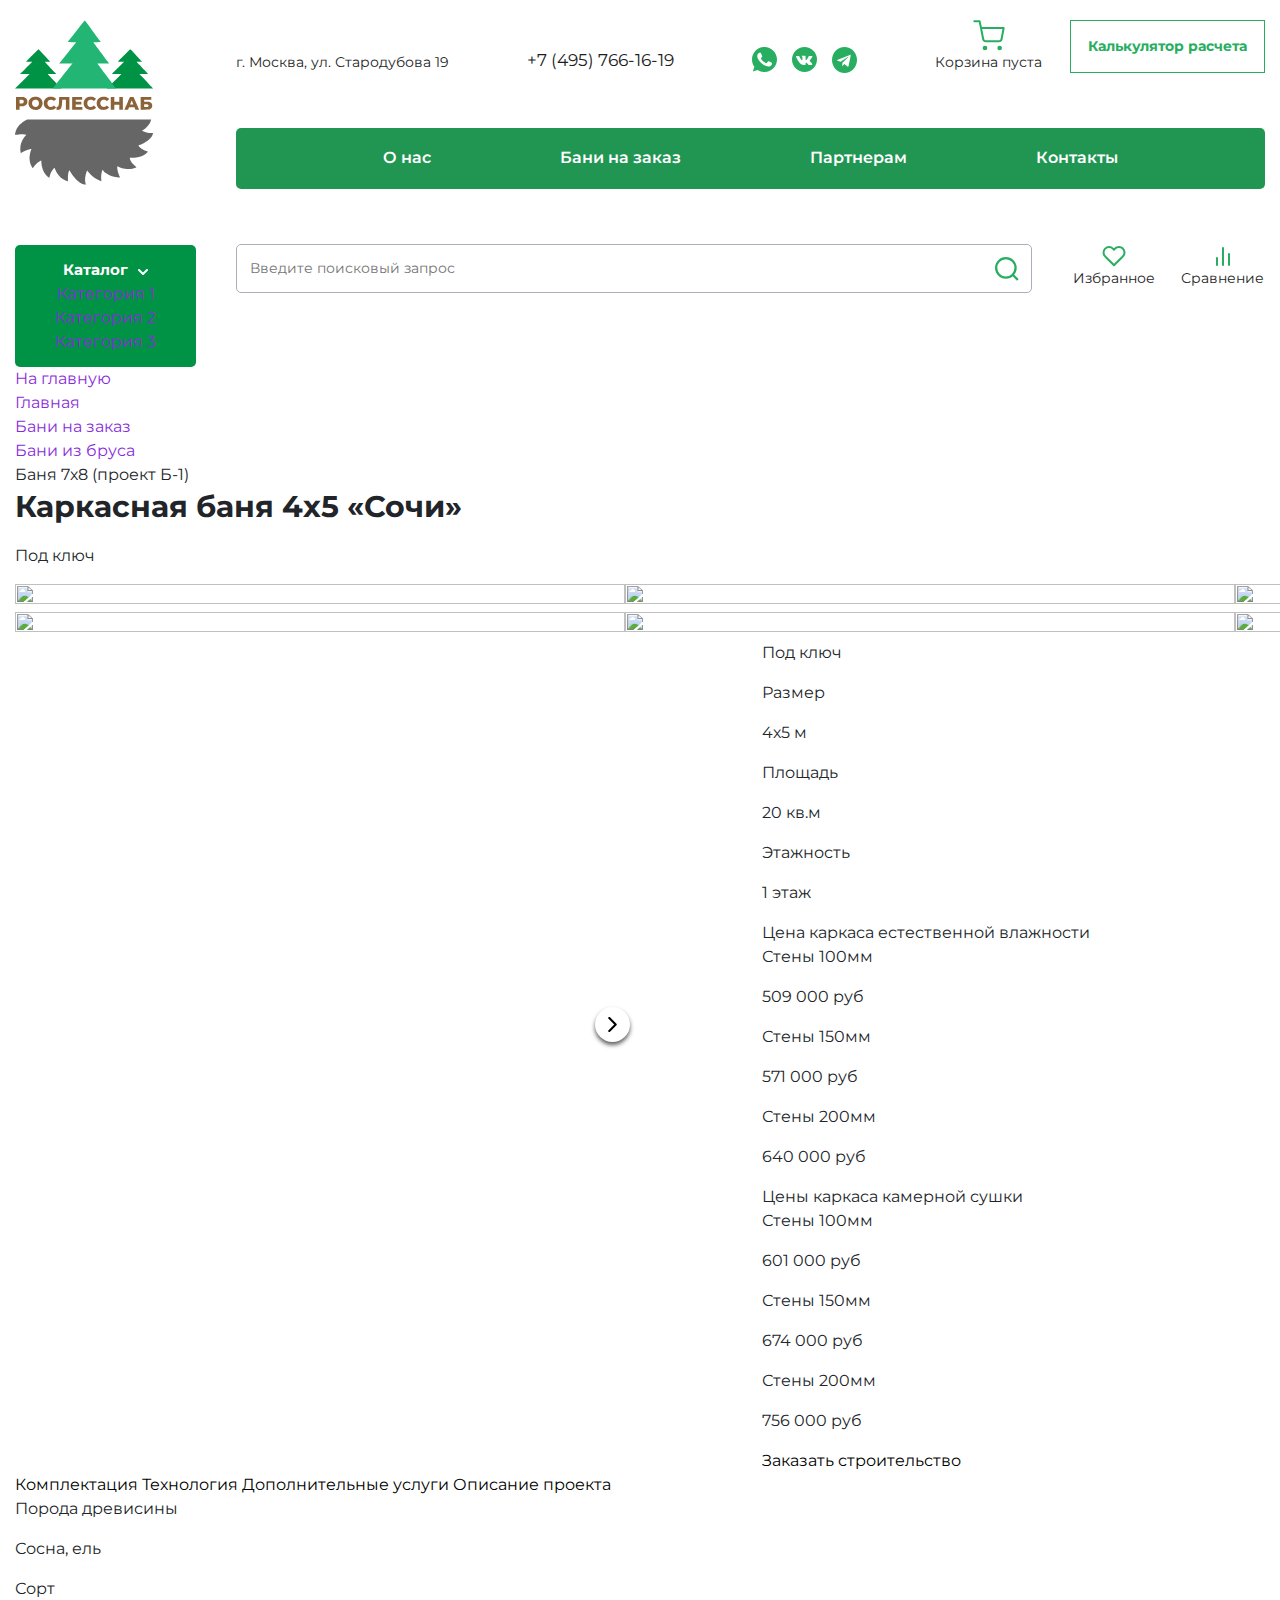
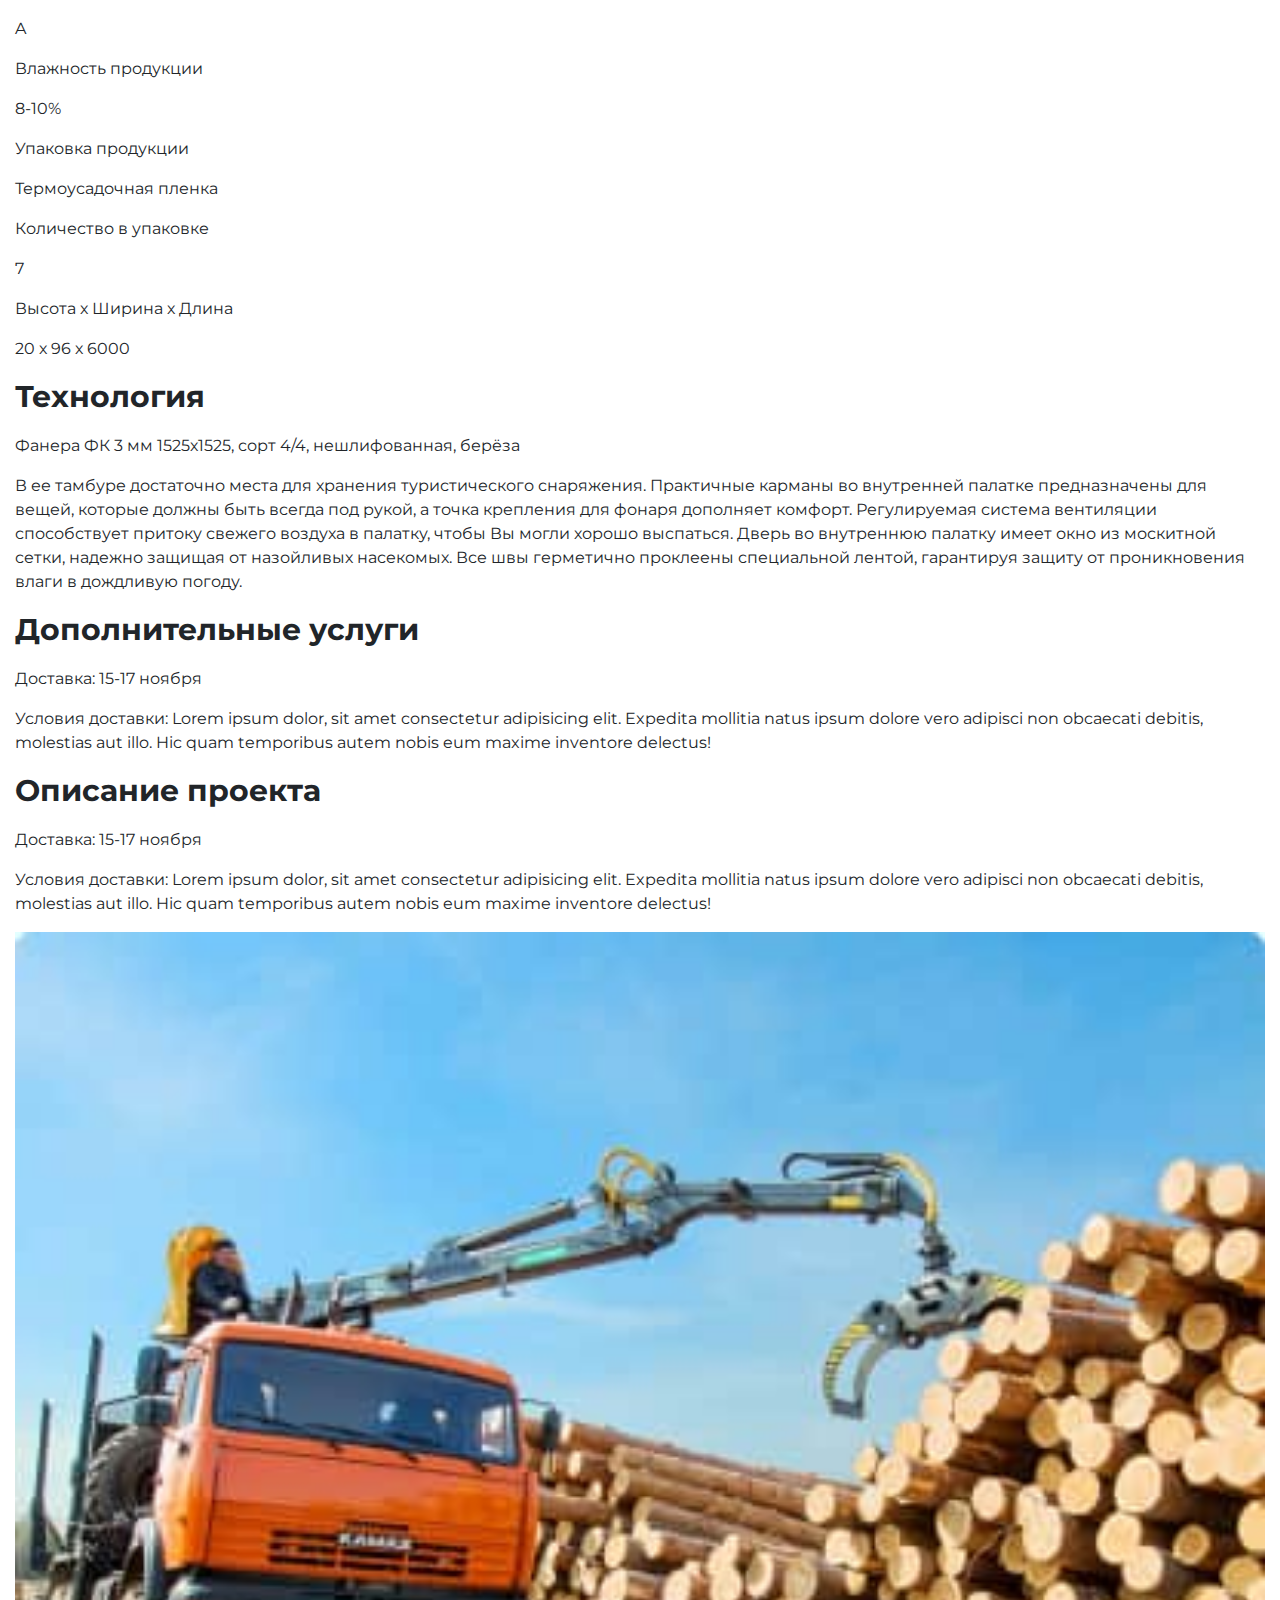
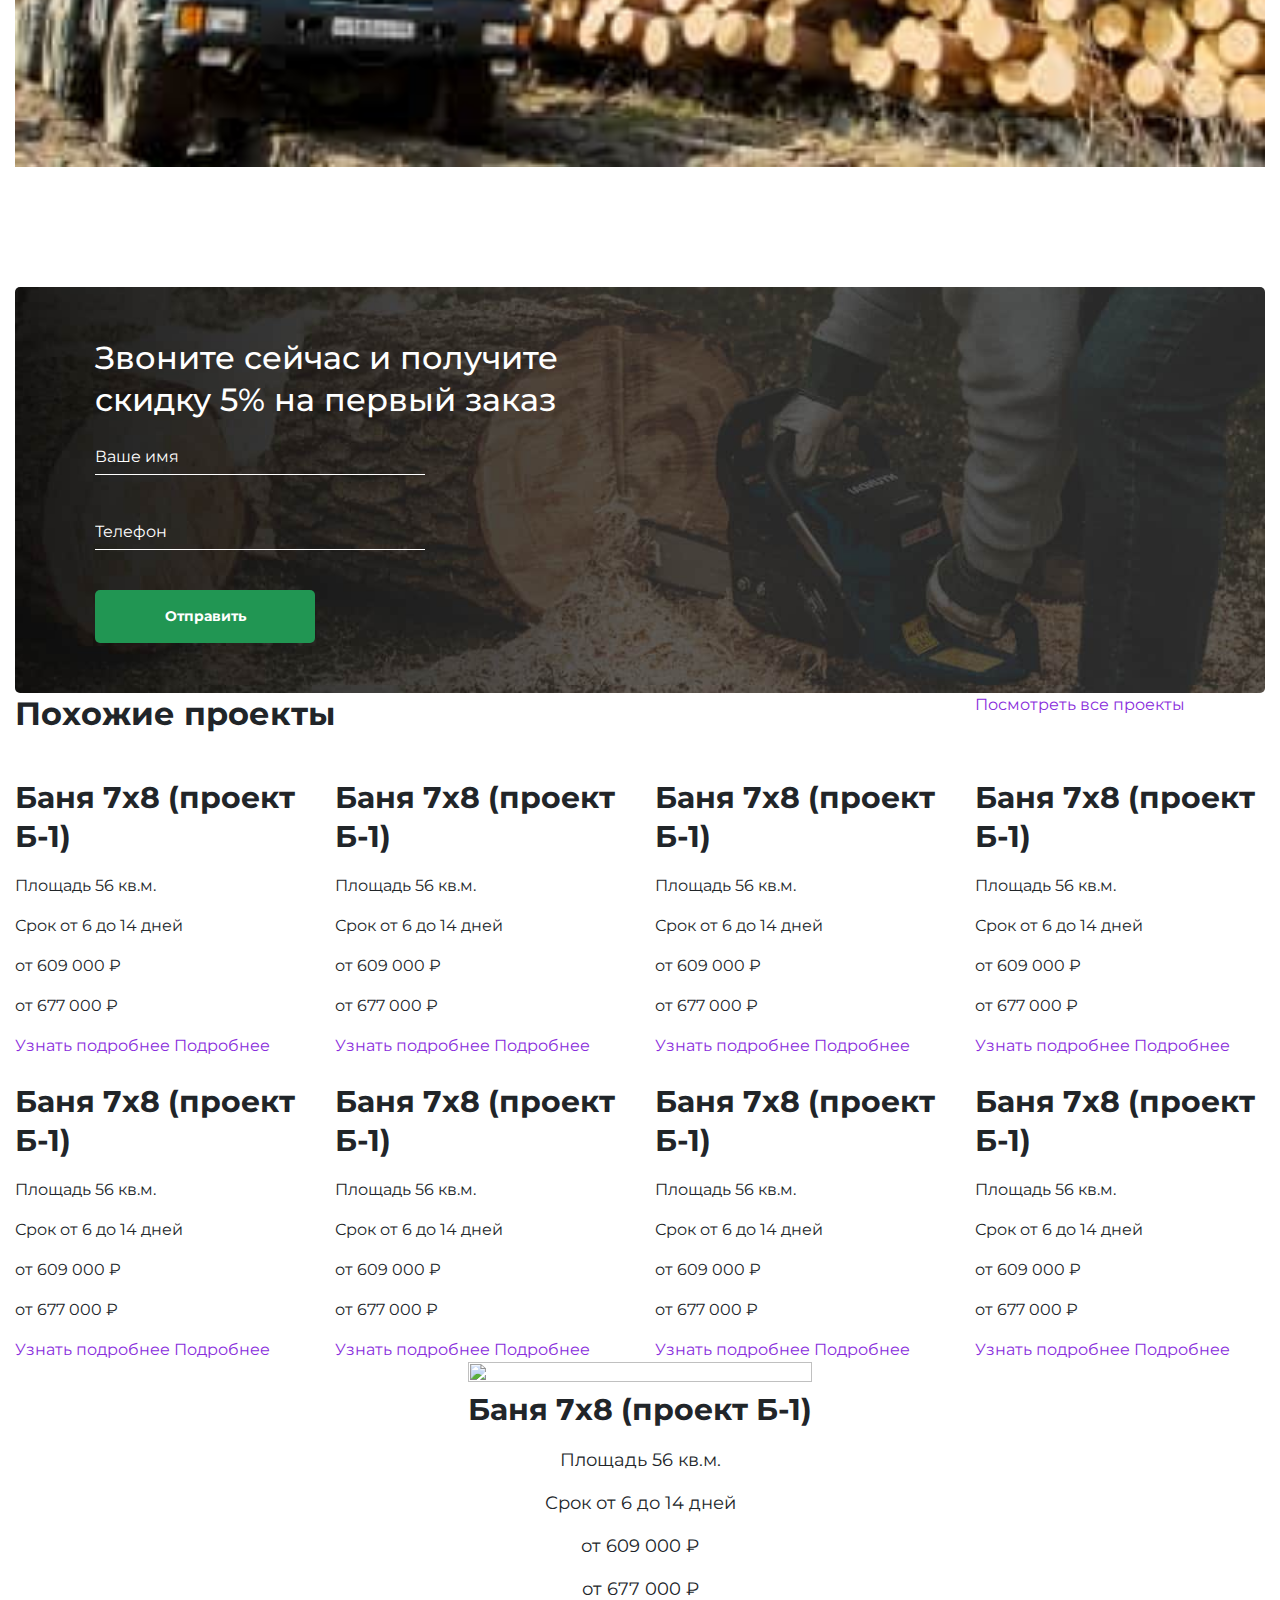
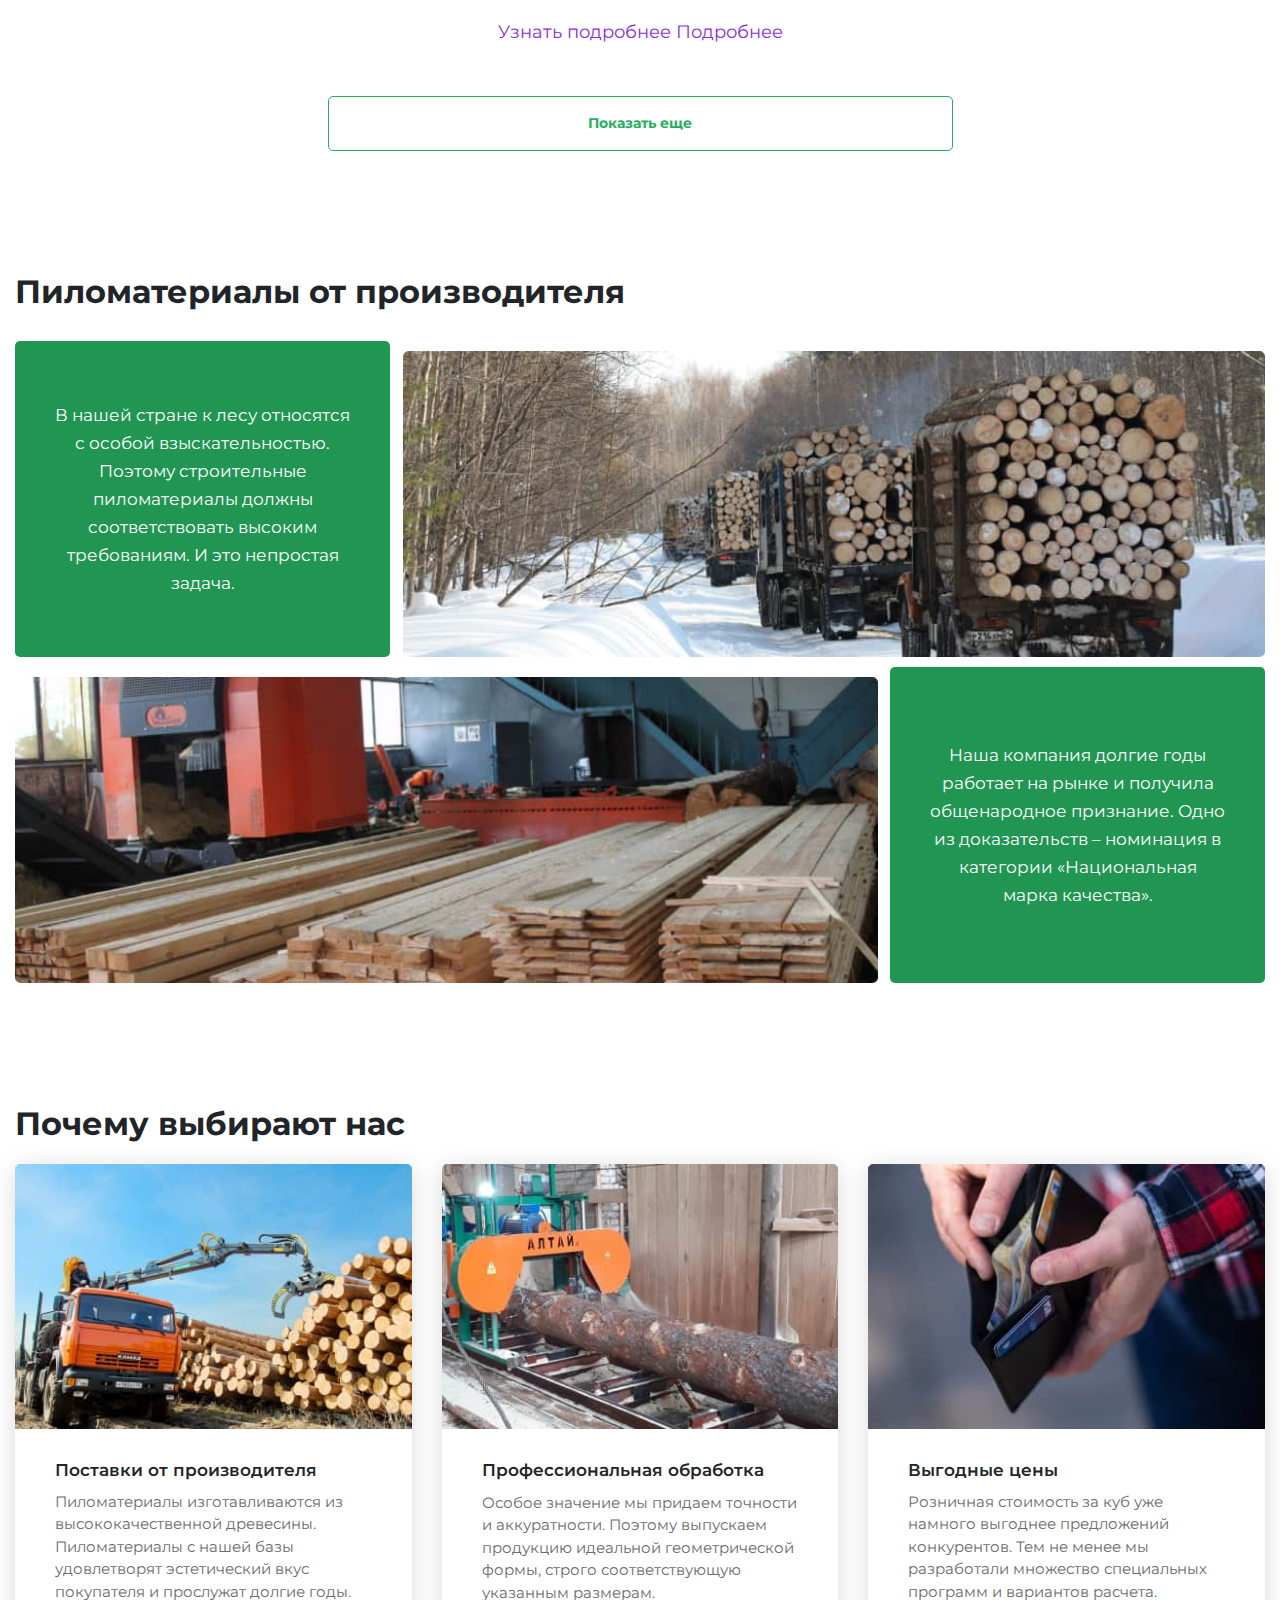
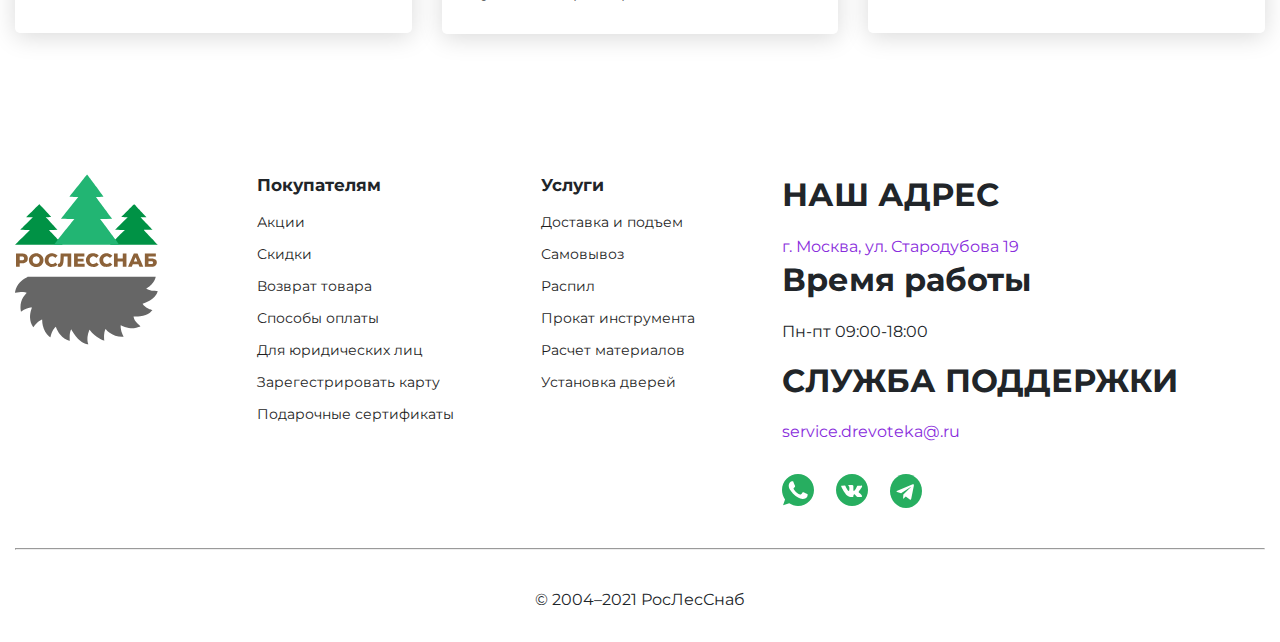
==== bath-card.html @ a94acf03 "Add files via upload" ====
<!DOCTYPE html>
<html lang="en">

<head>
    <!-- Required meta tags -->
    <meta charset="utf-8">
    <meta http-equiv="X-UA-Compatible" content="IE=edge">
    <meta name="viewport" content="width=device-width, initial-scale=1, maximum-scale=1, shrink-to-fit=no">
    <meta name="robots" content="index, follow">
    <!-- MetaTags -->
    <meta name="description" content="Description of the page less than 150 characters">
    <meta name="keywords" content="KeyWords">
    <!-- OG tags -->
    <meta property="og:type" content="website">
    <meta property="og:url" content="https://example.com">
    <meta property="og:title" content="Content Title">
    <meta property="og:image" content="https://www.developmentlogics.com/wp-content/uploads/2017/07/4.jpg">
    <meta property="og:description" content="Description Here">
    <meta property="og:site_name" content="Site Name">
    <meta property="og:locale" content="ru_RU">
    <meta name="twitter:card" content="summary">
    <meta name="twitter:title" content="Site Name">
    <meta name="twitter:description" content="Description Here">
    <meta name="twitter:image" content="https://www.developmentlogics.com/wp-content/uploads/2017/07/4.jpg">
    <!-- Favivon -->
    <link rel="shortcut icon" href="img/favicon/favicon.ico" type="image/x-icon">
    <!-- Apple Touch Icon -->
    <link rel="apple-touch-icon" href="img/favicon/apple-touch-icon.png">
    <!-- Mobiles Header Color -->
    <meta name="theme-color" content="#000">
    <meta name="msapplication-navbutton-color" content="#000">
    <meta name="apple-mobile-web-app-status-bar-style" content="#000">
    <!-- CSS -->
    <link rel="stylesheet" href="assets/css/libs.css">
    <link rel="stylesheet" href="assets/css/style.css">
    <title>Карточка бани</title>
</head>

<body>

    <header class="header" id="header">
        <div class="container">
            <div class="header-content">
                <div class="header__left">
                    <div class="header-logo">
                        <a href="index.html">
                            <img src="assets/images/logo.svg" alt="">
                        </a>
                    </div>
                    <div class="header-catalog">
                        <a class="catalog-link" href="catalog.html">Каталог</a>
                        <div class="catalog-dropdown">
                            <a href="#">Категория 1</a>
                            <a href="#">Категория 2</a>
                            <a href="#">Категория 3</a>
                        </div>
                    </div>
                </div>
                <div class="header__right">
                    <div class="header-top">
                        <div class="header-menu">
                            <div class="header-menu__top">
                                <a class="header__map" href="https://www.google.com.ru/maps">г. Москва, ул. Стародубова 19</a>
                                <a class="header__tel" href="tel:+74957661619">+7 (495) 766-16-19</a>
                                <div class="header__social">
                                    <a href="#">
                                        <img src="assets/images/header__social_wa.svg" alt="">
                                    </a>
                                    <a href="#">
                                        <img src="assets/images/header__social_vk.svg" alt="">
                                    </a>
                                    <a href="#">
                                        <img src="assets/images/header__social_tg.svg" alt="">
                                    </a>
                                </div>
                                <div class="header__order">
                                    <div class="order__trash">
                                        <a href="trash.html"><img class="order__trash_img" src="assets/images/header__trash.svg" alt=""></a>
                                        <p class="order__text">Корзина пуста</p>
                                    </div>
                                    <a href="calculate.html" class="order__calculate">
                                        Калькулятор расчета
                                    </a>
                                </div>
                            </div>
                            <nav class="heder__nav-bar">
                                <ul>
                                    <li class="menu-item"><a href="about.html">О нас</a></li>
                                    <li class="menu-item"><a href="bath.html">Бани на заказ</a></li>
                                    <li class="menu-item"><a href="partner.html">Партнерам</a></li>
                                    <li class="menu-item"><a href="contacts.html">Контакты</a></li>
                                </ul>
                            </nav>
                        </div>
                    </div>
                    <div class="header-bottom">
                        <div class="search">
                            <input type="text" class="serch" placeholder="Введите поисковый запрос">
                            <a href="#"><img src="assets/images/header__search.svg" alt=""></a>
                        </div>
                        <div class="header__elem">
                            <div class="favorit">
                                <a href="#"><img src="assets/images/header__favorit.svg" alt=""></a>
                                <p>Избранное</p>
                            </div>
                            <div class="comparison">
                                <a href="#"><img src="assets/images/header__comparison.svg" alt=""></a>
                                <p>Сравнение</p>
                            </div>
                        </div>
                    </div>
                </div>
            </div>

        </div>
        <div class="header-mobile">
            <div class="header-top">
                <div class="burger-menu">
                    <input type="checkbox" id="menu-toggle" />
                    <label id="trigger" for="menu-toggle"></label>
                    <label id="burger" for="menu-toggle"></label>
                    <ul id="menu">
                        <li class="menu-item"><a href="about.html">О нас</a></li>
                        <li class="menu-item"><a href="bath.html">Бани на заказ</a></li>
                        <li class="menu-item"><a href="partner.html">Партнерам</a></li>
                        <li class="menu-item"><a href="contacts.html">Контакты</a></li>
                    </ul>
                </div>
                <div class="header__social">
                    <a href="#"><img src="assets/images/icons/mob-soc1.svg" alt=""></a>
                    <a href="#"><img src="assets/images/icons/mob-soc2.svg" alt=""></a>
                    <a href="#"><img src="assets/images/icons/mob-soc3.svg" alt=""></a>
                </div>
                <div class="trash-btn">
                    <a href="trash.html">
                        <img src="assets/images/icons/mob-trash.svg" alt="">
                    </a>
                </div>
            </div>
            <div class="container">
                <div class="header-center">
                    <div class="center-logo">
                        <a href="index.html">
                            <img src="assets/images/logo.svg" alt="">
                        </a>
                    </div>
                    <div class="center-menu">
                        <div class="center-menu__catalog">
                            <a href="catalog.html">Каталог</a>
                        </div>
                        <div class="center-menu__calc">
                            <a href="calculate.html">Калькулятор</a>
                        </div>
                    </div>
                </div>
                <div class="header-bottom">
                    <div class="search">
                        <input type="text" class="serch" placeholder="Введите запрос">
                        <button><img src="assets/images/header__search-wh.svg" alt=""></button>
                    </div>
                </div>
            </div>

        </div>
    </header>

    <div class="mob-bteadcrumbs">
        <div class="container">
            <a href="index.html">На главную</a>
        </div>
    </div>
    <div class="breadcrumbs">
        <div class="container">
            <ul class="breadcrumbs__list">
                <li class="breadcrumbs__list-item">
                    <a href="index.html">Главная</a>
                </li>
                <li class="breadcrumbs__list-item">
                    <a href="index.html">Бани на заказ</a>
                </li>
                <li class="breadcrumbs__list-item">
                    <a href="index.html">Бани из бруса</a>
                </li>
                <li class="breadcrumbs__list-item">
                    <span>Баня 7х8 (проект Б-1)</span>
                </li>
            </ul>
        </div>
    </div>

    <section class="bath-card-section">
        <div class="container">
            <div class="row">
                <div class="col-12">
                    <div class="mob-bash-title">
                        <h3>
                            Каркасная баня 4х5 «Сочи»
                        </h3>
                    </div>
                </div>
                <div class="col-12">
                    <div class="mob-bash-type">
                        <p>
                            Под ключ
                        </p>
                    </div>
                </div>
            </div>
            <div class="bath-card">
                <div class="row">
                    <div class="col-12 col-md-6">
                        <div class="bath-card__slider">
                            <div class="swiper bath-card-swiper">
                                <div class="swiper-wrapper">
                                    <div class="swiper-slide">
                                        <img src="assets/images/bath-card1.jpg" />
                                    </div>
                                    <div class="swiper-slide">
                                        <img src="assets/images/bath-img1.jpg" />
                                    </div>
                                    <div class="swiper-slide">
                                        <img src="assets/images/bath-img10.jpg" />
                                    </div>
                                </div>

                            </div>
                            <div thumbsSlider="" class="swiper bath-card-thum">
                                <div class="swiper-wrapper">
                                    <div class="swiper-slide">
                                        <img src="assets/images/bath-card1.jpg" />
                                    </div>
                                    <div class="swiper-slide">
                                        <img src="assets/images/bath-img1.jpg" />
                                    </div>
                                    <div class="swiper-slide">
                                        <img src="assets/images/bath-img10.jpg" />
                                    </div>
                                </div>
                            </div>
                            <div class="swiper-button-next"></div>
                        </div>
                    </div>
                    <div class="col-12 col-md-5 offset-md-1">
                        <div class="bath-card__info">
                            <h3 class="bath-card__title">
                                Каркасная баня 4х5 «Сочи»
                            </h3>
                            <p class="bath-card__type">
                                Под ключ
                            </p>
                            <ul class="bath-card__specification">
                                <li class="specification-text">
                                    <p>Размер</p>

                                    <p class="p-left">4х5 м</p>
                                </li>
                                <li class="specification-text">
                                    <p>Площадь</p>

                                    <p class="p-left">20 кв.м</p>
                                </li>
                                <li class="specification-text">
                                    <p>Этажность</p>

                                    <p class="p-left">1 этаж</p>
                                </li>
                            </ul>
                            <ul class="bath-card__specification">
                                <li class="specification-title">
                                    Цена каркаса естественной влажности

                                </li>
                                <li class="specification-text">
                                    <p>Стены 100мм</p>

                                    <p class="bath-card__price">509 000 руб</p>
                                </li>
                                <li class="specification-text">
                                    <p>Стены 150мм</p>

                                    <p class="bath-card__price">571 000 руб</p>
                                </li>
                                <li class="specification-text">
                                    <p>Стены 200мм</p>
                                    <p class="bath-card__price">640 000 руб</p>
                                </li>
                            </ul>
                            <ul class="bath-card__specification">
                                <li class="specification-title">
                                    Цены каркаса камерной сушки
                                </li>
                                <li class="specification-text">
                                    <p>Стены 100мм</p>
                                    <p class="bath-card__price">601 000 руб</p>
                                </li>
                                <li class="specification-text">
                                    <p>Стены 150мм</p>
                                    <p class="bath-card__price">674 000 руб</p>
                                </li>
                                <li class="specification-text">
                                    <p>Стены 200мм</p>
                                    <p class="bath-card__price">756 000 руб</p>
                                </li>
                            </ul>
                            <button class="bath-card__btn">
                                Заказать строительство
                            </button>
                        </div>
                    </div>
                </div>
            </div>
            <div class="item-info">
                <div class="item-info__tabs">
                    <div class="tab-buttons">
                        <button class="tabs-button button-ative">Комплектация</button>
                        <button class="tabs-button">Технология</button>
                        <button class="tabs-button">Дополнительные услуги</button>
                        <button class="tabs-button">Описание проекта</button>
                    </div>
                    <div class="tab-content tab-active__content">
                        <div class="item-specifications">
                            <ul>
                                <li>
                                    <p class="property">Порода древисины</p>
                                    <p class="value">Сосна, ель</p>
                                </li>
                                <li>
                                    <p class="property">Сорт</p>
                                    <p class="value">A</p>
                                </li>
                                <li>
                                    <p class="property">Влажность продукции</p>
                                    <p class="value">8-10% </p>
                                </li>
                                <li>
                                    <p class="property">Упаковка продукции</p>
                                    <p class="value">Термоусадочная пленка</p>
                                </li>
                                <li>
                                    <p class="property">Количество в упаковке</p>
                                    <p class="value">7</p>
                                </li>
                                <li>
                                    <p class="property">Высота х Ширина х Длина</p>
                                    <p class="value">20 х 96 х 6000</p>
                                </li>
                            </ul>
                        </div>
                    </div>
                    <div class="tab-content">
                        <div class="item-discription">
                            <h3 class="item-discription__title tab-title">
                                Технология
                            </h3>
                            <p class="item-discription__name">
                                Фанера ФК 3 мм 1525х1525, сорт 4/4, нешлифованная, берёза
                            </p>
                            <p class="item-discription__text">
                                В ее тамбуре достаточно места для хранения туристического снаряжения. Практичные карманы во внутренней палатке предназначены для вещей, которые должны быть всегда под рукой, а точка крепления для фонаря дополняет комфорт. Регулируемая система вентиляции способствует притоку свежего воздуха в палатку, чтобы Вы могли хорошо выспаться. Дверь во внутреннюю палатку имеет окно из москитной сетки, надежно защищая от назойливых насекомых. Все швы герметично проклеены специальной лентой, гарантируя защиту от проникновения влаги в дождливую погоду.
                            </p>
                        </div>
                    </div>
                    <div class="tab-content">
                        <div class="item-delivery">
                            <h3 class="item-delivery__title tab-title">
                                Дополнительные услуги
                            </h3>
                            <p class="delivery-time">
                                Доставка: 15-17 ноября
                            </p>
                            <p>
                                Условия доставки: Lorem ipsum dolor, sit amet consectetur adipisicing elit. Expedita mollitia natus ipsum dolore vero adipisci non obcaecati debitis, molestias aut illo. Hic quam temporibus autem nobis eum maxime inventore delectus!
                            </p>
                        </div>
                    </div>
                    <div class="tab-content">
                        <div class="item-delivery">
                            <h3 class="item-delivery__title tab-title">
                                Описание проекта
                            </h3>
                            <p class="delivery-time">
                                Доставка: 15-17 ноября
                            </p>
                            <p>
                                Условия доставки: Lorem ipsum dolor, sit amet consectetur adipisicing elit. Expedita mollitia natus ipsum dolore vero adipisci non obcaecati debitis, molestias aut illo. Hic quam temporibus autem nobis eum maxime inventore delectus!
                            </p>
                        </div>
                    </div>
                </div>
                <div class="item-info__img">
                    <img src="/assets/images/choice-img-1.jpg" alt="">
                </div>
            </div>
        </div>
    </section>

    <section class="promotion">
        <div class="container">
            <div class="promotion-content">
                <h3 class="promotion-header">
                    Звоните сейчас и получите скидку 5% на первый заказ
                </h3>
                <form action="">
                    <input type="text" placeholder="Ваше имя">
                    <input type="tel" placeholder="Телефон">
                    <button>Отправить</button>
                </form>
            </div>
        </div>
    </section>
    <section class="other-bath">
        <div class="container">
            <div class="row">
                <div class="col-12 col-md-9">
                    <h2 class="section-header">
                        Похожие проекты
                    </h2>
                </div>
                <div class="col-md-3">
                    <a href="bath.html" class="other-bath__all">Посмотреть все проекты</a>
                </div>
            </div>
            <div class="desctop-bath">
                <div class="row">
                    <div class="col-12 col-md-4 col-lg-3">
                        <div class="bath-card">
                            <div class="bath-card__img">
                                <img src="assets/images/bath-img1.jpg" alt="">
                            </div>
                            <div class="bath-card__text">
                                <h3 class="bath-card__title">
                                    Баня 7х8 (проект Б-1)
                                </h3>
                                <p class="bath-card__space">
                                    Площадь <span>56 кв.м.</span>
                                </p>
                                <p class="bath-card__time">
                                    Срок от 6 до 14 дней
                                </p>
                                <div class="bath-card__price">
                                    <p class="new-price">
                                        от 609 000 ₽
                                    </p>
                                    <p class="old-price">
                                        от 677 000 ₽
                                    </p>
                                </div>
                                <a href="bath-card.html" class="bath-card__btn">
                                    Узнать подробнее
                                </a>
                                <a href="bath-card.html" class="bath-card__btn-mob">
                                    Подробнее
                                </a>
                            </div>
                        </div>
                    </div>
                    <div class="col-12 col-md-4 col-lg-3">
                        <div class="bath-card">
                            <div class="bath-card__img">
                                <img src="assets/images/bath-img1.jpg" alt="">
                            </div>
                            <div class="bath-card__text">
                                <h3 class="bath-card__title">
                                    Баня 7х8 (проект Б-1)
                                </h3>
                                <p class="bath-card__space">
                                    Площадь <span>56 кв.м.</span>
                                </p>
                                <p class="bath-card__time">
                                    Срок от 6 до 14 дней
                                </p>
                                <div class="bath-card__price">
                                    <p class="new-price">
                                        от 609 000 ₽
                                    </p>
                                    <p class="old-price">
                                        от 677 000 ₽
                                    </p>
                                </div>
                                <a href="bath-card.html" class="bath-card__btn">
                                    Узнать подробнее
                                </a>
                                <a href="bath-card.html" class="bath-card__btn-mob">
                                    Подробнее
                                </a>
                            </div>
                        </div>
                    </div>
                    <div class="col-12 col-md-4 col-lg-3">
                        <div class="bath-card">
                            <div class="bath-card__img">
                                <img src="assets/images/bath-img1.jpg" alt="">
                            </div>
                            <div class="bath-card__text">
                                <h3 class="bath-card__title">
                                    Баня 7х8 (проект Б-1)
                                </h3>
                                <p class="bath-card__space">
                                    Площадь <span>56 кв.м.</span>
                                </p>
                                <p class="bath-card__time">
                                    Срок от 6 до 14 дней
                                </p>
                                <div class="bath-card__price">
                                    <p class="new-price">
                                        от 609 000 ₽
                                    </p>
                                    <p class="old-price">
                                        от 677 000 ₽
                                    </p>
                                </div>
                                <a href="bath-card.html" class="bath-card__btn">
                                    Узнать подробнее
                                </a>
                                <a href="bath-card.html" class="bath-card__btn-mob">
                                    Подробнее
                                </a>
                            </div>
                        </div>
                    </div>
                    <div class="col-12 col-md-4 col-lg-3">
                        <div class="bath-card">
                            <div class="bath-card__img">
                                <img src="assets/images/bath-img1.jpg" alt="">
                            </div>
                            <div class="bath-card__text">
                                <h3 class="bath-card__title">
                                    Баня 7х8 (проект Б-1)
                                </h3>
                                <p class="bath-card__space">
                                    Площадь <span>56 кв.м.</span>
                                </p>
                                <p class="bath-card__time">
                                    Срок от 6 до 14 дней
                                </p>
                                <div class="bath-card__price">
                                    <p class="new-price">
                                        от 609 000 ₽
                                    </p>
                                    <p class="old-price">
                                        от 677 000 ₽
                                    </p>
                                </div>
                                <a href="bath-card.html" class="bath-card__btn">
                                    Узнать подробнее
                                </a>
                                <a href="bath-card.html" class="bath-card__btn-mob">
                                    Подробнее
                                </a>
                            </div>
                        </div>
                    </div>
                    <div class="col-12 col-md-4 col-lg-3">
                        <div class="bath-card">
                            <div class="bath-card__img">
                                <img src="assets/images/bath-img1.jpg" alt="">
                            </div>
                            <div class="bath-card__text">
                                <h3 class="bath-card__title">
                                    Баня 7х8 (проект Б-1)
                                </h3>
                                <p class="bath-card__space">
                                    Площадь <span>56 кв.м.</span>
                                </p>
                                <p class="bath-card__time">
                                    Срок от 6 до 14 дней
                                </p>
                                <div class="bath-card__price">
                                    <p class="new-price">
                                        от 609 000 ₽
                                    </p>
                                    <p class="old-price">
                                        от 677 000 ₽
                                    </p>
                                </div>
                                <a href="bath-card.html" class="bath-card__btn">
                                    Узнать подробнее
                                </a>
                                <a href="bath-card.html" class="bath-card__btn-mob">
                                    Подробнее
                                </a>
                            </div>
                        </div>
                    </div>
                    <div class="col-12 col-md-4 col-lg-3">
                        <div class="bath-card">
                            <div class="bath-card__img">
                                <img src="assets/images/bath-img1.jpg" alt="">
                            </div>
                            <div class="bath-card__text">
                                <h3 class="bath-card__title">
                                    Баня 7х8 (проект Б-1)
                                </h3>
                                <p class="bath-card__space">
                                    Площадь <span>56 кв.м.</span>
                                </p>
                                <p class="bath-card__time">
                                    Срок от 6 до 14 дней
                                </p>
                                <div class="bath-card__price">
                                    <p class="new-price">
                                        от 609 000 ₽
                                    </p>
                                    <p class="old-price">
                                        от 677 000 ₽
                                    </p>
                                </div>
                                <a href="bath-card.html" class="bath-card__btn">
                                    Узнать подробнее
                                </a>
                                <a href="bath-card.html" class="bath-card__btn-mob">
                                    Подробнее
                                </a>
                            </div>
                        </div>
                    </div>
                    <div class="col-12 col-md-4 col-lg-3">
                        <div class="bath-card">
                            <div class="bath-card__img">
                                <img src="assets/images/bath-img1.jpg" alt="">
                            </div>
                            <div class="bath-card__text">
                                <h3 class="bath-card__title">
                                    Баня 7х8 (проект Б-1)
                                </h3>
                                <p class="bath-card__space">
                                    Площадь <span>56 кв.м.</span>
                                </p>
                                <p class="bath-card__time">
                                    Срок от 6 до 14 дней
                                </p>
                                <div class="bath-card__price">
                                    <p class="new-price">
                                        от 609 000 ₽
                                    </p>
                                    <p class="old-price">
                                        от 677 000 ₽
                                    </p>
                                </div>
                                <a href="bath-card.html" class="bath-card__btn">
                                    Узнать подробнее
                                </a>
                                <a href="bath-card.html" class="bath-card__btn-mob">
                                    Подробнее
                                </a>
                            </div>
                        </div>
                    </div>
                    <div class="col-12 col-md-4 col-lg-3">
                        <div class="bath-card">
                            <div class="bath-card__img">
                                <img src="assets/images/bath-img1.jpg" alt="">
                            </div>
                            <div class="bath-card__text">
                                <h3 class="bath-card__title">
                                    Баня 7х8 (проект Б-1)
                                </h3>
                                <p class="bath-card__space">
                                    Площадь <span>56 кв.м.</span>
                                </p>
                                <p class="bath-card__time">
                                    Срок от 6 до 14 дней
                                </p>
                                <div class="bath-card__price">
                                    <p class="new-price">
                                        от 609 000 ₽
                                    </p>
                                    <p class="old-price">
                                        от 677 000 ₽
                                    </p>
                                </div>
                                <a href="bath-card.html" class="bath-card__btn">
                                    Узнать подробнее
                                </a>
                                <a href="bath-card.html" class="bath-card__btn-mob">
                                    Подробнее
                                </a>
                            </div>
                        </div>
                    </div>
                </div>
            </div>
            <div class="mob-bath">
                <div class="swiper bash__slider">
                    <div class="swiper-wrapper">
                        <div class="swiper-slide">
                            <div class="bath-card">
                                <div class="bath-card__img">
                                    <img src="assets/images/bath-img1.jpg" alt="">
                                </div>
                                <div class="bath-card__text">
                                    <h3 class="bath-card__title">
                                        Баня 7х8 (проект Б-1)
                                    </h3>
                                    <p class="bath-card__space">
                                        Площадь <span>56 кв.м.</span>
                                    </p>
                                    <p class="bath-card__time">
                                        Срок от 6 до 14 дней
                                    </p>
                                    <div class="bath-card__price">
                                        <p class="new-price">
                                            от 609 000 ₽
                                        </p>
                                        <p class="old-price">
                                            от 677 000 ₽
                                        </p>
                                    </div>
                                    <a href="bath-card.html" class="bath-card__btn">
                                        Узнать подробнее
                                    </a>
                                    <a href="bath-card.html" class="bath-card__btn-mob">
                                        Подробнее
                                    </a>
                                </div>
                            </div>
                        </div>
                        <div class="swiper-slide">
                            <div class="bath-card">
                                <div class="bath-card__img">
                                    <img src="assets/images/bath-img1.jpg" alt="">
                                </div>
                                <div class="bath-card__text">
                                    <h3 class="bath-card__title">
                                        Баня 7х8 (проект Б-1)
                                    </h3>
                                    <p class="bath-card__space">
                                        Площадь <span>56 кв.м.</span>
                                    </p>
                                    <p class="bath-card__time">
                                        Срок от 6 до 14 дней
                                    </p>
                                    <div class="bath-card__price">
                                        <p class="new-price">
                                            от 609 000 ₽
                                        </p>
                                        <p class="old-price">
                                            от 677 000 ₽
                                        </p>
                                    </div>
                                    <a href="bath-card.html" class="bath-card__btn">
                                        Узнать подробнее
                                    </a>
                                    <a href="bath-card.html" class="bath-card__btn-mob">
                                        Подробнее
                                    </a>
                                </div>
                            </div>
                        </div>
                        <div class="swiper-slide">
                            <div class="bath-card">
                                <div class="bath-card__img">
                                    <img src="assets/images/bath-img1.jpg" alt="">
                                </div>
                                <div class="bath-card__text">
                                    <h3 class="bath-card__title">
                                        Баня 7х8 (проект Б-1)
                                    </h3>
                                    <p class="bath-card__space">
                                        Площадь <span>56 кв.м.</span>
                                    </p>
                                    <p class="bath-card__time">
                                        Срок от 6 до 14 дней
                                    </p>
                                    <div class="bath-card__price">
                                        <p class="new-price">
                                            от 609 000 ₽
                                        </p>
                                        <p class="old-price">
                                            от 677 000 ₽
                                        </p>
                                    </div>
                                    <a href="bath-card.html" class="bath-card__btn">
                                        Узнать подробнее
                                    </a>
                                    <a href="bath-card.html" class="bath-card__btn-mob">
                                        Подробнее
                                    </a>
                                </div>
                            </div>
                        </div>
                        <div class="swiper-slide">
                            <div class="bath-card">
                                <div class="bath-card__img">
                                    <img src="assets/images/bath-img1.jpg" alt="">
                                </div>
                                <div class="bath-card__text">
                                    <h3 class="bath-card__title">
                                        Баня 7х8 (проект Б-1)
                                    </h3>
                                    <p class="bath-card__space">
                                        Площадь <span>56 кв.м.</span>
                                    </p>
                                    <p class="bath-card__time">
                                        Срок от 6 до 14 дней
                                    </p>
                                    <div class="bath-card__price">
                                        <p class="new-price">
                                            от 609 000 ₽
                                        </p>
                                        <p class="old-price">
                                            от 677 000 ₽
                                        </p>
                                    </div>
                                    <a href="bath-card.html" class="bath-card__btn">
                                        Узнать подробнее
                                    </a>
                                    <a href="bath-card.html" class="bath-card__btn-mob">
                                        Подробнее
                                    </a>
                                </div>
                            </div>
                        </div>
                        <div class="swiper-slide">
                            <div class="bath-card">
                                <div class="bath-card__img">
                                    <img src="assets/images/bath-img1.jpg" alt="">
                                </div>
                                <div class="bath-card__text">
                                    <h3 class="bath-card__title">
                                        Баня 7х8 (проект Б-1)
                                    </h3>
                                    <p class="bath-card__space">
                                        Площадь <span>56 кв.м.</span>
                                    </p>
                                    <p class="bath-card__time">
                                        Срок от 6 до 14 дней
                                    </p>
                                    <div class="bath-card__price">
                                        <p class="new-price">
                                            от 609 000 ₽
                                        </p>
                                        <p class="old-price">
                                            от 677 000 ₽
                                        </p>
                                    </div>
                                    <a href="bath-card.html" class="bath-card__btn">
                                        Узнать подробнее
                                    </a>
                                    <a href="bath-card.html" class="bath-card__btn-mob">
                                        Подробнее
                                    </a>
                                </div>
                            </div>
                        </div>

                    </div>
                </div>
                <div class="row">
                    <a class="show-btn" href="#">Показать еще</a>
                </div>
            </div>
    </section>

    <section class="fabric-info">
        <div class="container">
            <div class="row">
                <div class="col-12 col-md-9">
                    <h2 class="section-header">
                        Пиломатериалы от производителя
                    </h2>
                </div>
            </div>
            <div class="info-card">
                <div class="info-card__text">
                    <p>
                        В нашей стране к лесу относятся с особой взыскательностью. Поэтому строительные пиломатериалы должны соответствовать высоким требованиям. И это непростая задача.
                    </p>
                </div>
                <div class="info-card__img">
                    <img src="assets/images/info-card-img1.jpg" alt="">
                </div>
            </div>
            <div class="info-card revers-card">
                <div class="info-card__text">
                    <p>
                        Наша компания долгие годы работает на рынке и получила общенародное признание. Одно из доказательств – номинация в категории «Национальная марка качества».
                    </p>
                </div>
                <div class="info-card__img">
                    <img src="assets/images/info-card-img2.jpg" alt="">
                </div>
            </div>
        </div>
    </section>
    <section class="choice">
        <div class="container">
            <div class="row">
                <div class="col-12 col-md-9">
                    <h2 class="section-header">
                        Почему выбирают нас
                    </h2>
                </div>
            </div>
            <div class="row">
                <div class="col-12 col-md-4">
                    <div class="choice-card">
                        <div class="card-img">
                            <img src="assets/images/choice-img-1.jpg" alt="">
                        </div>
                        <div class="card-text">
                            <h3 class="card-text__header">
                                Поставки от производителя
                            </h3>
                            <p class="card-text__info">
                                Пиломатериалы изготавливаются из высококачественной древесины. Пиломатериалы с нашей базы удовлетворят эстетический вкус покупателя и прослужат долгие годы.
                            </p>
                        </div>
                    </div>
                </div>
                <div class="col-12 col-md-4">
                    <div class="choice-card">
                        <div class="card-img">
                            <img src="assets/images/choice-img-2.jpg" alt="">
                        </div>
                        <div class="card-text">
                            <h3 class="card-text__header">
                                Профессиональная обработка
                            </h3>
                            <p class="card-text__info">
                                Особое значение мы придаем точности и аккуратности. Поэтому выпускаем продукцию идеальной геометрической формы, строго соответствующую указанным размерам.
                            </p>
                        </div>
                    </div>
                </div>
                <div class="col-12 col-md-4">
                    <div class="choice-card">
                        <div class="card-img">
                            <img src="assets/images/choice-img-3.jpg" alt="">
                        </div>
                        <div class="card-text">
                            <h3 class="card-text__header">
                                Выгодные цены
                            </h3>
                            <p class="card-text__info">
                                Розничная стоимость за куб уже намного выгоднее предложений конкурентов. Тем не менее мы разработали множество специальных программ и вариантов расчета.
                            </p>
                        </div>
                    </div>
                </div>
            </div>
        </div>
    </section>
    <footer class="footer" id="footer">
        <div class="container">
            <div class="footer-content">
                <div class="footer-logo">
                    <img src="assets/images/logo.svg" alt="">
                </div>
                <div class="footer-section">
                    <h3 class="section-header">
                        Покупателям
                    </h3>
                    <a class="section-link" href="#">Акции</a>
                    <a class="section-link" href="#">Скидки</a>
                    <a class="section-link" href="#">Возврат товара</a>
                    <a class="section-link" href="#">Способы оплаты</a>
                    <a class="section-link" href="#">Для юридических лиц</a>
                    <a class="section-link" href="#">Зарегестрировать карту</a>
                    <a class="section-link" href="#">Подарочные сертификаты</a>
                </div>
                <div class="footer-section">
                    <h3 class="section-header">
                        Услуги
                    </h3>
                    <a class="section-link" href="#">Доставка и подъем</a>
                    <a class="section-link" href="#">Самовывоз</a>
                    <a class="section-link" href="#">Распил</a>
                    <a class="section-link" href="#">Прокат инструмента</a>
                    <a class="section-link" href="#">Расчет материалов</a>
                    <a class="section-link" href="#">Установка дверей</a>
                </div>
                <div class="footer-section__contact t-transform">
                    <h3 class="section-header">
                        НАШ АДРЕС
                    </h3>
                    <a class="section-link" href="#">г. Москва, ул. Стародубова 19</a>
                    <h3 class="section-header t-transform">
                        Время работы
                    </h3>
                    <p>Пн-пт 09:00-18:00</p>
                    <h3 class="section-header t-transform">
                        CЛУЖБА ПОДДЕРЖКИ
                    </h3>
                    <a class="section-link" href="mailto:service.drevoteka@.ru">service.drevoteka@.ru</a>
                    <div class="footer-social">
                        <a href="#">
                            <img src="assets/images/header__social_wa.svg" alt="">
                        </a>
                        <a href="#">
                            <img src="assets/images/header__social_vk.svg" alt="">
                        </a>
                        <a href="#">
                            <img src="assets/images/header__social_tg.svg" alt="">
                        </a>
                    </div>
                </div>
                <div class="footer-mob-content">
                    <div class="footer-mob-section">
                        <div class="footer-mob__accordion accordion-container">
                            <button class="accordion section-header accordion-btn">Покупателям</button>
                            <div class="panel">
                                <div class="footer__section ">
                                    <a class="section-link" href="#">Акции</a>
                                    <a class="section-link" href="#">Скидки</a>
                                    <a class="section-link" href="#">Возврат товара</a>
                                    <a class="section-link" href="#">Способы оплаты</a>
                                    <a class="section-link" href="#">Для юридических лиц</a>
                                    <a class="section-link" href="#">Зарегестрировать карту</a>
                                    <a class="section-link" href="#">Подарочные сертификаты</a>
                                </div>
                            </div>
                        </div>
                    </div>
                    <div class="footer-mob-section">
                        <div class="footer-mob__accordion accordion-container">
                            <button class="accordion section-header accordion-btn">Услуги</button>
                            <div class="panel">
                                <div class="footer__section ">
                                    <a class="section-link" href="#">Доставка и подъем</a>
                                    <a class="section-link" href="#">Самовывоз</a>
                                    <a class="section-link" href="#">Распил</a>
                                    <a class="section-link" href="#">Прокат инструмента</a>
                                    <a class="section-link" href="#">Расчет материалов</a>
                                    <a class="section-link" href="#">Установка дверей</a>
                                </div>
                            </div>
                        </div>
                    </div>
                    <div class="footer-section t-transform ">
                        <h3 class="section-header">
                            НАШ АДРЕС
                        </h3>
                        <a class="section-link" href="#">г. Москва, ул. Стародубова 19</a>
                        <h3 class="section-header t-transform">
                            Время работы
                        </h3>
                        <p>Пн-пт 09:00-18:00</p>
                        <h3 class="section-header t-transform">
                            CЛУЖБА ПОДДЕРЖКИ
                        </h3>
                        <a class="section-link" href="mailto:service.drevoteka@.ru">service.drevoteka@.ru</a>
                        <div class="footer-social">
                            <a href="#">
                                <img src="assets/images/header__social_wa.svg" alt="">
                            </a>
                            <a href="#">
                                <img src="assets/images/header__social_vk.svg" alt="">
                            </a>
                            <a href="#">
                                <img src="assets/images/header__social_tg.svg" alt="">
                            </a>
                        </div>
                    </div>
                </div>

            </div>
            <div class="footer-copyright">
                <hr>
                <div class="copyright-text">
                    © 2004–2021 РосЛесСнаб
                </div>
            </div>
        </div>
    </footer>
    <script src="assets/js/app.js"></script>

</body>

</html>
---- assets/css/libs.css ----
*,:after,:before{box-sizing:border-box}html{font-family:sans-serif;line-height:1.15;-webkit-text-size-adjust:100%;-webkit-tap-highlight-color:rgba(0,0,0,0)}article,aside,figcaption,figure,footer,header,hgroup,main,nav,section{display:block}body{margin:0;font-family:-apple-system,BlinkMacSystemFont,Segoe UI,Roboto,Helvetica Neue,Arial,Noto Sans,sans-serif;font-size:1rem;font-weight:400;line-height:1.5;color:#212529;text-align:left;background-color:#fff}[tabindex="-1"]:focus:not(:focus-visible){outline:0!important}hr{box-sizing:content-box;height:0;overflow:visible}h1,h2,h3,h4,h5,h6{margin-top:0;margin-bottom:.5rem}p{margin-top:0;margin-bottom:1rem}abbr[data-original-title],abbr[title]{text-decoration:underline;-webkit-text-decoration:underline dotted;text-decoration:underline dotted;cursor:help;border-bottom:0;-webkit-text-decoration-skip-ink:none;text-decoration-skip-ink:none}address{font-style:normal;line-height:inherit}address,dl,ol,ul{margin-bottom:1rem}dl,ol,ul{margin-top:0}ol ol,ol ul,ul ol,ul ul{margin-bottom:0}dt{font-weight:700}dd{margin-bottom:.5rem;margin-left:0}blockquote{margin:0 0 1rem}b,strong{font-weight:bolder}small{font-size:80%}sub,sup{position:relative;font-size:75%;line-height:0;vertical-align:baseline}sub{bottom:-.25em}sup{top:-.5em}a{color:#007bff;text-decoration:none;background-color:transparent}a:hover{color:#0056b3;text-decoration:underline}a:not([href]),a:not([href]):hover{color:inherit;text-decoration:none}code,kbd,pre,samp{font-family:SFMono-Regular,Menlo,Monaco,Consolas,Liberation Mono,Courier New,monospace;font-size:1em}pre{margin-top:0;margin-bottom:1rem;overflow:auto;-ms-overflow-style:scrollbar}figure{margin:0 0 1rem}img{border-style:none}img,svg{vertical-align:middle}svg{overflow:hidden}table{border-collapse:collapse}caption{padding-top:.75rem;padding-bottom:.75rem;color:#6c757d;text-align:left;caption-side:bottom}th{text-align:inherit}label{display:inline-block;margin-bottom:.5rem}button{border-radius:0}button:focus{outline:1px dotted;outline:5px auto -webkit-focus-ring-color}button,input,optgroup,select,textarea{margin:0;font-family:inherit;font-size:inherit;line-height:inherit}button,input{overflow:visible}button,select{text-transform:none}[role=button]{cursor:pointer}select{word-wrap:normal}[type=button],[type=reset],[type=submit],button{-webkit-appearance:button}[type=button]:not(:disabled),[type=reset]:not(:disabled),[type=submit]:not(:disabled),button:not(:disabled){cursor:pointer}[type=button]::-moz-focus-inner,[type=reset]::-moz-focus-inner,[type=submit]::-moz-focus-inner,button::-moz-focus-inner{padding:0;border-style:none}input[type=checkbox],input[type=radio]{box-sizing:border-box;padding:0}textarea{overflow:auto;resize:vertical}fieldset{min-width:0;padding:0;margin:0;border:0}legend{display:block;width:100%;max-width:100%;padding:0;margin-bottom:.5rem;font-size:1.5rem;line-height:inherit;color:inherit;white-space:normal}progress{vertical-align:baseline}[type=number]::-webkit-inner-spin-button,[type=number]::-webkit-outer-spin-button{height:auto}[type=search]{outline-offset:-2px;-webkit-appearance:none}[type=search]::-webkit-search-decoration{-webkit-appearance:none}::-webkit-file-upload-button{font:inherit;-webkit-appearance:button}output{display:inline-block}summary{display:list-item;cursor:pointer}template{display:none}[hidden]{display:none!important}html{box-sizing:border-box;-ms-overflow-style:scrollbar}*,:after,:before{box-sizing:inherit}.container{width:100%;padding-right:15px;padding-left:15px;margin-right:auto;margin-left:auto}@media (min-width:576px){.container{max-width:540px}}@media (min-width:768px){.container{max-width:720px}}@media (min-width:992px){.container{max-width:960px}}@media (min-width:1150px){.container{max-width:1250px}}.container-fluid,.container-lg,.container-md,.container-sm,.container-xl{width:100%;padding-right:15px;padding-left:15px;margin-right:auto;margin-left:auto}@media (min-width:576px){.container,.container-sm{max-width:540px}}@media (min-width:768px){.container,.container-md,.container-sm{max-width:720px}}@media (min-width:992px){.container,.container-lg,.container-md,.container-sm{max-width:960px}}@media (min-width:1150px){.container,.container-lg,.container-md,.container-sm,.container-xl{max-width:1250px}}.row{display:-ms-flexbox;display:flex;-ms-flex-wrap:wrap;flex-wrap:wrap;margin-right:-15px;margin-left:-15px}.no-gutters{margin-right:0;margin-left:0}.no-gutters>.col,.no-gutters>[class*=col-]{padding-right:0;padding-left:0}.col,.col-1,.col-2,.col-3,.col-4,.col-5,.col-6,.col-7,.col-8,.col-9,.col-10,.col-11,.col-12,.col-auto,.col-lg,.col-lg-1,.col-lg-2,.col-lg-3,.col-lg-4,.col-lg-5,.col-lg-6,.col-lg-7,.col-lg-8,.col-lg-9,.col-lg-10,.col-lg-11,.col-lg-12,.col-lg-auto,.col-md,.col-md-1,.col-md-2,.col-md-3,.col-md-4,.col-md-5,.col-md-6,.col-md-7,.col-md-8,.col-md-9,.col-md-10,.col-md-11,.col-md-12,.col-md-auto,.col-sm,.col-sm-1,.col-sm-2,.col-sm-3,.col-sm-4,.col-sm-5,.col-sm-6,.col-sm-7,.col-sm-8,.col-sm-9,.col-sm-10,.col-sm-11,.col-sm-12,.col-sm-auto,.col-xl,.col-xl-1,.col-xl-2,.col-xl-3,.col-xl-4,.col-xl-5,.col-xl-6,.col-xl-7,.col-xl-8,.col-xl-9,.col-xl-10,.col-xl-11,.col-xl-12,.col-xl-auto{position:relative;width:100%;padding-right:15px;padding-left:15px}.col{-ms-flex-preferred-size:0;flex-basis:0;-ms-flex-positive:1;flex-grow:1;min-width:0;max-width:100%}.row-cols-1>*{-ms-flex:0 0 100%;flex:0 0 100%;max-width:100%}.row-cols-2>*{-ms-flex:0 0 50%;flex:0 0 50%;max-width:50%}.row-cols-3>*{-ms-flex:0 0 33.33333%;flex:0 0 33.33333%;max-width:33.33333%}.row-cols-4>*{-ms-flex:0 0 25%;flex:0 0 25%;max-width:25%}.row-cols-5>*{-ms-flex:0 0 20%;flex:0 0 20%;max-width:20%}.row-cols-6>*{-ms-flex:0 0 16.66667%;flex:0 0 16.66667%;max-width:16.66667%}.col-auto{-ms-flex:0 0 auto;flex:0 0 auto;width:auto;max-width:100%}.col-1{-ms-flex:0 0 8.33333%;flex:0 0 8.33333%;max-width:8.33333%}.col-2{-ms-flex:0 0 16.66667%;flex:0 0 16.66667%;max-width:16.66667%}.col-3{-ms-flex:0 0 25%;flex:0 0 25%;max-width:25%}.col-4{-ms-flex:0 0 33.33333%;flex:0 0 33.33333%;max-width:33.33333%}.col-5{-ms-flex:0 0 41.66667%;flex:0 0 41.66667%;max-width:41.66667%}.col-6{-ms-flex:0 0 50%;flex:0 0 50%;max-width:50%}.col-7{-ms-flex:0 0 58.33333%;flex:0 0 58.33333%;max-width:58.33333%}.col-8{-ms-flex:0 0 66.66667%;flex:0 0 66.66667%;max-width:66.66667%}.col-9{-ms-flex:0 0 75%;flex:0 0 75%;max-width:75%}.col-10{-ms-flex:0 0 83.33333%;flex:0 0 83.33333%;max-width:83.33333%}.col-11{-ms-flex:0 0 91.66667%;flex:0 0 91.66667%;max-width:91.66667%}.col-12{-ms-flex:0 0 100%;flex:0 0 100%;max-width:100%}.order-first{-ms-flex-order:-1;order:-1}.order-last{-ms-flex-order:13;order:13}.order-0{-ms-flex-order:0;order:0}.order-1{-ms-flex-order:1;order:1}.order-2{-ms-flex-order:2;order:2}.order-3{-ms-flex-order:3;order:3}.order-4{-ms-flex-order:4;order:4}.order-5{-ms-flex-order:5;order:5}.order-6{-ms-flex-order:6;order:6}.order-7{-ms-flex-order:7;order:7}.order-8{-ms-flex-order:8;order:8}.order-9{-ms-flex-order:9;order:9}.order-10{-ms-flex-order:10;order:10}.order-11{-ms-flex-order:11;order:11}.order-12{-ms-flex-order:12;order:12}.offset-1{margin-left:8.33333%}.offset-2{margin-left:16.66667%}.offset-3{margin-left:25%}.offset-4{margin-left:33.33333%}.offset-5{margin-left:41.66667%}.offset-6{margin-left:50%}.offset-7{margin-left:58.33333%}.offset-8{margin-left:66.66667%}.offset-9{margin-left:75%}.offset-10{margin-left:83.33333%}.offset-11{margin-left:91.66667%}@media (min-width:576px){.col-sm{-ms-flex-preferred-size:0;flex-basis:0;-ms-flex-positive:1;flex-grow:1;min-width:0;max-width:100%}.row-cols-sm-1>*{-ms-flex:0 0 100%;flex:0 0 100%;max-width:100%}.row-cols-sm-2>*{-ms-flex:0 0 50%;flex:0 0 50%;max-width:50%}.row-cols-sm-3>*{-ms-flex:0 0 33.33333%;flex:0 0 33.33333%;max-width:33.33333%}.row-cols-sm-4>*{-ms-flex:0 0 25%;flex:0 0 25%;max-width:25%}.row-cols-sm-5>*{-ms-flex:0 0 20%;flex:0 0 20%;max-width:20%}.row-cols-sm-6>*{-ms-flex:0 0 16.66667%;flex:0 0 16.66667%;max-width:16.66667%}.col-sm-auto{-ms-flex:0 0 auto;flex:0 0 auto;width:auto;max-width:100%}.col-sm-1{-ms-flex:0 0 8.33333%;flex:0 0 8.33333%;max-width:8.33333%}.col-sm-2{-ms-flex:0 0 16.66667%;flex:0 0 16.66667%;max-width:16.66667%}.col-sm-3{-ms-flex:0 0 25%;flex:0 0 25%;max-width:25%}.col-sm-4{-ms-flex:0 0 33.33333%;flex:0 0 33.33333%;max-width:33.33333%}.col-sm-5{-ms-flex:0 0 41.66667%;flex:0 0 41.66667%;max-width:41.66667%}.col-sm-6{-ms-flex:0 0 50%;flex:0 0 50%;max-width:50%}.col-sm-7{-ms-flex:0 0 58.33333%;flex:0 0 58.33333%;max-width:58.33333%}.col-sm-8{-ms-flex:0 0 66.66667%;flex:0 0 66.66667%;max-width:66.66667%}.col-sm-9{-ms-flex:0 0 75%;flex:0 0 75%;max-width:75%}.col-sm-10{-ms-flex:0 0 83.33333%;flex:0 0 83.33333%;max-width:83.33333%}.col-sm-11{-ms-flex:0 0 91.66667%;flex:0 0 91.66667%;max-width:91.66667%}.col-sm-12{-ms-flex:0 0 100%;flex:0 0 100%;max-width:100%}.order-sm-first{-ms-flex-order:-1;order:-1}.order-sm-last{-ms-flex-order:13;order:13}.order-sm-0{-ms-flex-order:0;order:0}.order-sm-1{-ms-flex-order:1;order:1}.order-sm-2{-ms-flex-order:2;order:2}.order-sm-3{-ms-flex-order:3;order:3}.order-sm-4{-ms-flex-order:4;order:4}.order-sm-5{-ms-flex-order:5;order:5}.order-sm-6{-ms-flex-order:6;order:6}.order-sm-7{-ms-flex-order:7;order:7}.order-sm-8{-ms-flex-order:8;order:8}.order-sm-9{-ms-flex-order:9;order:9}.order-sm-10{-ms-flex-order:10;order:10}.order-sm-11{-ms-flex-order:11;order:11}.order-sm-12{-ms-flex-order:12;order:12}.offset-sm-0{margin-left:0}.offset-sm-1{margin-left:8.33333%}.offset-sm-2{margin-left:16.66667%}.offset-sm-3{margin-left:25%}.offset-sm-4{margin-left:33.33333%}.offset-sm-5{margin-left:41.66667%}.offset-sm-6{margin-left:50%}.offset-sm-7{margin-left:58.33333%}.offset-sm-8{margin-left:66.66667%}.offset-sm-9{margin-left:75%}.offset-sm-10{margin-left:83.33333%}.offset-sm-11{margin-left:91.66667%}}@media (min-width:768px){.col-md{-ms-flex-preferred-size:0;flex-basis:0;-ms-flex-positive:1;flex-grow:1;min-width:0;max-width:100%}.row-cols-md-1>*{-ms-flex:0 0 100%;flex:0 0 100%;max-width:100%}.row-cols-md-2>*{-ms-flex:0 0 50%;flex:0 0 50%;max-width:50%}.row-cols-md-3>*{-ms-flex:0 0 33.33333%;flex:0 0 33.33333%;max-width:33.33333%}.row-cols-md-4>*{-ms-flex:0 0 25%;flex:0 0 25%;max-width:25%}.row-cols-md-5>*{-ms-flex:0 0 20%;flex:0 0 20%;max-width:20%}.row-cols-md-6>*{-ms-flex:0 0 16.66667%;flex:0 0 16.66667%;max-width:16.66667%}.col-md-auto{-ms-flex:0 0 auto;flex:0 0 auto;width:auto;max-width:100%}.col-md-1{-ms-flex:0 0 8.33333%;flex:0 0 8.33333%;max-width:8.33333%}.col-md-2{-ms-flex:0 0 16.66667%;flex:0 0 16.66667%;max-width:16.66667%}.col-md-3{-ms-flex:0 0 25%;flex:0 0 25%;max-width:25%}.col-md-4{-ms-flex:0 0 33.33333%;flex:0 0 33.33333%;max-width:33.33333%}.col-md-5{-ms-flex:0 0 41.66667%;flex:0 0 41.66667%;max-width:41.66667%}.col-md-6{-ms-flex:0 0 50%;flex:0 0 50%;max-width:50%}.col-md-7{-ms-flex:0 0 58.33333%;flex:0 0 58.33333%;max-width:58.33333%}.col-md-8{-ms-flex:0 0 66.66667%;flex:0 0 66.66667%;max-width:66.66667%}.col-md-9{-ms-flex:0 0 75%;flex:0 0 75%;max-width:75%}.col-md-10{-ms-flex:0 0 83.33333%;flex:0 0 83.33333%;max-width:83.33333%}.col-md-11{-ms-flex:0 0 91.66667%;flex:0 0 91.66667%;max-width:91.66667%}.col-md-12{-ms-flex:0 0 100%;flex:0 0 100%;max-width:100%}.order-md-first{-ms-flex-order:-1;order:-1}.order-md-last{-ms-flex-order:13;order:13}.order-md-0{-ms-flex-order:0;order:0}.order-md-1{-ms-flex-order:1;order:1}.order-md-2{-ms-flex-order:2;order:2}.order-md-3{-ms-flex-order:3;order:3}.order-md-4{-ms-flex-order:4;order:4}.order-md-5{-ms-flex-order:5;order:5}.order-md-6{-ms-flex-order:6;order:6}.order-md-7{-ms-flex-order:7;order:7}.order-md-8{-ms-flex-order:8;order:8}.order-md-9{-ms-flex-order:9;order:9}.order-md-10{-ms-flex-order:10;order:10}.order-md-11{-ms-flex-order:11;order:11}.order-md-12{-ms-flex-order:12;order:12}.offset-md-0{margin-left:0}.offset-md-1{margin-left:8.33333%}.offset-md-2{margin-left:16.66667%}.offset-md-3{margin-left:25%}.offset-md-4{margin-left:33.33333%}.offset-md-5{margin-left:41.66667%}.offset-md-6{margin-left:50%}.offset-md-7{margin-left:58.33333%}.offset-md-8{margin-left:66.66667%}.offset-md-9{margin-left:75%}.offset-md-10{margin-left:83.33333%}.offset-md-11{margin-left:91.66667%}}@media (min-width:992px){.col-lg{-ms-flex-preferred-size:0;flex-basis:0;-ms-flex-positive:1;flex-grow:1;min-width:0;max-width:100%}.row-cols-lg-1>*{-ms-flex:0 0 100%;flex:0 0 100%;max-width:100%}.row-cols-lg-2>*{-ms-flex:0 0 50%;flex:0 0 50%;max-width:50%}.row-cols-lg-3>*{-ms-flex:0 0 33.33333%;flex:0 0 33.33333%;max-width:33.33333%}.row-cols-lg-4>*{-ms-flex:0 0 25%;flex:0 0 25%;max-width:25%}.row-cols-lg-5>*{-ms-flex:0 0 20%;flex:0 0 20%;max-width:20%}.row-cols-lg-6>*{-ms-flex:0 0 16.66667%;flex:0 0 16.66667%;max-width:16.66667%}.col-lg-auto{-ms-flex:0 0 auto;flex:0 0 auto;width:auto;max-width:100%}.col-lg-1{-ms-flex:0 0 8.33333%;flex:0 0 8.33333%;max-width:8.33333%}.col-lg-2{-ms-flex:0 0 16.66667%;flex:0 0 16.66667%;max-width:16.66667%}.col-lg-3{-ms-flex:0 0 25%;flex:0 0 25%;max-width:25%}.col-lg-4{-ms-flex:0 0 33.33333%;flex:0 0 33.33333%;max-width:33.33333%}.col-lg-5{-ms-flex:0 0 41.66667%;flex:0 0 41.66667%;max-width:41.66667%}.col-lg-6{-ms-flex:0 0 50%;flex:0 0 50%;max-width:50%}.col-lg-7{-ms-flex:0 0 58.33333%;flex:0 0 58.33333%;max-width:58.33333%}.col-lg-8{-ms-flex:0 0 66.66667%;flex:0 0 66.66667%;max-width:66.66667%}.col-lg-9{-ms-flex:0 0 75%;flex:0 0 75%;max-width:75%}.col-lg-10{-ms-flex:0 0 83.33333%;flex:0 0 83.33333%;max-width:83.33333%}.col-lg-11{-ms-flex:0 0 91.66667%;flex:0 0 91.66667%;max-width:91.66667%}.col-lg-12{-ms-flex:0 0 100%;flex:0 0 100%;max-width:100%}.order-lg-first{-ms-flex-order:-1;order:-1}.order-lg-last{-ms-flex-order:13;order:13}.order-lg-0{-ms-flex-order:0;order:0}.order-lg-1{-ms-flex-order:1;order:1}.order-lg-2{-ms-flex-order:2;order:2}.order-lg-3{-ms-flex-order:3;order:3}.order-lg-4{-ms-flex-order:4;order:4}.order-lg-5{-ms-flex-order:5;order:5}.order-lg-6{-ms-flex-order:6;order:6}.order-lg-7{-ms-flex-order:7;order:7}.order-lg-8{-ms-flex-order:8;order:8}.order-lg-9{-ms-flex-order:9;order:9}.order-lg-10{-ms-flex-order:10;order:10}.order-lg-11{-ms-flex-order:11;order:11}.order-lg-12{-ms-flex-order:12;order:12}.offset-lg-0{margin-left:0}.offset-lg-1{margin-left:8.33333%}.offset-lg-2{margin-left:16.66667%}.offset-lg-3{margin-left:25%}.offset-lg-4{margin-left:33.33333%}.offset-lg-5{margin-left:41.66667%}.offset-lg-6{margin-left:50%}.offset-lg-7{margin-left:58.33333%}.offset-lg-8{margin-left:66.66667%}.offset-lg-9{margin-left:75%}.offset-lg-10{margin-left:83.33333%}.offset-lg-11{margin-left:91.66667%}}@media (min-width:1150px){.col-xl{-ms-flex-preferred-size:0;flex-basis:0;-ms-flex-positive:1;flex-grow:1;min-width:0;max-width:100%}.row-cols-xl-1>*{-ms-flex:0 0 100%;flex:0 0 100%;max-width:100%}.row-cols-xl-2>*{-ms-flex:0 0 50%;flex:0 0 50%;max-width:50%}.row-cols-xl-3>*{-ms-flex:0 0 33.33333%;flex:0 0 33.33333%;max-width:33.33333%}.row-cols-xl-4>*{-ms-flex:0 0 25%;flex:0 0 25%;max-width:25%}.row-cols-xl-5>*{-ms-flex:0 0 20%;flex:0 0 20%;max-width:20%}.row-cols-xl-6>*{-ms-flex:0 0 16.66667%;flex:0 0 16.66667%;max-width:16.66667%}.col-xl-auto{-ms-flex:0 0 auto;flex:0 0 auto;width:auto;max-width:100%}.col-xl-1{-ms-flex:0 0 8.33333%;flex:0 0 8.33333%;max-width:8.33333%}.col-xl-2{-ms-flex:0 0 16.66667%;flex:0 0 16.66667%;max-width:16.66667%}.col-xl-3{-ms-flex:0 0 25%;flex:0 0 25%;max-width:25%}.col-xl-4{-ms-flex:0 0 33.33333%;flex:0 0 33.33333%;max-width:33.33333%}.col-xl-5{-ms-flex:0 0 41.66667%;flex:0 0 41.66667%;max-width:41.66667%}.col-xl-6{-ms-flex:0 0 50%;flex:0 0 50%;max-width:50%}.col-xl-7{-ms-flex:0 0 58.33333%;flex:0 0 58.33333%;max-width:58.33333%}.col-xl-8{-ms-flex:0 0 66.66667%;flex:0 0 66.66667%;max-width:66.66667%}.col-xl-9{-ms-flex:0 0 75%;flex:0 0 75%;max-width:75%}.col-xl-10{-ms-flex:0 0 83.33333%;flex:0 0 83.33333%;max-width:83.33333%}.col-xl-11{-ms-flex:0 0 91.66667%;flex:0 0 91.66667%;max-width:91.66667%}.col-xl-12{-ms-flex:0 0 100%;flex:0 0 100%;max-width:100%}.order-xl-first{-ms-flex-order:-1;order:-1}.order-xl-last{-ms-flex-order:13;order:13}.order-xl-0{-ms-flex-order:0;order:0}.order-xl-1{-ms-flex-order:1;order:1}.order-xl-2{-ms-flex-order:2;order:2}.order-xl-3{-ms-flex-order:3;order:3}.order-xl-4{-ms-flex-order:4;order:4}.order-xl-5{-ms-flex-order:5;order:5}.order-xl-6{-ms-flex-order:6;order:6}.order-xl-7{-ms-flex-order:7;order:7}.order-xl-8{-ms-flex-order:8;order:8}.order-xl-9{-ms-flex-order:9;order:9}.order-xl-10{-ms-flex-order:10;order:10}.order-xl-11{-ms-flex-order:11;order:11}.order-xl-12{-ms-flex-order:12;order:12}.offset-xl-0{margin-left:0}.offset-xl-1{margin-left:8.33333%}.offset-xl-2{margin-left:16.66667%}.offset-xl-3{margin-left:25%}.offset-xl-4{margin-left:33.33333%}.offset-xl-5{margin-left:41.66667%}.offset-xl-6{margin-left:50%}.offset-xl-7{margin-left:58.33333%}.offset-xl-8{margin-left:66.66667%}.offset-xl-9{margin-left:75%}.offset-xl-10{margin-left:83.33333%}.offset-xl-11{margin-left:91.66667%}}.d-none{display:none!important}.d-inline{display:inline!important}.d-inline-block{display:inline-block!important}.d-block{display:block!important}.d-table{display:table!important}.d-table-row{display:table-row!important}.d-table-cell{display:table-cell!important}.d-flex{display:-ms-flexbox!important;display:flex!important}.d-inline-flex{display:-ms-inline-flexbox!important;display:inline-flex!important}@media (min-width:576px){.d-sm-none{display:none!important}.d-sm-inline{display:inline!important}.d-sm-inline-block{display:inline-block!important}.d-sm-block{display:block!important}.d-sm-table{display:table!important}.d-sm-table-row{display:table-row!important}.d-sm-table-cell{display:table-cell!important}.d-sm-flex{display:-ms-flexbox!important;display:flex!important}.d-sm-inline-flex{display:-ms-inline-flexbox!important;display:inline-flex!important}}@media (min-width:768px){.d-md-none{display:none!important}.d-md-inline{display:inline!important}.d-md-inline-block{display:inline-block!important}.d-md-block{display:block!important}.d-md-table{display:table!important}.d-md-table-row{display:table-row!important}.d-md-table-cell{display:table-cell!important}.d-md-flex{display:-ms-flexbox!important;display:flex!important}.d-md-inline-flex{display:-ms-inline-flexbox!important;display:inline-flex!important}}@media (min-width:992px){.d-lg-none{display:none!important}.d-lg-inline{display:inline!important}.d-lg-inline-block{display:inline-block!important}.d-lg-block{display:block!important}.d-lg-table{display:table!important}.d-lg-table-row{display:table-row!important}.d-lg-table-cell{display:table-cell!important}.d-lg-flex{display:-ms-flexbox!important;display:flex!important}.d-lg-inline-flex{display:-ms-inline-flexbox!important;display:inline-flex!important}}@media (min-width:1150px){.d-xl-none{display:none!important}.d-xl-inline{display:inline!important}.d-xl-inline-block{display:inline-block!important}.d-xl-block{display:block!important}.d-xl-table{display:table!important}.d-xl-table-row{display:table-row!important}.d-xl-table-cell{display:table-cell!important}.d-xl-flex{display:-ms-flexbox!important;display:flex!important}.d-xl-inline-flex{display:-ms-inline-flexbox!important;display:inline-flex!important}}@media print{.d-print-none{display:none!important}.d-print-inline{display:inline!important}.d-print-inline-block{display:inline-block!important}.d-print-block{display:block!important}.d-print-table{display:table!important}.d-print-table-row{display:table-row!important}.d-print-table-cell{display:table-cell!important}.d-print-flex{display:-ms-flexbox!important;display:flex!important}.d-print-inline-flex{display:-ms-inline-flexbox!important;display:inline-flex!important}}.flex-row{-ms-flex-direction:row!important;flex-direction:row!important}.flex-column{-ms-flex-direction:column!important;flex-direction:column!important}.flex-row-reverse{-ms-flex-direction:row-reverse!important;flex-direction:row-reverse!important}.flex-column-reverse{-ms-flex-direction:column-reverse!important;flex-direction:column-reverse!important}.flex-wrap{-ms-flex-wrap:wrap!important;flex-wrap:wrap!important}.flex-nowrap{-ms-flex-wrap:nowrap!important;flex-wrap:nowrap!important}.flex-wrap-reverse{-ms-flex-wrap:wrap-reverse!important;flex-wrap:wrap-reverse!important}.flex-fill{-ms-flex:1 1 auto!important;flex:1 1 auto!important}.flex-grow-0{-ms-flex-positive:0!important;flex-grow:0!important}.flex-grow-1{-ms-flex-positive:1!important;flex-grow:1!important}.flex-shrink-0{-ms-flex-negative:0!important;flex-shrink:0!important}.flex-shrink-1{-ms-flex-negative:1!important;flex-shrink:1!important}.justify-content-start{-ms-flex-pack:start!important;justify-content:flex-start!important}.justify-content-end{-ms-flex-pack:end!important;justify-content:flex-end!important}.justify-content-center{-ms-flex-pack:center!important;justify-content:center!important}.justify-content-between{-ms-flex-pack:justify!important;justify-content:space-between!important}.justify-content-around{-ms-flex-pack:distribute!important;justify-content:space-around!important}.align-items-start{-ms-flex-align:start!important;align-items:flex-start!important}.align-items-end{-ms-flex-align:end!important;align-items:flex-end!important}.align-items-center{-ms-flex-align:center!important;align-items:center!important}.align-items-baseline{-ms-flex-align:baseline!important;align-items:baseline!important}.align-items-stretch{-ms-flex-align:stretch!important;align-items:stretch!important}.align-content-start{-ms-flex-line-pack:start!important;align-content:flex-start!important}.align-content-end{-ms-flex-line-pack:end!important;align-content:flex-end!important}.align-content-center{-ms-flex-line-pack:center!important;align-content:center!important}.align-content-between{-ms-flex-line-pack:justify!important;align-content:space-between!important}.align-content-around{-ms-flex-line-pack:distribute!important;align-content:space-around!important}.align-content-stretch{-ms-flex-line-pack:stretch!important;align-content:stretch!important}.align-self-auto{-ms-flex-item-align:auto!important;align-self:auto!important}.align-self-start{-ms-flex-item-align:start!important;align-self:flex-start!important}.align-self-end{-ms-flex-item-align:end!important;align-self:flex-end!important}.align-self-center{-ms-flex-item-align:center!important;align-self:center!important}.align-self-baseline{-ms-flex-item-align:baseline!important;align-self:baseline!important}.align-self-stretch{-ms-flex-item-align:stretch!important;align-self:stretch!important}@media (min-width:576px){.flex-sm-row{-ms-flex-direction:row!important;flex-direction:row!important}.flex-sm-column{-ms-flex-direction:column!important;flex-direction:column!important}.flex-sm-row-reverse{-ms-flex-direction:row-reverse!important;flex-direction:row-reverse!important}.flex-sm-column-reverse{-ms-flex-direction:column-reverse!important;flex-direction:column-reverse!important}.flex-sm-wrap{-ms-flex-wrap:wrap!important;flex-wrap:wrap!important}.flex-sm-nowrap{-ms-flex-wrap:nowrap!important;flex-wrap:nowrap!important}.flex-sm-wrap-reverse{-ms-flex-wrap:wrap-reverse!important;flex-wrap:wrap-reverse!important}.flex-sm-fill{-ms-flex:1 1 auto!important;flex:1 1 auto!important}.flex-sm-grow-0{-ms-flex-positive:0!important;flex-grow:0!important}.flex-sm-grow-1{-ms-flex-positive:1!important;flex-grow:1!important}.flex-sm-shrink-0{-ms-flex-negative:0!important;flex-shrink:0!important}.flex-sm-shrink-1{-ms-flex-negative:1!important;flex-shrink:1!important}.justify-content-sm-start{-ms-flex-pack:start!important;justify-content:flex-start!important}.justify-content-sm-end{-ms-flex-pack:end!important;justify-content:flex-end!important}.justify-content-sm-center{-ms-flex-pack:center!important;justify-content:center!important}.justify-content-sm-between{-ms-flex-pack:justify!important;justify-content:space-between!important}.justify-content-sm-around{-ms-flex-pack:distribute!important;justify-content:space-around!important}.align-items-sm-start{-ms-flex-align:start!important;align-items:flex-start!important}.align-items-sm-end{-ms-flex-align:end!important;align-items:flex-end!important}.align-items-sm-center{-ms-flex-align:center!important;align-items:center!important}.align-items-sm-baseline{-ms-flex-align:baseline!important;align-items:baseline!important}.align-items-sm-stretch{-ms-flex-align:stretch!important;align-items:stretch!important}.align-content-sm-start{-ms-flex-line-pack:start!important;align-content:flex-start!important}.align-content-sm-end{-ms-flex-line-pack:end!important;align-content:flex-end!important}.align-content-sm-center{-ms-flex-line-pack:center!important;align-content:center!important}.align-content-sm-between{-ms-flex-line-pack:justify!important;align-content:space-between!important}.align-content-sm-around{-ms-flex-line-pack:distribute!important;align-content:space-around!important}.align-content-sm-stretch{-ms-flex-line-pack:stretch!important;align-content:stretch!important}.align-self-sm-auto{-ms-flex-item-align:auto!important;align-self:auto!important}.align-self-sm-start{-ms-flex-item-align:start!important;align-self:flex-start!important}.align-self-sm-end{-ms-flex-item-align:end!important;align-self:flex-end!important}.align-self-sm-center{-ms-flex-item-align:center!important;align-self:center!important}.align-self-sm-baseline{-ms-flex-item-align:baseline!important;align-self:baseline!important}.align-self-sm-stretch{-ms-flex-item-align:stretch!important;align-self:stretch!important}}@media (min-width:768px){.flex-md-row{-ms-flex-direction:row!important;flex-direction:row!important}.flex-md-column{-ms-flex-direction:column!important;flex-direction:column!important}.flex-md-row-reverse{-ms-flex-direction:row-reverse!important;flex-direction:row-reverse!important}.flex-md-column-reverse{-ms-flex-direction:column-reverse!important;flex-direction:column-reverse!important}.flex-md-wrap{-ms-flex-wrap:wrap!important;flex-wrap:wrap!important}.flex-md-nowrap{-ms-flex-wrap:nowrap!important;flex-wrap:nowrap!important}.flex-md-wrap-reverse{-ms-flex-wrap:wrap-reverse!important;flex-wrap:wrap-reverse!important}.flex-md-fill{-ms-flex:1 1 auto!important;flex:1 1 auto!important}.flex-md-grow-0{-ms-flex-positive:0!important;flex-grow:0!important}.flex-md-grow-1{-ms-flex-positive:1!important;flex-grow:1!important}.flex-md-shrink-0{-ms-flex-negative:0!important;flex-shrink:0!important}.flex-md-shrink-1{-ms-flex-negative:1!important;flex-shrink:1!important}.justify-content-md-start{-ms-flex-pack:start!important;justify-content:flex-start!important}.justify-content-md-end{-ms-flex-pack:end!important;justify-content:flex-end!important}.justify-content-md-center{-ms-flex-pack:center!important;justify-content:center!important}.justify-content-md-between{-ms-flex-pack:justify!important;justify-content:space-between!important}.justify-content-md-around{-ms-flex-pack:distribute!important;justify-content:space-around!important}.align-items-md-start{-ms-flex-align:start!important;align-items:flex-start!important}.align-items-md-end{-ms-flex-align:end!important;align-items:flex-end!important}.align-items-md-center{-ms-flex-align:center!important;align-items:center!important}.align-items-md-baseline{-ms-flex-align:baseline!important;align-items:baseline!important}.align-items-md-stretch{-ms-flex-align:stretch!important;align-items:stretch!important}.align-content-md-start{-ms-flex-line-pack:start!important;align-content:flex-start!important}.align-content-md-end{-ms-flex-line-pack:end!important;align-content:flex-end!important}.align-content-md-center{-ms-flex-line-pack:center!important;align-content:center!important}.align-content-md-between{-ms-flex-line-pack:justify!important;align-content:space-between!important}.align-content-md-around{-ms-flex-line-pack:distribute!important;align-content:space-around!important}.align-content-md-stretch{-ms-flex-line-pack:stretch!important;align-content:stretch!important}.align-self-md-auto{-ms-flex-item-align:auto!important;align-self:auto!important}.align-self-md-start{-ms-flex-item-align:start!important;align-self:flex-start!important}.align-self-md-end{-ms-flex-item-align:end!important;align-self:flex-end!important}.align-self-md-center{-ms-flex-item-align:center!important;align-self:center!important}.align-self-md-baseline{-ms-flex-item-align:baseline!important;align-self:baseline!important}.align-self-md-stretch{-ms-flex-item-align:stretch!important;align-self:stretch!important}}@media (min-width:992px){.flex-lg-row{-ms-flex-direction:row!important;flex-direction:row!important}.flex-lg-column{-ms-flex-direction:column!important;flex-direction:column!important}.flex-lg-row-reverse{-ms-flex-direction:row-reverse!important;flex-direction:row-reverse!important}.flex-lg-column-reverse{-ms-flex-direction:column-reverse!important;flex-direction:column-reverse!important}.flex-lg-wrap{-ms-flex-wrap:wrap!important;flex-wrap:wrap!important}.flex-lg-nowrap{-ms-flex-wrap:nowrap!important;flex-wrap:nowrap!important}.flex-lg-wrap-reverse{-ms-flex-wrap:wrap-reverse!important;flex-wrap:wrap-reverse!important}.flex-lg-fill{-ms-flex:1 1 auto!important;flex:1 1 auto!important}.flex-lg-grow-0{-ms-flex-positive:0!important;flex-grow:0!important}.flex-lg-grow-1{-ms-flex-positive:1!important;flex-grow:1!important}.flex-lg-shrink-0{-ms-flex-negative:0!important;flex-shrink:0!important}.flex-lg-shrink-1{-ms-flex-negative:1!important;flex-shrink:1!important}.justify-content-lg-start{-ms-flex-pack:start!important;justify-content:flex-start!important}.justify-content-lg-end{-ms-flex-pack:end!important;justify-content:flex-end!important}.justify-content-lg-center{-ms-flex-pack:center!important;justify-content:center!important}.justify-content-lg-between{-ms-flex-pack:justify!important;justify-content:space-between!important}.justify-content-lg-around{-ms-flex-pack:distribute!important;justify-content:space-around!important}.align-items-lg-start{-ms-flex-align:start!important;align-items:flex-start!important}.align-items-lg-end{-ms-flex-align:end!important;align-items:flex-end!important}.align-items-lg-center{-ms-flex-align:center!important;align-items:center!important}.align-items-lg-baseline{-ms-flex-align:baseline!important;align-items:baseline!important}.align-items-lg-stretch{-ms-flex-align:stretch!important;align-items:stretch!important}.align-content-lg-start{-ms-flex-line-pack:start!important;align-content:flex-start!important}.align-content-lg-end{-ms-flex-line-pack:end!important;align-content:flex-end!important}.align-content-lg-center{-ms-flex-line-pack:center!important;align-content:center!important}.align-content-lg-between{-ms-flex-line-pack:justify!important;align-content:space-between!important}.align-content-lg-around{-ms-flex-line-pack:distribute!important;align-content:space-around!important}.align-content-lg-stretch{-ms-flex-line-pack:stretch!important;align-content:stretch!important}.align-self-lg-auto{-ms-flex-item-align:auto!important;align-self:auto!important}.align-self-lg-start{-ms-flex-item-align:start!important;align-self:flex-start!important}.align-self-lg-end{-ms-flex-item-align:end!important;align-self:flex-end!important}.align-self-lg-center{-ms-flex-item-align:center!important;align-self:center!important}.align-self-lg-baseline{-ms-flex-item-align:baseline!important;align-self:baseline!important}.align-self-lg-stretch{-ms-flex-item-align:stretch!important;align-self:stretch!important}}@media (min-width:1150px){.flex-xl-row{-ms-flex-direction:row!important;flex-direction:row!important}.flex-xl-column{-ms-flex-direction:column!important;flex-direction:column!important}.flex-xl-row-reverse{-ms-flex-direction:row-reverse!important;flex-direction:row-reverse!important}.flex-xl-column-reverse{-ms-flex-direction:column-reverse!important;flex-direction:column-reverse!important}.flex-xl-wrap{-ms-flex-wrap:wrap!important;flex-wrap:wrap!important}.flex-xl-nowrap{-ms-flex-wrap:nowrap!important;flex-wrap:nowrap!important}.flex-xl-wrap-reverse{-ms-flex-wrap:wrap-reverse!important;flex-wrap:wrap-reverse!important}.flex-xl-fill{-ms-flex:1 1 auto!important;flex:1 1 auto!important}.flex-xl-grow-0{-ms-flex-positive:0!important;flex-grow:0!important}.flex-xl-grow-1{-ms-flex-positive:1!important;flex-grow:1!important}.flex-xl-shrink-0{-ms-flex-negative:0!important;flex-shrink:0!important}.flex-xl-shrink-1{-ms-flex-negative:1!important;flex-shrink:1!important}.justify-content-xl-start{-ms-flex-pack:start!important;justify-content:flex-start!important}.justify-content-xl-end{-ms-flex-pack:end!important;justify-content:flex-end!important}.justify-content-xl-center{-ms-flex-pack:center!important;justify-content:center!important}.justify-content-xl-between{-ms-flex-pack:justify!important;justify-content:space-between!important}.justify-content-xl-around{-ms-flex-pack:distribute!important;justify-content:space-around!important}.align-items-xl-start{-ms-flex-align:start!important;align-items:flex-start!important}.align-items-xl-end{-ms-flex-align:end!important;align-items:flex-end!important}.align-items-xl-center{-ms-flex-align:center!important;align-items:center!important}.align-items-xl-baseline{-ms-flex-align:baseline!important;align-items:baseline!important}.align-items-xl-stretch{-ms-flex-align:stretch!important;align-items:stretch!important}.align-content-xl-start{-ms-flex-line-pack:start!important;align-content:flex-start!important}.align-content-xl-end{-ms-flex-line-pack:end!important;align-content:flex-end!important}.align-content-xl-center{-ms-flex-line-pack:center!important;align-content:center!important}.align-content-xl-between{-ms-flex-line-pack:justify!important;align-content:space-between!important}.align-content-xl-around{-ms-flex-line-pack:distribute!important;align-content:space-around!important}.align-content-xl-stretch{-ms-flex-line-pack:stretch!important;align-content:stretch!important}.align-self-xl-auto{-ms-flex-item-align:auto!important;align-self:auto!important}.align-self-xl-start{-ms-flex-item-align:start!important;align-self:flex-start!important}.align-self-xl-end{-ms-flex-item-align:end!important;align-self:flex-end!important}.align-self-xl-center{-ms-flex-item-align:center!important;align-self:center!important}.align-self-xl-baseline{-ms-flex-item-align:baseline!important;align-self:baseline!important}.align-self-xl-stretch{-ms-flex-item-align:stretch!important;align-self:stretch!important}}.m-0{margin:0!important}.mt-0,.my-0{margin-top:0!important}.mr-0,.mx-0{margin-right:0!important}.mb-0,.my-0{margin-bottom:0!important}.ml-0,.mx-0{margin-left:0!important}.m-1{margin:.25rem!important}.mt-1,.my-1{margin-top:.25rem!important}.mr-1,.mx-1{margin-right:.25rem!important}.mb-1,.my-1{margin-bottom:.25rem!important}.ml-1,.mx-1{margin-left:.25rem!important}.m-2{margin:.5rem!important}.mt-2,.my-2{margin-top:.5rem!important}.mr-2,.mx-2{margin-right:.5rem!important}.mb-2,.my-2{margin-bottom:.5rem!important}.ml-2,.mx-2{margin-left:.5rem!important}.m-3{margin:1rem!important}.mt-3,.my-3{margin-top:1rem!important}.mr-3,.mx-3{margin-right:1rem!important}.mb-3,.my-3{margin-bottom:1rem!important}.ml-3,.mx-3{margin-left:1rem!important}.m-4{margin:1.5rem!important}.mt-4,.my-4{margin-top:1.5rem!important}.mr-4,.mx-4{margin-right:1.5rem!important}.mb-4,.my-4{margin-bottom:1.5rem!important}.ml-4,.mx-4{margin-left:1.5rem!important}.m-5{margin:3rem!important}.mt-5,.my-5{margin-top:3rem!important}.mr-5,.mx-5{margin-right:3rem!important}.mb-5,.my-5{margin-bottom:3rem!important}.ml-5,.mx-5{margin-left:3rem!important}.p-0{padding:0!important}.pt-0,.py-0{padding-top:0!important}.pr-0,.px-0{padding-right:0!important}.pb-0,.py-0{padding-bottom:0!important}.pl-0,.px-0{padding-left:0!important}.p-1{padding:.25rem!important}.pt-1,.py-1{padding-top:.25rem!important}.pr-1,.px-1{padding-right:.25rem!important}.pb-1,.py-1{padding-bottom:.25rem!important}.pl-1,.px-1{padding-left:.25rem!important}.p-2{padding:.5rem!important}.pt-2,.py-2{padding-top:.5rem!important}.pr-2,.px-2{padding-right:.5rem!important}.pb-2,.py-2{padding-bottom:.5rem!important}.pl-2,.px-2{padding-left:.5rem!important}.p-3{padding:1rem!important}.pt-3,.py-3{padding-top:1rem!important}.pr-3,.px-3{padding-right:1rem!important}.pb-3,.py-3{padding-bottom:1rem!important}.pl-3,.px-3{padding-left:1rem!important}.p-4{padding:1.5rem!important}.pt-4,.py-4{padding-top:1.5rem!important}.pr-4,.px-4{padding-right:1.5rem!important}.pb-4,.py-4{padding-bottom:1.5rem!important}.pl-4,.px-4{padding-left:1.5rem!important}.p-5{padding:3rem!important}.pt-5,.py-5{padding-top:3rem!important}.pr-5,.px-5{padding-right:3rem!important}.pb-5,.py-5{padding-bottom:3rem!important}.pl-5,.px-5{padding-left:3rem!important}.m-n1{margin:-.25rem!important}.mt-n1,.my-n1{margin-top:-.25rem!important}.mr-n1,.mx-n1{margin-right:-.25rem!important}.mb-n1,.my-n1{margin-bottom:-.25rem!important}.ml-n1,.mx-n1{margin-left:-.25rem!important}.m-n2{margin:-.5rem!important}.mt-n2,.my-n2{margin-top:-.5rem!important}.mr-n2,.mx-n2{margin-right:-.5rem!important}.mb-n2,.my-n2{margin-bottom:-.5rem!important}.ml-n2,.mx-n2{margin-left:-.5rem!important}.m-n3{margin:-1rem!important}.mt-n3,.my-n3{margin-top:-1rem!important}.mr-n3,.mx-n3{margin-right:-1rem!important}.mb-n3,.my-n3{margin-bottom:-1rem!important}.ml-n3,.mx-n3{margin-left:-1rem!important}.m-n4{margin:-1.5rem!important}.mt-n4,.my-n4{margin-top:-1.5rem!important}.mr-n4,.mx-n4{margin-right:-1.5rem!important}.mb-n4,.my-n4{margin-bottom:-1.5rem!important}.ml-n4,.mx-n4{margin-left:-1.5rem!important}.m-n5{margin:-3rem!important}.mt-n5,.my-n5{margin-top:-3rem!important}.mr-n5,.mx-n5{margin-right:-3rem!important}.mb-n5,.my-n5{margin-bottom:-3rem!important}.ml-n5,.mx-n5{margin-left:-3rem!important}.m-auto{margin:auto!important}.mt-auto,.my-auto{margin-top:auto!important}.mr-auto,.mx-auto{margin-right:auto!important}.mb-auto,.my-auto{margin-bottom:auto!important}.ml-auto,.mx-auto{margin-left:auto!important}@media (min-width:576px){.m-sm-0{margin:0!important}.mt-sm-0,.my-sm-0{margin-top:0!important}.mr-sm-0,.mx-sm-0{margin-right:0!important}.mb-sm-0,.my-sm-0{margin-bottom:0!important}.ml-sm-0,.mx-sm-0{margin-left:0!important}.m-sm-1{margin:.25rem!important}.mt-sm-1,.my-sm-1{margin-top:.25rem!important}.mr-sm-1,.mx-sm-1{margin-right:.25rem!important}.mb-sm-1,.my-sm-1{margin-bottom:.25rem!important}.ml-sm-1,.mx-sm-1{margin-left:.25rem!important}.m-sm-2{margin:.5rem!important}.mt-sm-2,.my-sm-2{margin-top:.5rem!important}.mr-sm-2,.mx-sm-2{margin-right:.5rem!important}.mb-sm-2,.my-sm-2{margin-bottom:.5rem!important}.ml-sm-2,.mx-sm-2{margin-left:.5rem!important}.m-sm-3{margin:1rem!important}.mt-sm-3,.my-sm-3{margin-top:1rem!important}.mr-sm-3,.mx-sm-3{margin-right:1rem!important}.mb-sm-3,.my-sm-3{margin-bottom:1rem!important}.ml-sm-3,.mx-sm-3{margin-left:1rem!important}.m-sm-4{margin:1.5rem!important}.mt-sm-4,.my-sm-4{margin-top:1.5rem!important}.mr-sm-4,.mx-sm-4{margin-right:1.5rem!important}.mb-sm-4,.my-sm-4{margin-bottom:1.5rem!important}.ml-sm-4,.mx-sm-4{margin-left:1.5rem!important}.m-sm-5{margin:3rem!important}.mt-sm-5,.my-sm-5{margin-top:3rem!important}.mr-sm-5,.mx-sm-5{margin-right:3rem!important}.mb-sm-5,.my-sm-5{margin-bottom:3rem!important}.ml-sm-5,.mx-sm-5{margin-left:3rem!important}.p-sm-0{padding:0!important}.pt-sm-0,.py-sm-0{padding-top:0!important}.pr-sm-0,.px-sm-0{padding-right:0!important}.pb-sm-0,.py-sm-0{padding-bottom:0!important}.pl-sm-0,.px-sm-0{padding-left:0!important}.p-sm-1{padding:.25rem!important}.pt-sm-1,.py-sm-1{padding-top:.25rem!important}.pr-sm-1,.px-sm-1{padding-right:.25rem!important}.pb-sm-1,.py-sm-1{padding-bottom:.25rem!important}.pl-sm-1,.px-sm-1{padding-left:.25rem!important}.p-sm-2{padding:.5rem!important}.pt-sm-2,.py-sm-2{padding-top:.5rem!important}.pr-sm-2,.px-sm-2{padding-right:.5rem!important}.pb-sm-2,.py-sm-2{padding-bottom:.5rem!important}.pl-sm-2,.px-sm-2{padding-left:.5rem!important}.p-sm-3{padding:1rem!important}.pt-sm-3,.py-sm-3{padding-top:1rem!important}.pr-sm-3,.px-sm-3{padding-right:1rem!important}.pb-sm-3,.py-sm-3{padding-bottom:1rem!important}.pl-sm-3,.px-sm-3{padding-left:1rem!important}.p-sm-4{padding:1.5rem!important}.pt-sm-4,.py-sm-4{padding-top:1.5rem!important}.pr-sm-4,.px-sm-4{padding-right:1.5rem!important}.pb-sm-4,.py-sm-4{padding-bottom:1.5rem!important}.pl-sm-4,.px-sm-4{padding-left:1.5rem!important}.p-sm-5{padding:3rem!important}.pt-sm-5,.py-sm-5{padding-top:3rem!important}.pr-sm-5,.px-sm-5{padding-right:3rem!important}.pb-sm-5,.py-sm-5{padding-bottom:3rem!important}.pl-sm-5,.px-sm-5{padding-left:3rem!important}.m-sm-n1{margin:-.25rem!important}.mt-sm-n1,.my-sm-n1{margin-top:-.25rem!important}.mr-sm-n1,.mx-sm-n1{margin-right:-.25rem!important}.mb-sm-n1,.my-sm-n1{margin-bottom:-.25rem!important}.ml-sm-n1,.mx-sm-n1{margin-left:-.25rem!important}.m-sm-n2{margin:-.5rem!important}.mt-sm-n2,.my-sm-n2{margin-top:-.5rem!important}.mr-sm-n2,.mx-sm-n2{margin-right:-.5rem!important}.mb-sm-n2,.my-sm-n2{margin-bottom:-.5rem!important}.ml-sm-n2,.mx-sm-n2{margin-left:-.5rem!important}.m-sm-n3{margin:-1rem!important}.mt-sm-n3,.my-sm-n3{margin-top:-1rem!important}.mr-sm-n3,.mx-sm-n3{margin-right:-1rem!important}.mb-sm-n3,.my-sm-n3{margin-bottom:-1rem!important}.ml-sm-n3,.mx-sm-n3{margin-left:-1rem!important}.m-sm-n4{margin:-1.5rem!important}.mt-sm-n4,.my-sm-n4{margin-top:-1.5rem!important}.mr-sm-n4,.mx-sm-n4{margin-right:-1.5rem!important}.mb-sm-n4,.my-sm-n4{margin-bottom:-1.5rem!important}.ml-sm-n4,.mx-sm-n4{margin-left:-1.5rem!important}.m-sm-n5{margin:-3rem!important}.mt-sm-n5,.my-sm-n5{margin-top:-3rem!important}.mr-sm-n5,.mx-sm-n5{margin-right:-3rem!important}.mb-sm-n5,.my-sm-n5{margin-bottom:-3rem!important}.ml-sm-n5,.mx-sm-n5{margin-left:-3rem!important}.m-sm-auto{margin:auto!important}.mt-sm-auto,.my-sm-auto{margin-top:auto!important}.mr-sm-auto,.mx-sm-auto{margin-right:auto!important}.mb-sm-auto,.my-sm-auto{margin-bottom:auto!important}.ml-sm-auto,.mx-sm-auto{margin-left:auto!important}}@media (min-width:768px){.m-md-0{margin:0!important}.mt-md-0,.my-md-0{margin-top:0!important}.mr-md-0,.mx-md-0{margin-right:0!important}.mb-md-0,.my-md-0{margin-bottom:0!important}.ml-md-0,.mx-md-0{margin-left:0!important}.m-md-1{margin:.25rem!important}.mt-md-1,.my-md-1{margin-top:.25rem!important}.mr-md-1,.mx-md-1{margin-right:.25rem!important}.mb-md-1,.my-md-1{margin-bottom:.25rem!important}.ml-md-1,.mx-md-1{margin-left:.25rem!important}.m-md-2{margin:.5rem!important}.mt-md-2,.my-md-2{margin-top:.5rem!important}.mr-md-2,.mx-md-2{margin-right:.5rem!important}.mb-md-2,.my-md-2{margin-bottom:.5rem!important}.ml-md-2,.mx-md-2{margin-left:.5rem!important}.m-md-3{margin:1rem!important}.mt-md-3,.my-md-3{margin-top:1rem!important}.mr-md-3,.mx-md-3{margin-right:1rem!important}.mb-md-3,.my-md-3{margin-bottom:1rem!important}.ml-md-3,.mx-md-3{margin-left:1rem!important}.m-md-4{margin:1.5rem!important}.mt-md-4,.my-md-4{margin-top:1.5rem!important}.mr-md-4,.mx-md-4{margin-right:1.5rem!important}.mb-md-4,.my-md-4{margin-bottom:1.5rem!important}.ml-md-4,.mx-md-4{margin-left:1.5rem!important}.m-md-5{margin:3rem!important}.mt-md-5,.my-md-5{margin-top:3rem!important}.mr-md-5,.mx-md-5{margin-right:3rem!important}.mb-md-5,.my-md-5{margin-bottom:3rem!important}.ml-md-5,.mx-md-5{margin-left:3rem!important}.p-md-0{padding:0!important}.pt-md-0,.py-md-0{padding-top:0!important}.pr-md-0,.px-md-0{padding-right:0!important}.pb-md-0,.py-md-0{padding-bottom:0!important}.pl-md-0,.px-md-0{padding-left:0!important}.p-md-1{padding:.25rem!important}.pt-md-1,.py-md-1{padding-top:.25rem!important}.pr-md-1,.px-md-1{padding-right:.25rem!important}.pb-md-1,.py-md-1{padding-bottom:.25rem!important}.pl-md-1,.px-md-1{padding-left:.25rem!important}.p-md-2{padding:.5rem!important}.pt-md-2,.py-md-2{padding-top:.5rem!important}.pr-md-2,.px-md-2{padding-right:.5rem!important}.pb-md-2,.py-md-2{padding-bottom:.5rem!important}.pl-md-2,.px-md-2{padding-left:.5rem!important}.p-md-3{padding:1rem!important}.pt-md-3,.py-md-3{padding-top:1rem!important}.pr-md-3,.px-md-3{padding-right:1rem!important}.pb-md-3,.py-md-3{padding-bottom:1rem!important}.pl-md-3,.px-md-3{padding-left:1rem!important}.p-md-4{padding:1.5rem!important}.pt-md-4,.py-md-4{padding-top:1.5rem!important}.pr-md-4,.px-md-4{padding-right:1.5rem!important}.pb-md-4,.py-md-4{padding-bottom:1.5rem!important}.pl-md-4,.px-md-4{padding-left:1.5rem!important}.p-md-5{padding:3rem!important}.pt-md-5,.py-md-5{padding-top:3rem!important}.pr-md-5,.px-md-5{padding-right:3rem!important}.pb-md-5,.py-md-5{padding-bottom:3rem!important}.pl-md-5,.px-md-5{padding-left:3rem!important}.m-md-n1{margin:-.25rem!important}.mt-md-n1,.my-md-n1{margin-top:-.25rem!important}.mr-md-n1,.mx-md-n1{margin-right:-.25rem!important}.mb-md-n1,.my-md-n1{margin-bottom:-.25rem!important}.ml-md-n1,.mx-md-n1{margin-left:-.25rem!important}.m-md-n2{margin:-.5rem!important}.mt-md-n2,.my-md-n2{margin-top:-.5rem!important}.mr-md-n2,.mx-md-n2{margin-right:-.5rem!important}.mb-md-n2,.my-md-n2{margin-bottom:-.5rem!important}.ml-md-n2,.mx-md-n2{margin-left:-.5rem!important}.m-md-n3{margin:-1rem!important}.mt-md-n3,.my-md-n3{margin-top:-1rem!important}.mr-md-n3,.mx-md-n3{margin-right:-1rem!important}.mb-md-n3,.my-md-n3{margin-bottom:-1rem!important}.ml-md-n3,.mx-md-n3{margin-left:-1rem!important}.m-md-n4{margin:-1.5rem!important}.mt-md-n4,.my-md-n4{margin-top:-1.5rem!important}.mr-md-n4,.mx-md-n4{margin-right:-1.5rem!important}.mb-md-n4,.my-md-n4{margin-bottom:-1.5rem!important}.ml-md-n4,.mx-md-n4{margin-left:-1.5rem!important}.m-md-n5{margin:-3rem!important}.mt-md-n5,.my-md-n5{margin-top:-3rem!important}.mr-md-n5,.mx-md-n5{margin-right:-3rem!important}.mb-md-n5,.my-md-n5{margin-bottom:-3rem!important}.ml-md-n5,.mx-md-n5{margin-left:-3rem!important}.m-md-auto{margin:auto!important}.mt-md-auto,.my-md-auto{margin-top:auto!important}.mr-md-auto,.mx-md-auto{margin-right:auto!important}.mb-md-auto,.my-md-auto{margin-bottom:auto!important}.ml-md-auto,.mx-md-auto{margin-left:auto!important}}@media (min-width:992px){.m-lg-0{margin:0!important}.mt-lg-0,.my-lg-0{margin-top:0!important}.mr-lg-0,.mx-lg-0{margin-right:0!important}.mb-lg-0,.my-lg-0{margin-bottom:0!important}.ml-lg-0,.mx-lg-0{margin-left:0!important}.m-lg-1{margin:.25rem!important}.mt-lg-1,.my-lg-1{margin-top:.25rem!important}.mr-lg-1,.mx-lg-1{margin-right:.25rem!important}.mb-lg-1,.my-lg-1{margin-bottom:.25rem!important}.ml-lg-1,.mx-lg-1{margin-left:.25rem!important}.m-lg-2{margin:.5rem!important}.mt-lg-2,.my-lg-2{margin-top:.5rem!important}.mr-lg-2,.mx-lg-2{margin-right:.5rem!important}.mb-lg-2,.my-lg-2{margin-bottom:.5rem!important}.ml-lg-2,.mx-lg-2{margin-left:.5rem!important}.m-lg-3{margin:1rem!important}.mt-lg-3,.my-lg-3{margin-top:1rem!important}.mr-lg-3,.mx-lg-3{margin-right:1rem!important}.mb-lg-3,.my-lg-3{margin-bottom:1rem!important}.ml-lg-3,.mx-lg-3{margin-left:1rem!important}.m-lg-4{margin:1.5rem!important}.mt-lg-4,.my-lg-4{margin-top:1.5rem!important}.mr-lg-4,.mx-lg-4{margin-right:1.5rem!important}.mb-lg-4,.my-lg-4{margin-bottom:1.5rem!important}.ml-lg-4,.mx-lg-4{margin-left:1.5rem!important}.m-lg-5{margin:3rem!important}.mt-lg-5,.my-lg-5{margin-top:3rem!important}.mr-lg-5,.mx-lg-5{margin-right:3rem!important}.mb-lg-5,.my-lg-5{margin-bottom:3rem!important}.ml-lg-5,.mx-lg-5{margin-left:3rem!important}.p-lg-0{padding:0!important}.pt-lg-0,.py-lg-0{padding-top:0!important}.pr-lg-0,.px-lg-0{padding-right:0!important}.pb-lg-0,.py-lg-0{padding-bottom:0!important}.pl-lg-0,.px-lg-0{padding-left:0!important}.p-lg-1{padding:.25rem!important}.pt-lg-1,.py-lg-1{padding-top:.25rem!important}.pr-lg-1,.px-lg-1{padding-right:.25rem!important}.pb-lg-1,.py-lg-1{padding-bottom:.25rem!important}.pl-lg-1,.px-lg-1{padding-left:.25rem!important}.p-lg-2{padding:.5rem!important}.pt-lg-2,.py-lg-2{padding-top:.5rem!important}.pr-lg-2,.px-lg-2{padding-right:.5rem!important}.pb-lg-2,.py-lg-2{padding-bottom:.5rem!important}.pl-lg-2,.px-lg-2{padding-left:.5rem!important}.p-lg-3{padding:1rem!important}.pt-lg-3,.py-lg-3{padding-top:1rem!important}.pr-lg-3,.px-lg-3{padding-right:1rem!important}.pb-lg-3,.py-lg-3{padding-bottom:1rem!important}.pl-lg-3,.px-lg-3{padding-left:1rem!important}.p-lg-4{padding:1.5rem!important}.pt-lg-4,.py-lg-4{padding-top:1.5rem!important}.pr-lg-4,.px-lg-4{padding-right:1.5rem!important}.pb-lg-4,.py-lg-4{padding-bottom:1.5rem!important}.pl-lg-4,.px-lg-4{padding-left:1.5rem!important}.p-lg-5{padding:3rem!important}.pt-lg-5,.py-lg-5{padding-top:3rem!important}.pr-lg-5,.px-lg-5{padding-right:3rem!important}.pb-lg-5,.py-lg-5{padding-bottom:3rem!important}.pl-lg-5,.px-lg-5{padding-left:3rem!important}.m-lg-n1{margin:-.25rem!important}.mt-lg-n1,.my-lg-n1{margin-top:-.25rem!important}.mr-lg-n1,.mx-lg-n1{margin-right:-.25rem!important}.mb-lg-n1,.my-lg-n1{margin-bottom:-.25rem!important}.ml-lg-n1,.mx-lg-n1{margin-left:-.25rem!important}.m-lg-n2{margin:-.5rem!important}.mt-lg-n2,.my-lg-n2{margin-top:-.5rem!important}.mr-lg-n2,.mx-lg-n2{margin-right:-.5rem!important}.mb-lg-n2,.my-lg-n2{margin-bottom:-.5rem!important}.ml-lg-n2,.mx-lg-n2{margin-left:-.5rem!important}.m-lg-n3{margin:-1rem!important}.mt-lg-n3,.my-lg-n3{margin-top:-1rem!important}.mr-lg-n3,.mx-lg-n3{margin-right:-1rem!important}.mb-lg-n3,.my-lg-n3{margin-bottom:-1rem!important}.ml-lg-n3,.mx-lg-n3{margin-left:-1rem!important}.m-lg-n4{margin:-1.5rem!important}.mt-lg-n4,.my-lg-n4{margin-top:-1.5rem!important}.mr-lg-n4,.mx-lg-n4{margin-right:-1.5rem!important}.mb-lg-n4,.my-lg-n4{margin-bottom:-1.5rem!important}.ml-lg-n4,.mx-lg-n4{margin-left:-1.5rem!important}.m-lg-n5{margin:-3rem!important}.mt-lg-n5,.my-lg-n5{margin-top:-3rem!important}.mr-lg-n5,.mx-lg-n5{margin-right:-3rem!important}.mb-lg-n5,.my-lg-n5{margin-bottom:-3rem!important}.ml-lg-n5,.mx-lg-n5{margin-left:-3rem!important}.m-lg-auto{margin:auto!important}.mt-lg-auto,.my-lg-auto{margin-top:auto!important}.mr-lg-auto,.mx-lg-auto{margin-right:auto!important}.mb-lg-auto,.my-lg-auto{margin-bottom:auto!important}.ml-lg-auto,.mx-lg-auto{margin-left:auto!important}}@media (min-width:1150px){.m-xl-0{margin:0!important}.mt-xl-0,.my-xl-0{margin-top:0!important}.mr-xl-0,.mx-xl-0{margin-right:0!important}.mb-xl-0,.my-xl-0{margin-bottom:0!important}.ml-xl-0,.mx-xl-0{margin-left:0!important}.m-xl-1{margin:.25rem!important}.mt-xl-1,.my-xl-1{margin-top:.25rem!important}.mr-xl-1,.mx-xl-1{margin-right:.25rem!important}.mb-xl-1,.my-xl-1{margin-bottom:.25rem!important}.ml-xl-1,.mx-xl-1{margin-left:.25rem!important}.m-xl-2{margin:.5rem!important}.mt-xl-2,.my-xl-2{margin-top:.5rem!important}.mr-xl-2,.mx-xl-2{margin-right:.5rem!important}.mb-xl-2,.my-xl-2{margin-bottom:.5rem!important}.ml-xl-2,.mx-xl-2{margin-left:.5rem!important}.m-xl-3{margin:1rem!important}.mt-xl-3,.my-xl-3{margin-top:1rem!important}.mr-xl-3,.mx-xl-3{margin-right:1rem!important}.mb-xl-3,.my-xl-3{margin-bottom:1rem!important}.ml-xl-3,.mx-xl-3{margin-left:1rem!important}.m-xl-4{margin:1.5rem!important}.mt-xl-4,.my-xl-4{margin-top:1.5rem!important}.mr-xl-4,.mx-xl-4{margin-right:1.5rem!important}.mb-xl-4,.my-xl-4{margin-bottom:1.5rem!important}.ml-xl-4,.mx-xl-4{margin-left:1.5rem!important}.m-xl-5{margin:3rem!important}.mt-xl-5,.my-xl-5{margin-top:3rem!important}.mr-xl-5,.mx-xl-5{margin-right:3rem!important}.mb-xl-5,.my-xl-5{margin-bottom:3rem!important}.ml-xl-5,.mx-xl-5{margin-left:3rem!important}.p-xl-0{padding:0!important}.pt-xl-0,.py-xl-0{padding-top:0!important}.pr-xl-0,.px-xl-0{padding-right:0!important}.pb-xl-0,.py-xl-0{padding-bottom:0!important}.pl-xl-0,.px-xl-0{padding-left:0!important}.p-xl-1{padding:.25rem!important}.pt-xl-1,.py-xl-1{padding-top:.25rem!important}.pr-xl-1,.px-xl-1{padding-right:.25rem!important}.pb-xl-1,.py-xl-1{padding-bottom:.25rem!important}.pl-xl-1,.px-xl-1{padding-left:.25rem!important}.p-xl-2{padding:.5rem!important}.pt-xl-2,.py-xl-2{padding-top:.5rem!important}.pr-xl-2,.px-xl-2{padding-right:.5rem!important}.pb-xl-2,.py-xl-2{padding-bottom:.5rem!important}.pl-xl-2,.px-xl-2{padding-left:.5rem!important}.p-xl-3{padding:1rem!important}.pt-xl-3,.py-xl-3{padding-top:1rem!important}.pr-xl-3,.px-xl-3{padding-right:1rem!important}.pb-xl-3,.py-xl-3{padding-bottom:1rem!important}.pl-xl-3,.px-xl-3{padding-left:1rem!important}.p-xl-4{padding:1.5rem!important}.pt-xl-4,.py-xl-4{padding-top:1.5rem!important}.pr-xl-4,.px-xl-4{padding-right:1.5rem!important}.pb-xl-4,.py-xl-4{padding-bottom:1.5rem!important}.pl-xl-4,.px-xl-4{padding-left:1.5rem!important}.p-xl-5{padding:3rem!important}.pt-xl-5,.py-xl-5{padding-top:3rem!important}.pr-xl-5,.px-xl-5{padding-right:3rem!important}.pb-xl-5,.py-xl-5{padding-bottom:3rem!important}.pl-xl-5,.px-xl-5{padding-left:3rem!important}.m-xl-n1{margin:-.25rem!important}.mt-xl-n1,.my-xl-n1{margin-top:-.25rem!important}.mr-xl-n1,.mx-xl-n1{margin-right:-.25rem!important}.mb-xl-n1,.my-xl-n1{margin-bottom:-.25rem!important}.ml-xl-n1,.mx-xl-n1{margin-left:-.25rem!important}.m-xl-n2{margin:-.5rem!important}.mt-xl-n2,.my-xl-n2{margin-top:-.5rem!important}.mr-xl-n2,.mx-xl-n2{margin-right:-.5rem!important}.mb-xl-n2,.my-xl-n2{margin-bottom:-.5rem!important}.ml-xl-n2,.mx-xl-n2{margin-left:-.5rem!important}.m-xl-n3{margin:-1rem!important}.mt-xl-n3,.my-xl-n3{margin-top:-1rem!important}.mr-xl-n3,.mx-xl-n3{margin-right:-1rem!important}.mb-xl-n3,.my-xl-n3{margin-bottom:-1rem!important}.ml-xl-n3,.mx-xl-n3{margin-left:-1rem!important}.m-xl-n4{margin:-1.5rem!important}.mt-xl-n4,.my-xl-n4{margin-top:-1.5rem!important}.mr-xl-n4,.mx-xl-n4{margin-right:-1.5rem!important}.mb-xl-n4,.my-xl-n4{margin-bottom:-1.5rem!important}.ml-xl-n4,.mx-xl-n4{margin-left:-1.5rem!important}.m-xl-n5{margin:-3rem!important}.mt-xl-n5,.my-xl-n5{margin-top:-3rem!important}.mr-xl-n5,.mx-xl-n5{margin-right:-3rem!important}.mb-xl-n5,.my-xl-n5{margin-bottom:-3rem!important}.ml-xl-n5,.mx-xl-n5{margin-left:-3rem!important}.m-xl-auto{margin:auto!important}.mt-xl-auto,.my-xl-auto{margin-top:auto!important}.mr-xl-auto,.mx-xl-auto{margin-right:auto!important}.mb-xl-auto,.my-xl-auto{margin-bottom:auto!important}.ml-xl-auto,.mx-xl-auto{margin-left:auto!important}}
---- assets/css/style.css ----
@import url("https://fonts.googleapis.com/css2?family=Montserrat:wght@400;500;600;700&family=Open+Sans:wght@300;400;500;600;700&family=Red+Hat+Display:wght@400;500;700&family=Roboto&display=swap");#page-preloader{position:fixed;left:0;top:0;right:0;bottom:0;background:#000;z-index:100500;display:-ms-flexbox;display:flex;-ms-flex-align:center;align-items:center;-ms-flex-pack:center;justify-content:center}.cssload-loader{width:180px;height:180px;perspective:1000px}.cssload-inner{position:absolute;width:100%;height:100%;box-sizing:border-box;-o-box-sizing:border-box;-ms-box-sizing:border-box;-webkit-box-sizing:border-box;-moz-box-sizing:border-box;border-radius:50%;-o-border-radius:50%;-ms-border-radius:50%;-webkit-border-radius:50%;-moz-border-radius:50%}.cssload-inner.cssload-one{left:0;top:0;animation:a 1.15s linear infinite;-o-animation:a 1.15s linear infinite;-ms-animation:a 1.15s linear infinite;-webkit-animation:a 1.15s linear infinite;-moz-animation:a 1.15s linear infinite;border-bottom:8px solid #52057b}.cssload-inner.cssload-two{right:0;top:0;animation:b 1.15s linear infinite;-o-animation:b 1.15s linear infinite;-ms-animation:b 1.15s linear infinite;-webkit-animation:b 1.15s linear infinite;-moz-animation:b 1.15s linear infinite;border-right:8px solid #892cdc}.cssload-inner.cssload-three{right:0;bottom:0;animation:c 1.15s linear infinite;-o-animation:c 1.15s linear infinite;-ms-animation:c 1.15s linear infinite;-webkit-animation:c 1.15s linear infinite;-moz-animation:c 1.15s linear infinite;border-top:8px solid #bc6ff1}@keyframes a{0%{transform:rotateX(35deg) rotateY(-45deg) rotate(0deg)}to{transform:rotateX(35deg) rotateY(-45deg) rotate(1turn)}}@keyframes b{0%{transform:rotateX(50deg) rotateY(10deg) rotate(0deg)}to{transform:rotateX(50deg) rotateY(10deg) rotate(1turn)}}@keyframes c{0%{transform:rotateX(35deg) rotateY(55deg) rotate(0deg)}to{transform:rotateX(35deg) rotateY(55deg) rotate(1turn)}}body,html{font-family:Montserrat,sans-serif;overflow-x:hidden}ul{list-style:none;margin:0;padding:0}a{color:#892cdc;transition:.3s ease}a:hover{color:#54178b;text-decoration:none}button{font-family:Montserrat,sans-serif}img{width:100%;height:auto}h1,h2,h3,h4,h5,h6{line-height:1.3;margin-bottom:.6em}h1{font-size:50px}@media screen and (max-width:1200px){h1{font-size:42px}}@media screen and (max-width:576px){h1{font-size:32px}}h2{font-size:40px}h3{font-size:30px}@media screen and (max-width:1200px){h3{font-size:26px}}@media screen and (max-width:576px){h3{font-size:20px}}input,textarea{width:100%;border:none;padding:5px 15px}input:focus,textarea:focus{outline:none;border:none}button{margin:0;padding:0;border:none;background-color:transparent}button:focus{outline:none;border:none}.svg-icon{fill:#892cdc}.container{max-width:1309px}.section-header{font-weight:700;font-size:32px;color:.section-header #000}@media screen and (max-width:576px){.section-header{font-size:23px}}.swiper,.swiper-slide img{width:100%;height:100%}.swiper-slide img{display:block;-o-object-fit:cover;object-fit:cover}.item__card{background:#fff;box-shadow:0 4px 25px rgba(0,0,0,.15);border-radius:10px;padding:20px 30px;width:300px;margin:10px}.item__card .card-stars{display:-ms-flexbox;display:flex}.item__card .card-stars img{width:16px;margin-right:7px;cursor:pointer}.item__card .card__item-name{color:#1e1e1e;font-weight:400;font-size:16px;text-align:left;margin-top:16px}.item__card .card-price{display:-ms-flexbox;display:flex;-ms-flex-pack:justify;justify-content:space-between;text-align:left}.item__card .card-price p{margin:0}.item__card .card-price .new-price{font-weight:600;font-size:18px}.item__card .card-price .old-price{font-size:14px;-webkit-text-decoration-line:line-through;text-decoration-line:line-through;color:#acadc0}.item__card .card-price .trash{cursor:pointer}.item__card .card-price .trash img{border-radius:5px}.show-btn{border:1px solid #27ae60;box-sizing:border-box;border-radius:5px;font-weight:700;font-size:14px;color:#27ae60;width:625px;max-width:625px;padding:16px;margin:0 auto;text-align:center;margin-top:50px}.show-btn:hover{background-color:#27ae60;color:#fff}@media screen and (max-width:576px){.show-btn{width:90%;margin-top:20px}}.position-relative{position:relative}.position-absolute{position:absolute}.z-index{z-index:5}.header{padding-top:20px}@media screen and (max-width:576px){.header{padding:0}}.header .header-content{display:-ms-flexbox;display:flex;-ms-flex-pack:justify;justify-content:space-between}@media screen and (max-width:576px){.header .header-content{display:none}}.header .header__left{width:220px}.header .header__left .header-logo{width:150px;height:225px}.header .header__left .header-logo img{width:150px}.header .header__left .header-catalog{background-color:#009245;padding:13px;border-radius:5px;text-align:center}.header .header__left .header-catalog .catalog-link{font-weight:700;font-size:15px;color:#fff}.header .header__left .header-catalog .catalog-link:after{content:url(/assets/images/icons/arrow-catalog.svg);margin-left:10px}.header .header__right{width:100%;margin-left:40px}.header .header__right .header-top{display:-ms-flexbox;display:flex;-ms-flex-pack:justify;justify-content:space-between}.header .header__right .header-top .header-menu{width:100%}.header .header__right .header-top .header-menu .header-menu__top{display:-ms-flexbox;display:flex;-ms-flex-pack:justify;justify-content:space-between;margin-bottom:55px;-ms-flex-align:end;align-items:flex-end}.header .header__right .header-top .header-menu .header-menu__top .header__map{color:#1e1e1e;font-size:14px}.header .header__right .header-top .header-menu .header-menu__top .header__tel{color:#1e1e1e;font-size:17px}.header .header__right .header-top .header-menu .header-menu__top .header__social{display:-ms-flexbox;display:flex;width:105px;-ms-flex-pack:justify;justify-content:space-between}.header .header__right .header-top .header-menu .header-menu__top .header__social img{width:25px}.header .header__right .header-top .header-menu .header-menu__top .header__order{width:330px;display:-ms-flexbox;display:flex;-ms-flex-pack:justify;justify-content:space-between}.header .header__right .header-top .header-menu .header-menu__top .header__order .order__trash{text-align:center}.header .header__right .header-top .header-menu .header-menu__top .header__order .order__trash .order__trash_img{width:32px}.header .header__right .header-top .header-menu .header-menu__top .header__order .order__trash .order__text{font-size:14px;color:#1e1e1e;margin:0}.header .header__right .header-top .header-menu .header-menu__top .header__order .order__calculate{width:195px;text-align:center;padding:15px;font-weight:700;font-size:14px;border:1px solid #27ae60;color:#27ae60;transition:.3s;box-sizing:border-box}.header .header__right .header-top .header-menu .header-menu__top .header__order .order__calculate:hover{background-color:#27ae60;color:#fff}.header .header__right .header-top .header-menu .heder__nav-bar{background-color:#219653;border-radius:5px}.header .header__right .header-top .header-menu .heder__nav-bar ul{display:-ms-flexbox;display:flex;-ms-flex-pack:space-evenly;justify-content:space-evenly;padding:18px}.header .header__right .header-top .header-menu .heder__nav-bar ul .menu-item{border-bottom:1px solid transparent;transition:.3s}.header .header__right .header-top .header-menu .heder__nav-bar ul .menu-item:hover{border-bottom:1px solid #fff}.header .header__right .header-top .header-menu .heder__nav-bar ul .menu-item a{color:#fff;font-weight:600}.header .header__right .header-bottom{margin:55px 0;display:-ms-flexbox;display:flex;-ms-flex-pack:justify;justify-content:space-between}.header .header__right .header-bottom .search{width:100%;margin-right:40px;position:relative}.header .header__right .header-bottom .search input{border:1px solid #acadc0;border-radius:5px;font-size:14px;color:#acadc0;padding:13px;box-sizing:border-box}.header .header__right .header-bottom .search img{position:absolute;width:24px;top:50%;right:13px;transform:translateY(-50%)}.header .header__right .header-bottom .header__elem{display:-ms-flexbox;display:flex;width:250px;-ms-flex-pack:justify;justify-content:space-between}.header .header__right .header-bottom .header__elem div{width:85px;text-align:center;font-size:14px;color:#1e1e1e}.header .header__right .header-bottom .header__elem div img{width:24px}.header .header__right .header-bottom .header__elem div p{margin:0}.header .header-mobile{display:none}@media screen and (max-width:576px){.header .header-mobile{display:block}}.header .header-mobile .header-top{background-color:#27ae60;padding:22px 20px;display:-ms-flexbox;display:flex}@keyframes d{50%{width:100%;height:100%}to{width:100%;height:100%;border-radius:0}}@keyframes e{0%{width:100%;height:100%}}.header .header-mobile .header-top .burger-menu a,.header .header-mobile .header-top .burger-menu li{margin:75px 0 -55px;color:#fff;font:14pt Roboto,sans-serif;font-weight:700;line-height:1.8;text-decoration:none;text-transform:none;list-style:none;outline:0;display:none}.header .header-mobile .header-top .burger-menu li{width:100%;text-align:center}.header .header-mobile .header-top .burger-menu a:focus{display:block;color:#333;background-color:#eee;transition:all .5s}.header .header-mobile .header-top .burger-menu #burger,.header .header-mobile .header-top .burger-menu #burger:after,.header .header-mobile .header-top .burger-menu #burger:before,.header .header-mobile .header-top .burger-menu #trigger{position:absolute;top:25px;left:15px;background:#fff;width:30px;height:3px;transition:.2s ease;cursor:pointer;z-index:56}.header .header-mobile .header-top .burger-menu #trigger{height:25px;background:none}.header .header-mobile .header-top .burger-menu #burger:before{content:" ";top:10px;left:0}.header .header-mobile .header-top .burger-menu #burger:after{content:" ";top:20px;left:0}.header .header-mobile .header-top .burger-menu #menu{position:absolute;margin:0;padding:0;width:55px;height:5px;background-color:#27ae60;animation:e .2s both;transition:.2s;left:0;top:0;z-index:55}.header .header-mobile .header-top .burger-menu #menu-toggle:checked+#trigger+#burger+#menu{animation:d .3s ease both}.header .header-mobile .header-top .burger-menu #menu-toggle:checked+#trigger~#menu>li,.header .header-mobile .header-top .burger-menu a{display:block}.header .header-mobile .header-top .burger-menu [type=checkbox]:checked,.header .header-mobile .header-top .burger-menu [type=checkbox]:not(:checked){display:none}.header .header-mobile .header-top .header__social{width:140px;display:-ms-flexbox;display:flex;-ms-flex-pack:justify;justify-content:space-between;margin-left:50%;transform:translateX(-50%)}.header .header-mobile .header-center{margin-top:25px;display:-ms-flexbox;display:flex;-ms-flex-pack:justify;justify-content:space-between}.header .header-mobile .header-center .center-logo{width:40%}.header .header-mobile .header-center .center-logo img{width:110px}.header .header-mobile .header-center .center-menu{width:50%}.header .header-mobile .header-center .center-menu .center-menu__catalog{background-color:#009245;padding:10px 0;border-radius:5px;display:-ms-flexbox;display:flex;-ms-flex-pack:center;justify-content:center}.header .header-mobile .header-center .center-menu .center-menu__catalog a{color:#fff;font-size:14px;position:relative;transform:translateX(10px)}.header .header-mobile .header-center .center-menu .center-menu__catalog a:before{content:url(/assets/images/icons/mob-cat.svg);width:25px;height:25px;margin-right:10px;position:absolute;right:55px;top:-3px}.header .header-mobile .header-center .center-menu .center-menu__calc{margin-top:20px;background-color:#fff;border:1px solid #009245;padding:10px 0;border-radius:5px;display:-ms-flexbox;display:flex;-ms-flex-pack:center;justify-content:center}.header .header-mobile .header-center .center-menu .center-menu__calc a{color:#009245;font-size:14px;position:relative;transform:translateX(10px)}.header .header-mobile .header-center .center-menu .center-menu__calc a:before{content:url(/assets/images/icons/mob-calc.svg);width:25px;height:25px;margin-right:10px;position:absolute;right:55px;top:-3px}.header .header-mobile .header-bottom{margin-bottom:40px}.header .header-mobile .header-bottom .search{width:100%;margin-right:40px;position:relative}.header .header-mobile .header-bottom .search input{border:1px solid #acadc0;border-radius:5px;font-size:14px;color:#acadc0;padding:13px;box-sizing:border-box}.header .header-mobile .header-bottom .search img{position:absolute;width:24px;top:50%;right:13px;transform:translateY(-50%)}.footer{margin-top:140px}.footer .footer-content{display:-ms-flexbox;display:flex;-ms-flex-pack:justify;justify-content:space-between}.footer .footer-content .footer-logo{width:155px}@media screen and (max-width:576px){.footer .footer-content .footer-logo{width:90px}}.footer .footer-content .footer-section{display:-ms-flexbox;display:flex;-ms-flex-direction:column;flex-direction:column}@media screen and (max-width:576px){.footer .footer-content .footer-section{display:none}}.footer .footer-content .footer-section .section-header{font-weight:700;font-size:17px}.footer .footer-content .footer-section .section-link,.footer .footer-content .footer-section p{font-size:14px;font-weight:400;color:#1e1e1e;line-height:32px}.footer .footer-content .footer-section .section-link:hover,.footer .footer-content .footer-section p:hover{color:#27ae60}.footer .footer-content .footer-section .t-transform{text-transform:uppercase}.footer .footer-mob-content .footer-section{display:none;margin-top:30px}@media screen and (max-width:576px){.footer .footer-mob-content .footer-section{display:block;width:220px}}.footer .footer-mob-content .footer-section .section-header{font-size:10px;font-weight:700;margin-top:25px}.footer .footer-mob-content .section-link,.footer .footer-mob-content p{font-size:14px;font-weight:400;color:#1e1e1e;line-height:32px}.footer .footer-mob-content .section-link:hover,.footer .footer-mob-content p:hover{color:#27ae60}.footer .footer-mob-content .footer__section{display:-ms-flexbox;display:flex;-ms-flex-direction:column;flex-direction:column}.footer .footer-mob-content .footer-mob-section .footer-mob__accordion{display:none;width:100%}@media screen and (max-width:576px){.footer .footer-mob-content .footer-mob-section .footer-mob__accordion{display:block}}.footer .footer-mob-content .footer-mob-section .footer-mob__accordion .accordion{color:#1e1e1e;padding:10px;width:100%;text-align:left;outline:none;transition:.4s}.footer .footer-mob-content .footer-mob-section .footer-mob__accordion .accordion:after{content:url(/assets/images/icons/footer-arrow.svg);font-size:20px;color:#1e1e1e;float:right;margin-left:5px}.footer .footer-mob-content .footer-mob-section .footer-mob__accordion .active:after{content:url(/assets/images/icons/footer-arrow.svg);transform:rotate(180deg)}.footer .footer-mob-content .footer-mob-section .footer-mob__accordion .panel{padding:0 18px;display:none;overflow:hidden;background:none}.footer .footer-social{width:140px;display:-ms-flexbox;display:flex;-ms-flex-pack:justify;justify-content:space-between;margin-top:30px}.footer .footer-social img{width:32px}.footer .footer-copyright{margin-top:40px}.footer .footer-copyright .copyright-text{text-align:center;padding:30px}.promotion{margin-top:120px}@media screen and (max-width:576px){.promotion{margin-top:65px}}.promotion .promotion-content{padding:50px 80px;background-image:url(/assets/images/promotion-img.jpg);background-repeat:no-repeat;background-position:50%;background-size:cover;border-radius:5px;color:#fff}@media screen and (max-width:576px){.promotion .promotion-content{padding:35px 35px 80px}}.promotion .promotion-content .promotion-header{width:550px;font-weight:500;font-size:32px}@media screen and (max-width:576px){.promotion .promotion-content .promotion-header{width:100%;font-size:22px}}.promotion .promotion-content form{display:-ms-flexbox;display:flex;-ms-flex-direction:column;flex-direction:column}.promotion .promotion-content form input{background-color:transparent;border-bottom:1px solid #fff;width:330px;margin-bottom:40px;color:#fff;padding-left:0}.promotion .promotion-content form input::-webkit-input-placeholder{color:#fff}.promotion .promotion-content form input::-moz-placeholder{color:#fff}.promotion .promotion-content form input:-ms-input-placeholder,.promotion .promotion-content form input::-ms-input-placeholder{color:#fff}.promotion .promotion-content form input::placeholder{color:#fff}@media screen and (max-width:576px){.promotion .promotion-content form input{width:100%}}.promotion .promotion-content form button{background:#219653;border-radius:5px;padding:16px;font-weight:700;font-size:14px;color:#fff;width:220px;transition:.2s}.promotion .promotion-content form button:hover{background:#197c44}.fabric-info{margin-top:120px}@media screen and (max-width:576px){.fabric-info{margin-top:60px}}.fabric-info .info-card{display:-ms-flexbox;display:flex;-ms-flex-pack:justify;justify-content:space-between;margin-top:10px;-ms-flex-wrap:wrap;flex-wrap:wrap}.fabric-info .info-card .info-card__text{display:-ms-flexbox;display:flex;-ms-flex-align:center;align-items:center;width:30%;background:#219653;border-radius:5px;font-size:17px;line-height:28px;text-align:center;color:#fff;padding:40px;font-weight:400}.fabric-info .info-card .info-card__text p{margin:0}@media screen and (max-width:576px){.fabric-info .info-card .info-card__text{width:100%}}.fabric-info .info-card .info-card__img{width:69%;margin-top:10px}@media screen and (max-width:576px){.fabric-info .info-card .info-card__img{width:100%;height:230px}}.fabric-info .info-card .info-card__img img{-o-object-fit:cover;object-fit:cover;-o-object-position:center center;object-position:center center;height:100%;border-radius:5px}.fabric-info .revers-card{-ms-flex-direction:row-reverse;flex-direction:row-reverse}.fabric-info__text{margin-top:75px}.fabric-info__text .text-block p{font-size:16px;font-weight:400}@media screen and (max-width:576px){.fabric-info__text{display:none}}.choice{margin-top:120px}@media screen and (max-width:576px){.choice{margin-top:60px}}.choice .choice-card{box-shadow:0 4px 25px rgba(0,0,0,.15);border-radius:5px;background-color:#fff}@media screen and (max-width:576px){.choice .choice-card{margin-top:30px}}.choice .choice-card .card-img img{-o-object-fit:cover;object-fit:cover}.choice .choice-card .card-text{padding:30px 40px}.choice .choice-card .card-text .card-text__header{font-weight:600;font-size:17px}.choice .choice-card .card-text .card-text__info{font-size:15px;font-weight:400;color:#6b6b6b;margin:0}.wrapper{margin-bottom:50px}.wrapper-slider{height:480px;overflow:hidden;position:relative}@media screen and (max-width:576px){.wrapper-slider{height:230px}}.wrapper-slider .swiper-pagination-bullet{width:10px;height:10px;background-color:#e3e3e3;opacity:1}.wrapper-slider .swiper-pagination-bullet-active{background-color:#219653;box-shadow:none;transform:scale(1)}.why{margin-top:100px;background-color:#219653;padding:70px 0}@media screen and (max-width:576px){.why{margin-top:60px}}.why .why-content{display:-ms-flexbox;display:flex;-ms-flex-pack:distribute;justify-content:space-around;-ms-flex-wrap:wrap;flex-wrap:wrap}.why .why-card{width:260px;color:#fff;text-align:center}@media screen and (max-width:576px){.why .why-card{width:50%}}.why .why-card .card-img{width:100px;margin:0 auto}.why .why-card .card-header{font-weight:700;font-size:17px;margin-top:23px}.why .why-card .card-text{font-size:14px;margin-top:13px;font-weight:400}.popular-item{margin-top:120px}@media screen and (max-width:576px){.popular-item{margin-top:60px}}.popular-item .all-item{font-weight:600;color:#27ae60;float:right}@media screen and (max-width:576px){.popular-item .all-item{display:none}}.popular-item .popular-item__slider{padding:50px 0;overflow:hidden}@media screen and (max-width:576px){.popular-item .popular-item__slider{width:80%;overflow:visible}}.recommended-item{margin-top:120px}@media screen and (max-width:576px){.recommended-item{margin-top:60px}}.recommended-item .item__card{margin-top:40px}.recommended-item .recomended-item__slider{padding:50px 0;overflow:hidden}@media screen and (max-width:576px){.recommended-item .recomended-item__slider{width:80%;overflow:visible}}@media screen and (max-width:576px){.recommended-item .desctop-item{display:none}}.recommended-item .mob-slider{display:none}@media screen and (max-width:576px){.recommended-item .mob-slider{display:block}}:root{--swiper-theme-color:#fff}.swiper-container{margin-left:auto;margin-right:auto;position:relative;overflow:hidden;list-style:none;padding:0;z-index:1}.swiper-container-vertical>.swiper-wrapper{-ms-flex-direction:column;flex-direction:column}.swiper-wrapper{position:relative;width:100%;height:100%;z-index:1;display:-ms-flexbox;display:flex;transition-property:transform;box-sizing:content-box}.swiper-container-android .swiper-slide,.swiper-wrapper{transform:translateZ(0)}.swiper-container-multirow>.swiper-wrapper{-ms-flex-wrap:wrap;flex-wrap:wrap}.swiper-container-multirow-column>.swiper-wrapper{-ms-flex-wrap:wrap;flex-wrap:wrap;-ms-flex-direction:column;flex-direction:column}.swiper-container-free-mode>.swiper-wrapper{transition-timing-function:ease-out;margin:0 auto}.swiper-slide{-ms-flex-negative:0;flex-shrink:0;width:100%;height:100%;position:relative;transition-property:transform}.swiper-slide-invisible-blank{visibility:hidden}.swiper-container-autoheight,.swiper-container-autoheight .swiper-slide{height:auto}.swiper-container-autoheight .swiper-wrapper{-ms-flex-align:start;align-items:flex-start;transition-property:transform,height}.swiper-container-3d{perspective:1200px}.swiper-container-3d .swiper-cube-shadow,.swiper-container-3d .swiper-slide,.swiper-container-3d .swiper-slide-shadow-bottom,.swiper-container-3d .swiper-slide-shadow-left,.swiper-container-3d .swiper-slide-shadow-right,.swiper-container-3d .swiper-slide-shadow-top,.swiper-container-3d .swiper-wrapper{transform-style:preserve-3d}.swiper-container-3d .swiper-slide-shadow-bottom,.swiper-container-3d .swiper-slide-shadow-left,.swiper-container-3d .swiper-slide-shadow-right,.swiper-container-3d .swiper-slide-shadow-top{position:absolute;left:0;top:0;width:100%;height:100%;pointer-events:none;z-index:10}.swiper-container-3d .swiper-slide-shadow-left{background-image:linear-gradient(270deg,rgba(0,0,0,.5),transparent)}.swiper-container-3d .swiper-slide-shadow-right{background-image:linear-gradient(90deg,rgba(0,0,0,.5),transparent)}.swiper-container-3d .swiper-slide-shadow-top{background-image:linear-gradient(0deg,rgba(0,0,0,.5),transparent)}.swiper-container-3d .swiper-slide-shadow-bottom{background-image:linear-gradient(180deg,rgba(0,0,0,.5),transparent)}.swiper-container-css-mode>.swiper-wrapper{overflow:auto;scrollbar-width:none;-ms-overflow-style:none}.swiper-container-css-mode>.swiper-wrapper::-webkit-scrollbar{display:none}.swiper-container-css-mode>.swiper-wrapper>.swiper-slide{scroll-snap-align:start start}.swiper-container-horizontal.swiper-container-css-mode>.swiper-wrapper{-ms-scroll-snap-type:x mandatory;scroll-snap-type:x mandatory}.swiper-container-vertical.swiper-container-css-mode>.swiper-wrapper{-ms-scroll-snap-type:y mandatory;scroll-snap-type:y mandatory}:root{--swiper-navigation-size:44px}.swiper-button-next,.swiper-button-prev{position:absolute;top:50%;margin-top:calc(-1 * var(--swiper-navigation-size) / 2);z-index:10;cursor:pointer;display:-ms-flexbox;display:flex;-ms-flex-align:center;align-items:center;-ms-flex-pack:center;justify-content:center;color:var(--swiper-navigation-color,var(--swiper-theme-color));padding:10px;background-color:#fff;border-radius:50%;box-shadow:0 3px 4px 0 #616161}.swiper-button-next.swiper-button-disabled,.swiper-button-prev.swiper-button-disabled{opacity:.35;cursor:auto;pointer-events:none}.swiper-button-next:after,.swiper-button-prev:after{background-image:url(../images/icons/arrow-down-black.svg);background-repeat:no-repeat;display:inline-block;content:"";width:15px;height:15px;background-size:contain}.swiper-button-prev,.swiper-container-rtl .swiper-button-next{left:10px;right:auto}.swiper-button-prev:after,.swiper-container-rtl .swiper-button-next:after{transform:rotate(90deg)}.swiper-button-next,.swiper-container-rtl .swiper-button-prev{right:10px;left:auto}.swiper-button-next:after,.swiper-container-rtl .swiper-button-prev:after{transform:rotate(-90deg)}.swiper-button-next.swiper-button-white,.swiper-button-prev.swiper-button-white{--swiper-navigation-color:#fff}.swiper-button-next.swiper-button-black,.swiper-button-prev.swiper-button-black{--swiper-navigation-color:#000}.swiper-button-lock{display:none}.swiper-pagination{position:absolute;text-align:center;transition:opacity .3s;transform:translateZ(0);z-index:10}.swiper-pagination.swiper-pagination-hidden{opacity:0}.swiper-container-horizontal>.swiper-pagination-bullets,.swiper-pagination-custom,.swiper-pagination-fraction{bottom:10px;left:0;width:100%}.swiper-pagination-bullets-dynamic{overflow:hidden;font-size:0}.swiper-pagination-bullets-dynamic .swiper-pagination-bullet{transform:scale(.33);position:relative}.swiper-pagination-bullets-dynamic .swiper-pagination-bullet-active,.swiper-pagination-bullets-dynamic .swiper-pagination-bullet-active-main{transform:scale(1)}.swiper-pagination-bullets-dynamic .swiper-pagination-bullet-active-prev{transform:scale(.66)}.swiper-pagination-bullets-dynamic .swiper-pagination-bullet-active-prev-prev{transform:scale(.33)}.swiper-pagination-bullets-dynamic .swiper-pagination-bullet-active-next{transform:scale(.66)}.swiper-pagination-bullets-dynamic .swiper-pagination-bullet-active-next-next{transform:scale(.33)}.swiper-pagination-bullet{width:8px;height:8px;display:inline-block;border-radius:100%;background:#000;opacity:.4}button.swiper-pagination-bullet{border:none;margin:0;padding:0;box-shadow:none;-webkit-appearance:none;appearance:none}.swiper-pagination-clickable .swiper-pagination-bullet{cursor:pointer}.swiper-pagination-bullet-active{opacity:1;background:var(--swiper-pagination-color,var(--swiper-theme-color));transform:scale(1.6);box-shadow:0 3px 4px 0 #616161}.swiper-container-vertical>.swiper-pagination-bullets{right:10px;top:50%;transform:translate3d(0,-50%,0)}.swiper-container-vertical>.swiper-pagination-bullets .swiper-pagination-bullet{margin:6px 0;display:block}.swiper-container-vertical>.swiper-pagination-bullets.swiper-pagination-bullets-dynamic{top:50%;transform:translateY(-50%);width:8px}.swiper-container-vertical>.swiper-pagination-bullets.swiper-pagination-bullets-dynamic .swiper-pagination-bullet{display:inline-block;transition:transform .2s,top .2s}.swiper-container-horizontal>.swiper-pagination-bullets .swiper-pagination-bullet{margin:0 4px}.swiper-container-horizontal>.swiper-pagination-bullets.swiper-pagination-bullets-dynamic{left:50%;transform:translateX(-50%);white-space:nowrap}.swiper-container-horizontal>.swiper-pagination-bullets.swiper-pagination-bullets-dynamic .swiper-pagination-bullet{transition:transform .2s,left .2s}.swiper-container-horizontal.swiper-container-rtl>.swiper-pagination-bullets-dynamic .swiper-pagination-bullet{transition:transform .2s,right .2s}.swiper-pagination-progressbar{background:rgba(0,0,0,.25);position:absolute}.swiper-pagination-progressbar .swiper-pagination-progressbar-fill{background:var(--swiper-pagination-color,var(--swiper-theme-color));position:absolute;left:0;top:0;width:100%;height:100%;transform:scale(0);transform-origin:left top}.swiper-container-rtl .swiper-pagination-progressbar .swiper-pagination-progressbar-fill{transform-origin:right top}.swiper-container-horizontal>.swiper-pagination-progressbar,.swiper-container-vertical>.swiper-pagination-progressbar.swiper-pagination-progressbar-opposite{width:100%;height:4px;left:0;top:0}.swiper-container-horizontal>.swiper-pagination-progressbar.swiper-pagination-progressbar-opposite,.swiper-container-vertical>.swiper-pagination-progressbar{width:4px;height:100%;left:0;top:0}.swiper-pagination-white{--swiper-pagination-color:#fff}.swiper-pagination-black{--swiper-pagination-color:#000}.swiper-pagination-lock{display:none}.swiper-scrollbar{border-radius:10px;position:relative;-ms-touch-action:none;background:rgba(0,0,0,.1)}.swiper-container-horizontal>.swiper-scrollbar{position:absolute;left:1%;bottom:3px;z-index:50;height:5px;width:98%}.swiper-container-vertical>.swiper-scrollbar{position:absolute;right:3px;top:1%;z-index:50;width:5px;height:98%}.swiper-scrollbar-drag{height:100%;width:100%;position:relative;background:rgba(0,0,0,.5);border-radius:10px;left:0;top:0}.swiper-scrollbar-cursor-drag{cursor:move}.swiper-scrollbar-lock{display:none}.swiper-zoom-container{width:100%;height:100%;display:-ms-flexbox;display:flex;-ms-flex-pack:center;justify-content:center;-ms-flex-align:center;align-items:center;text-align:center}.swiper-zoom-container>canvas,.swiper-zoom-container>img,.swiper-zoom-container>svg{max-width:100%;max-height:100%;-o-object-fit:contain;object-fit:contain}.swiper-slide-zoomed{cursor:move}.swiper-lazy-preloader{width:42px;height:42px;position:absolute;left:50%;top:50%;margin-left:-21px;margin-top:-21px;z-index:10;transform-origin:50%;animation:f 1s infinite linear;box-sizing:border-box;border:4px solid var(--swiper-preloader-color,var(--swiper-theme-color));border-radius:50%;border-top-color:transparent}.swiper-lazy-preloader-white{--swiper-preloader-color:#fff}.swiper-lazy-preloader-black{--swiper-preloader-color:#000}@keyframes f{to{transform:rotate(1turn)}}.swiper-container .swiper-notification{position:absolute;left:0;top:0;pointer-events:none;opacity:0;z-index:-1000}.swiper-container-fade.swiper-container-free-mode .swiper-slide{transition-timing-function:ease-out}.swiper-container-fade .swiper-slide{pointer-events:none;transition-property:opacity}.swiper-container-fade .swiper-slide .swiper-slide{pointer-events:none}.swiper-container-fade .swiper-slide-active,.swiper-container-fade .swiper-slide-active .swiper-slide-active{pointer-events:auto}.swiper-container-cube{overflow:visible}.swiper-container-cube .swiper-slide{pointer-events:none;-webkit-backface-visibility:hidden;backface-visibility:hidden;z-index:1;visibility:hidden;transform-origin:0 0;width:100%;height:100%}.swiper-container-cube .swiper-slide .swiper-slide{pointer-events:none}.swiper-container-cube.swiper-container-rtl .swiper-slide{transform-origin:100% 0}.swiper-container-cube .swiper-slide-active,.swiper-container-cube .swiper-slide-active .swiper-slide-active{pointer-events:auto}.swiper-container-cube .swiper-slide-active,.swiper-container-cube .swiper-slide-next,.swiper-container-cube .swiper-slide-next+.swiper-slide,.swiper-container-cube .swiper-slide-prev{pointer-events:auto;visibility:visible}.swiper-container-cube .swiper-slide-shadow-bottom,.swiper-container-cube .swiper-slide-shadow-left,.swiper-container-cube .swiper-slide-shadow-right,.swiper-container-cube .swiper-slide-shadow-top{z-index:0;-webkit-backface-visibility:hidden;backface-visibility:hidden}.swiper-container-cube .swiper-cube-shadow{position:absolute;left:0;bottom:0;width:100%;height:100%;background:#000;opacity:.6;filter:blur(50px);z-index:0}.swiper-container-flip{overflow:visible}.swiper-container-flip .swiper-slide{pointer-events:none;-webkit-backface-visibility:hidden;backface-visibility:hidden;z-index:1}.swiper-container-flip .swiper-slide .swiper-slide{pointer-events:none}.swiper-container-flip .swiper-slide-active,.swiper-container-flip .swiper-slide-active .swiper-slide-active{pointer-events:auto}.swiper-container-flip .swiper-slide-shadow-bottom,.swiper-container-flip .swiper-slide-shadow-left,.swiper-container-flip .swiper-slide-shadow-right,.swiper-container-flip .swiper-slide-shadow-top{z-index:0;-webkit-backface-visibility:hidden;backface-visibility:hidden}.swiper-slide{text-align:center;font-size:18px;background:#fff;display:-ms-flexbox;display:flex;-ms-flex-pack:center;justify-content:center;-ms-flex-align:center;align-items:center}.gallery-thumbs{margin-top:10px}
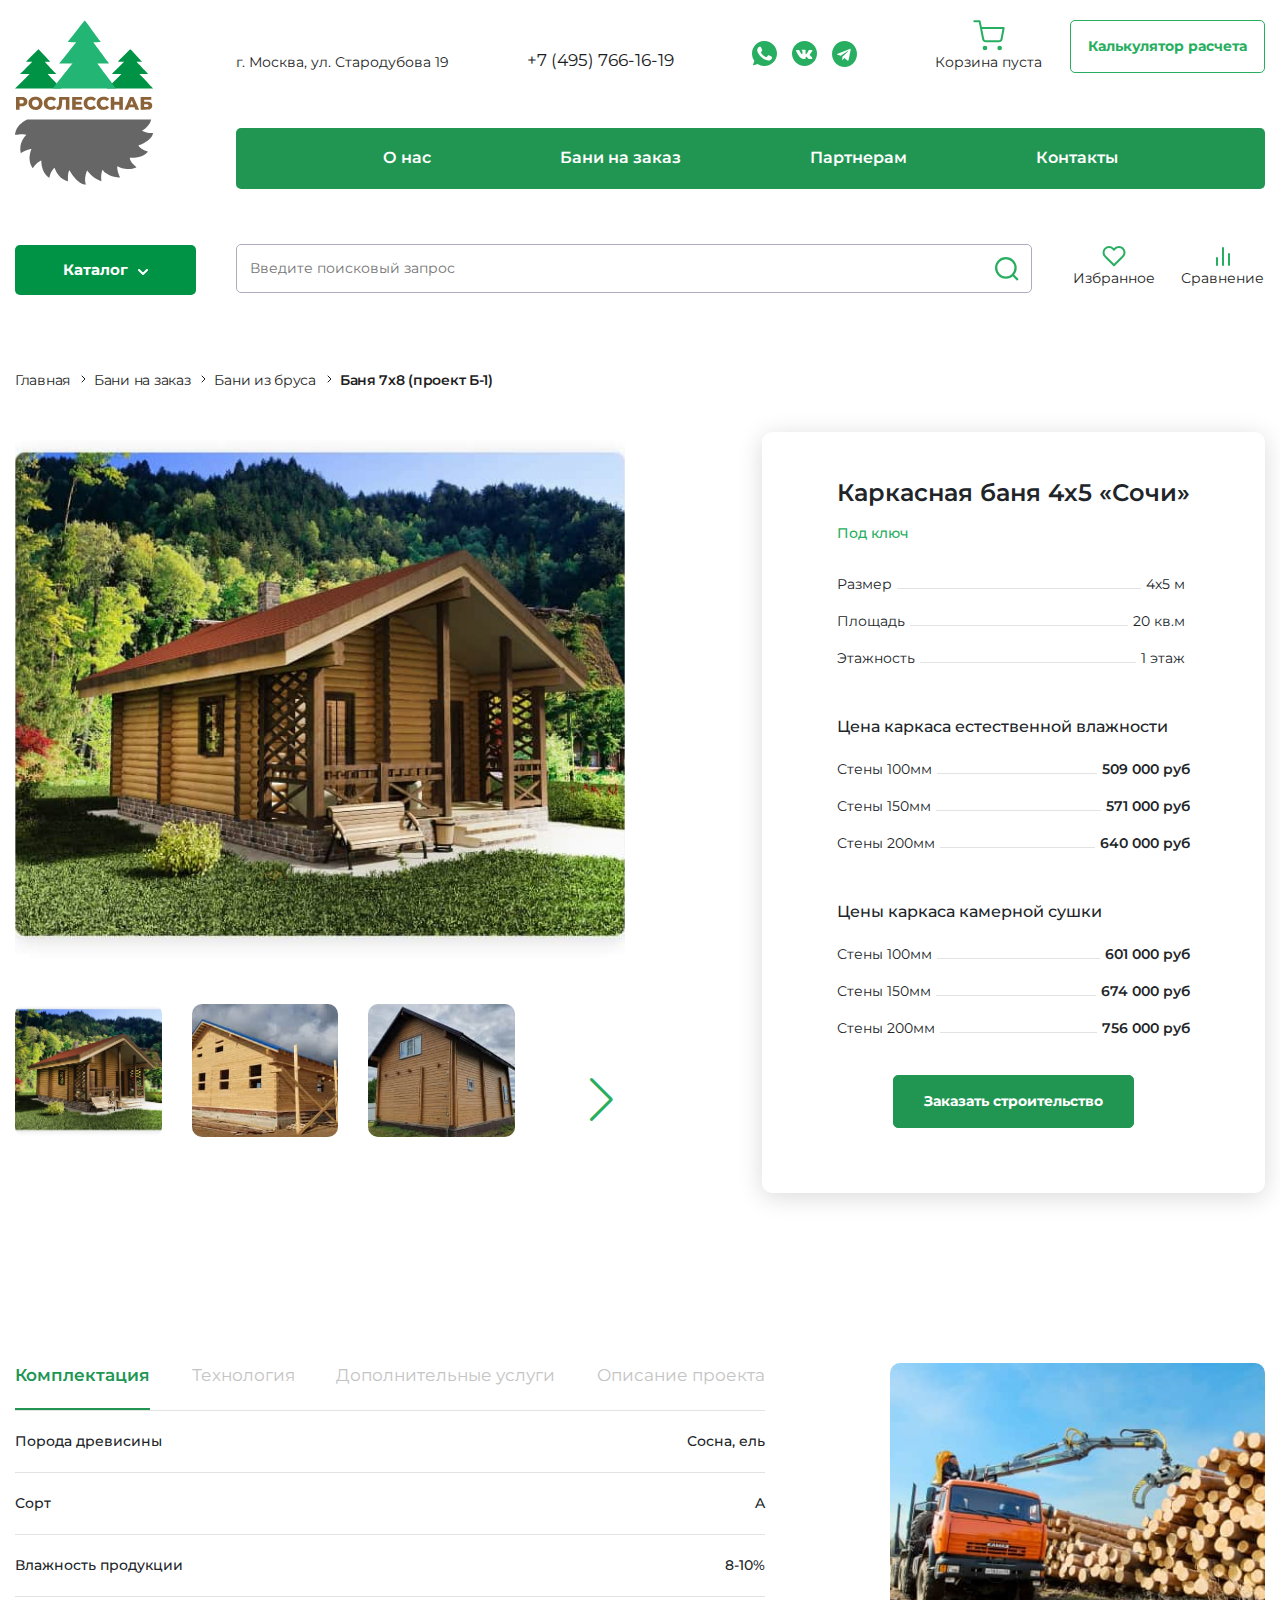
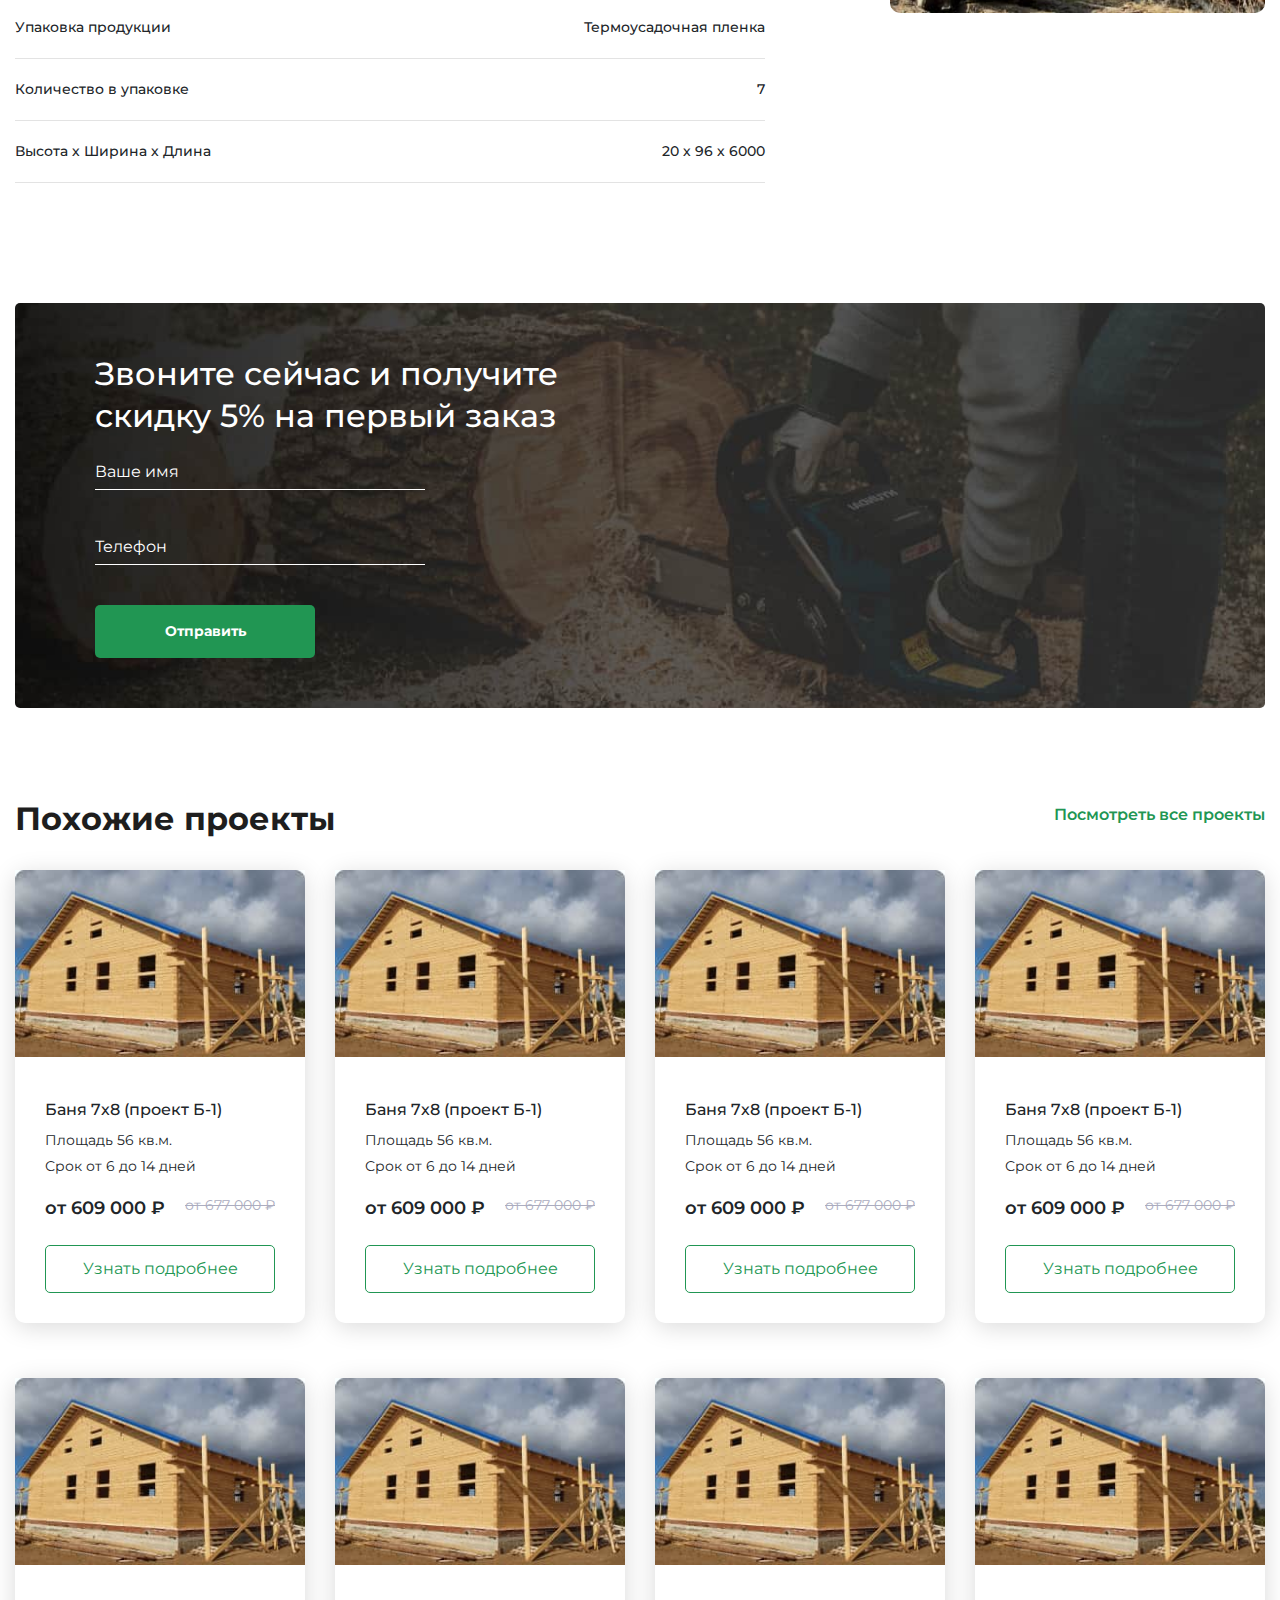
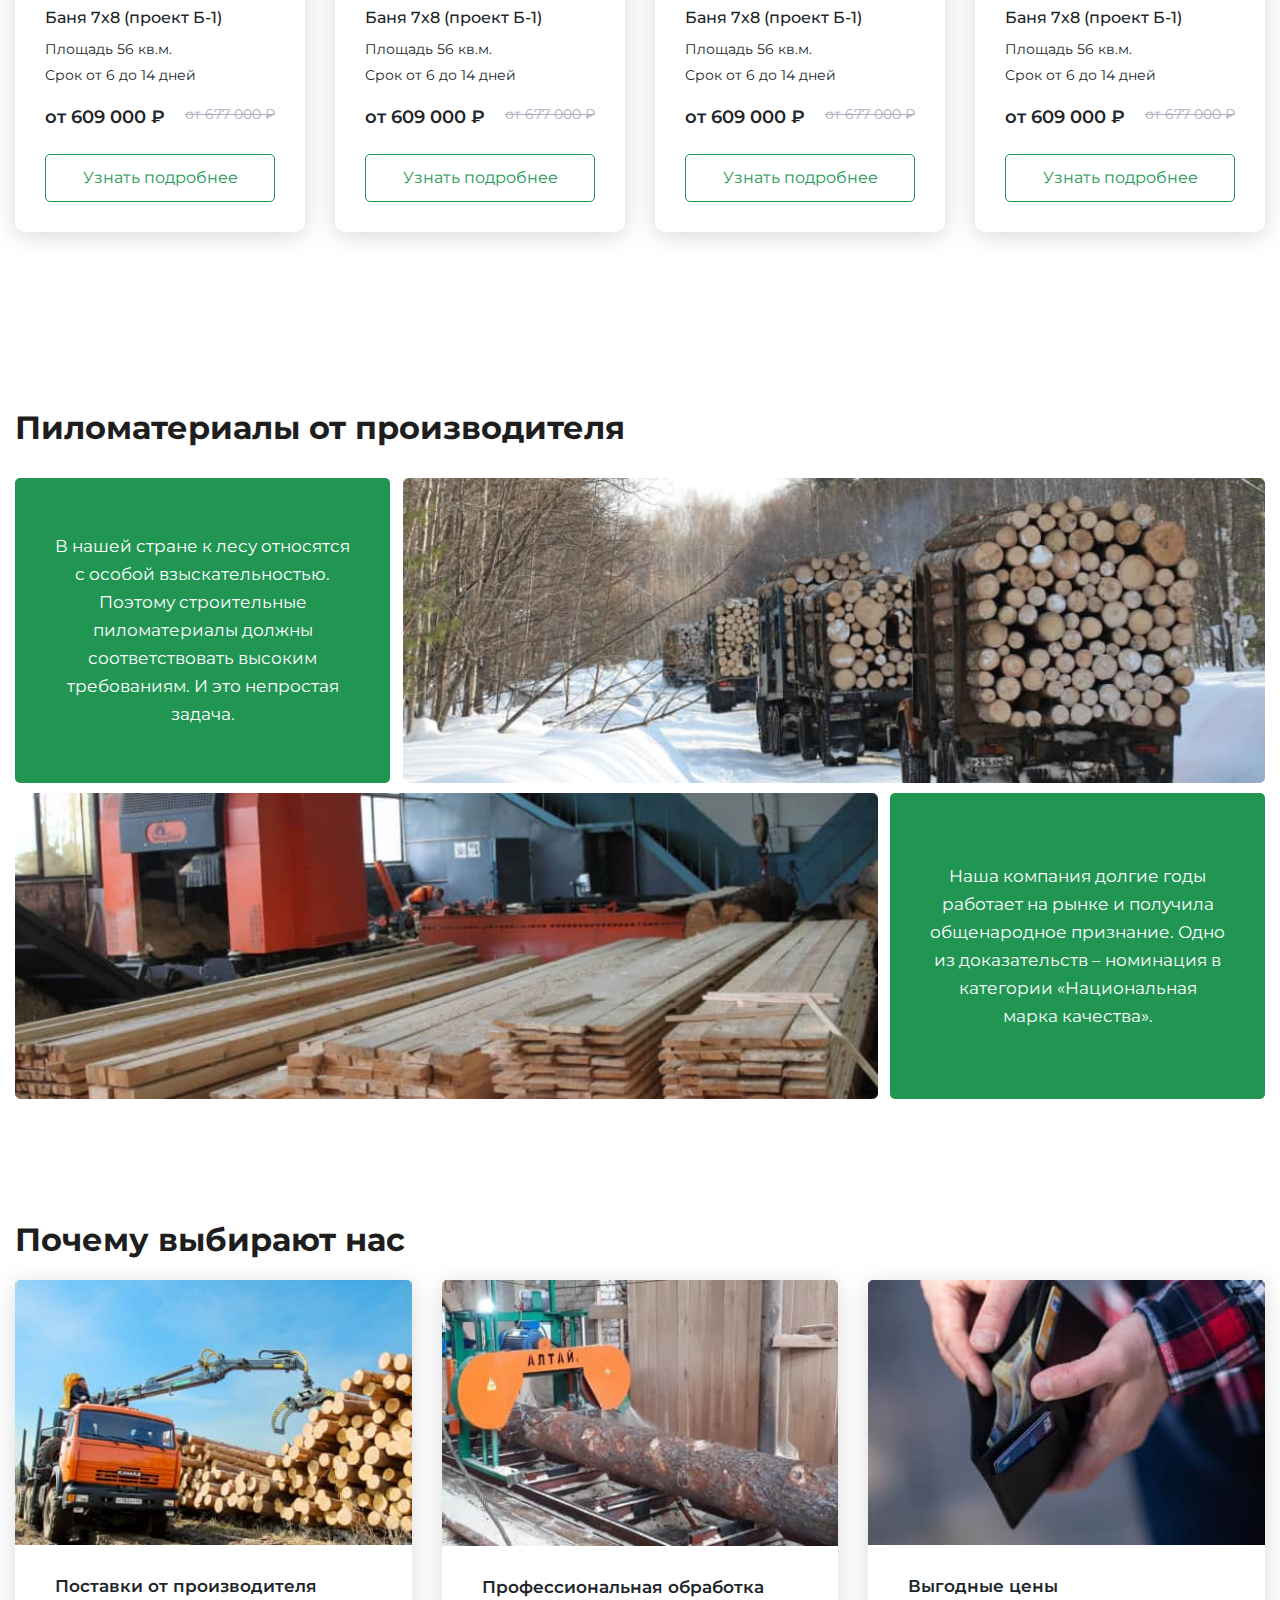
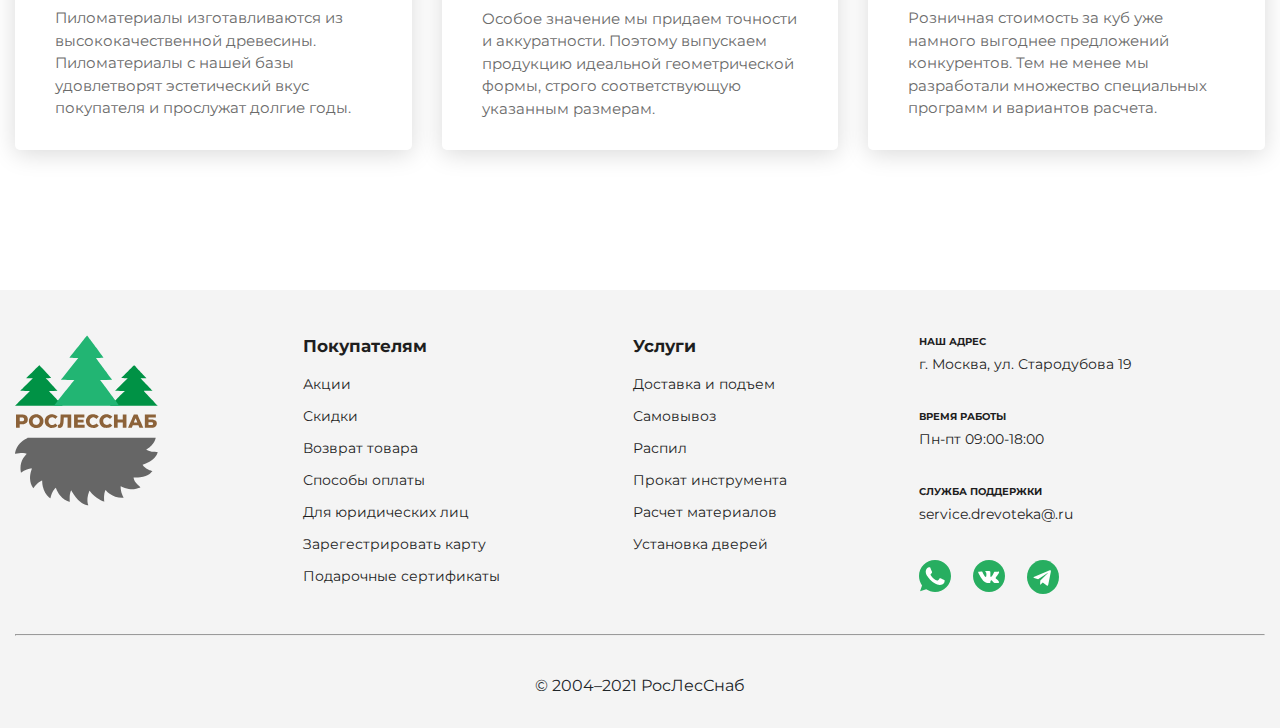
==== commit 7d81beb2: "com" ====
--- a/bath-card.html
+++ b/bath-card.html
@@ -388,7 +388,7 @@
                     </div>
                 </div>
                 <div class="item-info__img">
-                    <img src="/assets/images/choice-img-1.jpg" alt="">
+                    <img src="assets/images/choice-img-1.jpg" alt="">
                 </div>
             </div>
         </div>
--- a/assets/css/libs.css
+++ b/assets/css/libs.css
@@ -1 +1 @@
-*,:after,:before{box-sizing:border-box}html{font-family:sans-serif;line-height:1.15;-webkit-text-size-adjust:100%;-webkit-tap-highlight-color:rgba(0,0,0,0)}article,aside,figcaption,figure,footer,header,hgroup,main,nav,section{display:block}body{margin:0;font-family:-apple-system,BlinkMacSystemFont,Segoe UI,Roboto,Helvetica Neue,Arial,Noto Sans,sans-serif;font-size:1rem;font-weight:400;line-height:1.5;color:#212529;text-align:left;background-color:#fff}[tabindex="-1"]:focus:not(:focus-visible){outline:0!important}hr{box-sizing:content-box;height:0;overflow:visible}h1,h2,h3,h4,h5,h6{margin-top:0;margin-bottom:.5rem}p{margin-top:0;margin-bottom:1rem}abbr[data-original-title],abbr[title]{text-decoration:underline;-webkit-text-decoration:underline dotted;text-decoration:underline dotted;cursor:help;border-bottom:0;-webkit-text-decoration-skip-ink:none;text-decoration-skip-ink:none}address{font-style:normal;line-height:inherit}address,dl,ol,ul{margin-bottom:1rem}dl,ol,ul{margin-top:0}ol ol,ol ul,ul ol,ul ul{margin-bottom:0}dt{font-weight:700}dd{margin-bottom:.5rem;margin-left:0}blockquote{margin:0 0 1rem}b,strong{font-weight:bolder}small{font-size:80%}sub,sup{position:relative;font-size:75%;line-height:0;vertical-align:baseline}sub{bottom:-.25em}sup{top:-.5em}a{color:#007bff;text-decoration:none;background-color:transparent}a:hover{color:#0056b3;text-decoration:underline}a:not([href]),a:not([href]):hover{color:inherit;text-decoration:none}code,kbd,pre,samp{font-family:SFMono-Regular,Menlo,Monaco,Consolas,Liberation Mono,Courier New,monospace;font-size:1em}pre{margin-top:0;margin-bottom:1rem;overflow:auto;-ms-overflow-style:scrollbar}figure{margin:0 0 1rem}img{border-style:none}img,svg{vertical-align:middle}svg{overflow:hidden}table{border-collapse:collapse}caption{padding-top:.75rem;padding-bottom:.75rem;color:#6c757d;text-align:left;caption-side:bottom}th{text-align:inherit}label{display:inline-block;margin-bottom:.5rem}button{border-radius:0}button:focus{outline:1px dotted;outline:5px auto -webkit-focus-ring-color}button,input,optgroup,select,textarea{margin:0;font-family:inherit;font-size:inherit;line-height:inherit}button,input{overflow:visible}button,select{text-transform:none}[role=button]{cursor:pointer}select{word-wrap:normal}[type=button],[type=reset],[type=submit],button{-webkit-appearance:button}[type=button]:not(:disabled),[type=reset]:not(:disabled),[type=submit]:not(:disabled),button:not(:disabled){cursor:pointer}[type=button]::-moz-focus-inner,[type=reset]::-moz-focus-inner,[type=submit]::-moz-focus-inner,button::-moz-focus-inner{padding:0;border-style:none}input[type=checkbox],input[type=radio]{box-sizing:border-box;padding:0}textarea{overflow:auto;resize:vertical}fieldset{min-width:0;padding:0;margin:0;border:0}legend{display:block;width:100%;max-width:100%;padding:0;margin-bottom:.5rem;font-size:1.5rem;line-height:inherit;color:inherit;white-space:normal}progress{vertical-align:baseline}[type=number]::-webkit-inner-spin-button,[type=number]::-webkit-outer-spin-button{height:auto}[type=search]{outline-offset:-2px;-webkit-appearance:none}[type=search]::-webkit-search-decoration{-webkit-appearance:none}::-webkit-file-upload-button{font:inherit;-webkit-appearance:button}output{display:inline-block}summary{display:list-item;cursor:pointer}template{display:none}[hidden]{display:none!important}html{box-sizing:border-box;-ms-overflow-style:scrollbar}*,:after,:before{box-sizing:inherit}.container{width:100%;padding-right:15px;padding-left:15px;margin-right:auto;margin-left:auto}@media (min-width:576px){.container{max-width:540px}}@media (min-width:768px){.container{max-width:720px}}@media (min-width:992px){.container{max-width:960px}}@media (min-width:1150px){.container{max-width:1250px}}.container-fluid,.container-lg,.container-md,.container-sm,.container-xl{width:100%;padding-right:15px;padding-left:15px;margin-right:auto;margin-left:auto}@media (min-width:576px){.container,.container-sm{max-width:540px}}@media (min-width:768px){.container,.container-md,.container-sm{max-width:720px}}@media (min-width:992px){.container,.container-lg,.container-md,.container-sm{max-width:960px}}@media (min-width:1150px){.container,.container-lg,.container-md,.container-sm,.container-xl{max-width:1250px}}.row{display:-ms-flexbox;display:flex;-ms-flex-wrap:wrap;flex-wrap:wrap;margin-right:-15px;margin-left:-15px}.no-gutters{margin-right:0;margin-left:0}.no-gutters>.col,.no-gutters>[class*=col-]{padding-right:0;padding-left:0}.col,.col-1,.col-2,.col-3,.col-4,.col-5,.col-6,.col-7,.col-8,.col-9,.col-10,.col-11,.col-12,.col-auto,.col-lg,.col-lg-1,.col-lg-2,.col-lg-3,.col-lg-4,.col-lg-5,.col-lg-6,.col-lg-7,.col-lg-8,.col-lg-9,.col-lg-10,.col-lg-11,.col-lg-12,.col-lg-auto,.col-md,.col-md-1,.col-md-2,.col-md-3,.col-md-4,.col-md-5,.col-md-6,.col-md-7,.col-md-8,.col-md-9,.col-md-10,.col-md-11,.col-md-12,.col-md-auto,.col-sm,.col-sm-1,.col-sm-2,.col-sm-3,.col-sm-4,.col-sm-5,.col-sm-6,.col-sm-7,.col-sm-8,.col-sm-9,.col-sm-10,.col-sm-11,.col-sm-12,.col-sm-auto,.col-xl,.col-xl-1,.col-xl-2,.col-xl-3,.col-xl-4,.col-xl-5,.col-xl-6,.col-xl-7,.col-xl-8,.col-xl-9,.col-xl-10,.col-xl-11,.col-xl-12,.col-xl-auto{position:relative;width:100%;padding-right:15px;padding-left:15px}.col{-ms-flex-preferred-size:0;flex-basis:0;-ms-flex-positive:1;flex-grow:1;min-width:0;max-width:100%}.row-cols-1>*{-ms-flex:0 0 100%;flex:0 0 100%;max-width:100%}.row-cols-2>*{-ms-flex:0 0 50%;flex:0 0 50%;max-width:50%}.row-cols-3>*{-ms-flex:0 0 33.33333%;flex:0 0 33.33333%;max-width:33.33333%}.row-cols-4>*{-ms-flex:0 0 25%;flex:0 0 25%;max-width:25%}.row-cols-5>*{-ms-flex:0 0 20%;flex:0 0 20%;max-width:20%}.row-cols-6>*{-ms-flex:0 0 16.66667%;flex:0 0 16.66667%;max-width:16.66667%}.col-auto{-ms-flex:0 0 auto;flex:0 0 auto;width:auto;max-width:100%}.col-1{-ms-flex:0 0 8.33333%;flex:0 0 8.33333%;max-width:8.33333%}.col-2{-ms-flex:0 0 16.66667%;flex:0 0 16.66667%;max-width:16.66667%}.col-3{-ms-flex:0 0 25%;flex:0 0 25%;max-width:25%}.col-4{-ms-flex:0 0 33.33333%;flex:0 0 33.33333%;max-width:33.33333%}.col-5{-ms-flex:0 0 41.66667%;flex:0 0 41.66667%;max-width:41.66667%}.col-6{-ms-flex:0 0 50%;flex:0 0 50%;max-width:50%}.col-7{-ms-flex:0 0 58.33333%;flex:0 0 58.33333%;max-width:58.33333%}.col-8{-ms-flex:0 0 66.66667%;flex:0 0 66.66667%;max-width:66.66667%}.col-9{-ms-flex:0 0 75%;flex:0 0 75%;max-width:75%}.col-10{-ms-flex:0 0 83.33333%;flex:0 0 83.33333%;max-width:83.33333%}.col-11{-ms-flex:0 0 91.66667%;flex:0 0 91.66667%;max-width:91.66667%}.col-12{-ms-flex:0 0 100%;flex:0 0 100%;max-width:100%}.order-first{-ms-flex-order:-1;order:-1}.order-last{-ms-flex-order:13;order:13}.order-0{-ms-flex-order:0;order:0}.order-1{-ms-flex-order:1;order:1}.order-2{-ms-flex-order:2;order:2}.order-3{-ms-flex-order:3;order:3}.order-4{-ms-flex-order:4;order:4}.order-5{-ms-flex-order:5;order:5}.order-6{-ms-flex-order:6;order:6}.order-7{-ms-flex-order:7;order:7}.order-8{-ms-flex-order:8;order:8}.order-9{-ms-flex-order:9;order:9}.order-10{-ms-flex-order:10;order:10}.order-11{-ms-flex-order:11;order:11}.order-12{-ms-flex-order:12;order:12}.offset-1{margin-left:8.33333%}.offset-2{margin-left:16.66667%}.offset-3{margin-left:25%}.offset-4{margin-left:33.33333%}.offset-5{margin-left:41.66667%}.offset-6{margin-left:50%}.offset-7{margin-left:58.33333%}.offset-8{margin-left:66.66667%}.offset-9{margin-left:75%}.offset-10{margin-left:83.33333%}.offset-11{margin-left:91.66667%}@media (min-width:576px){.col-sm{-ms-flex-preferred-size:0;flex-basis:0;-ms-flex-positive:1;flex-grow:1;min-width:0;max-width:100%}.row-cols-sm-1>*{-ms-flex:0 0 100%;flex:0 0 100%;max-width:100%}.row-cols-sm-2>*{-ms-flex:0 0 50%;flex:0 0 50%;max-width:50%}.row-cols-sm-3>*{-ms-flex:0 0 33.33333%;flex:0 0 33.33333%;max-width:33.33333%}.row-cols-sm-4>*{-ms-flex:0 0 25%;flex:0 0 25%;max-width:25%}.row-cols-sm-5>*{-ms-flex:0 0 20%;flex:0 0 20%;max-width:20%}.row-cols-sm-6>*{-ms-flex:0 0 16.66667%;flex:0 0 16.66667%;max-width:16.66667%}.col-sm-auto{-ms-flex:0 0 auto;flex:0 0 auto;width:auto;max-width:100%}.col-sm-1{-ms-flex:0 0 8.33333%;flex:0 0 8.33333%;max-width:8.33333%}.col-sm-2{-ms-flex:0 0 16.66667%;flex:0 0 16.66667%;max-width:16.66667%}.col-sm-3{-ms-flex:0 0 25%;flex:0 0 25%;max-width:25%}.col-sm-4{-ms-flex:0 0 33.33333%;flex:0 0 33.33333%;max-width:33.33333%}.col-sm-5{-ms-flex:0 0 41.66667%;flex:0 0 41.66667%;max-width:41.66667%}.col-sm-6{-ms-flex:0 0 50%;flex:0 0 50%;max-width:50%}.col-sm-7{-ms-flex:0 0 58.33333%;flex:0 0 58.33333%;max-width:58.33333%}.col-sm-8{-ms-flex:0 0 66.66667%;flex:0 0 66.66667%;max-width:66.66667%}.col-sm-9{-ms-flex:0 0 75%;flex:0 0 75%;max-width:75%}.col-sm-10{-ms-flex:0 0 83.33333%;flex:0 0 83.33333%;max-width:83.33333%}.col-sm-11{-ms-flex:0 0 91.66667%;flex:0 0 91.66667%;max-width:91.66667%}.col-sm-12{-ms-flex:0 0 100%;flex:0 0 100%;max-width:100%}.order-sm-first{-ms-flex-order:-1;order:-1}.order-sm-last{-ms-flex-order:13;order:13}.order-sm-0{-ms-flex-order:0;order:0}.order-sm-1{-ms-flex-order:1;order:1}.order-sm-2{-ms-flex-order:2;order:2}.order-sm-3{-ms-flex-order:3;order:3}.order-sm-4{-ms-flex-order:4;order:4}.order-sm-5{-ms-flex-order:5;order:5}.order-sm-6{-ms-flex-order:6;order:6}.order-sm-7{-ms-flex-order:7;order:7}.order-sm-8{-ms-flex-order:8;order:8}.order-sm-9{-ms-flex-order:9;order:9}.order-sm-10{-ms-flex-order:10;order:10}.order-sm-11{-ms-flex-order:11;order:11}.order-sm-12{-ms-flex-order:12;order:12}.offset-sm-0{margin-left:0}.offset-sm-1{margin-left:8.33333%}.offset-sm-2{margin-left:16.66667%}.offset-sm-3{margin-left:25%}.offset-sm-4{margin-left:33.33333%}.offset-sm-5{margin-left:41.66667%}.offset-sm-6{margin-left:50%}.offset-sm-7{margin-left:58.33333%}.offset-sm-8{margin-left:66.66667%}.offset-sm-9{margin-left:75%}.offset-sm-10{margin-left:83.33333%}.offset-sm-11{margin-left:91.66667%}}@media (min-width:768px){.col-md{-ms-flex-preferred-size:0;flex-basis:0;-ms-flex-positive:1;flex-grow:1;min-width:0;max-width:100%}.row-cols-md-1>*{-ms-flex:0 0 100%;flex:0 0 100%;max-width:100%}.row-cols-md-2>*{-ms-flex:0 0 50%;flex:0 0 50%;max-width:50%}.row-cols-md-3>*{-ms-flex:0 0 33.33333%;flex:0 0 33.33333%;max-width:33.33333%}.row-cols-md-4>*{-ms-flex:0 0 25%;flex:0 0 25%;max-width:25%}.row-cols-md-5>*{-ms-flex:0 0 20%;flex:0 0 20%;max-width:20%}.row-cols-md-6>*{-ms-flex:0 0 16.66667%;flex:0 0 16.66667%;max-width:16.66667%}.col-md-auto{-ms-flex:0 0 auto;flex:0 0 auto;width:auto;max-width:100%}.col-md-1{-ms-flex:0 0 8.33333%;flex:0 0 8.33333%;max-width:8.33333%}.col-md-2{-ms-flex:0 0 16.66667%;flex:0 0 16.66667%;max-width:16.66667%}.col-md-3{-ms-flex:0 0 25%;flex:0 0 25%;max-width:25%}.col-md-4{-ms-flex:0 0 33.33333%;flex:0 0 33.33333%;max-width:33.33333%}.col-md-5{-ms-flex:0 0 41.66667%;flex:0 0 41.66667%;max-width:41.66667%}.col-md-6{-ms-flex:0 0 50%;flex:0 0 50%;max-width:50%}.col-md-7{-ms-flex:0 0 58.33333%;flex:0 0 58.33333%;max-width:58.33333%}.col-md-8{-ms-flex:0 0 66.66667%;flex:0 0 66.66667%;max-width:66.66667%}.col-md-9{-ms-flex:0 0 75%;flex:0 0 75%;max-width:75%}.col-md-10{-ms-flex:0 0 83.33333%;flex:0 0 83.33333%;max-width:83.33333%}.col-md-11{-ms-flex:0 0 91.66667%;flex:0 0 91.66667%;max-width:91.66667%}.col-md-12{-ms-flex:0 0 100%;flex:0 0 100%;max-width:100%}.order-md-first{-ms-flex-order:-1;order:-1}.order-md-last{-ms-flex-order:13;order:13}.order-md-0{-ms-flex-order:0;order:0}.order-md-1{-ms-flex-order:1;order:1}.order-md-2{-ms-flex-order:2;order:2}.order-md-3{-ms-flex-order:3;order:3}.order-md-4{-ms-flex-order:4;order:4}.order-md-5{-ms-flex-order:5;order:5}.order-md-6{-ms-flex-order:6;order:6}.order-md-7{-ms-flex-order:7;order:7}.order-md-8{-ms-flex-order:8;order:8}.order-md-9{-ms-flex-order:9;order:9}.order-md-10{-ms-flex-order:10;order:10}.order-md-11{-ms-flex-order:11;order:11}.order-md-12{-ms-flex-order:12;order:12}.offset-md-0{margin-left:0}.offset-md-1{margin-left:8.33333%}.offset-md-2{margin-left:16.66667%}.offset-md-3{margin-left:25%}.offset-md-4{margin-left:33.33333%}.offset-md-5{margin-left:41.66667%}.offset-md-6{margin-left:50%}.offset-md-7{margin-left:58.33333%}.offset-md-8{margin-left:66.66667%}.offset-md-9{margin-left:75%}.offset-md-10{margin-left:83.33333%}.offset-md-11{margin-left:91.66667%}}@media (min-width:992px){.col-lg{-ms-flex-preferred-size:0;flex-basis:0;-ms-flex-positive:1;flex-grow:1;min-width:0;max-width:100%}.row-cols-lg-1>*{-ms-flex:0 0 100%;flex:0 0 100%;max-width:100%}.row-cols-lg-2>*{-ms-flex:0 0 50%;flex:0 0 50%;max-width:50%}.row-cols-lg-3>*{-ms-flex:0 0 33.33333%;flex:0 0 33.33333%;max-width:33.33333%}.row-cols-lg-4>*{-ms-flex:0 0 25%;flex:0 0 25%;max-width:25%}.row-cols-lg-5>*{-ms-flex:0 0 20%;flex:0 0 20%;max-width:20%}.row-cols-lg-6>*{-ms-flex:0 0 16.66667%;flex:0 0 16.66667%;max-width:16.66667%}.col-lg-auto{-ms-flex:0 0 auto;flex:0 0 auto;width:auto;max-width:100%}.col-lg-1{-ms-flex:0 0 8.33333%;flex:0 0 8.33333%;max-width:8.33333%}.col-lg-2{-ms-flex:0 0 16.66667%;flex:0 0 16.66667%;max-width:16.66667%}.col-lg-3{-ms-flex:0 0 25%;flex:0 0 25%;max-width:25%}.col-lg-4{-ms-flex:0 0 33.33333%;flex:0 0 33.33333%;max-width:33.33333%}.col-lg-5{-ms-flex:0 0 41.66667%;flex:0 0 41.66667%;max-width:41.66667%}.col-lg-6{-ms-flex:0 0 50%;flex:0 0 50%;max-width:50%}.col-lg-7{-ms-flex:0 0 58.33333%;flex:0 0 58.33333%;max-width:58.33333%}.col-lg-8{-ms-flex:0 0 66.66667%;flex:0 0 66.66667%;max-width:66.66667%}.col-lg-9{-ms-flex:0 0 75%;flex:0 0 75%;max-width:75%}.col-lg-10{-ms-flex:0 0 83.33333%;flex:0 0 83.33333%;max-width:83.33333%}.col-lg-11{-ms-flex:0 0 91.66667%;flex:0 0 91.66667%;max-width:91.66667%}.col-lg-12{-ms-flex:0 0 100%;flex:0 0 100%;max-width:100%}.order-lg-first{-ms-flex-order:-1;order:-1}.order-lg-last{-ms-flex-order:13;order:13}.order-lg-0{-ms-flex-order:0;order:0}.order-lg-1{-ms-flex-order:1;order:1}.order-lg-2{-ms-flex-order:2;order:2}.order-lg-3{-ms-flex-order:3;order:3}.order-lg-4{-ms-flex-order:4;order:4}.order-lg-5{-ms-flex-order:5;order:5}.order-lg-6{-ms-flex-order:6;order:6}.order-lg-7{-ms-flex-order:7;order:7}.order-lg-8{-ms-flex-order:8;order:8}.order-lg-9{-ms-flex-order:9;order:9}.order-lg-10{-ms-flex-order:10;order:10}.order-lg-11{-ms-flex-order:11;order:11}.order-lg-12{-ms-flex-order:12;order:12}.offset-lg-0{margin-left:0}.offset-lg-1{margin-left:8.33333%}.offset-lg-2{margin-left:16.66667%}.offset-lg-3{margin-left:25%}.offset-lg-4{margin-left:33.33333%}.offset-lg-5{margin-left:41.66667%}.offset-lg-6{margin-left:50%}.offset-lg-7{margin-left:58.33333%}.offset-lg-8{margin-left:66.66667%}.offset-lg-9{margin-left:75%}.offset-lg-10{margin-left:83.33333%}.offset-lg-11{margin-left:91.66667%}}@media (min-width:1150px){.col-xl{-ms-flex-preferred-size:0;flex-basis:0;-ms-flex-positive:1;flex-grow:1;min-width:0;max-width:100%}.row-cols-xl-1>*{-ms-flex:0 0 100%;flex:0 0 100%;max-width:100%}.row-cols-xl-2>*{-ms-flex:0 0 50%;flex:0 0 50%;max-width:50%}.row-cols-xl-3>*{-ms-flex:0 0 33.33333%;flex:0 0 33.33333%;max-width:33.33333%}.row-cols-xl-4>*{-ms-flex:0 0 25%;flex:0 0 25%;max-width:25%}.row-cols-xl-5>*{-ms-flex:0 0 20%;flex:0 0 20%;max-width:20%}.row-cols-xl-6>*{-ms-flex:0 0 16.66667%;flex:0 0 16.66667%;max-width:16.66667%}.col-xl-auto{-ms-flex:0 0 auto;flex:0 0 auto;width:auto;max-width:100%}.col-xl-1{-ms-flex:0 0 8.33333%;flex:0 0 8.33333%;max-width:8.33333%}.col-xl-2{-ms-flex:0 0 16.66667%;flex:0 0 16.66667%;max-width:16.66667%}.col-xl-3{-ms-flex:0 0 25%;flex:0 0 25%;max-width:25%}.col-xl-4{-ms-flex:0 0 33.33333%;flex:0 0 33.33333%;max-width:33.33333%}.col-xl-5{-ms-flex:0 0 41.66667%;flex:0 0 41.66667%;max-width:41.66667%}.col-xl-6{-ms-flex:0 0 50%;flex:0 0 50%;max-width:50%}.col-xl-7{-ms-flex:0 0 58.33333%;flex:0 0 58.33333%;max-width:58.33333%}.col-xl-8{-ms-flex:0 0 66.66667%;flex:0 0 66.66667%;max-width:66.66667%}.col-xl-9{-ms-flex:0 0 75%;flex:0 0 75%;max-width:75%}.col-xl-10{-ms-flex:0 0 83.33333%;flex:0 0 83.33333%;max-width:83.33333%}.col-xl-11{-ms-flex:0 0 91.66667%;flex:0 0 91.66667%;max-width:91.66667%}.col-xl-12{-ms-flex:0 0 100%;flex:0 0 100%;max-width:100%}.order-xl-first{-ms-flex-order:-1;order:-1}.order-xl-last{-ms-flex-order:13;order:13}.order-xl-0{-ms-flex-order:0;order:0}.order-xl-1{-ms-flex-order:1;order:1}.order-xl-2{-ms-flex-order:2;order:2}.order-xl-3{-ms-flex-order:3;order:3}.order-xl-4{-ms-flex-order:4;order:4}.order-xl-5{-ms-flex-order:5;order:5}.order-xl-6{-ms-flex-order:6;order:6}.order-xl-7{-ms-flex-order:7;order:7}.order-xl-8{-ms-flex-order:8;order:8}.order-xl-9{-ms-flex-order:9;order:9}.order-xl-10{-ms-flex-order:10;order:10}.order-xl-11{-ms-flex-order:11;order:11}.order-xl-12{-ms-flex-order:12;order:12}.offset-xl-0{margin-left:0}.offset-xl-1{margin-left:8.33333%}.offset-xl-2{margin-left:16.66667%}.offset-xl-3{margin-left:25%}.offset-xl-4{margin-left:33.33333%}.offset-xl-5{margin-left:41.66667%}.offset-xl-6{margin-left:50%}.offset-xl-7{margin-left:58.33333%}.offset-xl-8{margin-left:66.66667%}.offset-xl-9{margin-left:75%}.offset-xl-10{margin-left:83.33333%}.offset-xl-11{margin-left:91.66667%}}.d-none{display:none!important}.d-inline{display:inline!important}.d-inline-block{display:inline-block!important}.d-block{display:block!important}.d-table{display:table!important}.d-table-row{display:table-row!important}.d-table-cell{display:table-cell!important}.d-flex{display:-ms-flexbox!important;display:flex!important}.d-inline-flex{display:-ms-inline-flexbox!important;display:inline-flex!important}@media (min-width:576px){.d-sm-none{display:none!important}.d-sm-inline{display:inline!important}.d-sm-inline-block{display:inline-block!important}.d-sm-block{display:block!important}.d-sm-table{display:table!important}.d-sm-table-row{display:table-row!important}.d-sm-table-cell{display:table-cell!important}.d-sm-flex{display:-ms-flexbox!important;display:flex!important}.d-sm-inline-flex{display:-ms-inline-flexbox!important;display:inline-flex!important}}@media (min-width:768px){.d-md-none{display:none!important}.d-md-inline{display:inline!important}.d-md-inline-block{display:inline-block!important}.d-md-block{display:block!important}.d-md-table{display:table!important}.d-md-table-row{display:table-row!important}.d-md-table-cell{display:table-cell!important}.d-md-flex{display:-ms-flexbox!important;display:flex!important}.d-md-inline-flex{display:-ms-inline-flexbox!important;display:inline-flex!important}}@media (min-width:992px){.d-lg-none{display:none!important}.d-lg-inline{display:inline!important}.d-lg-inline-block{display:inline-block!important}.d-lg-block{display:block!important}.d-lg-table{display:table!important}.d-lg-table-row{display:table-row!important}.d-lg-table-cell{display:table-cell!important}.d-lg-flex{display:-ms-flexbox!important;display:flex!important}.d-lg-inline-flex{display:-ms-inline-flexbox!important;display:inline-flex!important}}@media (min-width:1150px){.d-xl-none{display:none!important}.d-xl-inline{display:inline!important}.d-xl-inline-block{display:inline-block!important}.d-xl-block{display:block!important}.d-xl-table{display:table!important}.d-xl-table-row{display:table-row!important}.d-xl-table-cell{display:table-cell!important}.d-xl-flex{display:-ms-flexbox!important;display:flex!important}.d-xl-inline-flex{display:-ms-inline-flexbox!important;display:inline-flex!important}}@media print{.d-print-none{display:none!important}.d-print-inline{display:inline!important}.d-print-inline-block{display:inline-block!important}.d-print-block{display:block!important}.d-print-table{display:table!important}.d-print-table-row{display:table-row!important}.d-print-table-cell{display:table-cell!important}.d-print-flex{display:-ms-flexbox!important;display:flex!important}.d-print-inline-flex{display:-ms-inline-flexbox!important;display:inline-flex!important}}.flex-row{-ms-flex-direction:row!important;flex-direction:row!important}.flex-column{-ms-flex-direction:column!important;flex-direction:column!important}.flex-row-reverse{-ms-flex-direction:row-reverse!important;flex-direction:row-reverse!important}.flex-column-reverse{-ms-flex-direction:column-reverse!important;flex-direction:column-reverse!important}.flex-wrap{-ms-flex-wrap:wrap!important;flex-wrap:wrap!important}.flex-nowrap{-ms-flex-wrap:nowrap!important;flex-wrap:nowrap!important}.flex-wrap-reverse{-ms-flex-wrap:wrap-reverse!important;flex-wrap:wrap-reverse!important}.flex-fill{-ms-flex:1 1 auto!important;flex:1 1 auto!important}.flex-grow-0{-ms-flex-positive:0!important;flex-grow:0!important}.flex-grow-1{-ms-flex-positive:1!important;flex-grow:1!important}.flex-shrink-0{-ms-flex-negative:0!important;flex-shrink:0!important}.flex-shrink-1{-ms-flex-negative:1!important;flex-shrink:1!important}.justify-content-start{-ms-flex-pack:start!important;justify-content:flex-start!important}.justify-content-end{-ms-flex-pack:end!important;justify-content:flex-end!important}.justify-content-center{-ms-flex-pack:center!important;justify-content:center!important}.justify-content-between{-ms-flex-pack:justify!important;justify-content:space-between!important}.justify-content-around{-ms-flex-pack:distribute!important;justify-content:space-around!important}.align-items-start{-ms-flex-align:start!important;align-items:flex-start!important}.align-items-end{-ms-flex-align:end!important;align-items:flex-end!important}.align-items-center{-ms-flex-align:center!important;align-items:center!important}.align-items-baseline{-ms-flex-align:baseline!important;align-items:baseline!important}.align-items-stretch{-ms-flex-align:stretch!important;align-items:stretch!important}.align-content-start{-ms-flex-line-pack:start!important;align-content:flex-start!important}.align-content-end{-ms-flex-line-pack:end!important;align-content:flex-end!important}.align-content-center{-ms-flex-line-pack:center!important;align-content:center!important}.align-content-between{-ms-flex-line-pack:justify!important;align-content:space-between!important}.align-content-around{-ms-flex-line-pack:distribute!important;align-content:space-around!important}.align-content-stretch{-ms-flex-line-pack:stretch!important;align-content:stretch!important}.align-self-auto{-ms-flex-item-align:auto!important;align-self:auto!important}.align-self-start{-ms-flex-item-align:start!important;align-self:flex-start!important}.align-self-end{-ms-flex-item-align:end!important;align-self:flex-end!important}.align-self-center{-ms-flex-item-align:center!important;align-self:center!important}.align-self-baseline{-ms-flex-item-align:baseline!important;align-self:baseline!important}.align-self-stretch{-ms-flex-item-align:stretch!important;align-self:stretch!important}@media (min-width:576px){.flex-sm-row{-ms-flex-direction:row!important;flex-direction:row!important}.flex-sm-column{-ms-flex-direction:column!important;flex-direction:column!important}.flex-sm-row-reverse{-ms-flex-direction:row-reverse!important;flex-direction:row-reverse!important}.flex-sm-column-reverse{-ms-flex-direction:column-reverse!important;flex-direction:column-reverse!important}.flex-sm-wrap{-ms-flex-wrap:wrap!important;flex-wrap:wrap!important}.flex-sm-nowrap{-ms-flex-wrap:nowrap!important;flex-wrap:nowrap!important}.flex-sm-wrap-reverse{-ms-flex-wrap:wrap-reverse!important;flex-wrap:wrap-reverse!important}.flex-sm-fill{-ms-flex:1 1 auto!important;flex:1 1 auto!important}.flex-sm-grow-0{-ms-flex-positive:0!important;flex-grow:0!important}.flex-sm-grow-1{-ms-flex-positive:1!important;flex-grow:1!important}.flex-sm-shrink-0{-ms-flex-negative:0!important;flex-shrink:0!important}.flex-sm-shrink-1{-ms-flex-negative:1!important;flex-shrink:1!important}.justify-content-sm-start{-ms-flex-pack:start!important;justify-content:flex-start!important}.justify-content-sm-end{-ms-flex-pack:end!important;justify-content:flex-end!important}.justify-content-sm-center{-ms-flex-pack:center!important;justify-content:center!important}.justify-content-sm-between{-ms-flex-pack:justify!important;justify-content:space-between!important}.justify-content-sm-around{-ms-flex-pack:distribute!important;justify-content:space-around!important}.align-items-sm-start{-ms-flex-align:start!important;align-items:flex-start!important}.align-items-sm-end{-ms-flex-align:end!important;align-items:flex-end!important}.align-items-sm-center{-ms-flex-align:center!important;align-items:center!important}.align-items-sm-baseline{-ms-flex-align:baseline!important;align-items:baseline!important}.align-items-sm-stretch{-ms-flex-align:stretch!important;align-items:stretch!important}.align-content-sm-start{-ms-flex-line-pack:start!important;align-content:flex-start!important}.align-content-sm-end{-ms-flex-line-pack:end!important;align-content:flex-end!important}.align-content-sm-center{-ms-flex-line-pack:center!important;align-content:center!important}.align-content-sm-between{-ms-flex-line-pack:justify!important;align-content:space-between!important}.align-content-sm-around{-ms-flex-line-pack:distribute!important;align-content:space-around!important}.align-content-sm-stretch{-ms-flex-line-pack:stretch!important;align-content:stretch!important}.align-self-sm-auto{-ms-flex-item-align:auto!important;align-self:auto!important}.align-self-sm-start{-ms-flex-item-align:start!important;align-self:flex-start!important}.align-self-sm-end{-ms-flex-item-align:end!important;align-self:flex-end!important}.align-self-sm-center{-ms-flex-item-align:center!important;align-self:center!important}.align-self-sm-baseline{-ms-flex-item-align:baseline!important;align-self:baseline!important}.align-self-sm-stretch{-ms-flex-item-align:stretch!important;align-self:stretch!important}}@media (min-width:768px){.flex-md-row{-ms-flex-direction:row!important;flex-direction:row!important}.flex-md-column{-ms-flex-direction:column!important;flex-direction:column!important}.flex-md-row-reverse{-ms-flex-direction:row-reverse!important;flex-direction:row-reverse!important}.flex-md-column-reverse{-ms-flex-direction:column-reverse!important;flex-direction:column-reverse!important}.flex-md-wrap{-ms-flex-wrap:wrap!important;flex-wrap:wrap!important}.flex-md-nowrap{-ms-flex-wrap:nowrap!important;flex-wrap:nowrap!important}.flex-md-wrap-reverse{-ms-flex-wrap:wrap-reverse!important;flex-wrap:wrap-reverse!important}.flex-md-fill{-ms-flex:1 1 auto!important;flex:1 1 auto!important}.flex-md-grow-0{-ms-flex-positive:0!important;flex-grow:0!important}.flex-md-grow-1{-ms-flex-positive:1!important;flex-grow:1!important}.flex-md-shrink-0{-ms-flex-negative:0!important;flex-shrink:0!important}.flex-md-shrink-1{-ms-flex-negative:1!important;flex-shrink:1!important}.justify-content-md-start{-ms-flex-pack:start!important;justify-content:flex-start!important}.justify-content-md-end{-ms-flex-pack:end!important;justify-content:flex-end!important}.justify-content-md-center{-ms-flex-pack:center!important;justify-content:center!important}.justify-content-md-between{-ms-flex-pack:justify!important;justify-content:space-between!important}.justify-content-md-around{-ms-flex-pack:distribute!important;justify-content:space-around!important}.align-items-md-start{-ms-flex-align:start!important;align-items:flex-start!important}.align-items-md-end{-ms-flex-align:end!important;align-items:flex-end!important}.align-items-md-center{-ms-flex-align:center!important;align-items:center!important}.align-items-md-baseline{-ms-flex-align:baseline!important;align-items:baseline!important}.align-items-md-stretch{-ms-flex-align:stretch!important;align-items:stretch!important}.align-content-md-start{-ms-flex-line-pack:start!important;align-content:flex-start!important}.align-content-md-end{-ms-flex-line-pack:end!important;align-content:flex-end!important}.align-content-md-center{-ms-flex-line-pack:center!important;align-content:center!important}.align-content-md-between{-ms-flex-line-pack:justify!important;align-content:space-between!important}.align-content-md-around{-ms-flex-line-pack:distribute!important;align-content:space-around!important}.align-content-md-stretch{-ms-flex-line-pack:stretch!important;align-content:stretch!important}.align-self-md-auto{-ms-flex-item-align:auto!important;align-self:auto!important}.align-self-md-start{-ms-flex-item-align:start!important;align-self:flex-start!important}.align-self-md-end{-ms-flex-item-align:end!important;align-self:flex-end!important}.align-self-md-center{-ms-flex-item-align:center!important;align-self:center!important}.align-self-md-baseline{-ms-flex-item-align:baseline!important;align-self:baseline!important}.align-self-md-stretch{-ms-flex-item-align:stretch!important;align-self:stretch!important}}@media (min-width:992px){.flex-lg-row{-ms-flex-direction:row!important;flex-direction:row!important}.flex-lg-column{-ms-flex-direction:column!important;flex-direction:column!important}.flex-lg-row-reverse{-ms-flex-direction:row-reverse!important;flex-direction:row-reverse!important}.flex-lg-column-reverse{-ms-flex-direction:column-reverse!important;flex-direction:column-reverse!important}.flex-lg-wrap{-ms-flex-wrap:wrap!important;flex-wrap:wrap!important}.flex-lg-nowrap{-ms-flex-wrap:nowrap!important;flex-wrap:nowrap!important}.flex-lg-wrap-reverse{-ms-flex-wrap:wrap-reverse!important;flex-wrap:wrap-reverse!important}.flex-lg-fill{-ms-flex:1 1 auto!important;flex:1 1 auto!important}.flex-lg-grow-0{-ms-flex-positive:0!important;flex-grow:0!important}.flex-lg-grow-1{-ms-flex-positive:1!important;flex-grow:1!important}.flex-lg-shrink-0{-ms-flex-negative:0!important;flex-shrink:0!important}.flex-lg-shrink-1{-ms-flex-negative:1!important;flex-shrink:1!important}.justify-content-lg-start{-ms-flex-pack:start!important;justify-content:flex-start!important}.justify-content-lg-end{-ms-flex-pack:end!important;justify-content:flex-end!important}.justify-content-lg-center{-ms-flex-pack:center!important;justify-content:center!important}.justify-content-lg-between{-ms-flex-pack:justify!important;justify-content:space-between!important}.justify-content-lg-around{-ms-flex-pack:distribute!important;justify-content:space-around!important}.align-items-lg-start{-ms-flex-align:start!important;align-items:flex-start!important}.align-items-lg-end{-ms-flex-align:end!important;align-items:flex-end!important}.align-items-lg-center{-ms-flex-align:center!important;align-items:center!important}.align-items-lg-baseline{-ms-flex-align:baseline!important;align-items:baseline!important}.align-items-lg-stretch{-ms-flex-align:stretch!important;align-items:stretch!important}.align-content-lg-start{-ms-flex-line-pack:start!important;align-content:flex-start!important}.align-content-lg-end{-ms-flex-line-pack:end!important;align-content:flex-end!important}.align-content-lg-center{-ms-flex-line-pack:center!important;align-content:center!important}.align-content-lg-between{-ms-flex-line-pack:justify!important;align-content:space-between!important}.align-content-lg-around{-ms-flex-line-pack:distribute!important;align-content:space-around!important}.align-content-lg-stretch{-ms-flex-line-pack:stretch!important;align-content:stretch!important}.align-self-lg-auto{-ms-flex-item-align:auto!important;align-self:auto!important}.align-self-lg-start{-ms-flex-item-align:start!important;align-self:flex-start!important}.align-self-lg-end{-ms-flex-item-align:end!important;align-self:flex-end!important}.align-self-lg-center{-ms-flex-item-align:center!important;align-self:center!important}.align-self-lg-baseline{-ms-flex-item-align:baseline!important;align-self:baseline!important}.align-self-lg-stretch{-ms-flex-item-align:stretch!important;align-self:stretch!important}}@media (min-width:1150px){.flex-xl-row{-ms-flex-direction:row!important;flex-direction:row!important}.flex-xl-column{-ms-flex-direction:column!important;flex-direction:column!important}.flex-xl-row-reverse{-ms-flex-direction:row-reverse!important;flex-direction:row-reverse!important}.flex-xl-column-reverse{-ms-flex-direction:column-reverse!important;flex-direction:column-reverse!important}.flex-xl-wrap{-ms-flex-wrap:wrap!important;flex-wrap:wrap!important}.flex-xl-nowrap{-ms-flex-wrap:nowrap!important;flex-wrap:nowrap!important}.flex-xl-wrap-reverse{-ms-flex-wrap:wrap-reverse!important;flex-wrap:wrap-reverse!important}.flex-xl-fill{-ms-flex:1 1 auto!important;flex:1 1 auto!important}.flex-xl-grow-0{-ms-flex-positive:0!important;flex-grow:0!important}.flex-xl-grow-1{-ms-flex-positive:1!important;flex-grow:1!important}.flex-xl-shrink-0{-ms-flex-negative:0!important;flex-shrink:0!important}.flex-xl-shrink-1{-ms-flex-negative:1!important;flex-shrink:1!important}.justify-content-xl-start{-ms-flex-pack:start!important;justify-content:flex-start!important}.justify-content-xl-end{-ms-flex-pack:end!important;justify-content:flex-end!important}.justify-content-xl-center{-ms-flex-pack:center!important;justify-content:center!important}.justify-content-xl-between{-ms-flex-pack:justify!important;justify-content:space-between!important}.justify-content-xl-around{-ms-flex-pack:distribute!important;justify-content:space-around!important}.align-items-xl-start{-ms-flex-align:start!important;align-items:flex-start!important}.align-items-xl-end{-ms-flex-align:end!important;align-items:flex-end!important}.align-items-xl-center{-ms-flex-align:center!important;align-items:center!important}.align-items-xl-baseline{-ms-flex-align:baseline!important;align-items:baseline!important}.align-items-xl-stretch{-ms-flex-align:stretch!important;align-items:stretch!important}.align-content-xl-start{-ms-flex-line-pack:start!important;align-content:flex-start!important}.align-content-xl-end{-ms-flex-line-pack:end!important;align-content:flex-end!important}.align-content-xl-center{-ms-flex-line-pack:center!important;align-content:center!important}.align-content-xl-between{-ms-flex-line-pack:justify!important;align-content:space-between!important}.align-content-xl-around{-ms-flex-line-pack:distribute!important;align-content:space-around!important}.align-content-xl-stretch{-ms-flex-line-pack:stretch!important;align-content:stretch!important}.align-self-xl-auto{-ms-flex-item-align:auto!important;align-self:auto!important}.align-self-xl-start{-ms-flex-item-align:start!important;align-self:flex-start!important}.align-self-xl-end{-ms-flex-item-align:end!important;align-self:flex-end!important}.align-self-xl-center{-ms-flex-item-align:center!important;align-self:center!important}.align-self-xl-baseline{-ms-flex-item-align:baseline!important;align-self:baseline!important}.align-self-xl-stretch{-ms-flex-item-align:stretch!important;align-self:stretch!important}}.m-0{margin:0!important}.mt-0,.my-0{margin-top:0!important}.mr-0,.mx-0{margin-right:0!important}.mb-0,.my-0{margin-bottom:0!important}.ml-0,.mx-0{margin-left:0!important}.m-1{margin:.25rem!important}.mt-1,.my-1{margin-top:.25rem!important}.mr-1,.mx-1{margin-right:.25rem!important}.mb-1,.my-1{margin-bottom:.25rem!important}.ml-1,.mx-1{margin-left:.25rem!important}.m-2{margin:.5rem!important}.mt-2,.my-2{margin-top:.5rem!important}.mr-2,.mx-2{margin-right:.5rem!important}.mb-2,.my-2{margin-bottom:.5rem!important}.ml-2,.mx-2{margin-left:.5rem!important}.m-3{margin:1rem!important}.mt-3,.my-3{margin-top:1rem!important}.mr-3,.mx-3{margin-right:1rem!important}.mb-3,.my-3{margin-bottom:1rem!important}.ml-3,.mx-3{margin-left:1rem!important}.m-4{margin:1.5rem!important}.mt-4,.my-4{margin-top:1.5rem!important}.mr-4,.mx-4{margin-right:1.5rem!important}.mb-4,.my-4{margin-bottom:1.5rem!important}.ml-4,.mx-4{margin-left:1.5rem!important}.m-5{margin:3rem!important}.mt-5,.my-5{margin-top:3rem!important}.mr-5,.mx-5{margin-right:3rem!important}.mb-5,.my-5{margin-bottom:3rem!important}.ml-5,.mx-5{margin-left:3rem!important}.p-0{padding:0!important}.pt-0,.py-0{padding-top:0!important}.pr-0,.px-0{padding-right:0!important}.pb-0,.py-0{padding-bottom:0!important}.pl-0,.px-0{padding-left:0!important}.p-1{padding:.25rem!important}.pt-1,.py-1{padding-top:.25rem!important}.pr-1,.px-1{padding-right:.25rem!important}.pb-1,.py-1{padding-bottom:.25rem!important}.pl-1,.px-1{padding-left:.25rem!important}.p-2{padding:.5rem!important}.pt-2,.py-2{padding-top:.5rem!important}.pr-2,.px-2{padding-right:.5rem!important}.pb-2,.py-2{padding-bottom:.5rem!important}.pl-2,.px-2{padding-left:.5rem!important}.p-3{padding:1rem!important}.pt-3,.py-3{padding-top:1rem!important}.pr-3,.px-3{padding-right:1rem!important}.pb-3,.py-3{padding-bottom:1rem!important}.pl-3,.px-3{padding-left:1rem!important}.p-4{padding:1.5rem!important}.pt-4,.py-4{padding-top:1.5rem!important}.pr-4,.px-4{padding-right:1.5rem!important}.pb-4,.py-4{padding-bottom:1.5rem!important}.pl-4,.px-4{padding-left:1.5rem!important}.p-5{padding:3rem!important}.pt-5,.py-5{padding-top:3rem!important}.pr-5,.px-5{padding-right:3rem!important}.pb-5,.py-5{padding-bottom:3rem!important}.pl-5,.px-5{padding-left:3rem!important}.m-n1{margin:-.25rem!important}.mt-n1,.my-n1{margin-top:-.25rem!important}.mr-n1,.mx-n1{margin-right:-.25rem!important}.mb-n1,.my-n1{margin-bottom:-.25rem!important}.ml-n1,.mx-n1{margin-left:-.25rem!important}.m-n2{margin:-.5rem!important}.mt-n2,.my-n2{margin-top:-.5rem!important}.mr-n2,.mx-n2{margin-right:-.5rem!important}.mb-n2,.my-n2{margin-bottom:-.5rem!important}.ml-n2,.mx-n2{margin-left:-.5rem!important}.m-n3{margin:-1rem!important}.mt-n3,.my-n3{margin-top:-1rem!important}.mr-n3,.mx-n3{margin-right:-1rem!important}.mb-n3,.my-n3{margin-bottom:-1rem!important}.ml-n3,.mx-n3{margin-left:-1rem!important}.m-n4{margin:-1.5rem!important}.mt-n4,.my-n4{margin-top:-1.5rem!important}.mr-n4,.mx-n4{margin-right:-1.5rem!important}.mb-n4,.my-n4{margin-bottom:-1.5rem!important}.ml-n4,.mx-n4{margin-left:-1.5rem!important}.m-n5{margin:-3rem!important}.mt-n5,.my-n5{margin-top:-3rem!important}.mr-n5,.mx-n5{margin-right:-3rem!important}.mb-n5,.my-n5{margin-bottom:-3rem!important}.ml-n5,.mx-n5{margin-left:-3rem!important}.m-auto{margin:auto!important}.mt-auto,.my-auto{margin-top:auto!important}.mr-auto,.mx-auto{margin-right:auto!important}.mb-auto,.my-auto{margin-bottom:auto!important}.ml-auto,.mx-auto{margin-left:auto!important}@media (min-width:576px){.m-sm-0{margin:0!important}.mt-sm-0,.my-sm-0{margin-top:0!important}.mr-sm-0,.mx-sm-0{margin-right:0!important}.mb-sm-0,.my-sm-0{margin-bottom:0!important}.ml-sm-0,.mx-sm-0{margin-left:0!important}.m-sm-1{margin:.25rem!important}.mt-sm-1,.my-sm-1{margin-top:.25rem!important}.mr-sm-1,.mx-sm-1{margin-right:.25rem!important}.mb-sm-1,.my-sm-1{margin-bottom:.25rem!important}.ml-sm-1,.mx-sm-1{margin-left:.25rem!important}.m-sm-2{margin:.5rem!important}.mt-sm-2,.my-sm-2{margin-top:.5rem!important}.mr-sm-2,.mx-sm-2{margin-right:.5rem!important}.mb-sm-2,.my-sm-2{margin-bottom:.5rem!important}.ml-sm-2,.mx-sm-2{margin-left:.5rem!important}.m-sm-3{margin:1rem!important}.mt-sm-3,.my-sm-3{margin-top:1rem!important}.mr-sm-3,.mx-sm-3{margin-right:1rem!important}.mb-sm-3,.my-sm-3{margin-bottom:1rem!important}.ml-sm-3,.mx-sm-3{margin-left:1rem!important}.m-sm-4{margin:1.5rem!important}.mt-sm-4,.my-sm-4{margin-top:1.5rem!important}.mr-sm-4,.mx-sm-4{margin-right:1.5rem!important}.mb-sm-4,.my-sm-4{margin-bottom:1.5rem!important}.ml-sm-4,.mx-sm-4{margin-left:1.5rem!important}.m-sm-5{margin:3rem!important}.mt-sm-5,.my-sm-5{margin-top:3rem!important}.mr-sm-5,.mx-sm-5{margin-right:3rem!important}.mb-sm-5,.my-sm-5{margin-bottom:3rem!important}.ml-sm-5,.mx-sm-5{margin-left:3rem!important}.p-sm-0{padding:0!important}.pt-sm-0,.py-sm-0{padding-top:0!important}.pr-sm-0,.px-sm-0{padding-right:0!important}.pb-sm-0,.py-sm-0{padding-bottom:0!important}.pl-sm-0,.px-sm-0{padding-left:0!important}.p-sm-1{padding:.25rem!important}.pt-sm-1,.py-sm-1{padding-top:.25rem!important}.pr-sm-1,.px-sm-1{padding-right:.25rem!important}.pb-sm-1,.py-sm-1{padding-bottom:.25rem!important}.pl-sm-1,.px-sm-1{padding-left:.25rem!important}.p-sm-2{padding:.5rem!important}.pt-sm-2,.py-sm-2{padding-top:.5rem!important}.pr-sm-2,.px-sm-2{padding-right:.5rem!important}.pb-sm-2,.py-sm-2{padding-bottom:.5rem!important}.pl-sm-2,.px-sm-2{padding-left:.5rem!important}.p-sm-3{padding:1rem!important}.pt-sm-3,.py-sm-3{padding-top:1rem!important}.pr-sm-3,.px-sm-3{padding-right:1rem!important}.pb-sm-3,.py-sm-3{padding-bottom:1rem!important}.pl-sm-3,.px-sm-3{padding-left:1rem!important}.p-sm-4{padding:1.5rem!important}.pt-sm-4,.py-sm-4{padding-top:1.5rem!important}.pr-sm-4,.px-sm-4{padding-right:1.5rem!important}.pb-sm-4,.py-sm-4{padding-bottom:1.5rem!important}.pl-sm-4,.px-sm-4{padding-left:1.5rem!important}.p-sm-5{padding:3rem!important}.pt-sm-5,.py-sm-5{padding-top:3rem!important}.pr-sm-5,.px-sm-5{padding-right:3rem!important}.pb-sm-5,.py-sm-5{padding-bottom:3rem!important}.pl-sm-5,.px-sm-5{padding-left:3rem!important}.m-sm-n1{margin:-.25rem!important}.mt-sm-n1,.my-sm-n1{margin-top:-.25rem!important}.mr-sm-n1,.mx-sm-n1{margin-right:-.25rem!important}.mb-sm-n1,.my-sm-n1{margin-bottom:-.25rem!important}.ml-sm-n1,.mx-sm-n1{margin-left:-.25rem!important}.m-sm-n2{margin:-.5rem!important}.mt-sm-n2,.my-sm-n2{margin-top:-.5rem!important}.mr-sm-n2,.mx-sm-n2{margin-right:-.5rem!important}.mb-sm-n2,.my-sm-n2{margin-bottom:-.5rem!important}.ml-sm-n2,.mx-sm-n2{margin-left:-.5rem!important}.m-sm-n3{margin:-1rem!important}.mt-sm-n3,.my-sm-n3{margin-top:-1rem!important}.mr-sm-n3,.mx-sm-n3{margin-right:-1rem!important}.mb-sm-n3,.my-sm-n3{margin-bottom:-1rem!important}.ml-sm-n3,.mx-sm-n3{margin-left:-1rem!important}.m-sm-n4{margin:-1.5rem!important}.mt-sm-n4,.my-sm-n4{margin-top:-1.5rem!important}.mr-sm-n4,.mx-sm-n4{margin-right:-1.5rem!important}.mb-sm-n4,.my-sm-n4{margin-bottom:-1.5rem!important}.ml-sm-n4,.mx-sm-n4{margin-left:-1.5rem!important}.m-sm-n5{margin:-3rem!important}.mt-sm-n5,.my-sm-n5{margin-top:-3rem!important}.mr-sm-n5,.mx-sm-n5{margin-right:-3rem!important}.mb-sm-n5,.my-sm-n5{margin-bottom:-3rem!important}.ml-sm-n5,.mx-sm-n5{margin-left:-3rem!important}.m-sm-auto{margin:auto!important}.mt-sm-auto,.my-sm-auto{margin-top:auto!important}.mr-sm-auto,.mx-sm-auto{margin-right:auto!important}.mb-sm-auto,.my-sm-auto{margin-bottom:auto!important}.ml-sm-auto,.mx-sm-auto{margin-left:auto!important}}@media (min-width:768px){.m-md-0{margin:0!important}.mt-md-0,.my-md-0{margin-top:0!important}.mr-md-0,.mx-md-0{margin-right:0!important}.mb-md-0,.my-md-0{margin-bottom:0!important}.ml-md-0,.mx-md-0{margin-left:0!important}.m-md-1{margin:.25rem!important}.mt-md-1,.my-md-1{margin-top:.25rem!important}.mr-md-1,.mx-md-1{margin-right:.25rem!important}.mb-md-1,.my-md-1{margin-bottom:.25rem!important}.ml-md-1,.mx-md-1{margin-left:.25rem!important}.m-md-2{margin:.5rem!important}.mt-md-2,.my-md-2{margin-top:.5rem!important}.mr-md-2,.mx-md-2{margin-right:.5rem!important}.mb-md-2,.my-md-2{margin-bottom:.5rem!important}.ml-md-2,.mx-md-2{margin-left:.5rem!important}.m-md-3{margin:1rem!important}.mt-md-3,.my-md-3{margin-top:1rem!important}.mr-md-3,.mx-md-3{margin-right:1rem!important}.mb-md-3,.my-md-3{margin-bottom:1rem!important}.ml-md-3,.mx-md-3{margin-left:1rem!important}.m-md-4{margin:1.5rem!important}.mt-md-4,.my-md-4{margin-top:1.5rem!important}.mr-md-4,.mx-md-4{margin-right:1.5rem!important}.mb-md-4,.my-md-4{margin-bottom:1.5rem!important}.ml-md-4,.mx-md-4{margin-left:1.5rem!important}.m-md-5{margin:3rem!important}.mt-md-5,.my-md-5{margin-top:3rem!important}.mr-md-5,.mx-md-5{margin-right:3rem!important}.mb-md-5,.my-md-5{margin-bottom:3rem!important}.ml-md-5,.mx-md-5{margin-left:3rem!important}.p-md-0{padding:0!important}.pt-md-0,.py-md-0{padding-top:0!important}.pr-md-0,.px-md-0{padding-right:0!important}.pb-md-0,.py-md-0{padding-bottom:0!important}.pl-md-0,.px-md-0{padding-left:0!important}.p-md-1{padding:.25rem!important}.pt-md-1,.py-md-1{padding-top:.25rem!important}.pr-md-1,.px-md-1{padding-right:.25rem!important}.pb-md-1,.py-md-1{padding-bottom:.25rem!important}.pl-md-1,.px-md-1{padding-left:.25rem!important}.p-md-2{padding:.5rem!important}.pt-md-2,.py-md-2{padding-top:.5rem!important}.pr-md-2,.px-md-2{padding-right:.5rem!important}.pb-md-2,.py-md-2{padding-bottom:.5rem!important}.pl-md-2,.px-md-2{padding-left:.5rem!important}.p-md-3{padding:1rem!important}.pt-md-3,.py-md-3{padding-top:1rem!important}.pr-md-3,.px-md-3{padding-right:1rem!important}.pb-md-3,.py-md-3{padding-bottom:1rem!important}.pl-md-3,.px-md-3{padding-left:1rem!important}.p-md-4{padding:1.5rem!important}.pt-md-4,.py-md-4{padding-top:1.5rem!important}.pr-md-4,.px-md-4{padding-right:1.5rem!important}.pb-md-4,.py-md-4{padding-bottom:1.5rem!important}.pl-md-4,.px-md-4{padding-left:1.5rem!important}.p-md-5{padding:3rem!important}.pt-md-5,.py-md-5{padding-top:3rem!important}.pr-md-5,.px-md-5{padding-right:3rem!important}.pb-md-5,.py-md-5{padding-bottom:3rem!important}.pl-md-5,.px-md-5{padding-left:3rem!important}.m-md-n1{margin:-.25rem!important}.mt-md-n1,.my-md-n1{margin-top:-.25rem!important}.mr-md-n1,.mx-md-n1{margin-right:-.25rem!important}.mb-md-n1,.my-md-n1{margin-bottom:-.25rem!important}.ml-md-n1,.mx-md-n1{margin-left:-.25rem!important}.m-md-n2{margin:-.5rem!important}.mt-md-n2,.my-md-n2{margin-top:-.5rem!important}.mr-md-n2,.mx-md-n2{margin-right:-.5rem!important}.mb-md-n2,.my-md-n2{margin-bottom:-.5rem!important}.ml-md-n2,.mx-md-n2{margin-left:-.5rem!important}.m-md-n3{margin:-1rem!important}.mt-md-n3,.my-md-n3{margin-top:-1rem!important}.mr-md-n3,.mx-md-n3{margin-right:-1rem!important}.mb-md-n3,.my-md-n3{margin-bottom:-1rem!important}.ml-md-n3,.mx-md-n3{margin-left:-1rem!important}.m-md-n4{margin:-1.5rem!important}.mt-md-n4,.my-md-n4{margin-top:-1.5rem!important}.mr-md-n4,.mx-md-n4{margin-right:-1.5rem!important}.mb-md-n4,.my-md-n4{margin-bottom:-1.5rem!important}.ml-md-n4,.mx-md-n4{margin-left:-1.5rem!important}.m-md-n5{margin:-3rem!important}.mt-md-n5,.my-md-n5{margin-top:-3rem!important}.mr-md-n5,.mx-md-n5{margin-right:-3rem!important}.mb-md-n5,.my-md-n5{margin-bottom:-3rem!important}.ml-md-n5,.mx-md-n5{margin-left:-3rem!important}.m-md-auto{margin:auto!important}.mt-md-auto,.my-md-auto{margin-top:auto!important}.mr-md-auto,.mx-md-auto{margin-right:auto!important}.mb-md-auto,.my-md-auto{margin-bottom:auto!important}.ml-md-auto,.mx-md-auto{margin-left:auto!important}}@media (min-width:992px){.m-lg-0{margin:0!important}.mt-lg-0,.my-lg-0{margin-top:0!important}.mr-lg-0,.mx-lg-0{margin-right:0!important}.mb-lg-0,.my-lg-0{margin-bottom:0!important}.ml-lg-0,.mx-lg-0{margin-left:0!important}.m-lg-1{margin:.25rem!important}.mt-lg-1,.my-lg-1{margin-top:.25rem!important}.mr-lg-1,.mx-lg-1{margin-right:.25rem!important}.mb-lg-1,.my-lg-1{margin-bottom:.25rem!important}.ml-lg-1,.mx-lg-1{margin-left:.25rem!important}.m-lg-2{margin:.5rem!important}.mt-lg-2,.my-lg-2{margin-top:.5rem!important}.mr-lg-2,.mx-lg-2{margin-right:.5rem!important}.mb-lg-2,.my-lg-2{margin-bottom:.5rem!important}.ml-lg-2,.mx-lg-2{margin-left:.5rem!important}.m-lg-3{margin:1rem!important}.mt-lg-3,.my-lg-3{margin-top:1rem!important}.mr-lg-3,.mx-lg-3{margin-right:1rem!important}.mb-lg-3,.my-lg-3{margin-bottom:1rem!important}.ml-lg-3,.mx-lg-3{margin-left:1rem!important}.m-lg-4{margin:1.5rem!important}.mt-lg-4,.my-lg-4{margin-top:1.5rem!important}.mr-lg-4,.mx-lg-4{margin-right:1.5rem!important}.mb-lg-4,.my-lg-4{margin-bottom:1.5rem!important}.ml-lg-4,.mx-lg-4{margin-left:1.5rem!important}.m-lg-5{margin:3rem!important}.mt-lg-5,.my-lg-5{margin-top:3rem!important}.mr-lg-5,.mx-lg-5{margin-right:3rem!important}.mb-lg-5,.my-lg-5{margin-bottom:3rem!important}.ml-lg-5,.mx-lg-5{margin-left:3rem!important}.p-lg-0{padding:0!important}.pt-lg-0,.py-lg-0{padding-top:0!important}.pr-lg-0,.px-lg-0{padding-right:0!important}.pb-lg-0,.py-lg-0{padding-bottom:0!important}.pl-lg-0,.px-lg-0{padding-left:0!important}.p-lg-1{padding:.25rem!important}.pt-lg-1,.py-lg-1{padding-top:.25rem!important}.pr-lg-1,.px-lg-1{padding-right:.25rem!important}.pb-lg-1,.py-lg-1{padding-bottom:.25rem!important}.pl-lg-1,.px-lg-1{padding-left:.25rem!important}.p-lg-2{padding:.5rem!important}.pt-lg-2,.py-lg-2{padding-top:.5rem!important}.pr-lg-2,.px-lg-2{padding-right:.5rem!important}.pb-lg-2,.py-lg-2{padding-bottom:.5rem!important}.pl-lg-2,.px-lg-2{padding-left:.5rem!important}.p-lg-3{padding:1rem!important}.pt-lg-3,.py-lg-3{padding-top:1rem!important}.pr-lg-3,.px-lg-3{padding-right:1rem!important}.pb-lg-3,.py-lg-3{padding-bottom:1rem!important}.pl-lg-3,.px-lg-3{padding-left:1rem!important}.p-lg-4{padding:1.5rem!important}.pt-lg-4,.py-lg-4{padding-top:1.5rem!important}.pr-lg-4,.px-lg-4{padding-right:1.5rem!important}.pb-lg-4,.py-lg-4{padding-bottom:1.5rem!important}.pl-lg-4,.px-lg-4{padding-left:1.5rem!important}.p-lg-5{padding:3rem!important}.pt-lg-5,.py-lg-5{padding-top:3rem!important}.pr-lg-5,.px-lg-5{padding-right:3rem!important}.pb-lg-5,.py-lg-5{padding-bottom:3rem!important}.pl-lg-5,.px-lg-5{padding-left:3rem!important}.m-lg-n1{margin:-.25rem!important}.mt-lg-n1,.my-lg-n1{margin-top:-.25rem!important}.mr-lg-n1,.mx-lg-n1{margin-right:-.25rem!important}.mb-lg-n1,.my-lg-n1{margin-bottom:-.25rem!important}.ml-lg-n1,.mx-lg-n1{margin-left:-.25rem!important}.m-lg-n2{margin:-.5rem!important}.mt-lg-n2,.my-lg-n2{margin-top:-.5rem!important}.mr-lg-n2,.mx-lg-n2{margin-right:-.5rem!important}.mb-lg-n2,.my-lg-n2{margin-bottom:-.5rem!important}.ml-lg-n2,.mx-lg-n2{margin-left:-.5rem!important}.m-lg-n3{margin:-1rem!important}.mt-lg-n3,.my-lg-n3{margin-top:-1rem!important}.mr-lg-n3,.mx-lg-n3{margin-right:-1rem!important}.mb-lg-n3,.my-lg-n3{margin-bottom:-1rem!important}.ml-lg-n3,.mx-lg-n3{margin-left:-1rem!important}.m-lg-n4{margin:-1.5rem!important}.mt-lg-n4,.my-lg-n4{margin-top:-1.5rem!important}.mr-lg-n4,.mx-lg-n4{margin-right:-1.5rem!important}.mb-lg-n4,.my-lg-n4{margin-bottom:-1.5rem!important}.ml-lg-n4,.mx-lg-n4{margin-left:-1.5rem!important}.m-lg-n5{margin:-3rem!important}.mt-lg-n5,.my-lg-n5{margin-top:-3rem!important}.mr-lg-n5,.mx-lg-n5{margin-right:-3rem!important}.mb-lg-n5,.my-lg-n5{margin-bottom:-3rem!important}.ml-lg-n5,.mx-lg-n5{margin-left:-3rem!important}.m-lg-auto{margin:auto!important}.mt-lg-auto,.my-lg-auto{margin-top:auto!important}.mr-lg-auto,.mx-lg-auto{margin-right:auto!important}.mb-lg-auto,.my-lg-auto{margin-bottom:auto!important}.ml-lg-auto,.mx-lg-auto{margin-left:auto!important}}@media (min-width:1150px){.m-xl-0{margin:0!important}.mt-xl-0,.my-xl-0{margin-top:0!important}.mr-xl-0,.mx-xl-0{margin-right:0!important}.mb-xl-0,.my-xl-0{margin-bottom:0!important}.ml-xl-0,.mx-xl-0{margin-left:0!important}.m-xl-1{margin:.25rem!important}.mt-xl-1,.my-xl-1{margin-top:.25rem!important}.mr-xl-1,.mx-xl-1{margin-right:.25rem!important}.mb-xl-1,.my-xl-1{margin-bottom:.25rem!important}.ml-xl-1,.mx-xl-1{margin-left:.25rem!important}.m-xl-2{margin:.5rem!important}.mt-xl-2,.my-xl-2{margin-top:.5rem!important}.mr-xl-2,.mx-xl-2{margin-right:.5rem!important}.mb-xl-2,.my-xl-2{margin-bottom:.5rem!important}.ml-xl-2,.mx-xl-2{margin-left:.5rem!important}.m-xl-3{margin:1rem!important}.mt-xl-3,.my-xl-3{margin-top:1rem!important}.mr-xl-3,.mx-xl-3{margin-right:1rem!important}.mb-xl-3,.my-xl-3{margin-bottom:1rem!important}.ml-xl-3,.mx-xl-3{margin-left:1rem!important}.m-xl-4{margin:1.5rem!important}.mt-xl-4,.my-xl-4{margin-top:1.5rem!important}.mr-xl-4,.mx-xl-4{margin-right:1.5rem!important}.mb-xl-4,.my-xl-4{margin-bottom:1.5rem!important}.ml-xl-4,.mx-xl-4{margin-left:1.5rem!important}.m-xl-5{margin:3rem!important}.mt-xl-5,.my-xl-5{margin-top:3rem!important}.mr-xl-5,.mx-xl-5{margin-right:3rem!important}.mb-xl-5,.my-xl-5{margin-bottom:3rem!important}.ml-xl-5,.mx-xl-5{margin-left:3rem!important}.p-xl-0{padding:0!important}.pt-xl-0,.py-xl-0{padding-top:0!important}.pr-xl-0,.px-xl-0{padding-right:0!important}.pb-xl-0,.py-xl-0{padding-bottom:0!important}.pl-xl-0,.px-xl-0{padding-left:0!important}.p-xl-1{padding:.25rem!important}.pt-xl-1,.py-xl-1{padding-top:.25rem!important}.pr-xl-1,.px-xl-1{padding-right:.25rem!important}.pb-xl-1,.py-xl-1{padding-bottom:.25rem!important}.pl-xl-1,.px-xl-1{padding-left:.25rem!important}.p-xl-2{padding:.5rem!important}.pt-xl-2,.py-xl-2{padding-top:.5rem!important}.pr-xl-2,.px-xl-2{padding-right:.5rem!important}.pb-xl-2,.py-xl-2{padding-bottom:.5rem!important}.pl-xl-2,.px-xl-2{padding-left:.5rem!important}.p-xl-3{padding:1rem!important}.pt-xl-3,.py-xl-3{padding-top:1rem!important}.pr-xl-3,.px-xl-3{padding-right:1rem!important}.pb-xl-3,.py-xl-3{padding-bottom:1rem!important}.pl-xl-3,.px-xl-3{padding-left:1rem!important}.p-xl-4{padding:1.5rem!important}.pt-xl-4,.py-xl-4{padding-top:1.5rem!important}.pr-xl-4,.px-xl-4{padding-right:1.5rem!important}.pb-xl-4,.py-xl-4{padding-bottom:1.5rem!important}.pl-xl-4,.px-xl-4{padding-left:1.5rem!important}.p-xl-5{padding:3rem!important}.pt-xl-5,.py-xl-5{padding-top:3rem!important}.pr-xl-5,.px-xl-5{padding-right:3rem!important}.pb-xl-5,.py-xl-5{padding-bottom:3rem!important}.pl-xl-5,.px-xl-5{padding-left:3rem!important}.m-xl-n1{margin:-.25rem!important}.mt-xl-n1,.my-xl-n1{margin-top:-.25rem!important}.mr-xl-n1,.mx-xl-n1{margin-right:-.25rem!important}.mb-xl-n1,.my-xl-n1{margin-bottom:-.25rem!important}.ml-xl-n1,.mx-xl-n1{margin-left:-.25rem!important}.m-xl-n2{margin:-.5rem!important}.mt-xl-n2,.my-xl-n2{margin-top:-.5rem!important}.mr-xl-n2,.mx-xl-n2{margin-right:-.5rem!important}.mb-xl-n2,.my-xl-n2{margin-bottom:-.5rem!important}.ml-xl-n2,.mx-xl-n2{margin-left:-.5rem!important}.m-xl-n3{margin:-1rem!important}.mt-xl-n3,.my-xl-n3{margin-top:-1rem!important}.mr-xl-n3,.mx-xl-n3{margin-right:-1rem!important}.mb-xl-n3,.my-xl-n3{margin-bottom:-1rem!important}.ml-xl-n3,.mx-xl-n3{margin-left:-1rem!important}.m-xl-n4{margin:-1.5rem!important}.mt-xl-n4,.my-xl-n4{margin-top:-1.5rem!important}.mr-xl-n4,.mx-xl-n4{margin-right:-1.5rem!important}.mb-xl-n4,.my-xl-n4{margin-bottom:-1.5rem!important}.ml-xl-n4,.mx-xl-n4{margin-left:-1.5rem!important}.m-xl-n5{margin:-3rem!important}.mt-xl-n5,.my-xl-n5{margin-top:-3rem!important}.mr-xl-n5,.mx-xl-n5{margin-right:-3rem!important}.mb-xl-n5,.my-xl-n5{margin-bottom:-3rem!important}.ml-xl-n5,.mx-xl-n5{margin-left:-3rem!important}.m-xl-auto{margin:auto!important}.mt-xl-auto,.my-xl-auto{margin-top:auto!important}.mr-xl-auto,.mx-xl-auto{margin-right:auto!important}.mb-xl-auto,.my-xl-auto{margin-bottom:auto!important}.ml-xl-auto,.mx-xl-auto{margin-left:auto!important}}+*,:after,:before{box-sizing:border-box}html{font-family:sans-serif;line-height:1.15;-webkit-text-size-adjust:100%;-webkit-tap-highlight-color:rgba(0,0,0,0)}article,aside,figcaption,figure,footer,header,hgroup,main,nav,section{display:block}body{margin:0;font-family:-apple-system,BlinkMacSystemFont,Segoe UI,Roboto,Helvetica Neue,Arial,Noto Sans,sans-serif;font-size:1rem;font-weight:400;line-height:1.5;color:#212529;text-align:left;background-color:#fff}[tabindex="-1"]:focus:not(:focus-visible){outline:0!important}hr{box-sizing:content-box;height:0;overflow:visible}h1,h2,h3,h4,h5,h6{margin-top:0;margin-bottom:.5rem}p{margin-top:0;margin-bottom:1rem}abbr[data-original-title],abbr[title]{text-decoration:underline;-webkit-text-decoration:underline dotted;text-decoration:underline dotted;cursor:help;border-bottom:0;text-decoration-skip-ink:none}address{font-style:normal;line-height:inherit}address,dl,ol,ul{margin-bottom:1rem}dl,ol,ul{margin-top:0}ol ol,ol ul,ul ol,ul ul{margin-bottom:0}dt{font-weight:700}dd{margin-bottom:.5rem;margin-left:0}blockquote{margin:0 0 1rem}b,strong{font-weight:bolder}small{font-size:80%}sub,sup{position:relative;font-size:75%;line-height:0;vertical-align:baseline}sub{bottom:-.25em}sup{top:-.5em}a{color:#007bff;text-decoration:none;background-color:transparent}a:hover{color:#0056b3;text-decoration:underline}a:not([href]),a:not([href]):hover{color:inherit;text-decoration:none}code,kbd,pre,samp{font-family:SFMono-Regular,Menlo,Monaco,Consolas,Liberation Mono,Courier New,monospace;font-size:1em}pre{margin-top:0;margin-bottom:1rem;overflow:auto;-ms-overflow-style:scrollbar}figure{margin:0 0 1rem}img{border-style:none}img,svg{vertical-align:middle}svg{overflow:hidden}table{border-collapse:collapse}caption{padding-top:.75rem;padding-bottom:.75rem;color:#6c757d;text-align:left;caption-side:bottom}th{text-align:inherit}label{display:inline-block;margin-bottom:.5rem}button{border-radius:0}button:focus{outline:1px dotted;outline:5px auto -webkit-focus-ring-color}button,input,optgroup,select,textarea{margin:0;font-family:inherit;font-size:inherit;line-height:inherit}button,input{overflow:visible}button,select{text-transform:none}[role=button]{cursor:pointer}select{word-wrap:normal}[type=button],[type=reset],[type=submit],button{-webkit-appearance:button}[type=button]:not(:disabled),[type=reset]:not(:disabled),[type=submit]:not(:disabled),button:not(:disabled){cursor:pointer}[type=button]::-moz-focus-inner,[type=reset]::-moz-focus-inner,[type=submit]::-moz-focus-inner,button::-moz-focus-inner{padding:0;border-style:none}input[type=checkbox],input[type=radio]{box-sizing:border-box;padding:0}textarea{overflow:auto;resize:vertical}fieldset{min-width:0;padding:0;margin:0;border:0}legend{display:block;width:100%;max-width:100%;padding:0;margin-bottom:.5rem;font-size:1.5rem;line-height:inherit;color:inherit;white-space:normal}progress{vertical-align:baseline}[type=number]::-webkit-inner-spin-button,[type=number]::-webkit-outer-spin-button{height:auto}[type=search]{outline-offset:-2px;-webkit-appearance:none}[type=search]::-webkit-search-decoration{-webkit-appearance:none}::-webkit-file-upload-button{font:inherit;-webkit-appearance:button}output{display:inline-block}summary{display:list-item;cursor:pointer}template{display:none}[hidden]{display:none!important}html{box-sizing:border-box;-ms-overflow-style:scrollbar}*,:after,:before{box-sizing:inherit}.container{width:100%;padding-right:15px;padding-left:15px;margin-right:auto;margin-left:auto}@media (min-width:576px){.container{max-width:540px}}@media (min-width:768px){.container{max-width:45pc}}@media (min-width:992px){.container{max-width:60pc}}@media (min-width:1150px){.container{max-width:1250px}}.container-fluid,.container-lg,.container-md,.container-sm,.container-xl{width:100%;padding-right:15px;padding-left:15px;margin-right:auto;margin-left:auto}@media (min-width:576px){.container,.container-sm{max-width:540px}}@media (min-width:768px){.container,.container-md,.container-sm{max-width:45pc}}@media (min-width:992px){.container,.container-lg,.container-md,.container-sm{max-width:60pc}}@media (min-width:1150px){.container,.container-lg,.container-md,.container-sm,.container-xl{max-width:1250px}}.row{display:-ms-flexbox;display:flex;-ms-flex-wrap:wrap;flex-wrap:wrap;margin-right:-15px;margin-left:-15px}.no-gutters{margin-right:0;margin-left:0}.no-gutters>.col,.no-gutters>[class*=col-]{padding-right:0;padding-left:0}.col,.col-1,.col-2,.col-3,.col-4,.col-5,.col-6,.col-7,.col-8,.col-9,.col-10,.col-11,.col-12,.col-auto,.col-lg,.col-lg-1,.col-lg-2,.col-lg-3,.col-lg-4,.col-lg-5,.col-lg-6,.col-lg-7,.col-lg-8,.col-lg-9,.col-lg-10,.col-lg-11,.col-lg-12,.col-lg-auto,.col-md,.col-md-1,.col-md-2,.col-md-3,.col-md-4,.col-md-5,.col-md-6,.col-md-7,.col-md-8,.col-md-9,.col-md-10,.col-md-11,.col-md-12,.col-md-auto,.col-sm,.col-sm-1,.col-sm-2,.col-sm-3,.col-sm-4,.col-sm-5,.col-sm-6,.col-sm-7,.col-sm-8,.col-sm-9,.col-sm-10,.col-sm-11,.col-sm-12,.col-sm-auto,.col-xl,.col-xl-1,.col-xl-2,.col-xl-3,.col-xl-4,.col-xl-5,.col-xl-6,.col-xl-7,.col-xl-8,.col-xl-9,.col-xl-10,.col-xl-11,.col-xl-12,.col-xl-auto{position:relative;width:100%;padding-right:15px;padding-left:15px}.col{-ms-flex-preferred-size:0;flex-basis:0;-ms-flex-positive:1;flex-grow:1;min-width:0;max-width:100%}.row-cols-1>*{-ms-flex:0 0 100%;flex:0 0 100%;max-width:100%}.row-cols-2>*{-ms-flex:0 0 50%;flex:0 0 50%;max-width:50%}.row-cols-3>*{-ms-flex:0 0 33.33333%;flex:0 0 33.33333%;max-width:33.33333%}.row-cols-4>*{-ms-flex:0 0 25%;flex:0 0 25%;max-width:25%}.row-cols-5>*{-ms-flex:0 0 20%;flex:0 0 20%;max-width:20%}.row-cols-6>*{-ms-flex:0 0 16.66667%;flex:0 0 16.66667%;max-width:16.66667%}.col-auto{-ms-flex:0 0 auto;flex:0 0 auto;width:auto;max-width:100%}.col-1{-ms-flex:0 0 8.33333%;flex:0 0 8.33333%;max-width:8.33333%}.col-2{-ms-flex:0 0 16.66667%;flex:0 0 16.66667%;max-width:16.66667%}.col-3{-ms-flex:0 0 25%;flex:0 0 25%;max-width:25%}.col-4{-ms-flex:0 0 33.33333%;flex:0 0 33.33333%;max-width:33.33333%}.col-5{-ms-flex:0 0 41.66667%;flex:0 0 41.66667%;max-width:41.66667%}.col-6{-ms-flex:0 0 50%;flex:0 0 50%;max-width:50%}.col-7{-ms-flex:0 0 58.33333%;flex:0 0 58.33333%;max-width:58.33333%}.col-8{-ms-flex:0 0 66.66667%;flex:0 0 66.66667%;max-width:66.66667%}.col-9{-ms-flex:0 0 75%;flex:0 0 75%;max-width:75%}.col-10{-ms-flex:0 0 83.33333%;flex:0 0 83.33333%;max-width:83.33333%}.col-11{-ms-flex:0 0 91.66667%;flex:0 0 91.66667%;max-width:91.66667%}.col-12{-ms-flex:0 0 100%;flex:0 0 100%;max-width:100%}.order-first{-ms-flex-order:-1;order:-1}.order-last{-ms-flex-order:13;order:13}.order-0{-ms-flex-order:0;order:0}.order-1{-ms-flex-order:1;order:1}.order-2{-ms-flex-order:2;order:2}.order-3{-ms-flex-order:3;order:3}.order-4{-ms-flex-order:4;order:4}.order-5{-ms-flex-order:5;order:5}.order-6{-ms-flex-order:6;order:6}.order-7{-ms-flex-order:7;order:7}.order-8{-ms-flex-order:8;order:8}.order-9{-ms-flex-order:9;order:9}.order-10{-ms-flex-order:10;order:10}.order-11{-ms-flex-order:11;order:11}.order-12{-ms-flex-order:12;order:12}.offset-1{margin-left:8.33333%}.offset-2{margin-left:16.66667%}.offset-3{margin-left:25%}.offset-4{margin-left:33.33333%}.offset-5{margin-left:41.66667%}.offset-6{margin-left:50%}.offset-7{margin-left:58.33333%}.offset-8{margin-left:66.66667%}.offset-9{margin-left:75%}.offset-10{margin-left:83.33333%}.offset-11{margin-left:91.66667%}@media (min-width:576px){.col-sm{-ms-flex-preferred-size:0;flex-basis:0;-ms-flex-positive:1;flex-grow:1;min-width:0;max-width:100%}.row-cols-sm-1>*{-ms-flex:0 0 100%;flex:0 0 100%;max-width:100%}.row-cols-sm-2>*{-ms-flex:0 0 50%;flex:0 0 50%;max-width:50%}.row-cols-sm-3>*{-ms-flex:0 0 33.33333%;flex:0 0 33.33333%;max-width:33.33333%}.row-cols-sm-4>*{-ms-flex:0 0 25%;flex:0 0 25%;max-width:25%}.row-cols-sm-5>*{-ms-flex:0 0 20%;flex:0 0 20%;max-width:20%}.row-cols-sm-6>*{-ms-flex:0 0 16.66667%;flex:0 0 16.66667%;max-width:16.66667%}.col-sm-auto{-ms-flex:0 0 auto;flex:0 0 auto;width:auto;max-width:100%}.col-sm-1{-ms-flex:0 0 8.33333%;flex:0 0 8.33333%;max-width:8.33333%}.col-sm-2{-ms-flex:0 0 16.66667%;flex:0 0 16.66667%;max-width:16.66667%}.col-sm-3{-ms-flex:0 0 25%;flex:0 0 25%;max-width:25%}.col-sm-4{-ms-flex:0 0 33.33333%;flex:0 0 33.33333%;max-width:33.33333%}.col-sm-5{-ms-flex:0 0 41.66667%;flex:0 0 41.66667%;max-width:41.66667%}.col-sm-6{-ms-flex:0 0 50%;flex:0 0 50%;max-width:50%}.col-sm-7{-ms-flex:0 0 58.33333%;flex:0 0 58.33333%;max-width:58.33333%}.col-sm-8{-ms-flex:0 0 66.66667%;flex:0 0 66.66667%;max-width:66.66667%}.col-sm-9{-ms-flex:0 0 75%;flex:0 0 75%;max-width:75%}.col-sm-10{-ms-flex:0 0 83.33333%;flex:0 0 83.33333%;max-width:83.33333%}.col-sm-11{-ms-flex:0 0 91.66667%;flex:0 0 91.66667%;max-width:91.66667%}.col-sm-12{-ms-flex:0 0 100%;flex:0 0 100%;max-width:100%}.order-sm-first{-ms-flex-order:-1;order:-1}.order-sm-last{-ms-flex-order:13;order:13}.order-sm-0{-ms-flex-order:0;order:0}.order-sm-1{-ms-flex-order:1;order:1}.order-sm-2{-ms-flex-order:2;order:2}.order-sm-3{-ms-flex-order:3;order:3}.order-sm-4{-ms-flex-order:4;order:4}.order-sm-5{-ms-flex-order:5;order:5}.order-sm-6{-ms-flex-order:6;order:6}.order-sm-7{-ms-flex-order:7;order:7}.order-sm-8{-ms-flex-order:8;order:8}.order-sm-9{-ms-flex-order:9;order:9}.order-sm-10{-ms-flex-order:10;order:10}.order-sm-11{-ms-flex-order:11;order:11}.order-sm-12{-ms-flex-order:12;order:12}.offset-sm-0{margin-left:0}.offset-sm-1{margin-left:8.33333%}.offset-sm-2{margin-left:16.66667%}.offset-sm-3{margin-left:25%}.offset-sm-4{margin-left:33.33333%}.offset-sm-5{margin-left:41.66667%}.offset-sm-6{margin-left:50%}.offset-sm-7{margin-left:58.33333%}.offset-sm-8{margin-left:66.66667%}.offset-sm-9{margin-left:75%}.offset-sm-10{margin-left:83.33333%}.offset-sm-11{margin-left:91.66667%}}@media (min-width:768px){.col-md{-ms-flex-preferred-size:0;flex-basis:0;-ms-flex-positive:1;flex-grow:1;min-width:0;max-width:100%}.row-cols-md-1>*{-ms-flex:0 0 100%;flex:0 0 100%;max-width:100%}.row-cols-md-2>*{-ms-flex:0 0 50%;flex:0 0 50%;max-width:50%}.row-cols-md-3>*{-ms-flex:0 0 33.33333%;flex:0 0 33.33333%;max-width:33.33333%}.row-cols-md-4>*{-ms-flex:0 0 25%;flex:0 0 25%;max-width:25%}.row-cols-md-5>*{-ms-flex:0 0 20%;flex:0 0 20%;max-width:20%}.row-cols-md-6>*{-ms-flex:0 0 16.66667%;flex:0 0 16.66667%;max-width:16.66667%}.col-md-auto{-ms-flex:0 0 auto;flex:0 0 auto;width:auto;max-width:100%}.col-md-1{-ms-flex:0 0 8.33333%;flex:0 0 8.33333%;max-width:8.33333%}.col-md-2{-ms-flex:0 0 16.66667%;flex:0 0 16.66667%;max-width:16.66667%}.col-md-3{-ms-flex:0 0 25%;flex:0 0 25%;max-width:25%}.col-md-4{-ms-flex:0 0 33.33333%;flex:0 0 33.33333%;max-width:33.33333%}.col-md-5{-ms-flex:0 0 41.66667%;flex:0 0 41.66667%;max-width:41.66667%}.col-md-6{-ms-flex:0 0 50%;flex:0 0 50%;max-width:50%}.col-md-7{-ms-flex:0 0 58.33333%;flex:0 0 58.33333%;max-width:58.33333%}.col-md-8{-ms-flex:0 0 66.66667%;flex:0 0 66.66667%;max-width:66.66667%}.col-md-9{-ms-flex:0 0 75%;flex:0 0 75%;max-width:75%}.col-md-10{-ms-flex:0 0 83.33333%;flex:0 0 83.33333%;max-width:83.33333%}.col-md-11{-ms-flex:0 0 91.66667%;flex:0 0 91.66667%;max-width:91.66667%}.col-md-12{-ms-flex:0 0 100%;flex:0 0 100%;max-width:100%}.order-md-first{-ms-flex-order:-1;order:-1}.order-md-last{-ms-flex-order:13;order:13}.order-md-0{-ms-flex-order:0;order:0}.order-md-1{-ms-flex-order:1;order:1}.order-md-2{-ms-flex-order:2;order:2}.order-md-3{-ms-flex-order:3;order:3}.order-md-4{-ms-flex-order:4;order:4}.order-md-5{-ms-flex-order:5;order:5}.order-md-6{-ms-flex-order:6;order:6}.order-md-7{-ms-flex-order:7;order:7}.order-md-8{-ms-flex-order:8;order:8}.order-md-9{-ms-flex-order:9;order:9}.order-md-10{-ms-flex-order:10;order:10}.order-md-11{-ms-flex-order:11;order:11}.order-md-12{-ms-flex-order:12;order:12}.offset-md-0{margin-left:0}.offset-md-1{margin-left:8.33333%}.offset-md-2{margin-left:16.66667%}.offset-md-3{margin-left:25%}.offset-md-4{margin-left:33.33333%}.offset-md-5{margin-left:41.66667%}.offset-md-6{margin-left:50%}.offset-md-7{margin-left:58.33333%}.offset-md-8{margin-left:66.66667%}.offset-md-9{margin-left:75%}.offset-md-10{margin-left:83.33333%}.offset-md-11{margin-left:91.66667%}}@media (min-width:992px){.col-lg{-ms-flex-preferred-size:0;flex-basis:0;-ms-flex-positive:1;flex-grow:1;min-width:0;max-width:100%}.row-cols-lg-1>*{-ms-flex:0 0 100%;flex:0 0 100%;max-width:100%}.row-cols-lg-2>*{-ms-flex:0 0 50%;flex:0 0 50%;max-width:50%}.row-cols-lg-3>*{-ms-flex:0 0 33.33333%;flex:0 0 33.33333%;max-width:33.33333%}.row-cols-lg-4>*{-ms-flex:0 0 25%;flex:0 0 25%;max-width:25%}.row-cols-lg-5>*{-ms-flex:0 0 20%;flex:0 0 20%;max-width:20%}.row-cols-lg-6>*{-ms-flex:0 0 16.66667%;flex:0 0 16.66667%;max-width:16.66667%}.col-lg-auto{-ms-flex:0 0 auto;flex:0 0 auto;width:auto;max-width:100%}.col-lg-1{-ms-flex:0 0 8.33333%;flex:0 0 8.33333%;max-width:8.33333%}.col-lg-2{-ms-flex:0 0 16.66667%;flex:0 0 16.66667%;max-width:16.66667%}.col-lg-3{-ms-flex:0 0 25%;flex:0 0 25%;max-width:25%}.col-lg-4{-ms-flex:0 0 33.33333%;flex:0 0 33.33333%;max-width:33.33333%}.col-lg-5{-ms-flex:0 0 41.66667%;flex:0 0 41.66667%;max-width:41.66667%}.col-lg-6{-ms-flex:0 0 50%;flex:0 0 50%;max-width:50%}.col-lg-7{-ms-flex:0 0 58.33333%;flex:0 0 58.33333%;max-width:58.33333%}.col-lg-8{-ms-flex:0 0 66.66667%;flex:0 0 66.66667%;max-width:66.66667%}.col-lg-9{-ms-flex:0 0 75%;flex:0 0 75%;max-width:75%}.col-lg-10{-ms-flex:0 0 83.33333%;flex:0 0 83.33333%;max-width:83.33333%}.col-lg-11{-ms-flex:0 0 91.66667%;flex:0 0 91.66667%;max-width:91.66667%}.col-lg-12{-ms-flex:0 0 100%;flex:0 0 100%;max-width:100%}.order-lg-first{-ms-flex-order:-1;order:-1}.order-lg-last{-ms-flex-order:13;order:13}.order-lg-0{-ms-flex-order:0;order:0}.order-lg-1{-ms-flex-order:1;order:1}.order-lg-2{-ms-flex-order:2;order:2}.order-lg-3{-ms-flex-order:3;order:3}.order-lg-4{-ms-flex-order:4;order:4}.order-lg-5{-ms-flex-order:5;order:5}.order-lg-6{-ms-flex-order:6;order:6}.order-lg-7{-ms-flex-order:7;order:7}.order-lg-8{-ms-flex-order:8;order:8}.order-lg-9{-ms-flex-order:9;order:9}.order-lg-10{-ms-flex-order:10;order:10}.order-lg-11{-ms-flex-order:11;order:11}.order-lg-12{-ms-flex-order:12;order:12}.offset-lg-0{margin-left:0}.offset-lg-1{margin-left:8.33333%}.offset-lg-2{margin-left:16.66667%}.offset-lg-3{margin-left:25%}.offset-lg-4{margin-left:33.33333%}.offset-lg-5{margin-left:41.66667%}.offset-lg-6{margin-left:50%}.offset-lg-7{margin-left:58.33333%}.offset-lg-8{margin-left:66.66667%}.offset-lg-9{margin-left:75%}.offset-lg-10{margin-left:83.33333%}.offset-lg-11{margin-left:91.66667%}}@media (min-width:1150px){.col-xl{-ms-flex-preferred-size:0;flex-basis:0;-ms-flex-positive:1;flex-grow:1;min-width:0;max-width:100%}.row-cols-xl-1>*{-ms-flex:0 0 100%;flex:0 0 100%;max-width:100%}.row-cols-xl-2>*{-ms-flex:0 0 50%;flex:0 0 50%;max-width:50%}.row-cols-xl-3>*{-ms-flex:0 0 33.33333%;flex:0 0 33.33333%;max-width:33.33333%}.row-cols-xl-4>*{-ms-flex:0 0 25%;flex:0 0 25%;max-width:25%}.row-cols-xl-5>*{-ms-flex:0 0 20%;flex:0 0 20%;max-width:20%}.row-cols-xl-6>*{-ms-flex:0 0 16.66667%;flex:0 0 16.66667%;max-width:16.66667%}.col-xl-auto{-ms-flex:0 0 auto;flex:0 0 auto;width:auto;max-width:100%}.col-xl-1{-ms-flex:0 0 8.33333%;flex:0 0 8.33333%;max-width:8.33333%}.col-xl-2{-ms-flex:0 0 16.66667%;flex:0 0 16.66667%;max-width:16.66667%}.col-xl-3{-ms-flex:0 0 25%;flex:0 0 25%;max-width:25%}.col-xl-4{-ms-flex:0 0 33.33333%;flex:0 0 33.33333%;max-width:33.33333%}.col-xl-5{-ms-flex:0 0 41.66667%;flex:0 0 41.66667%;max-width:41.66667%}.col-xl-6{-ms-flex:0 0 50%;flex:0 0 50%;max-width:50%}.col-xl-7{-ms-flex:0 0 58.33333%;flex:0 0 58.33333%;max-width:58.33333%}.col-xl-8{-ms-flex:0 0 66.66667%;flex:0 0 66.66667%;max-width:66.66667%}.col-xl-9{-ms-flex:0 0 75%;flex:0 0 75%;max-width:75%}.col-xl-10{-ms-flex:0 0 83.33333%;flex:0 0 83.33333%;max-width:83.33333%}.col-xl-11{-ms-flex:0 0 91.66667%;flex:0 0 91.66667%;max-width:91.66667%}.col-xl-12{-ms-flex:0 0 100%;flex:0 0 100%;max-width:100%}.order-xl-first{-ms-flex-order:-1;order:-1}.order-xl-last{-ms-flex-order:13;order:13}.order-xl-0{-ms-flex-order:0;order:0}.order-xl-1{-ms-flex-order:1;order:1}.order-xl-2{-ms-flex-order:2;order:2}.order-xl-3{-ms-flex-order:3;order:3}.order-xl-4{-ms-flex-order:4;order:4}.order-xl-5{-ms-flex-order:5;order:5}.order-xl-6{-ms-flex-order:6;order:6}.order-xl-7{-ms-flex-order:7;order:7}.order-xl-8{-ms-flex-order:8;order:8}.order-xl-9{-ms-flex-order:9;order:9}.order-xl-10{-ms-flex-order:10;order:10}.order-xl-11{-ms-flex-order:11;order:11}.order-xl-12{-ms-flex-order:12;order:12}.offset-xl-0{margin-left:0}.offset-xl-1{margin-left:8.33333%}.offset-xl-2{margin-left:16.66667%}.offset-xl-3{margin-left:25%}.offset-xl-4{margin-left:33.33333%}.offset-xl-5{margin-left:41.66667%}.offset-xl-6{margin-left:50%}.offset-xl-7{margin-left:58.33333%}.offset-xl-8{margin-left:66.66667%}.offset-xl-9{margin-left:75%}.offset-xl-10{margin-left:83.33333%}.offset-xl-11{margin-left:91.66667%}}.d-none{display:none!important}.d-inline{display:inline!important}.d-inline-block{display:inline-block!important}.d-block{display:block!important}.d-table{display:table!important}.d-table-row{display:table-row!important}.d-table-cell{display:table-cell!important}.d-flex{display:-ms-flexbox!important;display:flex!important}.d-inline-flex{display:-ms-inline-flexbox!important;display:inline-flex!important}@media (min-width:576px){.d-sm-none{display:none!important}.d-sm-inline{display:inline!important}.d-sm-inline-block{display:inline-block!important}.d-sm-block{display:block!important}.d-sm-table{display:table!important}.d-sm-table-row{display:table-row!important}.d-sm-table-cell{display:table-cell!important}.d-sm-flex{display:-ms-flexbox!important;display:flex!important}.d-sm-inline-flex{display:-ms-inline-flexbox!important;display:inline-flex!important}}@media (min-width:768px){.d-md-none{display:none!important}.d-md-inline{display:inline!important}.d-md-inline-block{display:inline-block!important}.d-md-block{display:block!important}.d-md-table{display:table!important}.d-md-table-row{display:table-row!important}.d-md-table-cell{display:table-cell!important}.d-md-flex{display:-ms-flexbox!important;display:flex!important}.d-md-inline-flex{display:-ms-inline-flexbox!important;display:inline-flex!important}}@media (min-width:992px){.d-lg-none{display:none!important}.d-lg-inline{display:inline!important}.d-lg-inline-block{display:inline-block!important}.d-lg-block{display:block!important}.d-lg-table{display:table!important}.d-lg-table-row{display:table-row!important}.d-lg-table-cell{display:table-cell!important}.d-lg-flex{display:-ms-flexbox!important;display:flex!important}.d-lg-inline-flex{display:-ms-inline-flexbox!important;display:inline-flex!important}}@media (min-width:1150px){.d-xl-none{display:none!important}.d-xl-inline{display:inline!important}.d-xl-inline-block{display:inline-block!important}.d-xl-block{display:block!important}.d-xl-table{display:table!important}.d-xl-table-row{display:table-row!important}.d-xl-table-cell{display:table-cell!important}.d-xl-flex{display:-ms-flexbox!important;display:flex!important}.d-xl-inline-flex{display:-ms-inline-flexbox!important;display:inline-flex!important}}@media print{.d-print-none{display:none!important}.d-print-inline{display:inline!important}.d-print-inline-block{display:inline-block!important}.d-print-block{display:block!important}.d-print-table{display:table!important}.d-print-table-row{display:table-row!important}.d-print-table-cell{display:table-cell!important}.d-print-flex{display:-ms-flexbox!important;display:flex!important}.d-print-inline-flex{display:-ms-inline-flexbox!important;display:inline-flex!important}}.flex-row{-ms-flex-direction:row!important;flex-direction:row!important}.flex-column{-ms-flex-direction:column!important;flex-direction:column!important}.flex-row-reverse{-ms-flex-direction:row-reverse!important;flex-direction:row-reverse!important}.flex-column-reverse{-ms-flex-direction:column-reverse!important;flex-direction:column-reverse!important}.flex-wrap{-ms-flex-wrap:wrap!important;flex-wrap:wrap!important}.flex-nowrap{-ms-flex-wrap:nowrap!important;flex-wrap:nowrap!important}.flex-wrap-reverse{-ms-flex-wrap:wrap-reverse!important;flex-wrap:wrap-reverse!important}.flex-fill{-ms-flex:1 1 auto!important;flex:1 1 auto!important}.flex-grow-0{-ms-flex-positive:0!important;flex-grow:0!important}.flex-grow-1{-ms-flex-positive:1!important;flex-grow:1!important}.flex-shrink-0{-ms-flex-negative:0!important;flex-shrink:0!important}.flex-shrink-1{-ms-flex-negative:1!important;flex-shrink:1!important}.justify-content-start{-ms-flex-pack:start!important;justify-content:flex-start!important}.justify-content-end{-ms-flex-pack:end!important;justify-content:flex-end!important}.justify-content-center{-ms-flex-pack:center!important;justify-content:center!important}.justify-content-between{-ms-flex-pack:justify!important;justify-content:space-between!important}.justify-content-around{-ms-flex-pack:distribute!important;justify-content:space-around!important}.align-items-start{-ms-flex-align:start!important;align-items:flex-start!important}.align-items-end{-ms-flex-align:end!important;align-items:flex-end!important}.align-items-center{-ms-flex-align:center!important;align-items:center!important}.align-items-baseline{-ms-flex-align:baseline!important;align-items:baseline!important}.align-items-stretch{-ms-flex-align:stretch!important;align-items:stretch!important}.align-content-start{-ms-flex-line-pack:start!important;align-content:flex-start!important}.align-content-end{-ms-flex-line-pack:end!important;align-content:flex-end!important}.align-content-center{-ms-flex-line-pack:center!important;align-content:center!important}.align-content-between{-ms-flex-line-pack:justify!important;align-content:space-between!important}.align-content-around{-ms-flex-line-pack:distribute!important;align-content:space-around!important}.align-content-stretch{-ms-flex-line-pack:stretch!important;align-content:stretch!important}.align-self-auto{-ms-flex-item-align:auto!important;align-self:auto!important}.align-self-start{-ms-flex-item-align:start!important;align-self:flex-start!important}.align-self-end{-ms-flex-item-align:end!important;align-self:flex-end!important}.align-self-center{-ms-flex-item-align:center!important;align-self:center!important}.align-self-baseline{-ms-flex-item-align:baseline!important;align-self:baseline!important}.align-self-stretch{-ms-flex-item-align:stretch!important;align-self:stretch!important}@media (min-width:576px){.flex-sm-row{-ms-flex-direction:row!important;flex-direction:row!important}.flex-sm-column{-ms-flex-direction:column!important;flex-direction:column!important}.flex-sm-row-reverse{-ms-flex-direction:row-reverse!important;flex-direction:row-reverse!important}.flex-sm-column-reverse{-ms-flex-direction:column-reverse!important;flex-direction:column-reverse!important}.flex-sm-wrap{-ms-flex-wrap:wrap!important;flex-wrap:wrap!important}.flex-sm-nowrap{-ms-flex-wrap:nowrap!important;flex-wrap:nowrap!important}.flex-sm-wrap-reverse{-ms-flex-wrap:wrap-reverse!important;flex-wrap:wrap-reverse!important}.flex-sm-fill{-ms-flex:1 1 auto!important;flex:1 1 auto!important}.flex-sm-grow-0{-ms-flex-positive:0!important;flex-grow:0!important}.flex-sm-grow-1{-ms-flex-positive:1!important;flex-grow:1!important}.flex-sm-shrink-0{-ms-flex-negative:0!important;flex-shrink:0!important}.flex-sm-shrink-1{-ms-flex-negative:1!important;flex-shrink:1!important}.justify-content-sm-start{-ms-flex-pack:start!important;justify-content:flex-start!important}.justify-content-sm-end{-ms-flex-pack:end!important;justify-content:flex-end!important}.justify-content-sm-center{-ms-flex-pack:center!important;justify-content:center!important}.justify-content-sm-between{-ms-flex-pack:justify!important;justify-content:space-between!important}.justify-content-sm-around{-ms-flex-pack:distribute!important;justify-content:space-around!important}.align-items-sm-start{-ms-flex-align:start!important;align-items:flex-start!important}.align-items-sm-end{-ms-flex-align:end!important;align-items:flex-end!important}.align-items-sm-center{-ms-flex-align:center!important;align-items:center!important}.align-items-sm-baseline{-ms-flex-align:baseline!important;align-items:baseline!important}.align-items-sm-stretch{-ms-flex-align:stretch!important;align-items:stretch!important}.align-content-sm-start{-ms-flex-line-pack:start!important;align-content:flex-start!important}.align-content-sm-end{-ms-flex-line-pack:end!important;align-content:flex-end!important}.align-content-sm-center{-ms-flex-line-pack:center!important;align-content:center!important}.align-content-sm-between{-ms-flex-line-pack:justify!important;align-content:space-between!important}.align-content-sm-around{-ms-flex-line-pack:distribute!important;align-content:space-around!important}.align-content-sm-stretch{-ms-flex-line-pack:stretch!important;align-content:stretch!important}.align-self-sm-auto{-ms-flex-item-align:auto!important;align-self:auto!important}.align-self-sm-start{-ms-flex-item-align:start!important;align-self:flex-start!important}.align-self-sm-end{-ms-flex-item-align:end!important;align-self:flex-end!important}.align-self-sm-center{-ms-flex-item-align:center!important;align-self:center!important}.align-self-sm-baseline{-ms-flex-item-align:baseline!important;align-self:baseline!important}.align-self-sm-stretch{-ms-flex-item-align:stretch!important;align-self:stretch!important}}@media (min-width:768px){.flex-md-row{-ms-flex-direction:row!important;flex-direction:row!important}.flex-md-column{-ms-flex-direction:column!important;flex-direction:column!important}.flex-md-row-reverse{-ms-flex-direction:row-reverse!important;flex-direction:row-reverse!important}.flex-md-column-reverse{-ms-flex-direction:column-reverse!important;flex-direction:column-reverse!important}.flex-md-wrap{-ms-flex-wrap:wrap!important;flex-wrap:wrap!important}.flex-md-nowrap{-ms-flex-wrap:nowrap!important;flex-wrap:nowrap!important}.flex-md-wrap-reverse{-ms-flex-wrap:wrap-reverse!important;flex-wrap:wrap-reverse!important}.flex-md-fill{-ms-flex:1 1 auto!important;flex:1 1 auto!important}.flex-md-grow-0{-ms-flex-positive:0!important;flex-grow:0!important}.flex-md-grow-1{-ms-flex-positive:1!important;flex-grow:1!important}.flex-md-shrink-0{-ms-flex-negative:0!important;flex-shrink:0!important}.flex-md-shrink-1{-ms-flex-negative:1!important;flex-shrink:1!important}.justify-content-md-start{-ms-flex-pack:start!important;justify-content:flex-start!important}.justify-content-md-end{-ms-flex-pack:end!important;justify-content:flex-end!important}.justify-content-md-center{-ms-flex-pack:center!important;justify-content:center!important}.justify-content-md-between{-ms-flex-pack:justify!important;justify-content:space-between!important}.justify-content-md-around{-ms-flex-pack:distribute!important;justify-content:space-around!important}.align-items-md-start{-ms-flex-align:start!important;align-items:flex-start!important}.align-items-md-end{-ms-flex-align:end!important;align-items:flex-end!important}.align-items-md-center{-ms-flex-align:center!important;align-items:center!important}.align-items-md-baseline{-ms-flex-align:baseline!important;align-items:baseline!important}.align-items-md-stretch{-ms-flex-align:stretch!important;align-items:stretch!important}.align-content-md-start{-ms-flex-line-pack:start!important;align-content:flex-start!important}.align-content-md-end{-ms-flex-line-pack:end!important;align-content:flex-end!important}.align-content-md-center{-ms-flex-line-pack:center!important;align-content:center!important}.align-content-md-between{-ms-flex-line-pack:justify!important;align-content:space-between!important}.align-content-md-around{-ms-flex-line-pack:distribute!important;align-content:space-around!important}.align-content-md-stretch{-ms-flex-line-pack:stretch!important;align-content:stretch!important}.align-self-md-auto{-ms-flex-item-align:auto!important;align-self:auto!important}.align-self-md-start{-ms-flex-item-align:start!important;align-self:flex-start!important}.align-self-md-end{-ms-flex-item-align:end!important;align-self:flex-end!important}.align-self-md-center{-ms-flex-item-align:center!important;align-self:center!important}.align-self-md-baseline{-ms-flex-item-align:baseline!important;align-self:baseline!important}.align-self-md-stretch{-ms-flex-item-align:stretch!important;align-self:stretch!important}}@media (min-width:992px){.flex-lg-row{-ms-flex-direction:row!important;flex-direction:row!important}.flex-lg-column{-ms-flex-direction:column!important;flex-direction:column!important}.flex-lg-row-reverse{-ms-flex-direction:row-reverse!important;flex-direction:row-reverse!important}.flex-lg-column-reverse{-ms-flex-direction:column-reverse!important;flex-direction:column-reverse!important}.flex-lg-wrap{-ms-flex-wrap:wrap!important;flex-wrap:wrap!important}.flex-lg-nowrap{-ms-flex-wrap:nowrap!important;flex-wrap:nowrap!important}.flex-lg-wrap-reverse{-ms-flex-wrap:wrap-reverse!important;flex-wrap:wrap-reverse!important}.flex-lg-fill{-ms-flex:1 1 auto!important;flex:1 1 auto!important}.flex-lg-grow-0{-ms-flex-positive:0!important;flex-grow:0!important}.flex-lg-grow-1{-ms-flex-positive:1!important;flex-grow:1!important}.flex-lg-shrink-0{-ms-flex-negative:0!important;flex-shrink:0!important}.flex-lg-shrink-1{-ms-flex-negative:1!important;flex-shrink:1!important}.justify-content-lg-start{-ms-flex-pack:start!important;justify-content:flex-start!important}.justify-content-lg-end{-ms-flex-pack:end!important;justify-content:flex-end!important}.justify-content-lg-center{-ms-flex-pack:center!important;justify-content:center!important}.justify-content-lg-between{-ms-flex-pack:justify!important;justify-content:space-between!important}.justify-content-lg-around{-ms-flex-pack:distribute!important;justify-content:space-around!important}.align-items-lg-start{-ms-flex-align:start!important;align-items:flex-start!important}.align-items-lg-end{-ms-flex-align:end!important;align-items:flex-end!important}.align-items-lg-center{-ms-flex-align:center!important;align-items:center!important}.align-items-lg-baseline{-ms-flex-align:baseline!important;align-items:baseline!important}.align-items-lg-stretch{-ms-flex-align:stretch!important;align-items:stretch!important}.align-content-lg-start{-ms-flex-line-pack:start!important;align-content:flex-start!important}.align-content-lg-end{-ms-flex-line-pack:end!important;align-content:flex-end!important}.align-content-lg-center{-ms-flex-line-pack:center!important;align-content:center!important}.align-content-lg-between{-ms-flex-line-pack:justify!important;align-content:space-between!important}.align-content-lg-around{-ms-flex-line-pack:distribute!important;align-content:space-around!important}.align-content-lg-stretch{-ms-flex-line-pack:stretch!important;align-content:stretch!important}.align-self-lg-auto{-ms-flex-item-align:auto!important;align-self:auto!important}.align-self-lg-start{-ms-flex-item-align:start!important;align-self:flex-start!important}.align-self-lg-end{-ms-flex-item-align:end!important;align-self:flex-end!important}.align-self-lg-center{-ms-flex-item-align:center!important;align-self:center!important}.align-self-lg-baseline{-ms-flex-item-align:baseline!important;align-self:baseline!important}.align-self-lg-stretch{-ms-flex-item-align:stretch!important;align-self:stretch!important}}@media (min-width:1150px){.flex-xl-row{-ms-flex-direction:row!important;flex-direction:row!important}.flex-xl-column{-ms-flex-direction:column!important;flex-direction:column!important}.flex-xl-row-reverse{-ms-flex-direction:row-reverse!important;flex-direction:row-reverse!important}.flex-xl-column-reverse{-ms-flex-direction:column-reverse!important;flex-direction:column-reverse!important}.flex-xl-wrap{-ms-flex-wrap:wrap!important;flex-wrap:wrap!important}.flex-xl-nowrap{-ms-flex-wrap:nowrap!important;flex-wrap:nowrap!important}.flex-xl-wrap-reverse{-ms-flex-wrap:wrap-reverse!important;flex-wrap:wrap-reverse!important}.flex-xl-fill{-ms-flex:1 1 auto!important;flex:1 1 auto!important}.flex-xl-grow-0{-ms-flex-positive:0!important;flex-grow:0!important}.flex-xl-grow-1{-ms-flex-positive:1!important;flex-grow:1!important}.flex-xl-shrink-0{-ms-flex-negative:0!important;flex-shrink:0!important}.flex-xl-shrink-1{-ms-flex-negative:1!important;flex-shrink:1!important}.justify-content-xl-start{-ms-flex-pack:start!important;justify-content:flex-start!important}.justify-content-xl-end{-ms-flex-pack:end!important;justify-content:flex-end!important}.justify-content-xl-center{-ms-flex-pack:center!important;justify-content:center!important}.justify-content-xl-between{-ms-flex-pack:justify!important;justify-content:space-between!important}.justify-content-xl-around{-ms-flex-pack:distribute!important;justify-content:space-around!important}.align-items-xl-start{-ms-flex-align:start!important;align-items:flex-start!important}.align-items-xl-end{-ms-flex-align:end!important;align-items:flex-end!important}.align-items-xl-center{-ms-flex-align:center!important;align-items:center!important}.align-items-xl-baseline{-ms-flex-align:baseline!important;align-items:baseline!important}.align-items-xl-stretch{-ms-flex-align:stretch!important;align-items:stretch!important}.align-content-xl-start{-ms-flex-line-pack:start!important;align-content:flex-start!important}.align-content-xl-end{-ms-flex-line-pack:end!important;align-content:flex-end!important}.align-content-xl-center{-ms-flex-line-pack:center!important;align-content:center!important}.align-content-xl-between{-ms-flex-line-pack:justify!important;align-content:space-between!important}.align-content-xl-around{-ms-flex-line-pack:distribute!important;align-content:space-around!important}.align-content-xl-stretch{-ms-flex-line-pack:stretch!important;align-content:stretch!important}.align-self-xl-auto{-ms-flex-item-align:auto!important;align-self:auto!important}.align-self-xl-start{-ms-flex-item-align:start!important;align-self:flex-start!important}.align-self-xl-end{-ms-flex-item-align:end!important;align-self:flex-end!important}.align-self-xl-center{-ms-flex-item-align:center!important;align-self:center!important}.align-self-xl-baseline{-ms-flex-item-align:baseline!important;align-self:baseline!important}.align-self-xl-stretch{-ms-flex-item-align:stretch!important;align-self:stretch!important}}.m-0{margin:0!important}.mt-0,.my-0{margin-top:0!important}.mr-0,.mx-0{margin-right:0!important}.mb-0,.my-0{margin-bottom:0!important}.ml-0,.mx-0{margin-left:0!important}.m-1{margin:.25rem!important}.mt-1,.my-1{margin-top:.25rem!important}.mr-1,.mx-1{margin-right:.25rem!important}.mb-1,.my-1{margin-bottom:.25rem!important}.ml-1,.mx-1{margin-left:.25rem!important}.m-2{margin:.5rem!important}.mt-2,.my-2{margin-top:.5rem!important}.mr-2,.mx-2{margin-right:.5rem!important}.mb-2,.my-2{margin-bottom:.5rem!important}.ml-2,.mx-2{margin-left:.5rem!important}.m-3{margin:1rem!important}.mt-3,.my-3{margin-top:1rem!important}.mr-3,.mx-3{margin-right:1rem!important}.mb-3,.my-3{margin-bottom:1rem!important}.ml-3,.mx-3{margin-left:1rem!important}.m-4{margin:1.5rem!important}.mt-4,.my-4{margin-top:1.5rem!important}.mr-4,.mx-4{margin-right:1.5rem!important}.mb-4,.my-4{margin-bottom:1.5rem!important}.ml-4,.mx-4{margin-left:1.5rem!important}.m-5{margin:3rem!important}.mt-5,.my-5{margin-top:3rem!important}.mr-5,.mx-5{margin-right:3rem!important}.mb-5,.my-5{margin-bottom:3rem!important}.ml-5,.mx-5{margin-left:3rem!important}.p-0{padding:0!important}.pt-0,.py-0{padding-top:0!important}.pr-0,.px-0{padding-right:0!important}.pb-0,.py-0{padding-bottom:0!important}.pl-0,.px-0{padding-left:0!important}.p-1{padding:.25rem!important}.pt-1,.py-1{padding-top:.25rem!important}.pr-1,.px-1{padding-right:.25rem!important}.pb-1,.py-1{padding-bottom:.25rem!important}.pl-1,.px-1{padding-left:.25rem!important}.p-2{padding:.5rem!important}.pt-2,.py-2{padding-top:.5rem!important}.pr-2,.px-2{padding-right:.5rem!important}.pb-2,.py-2{padding-bottom:.5rem!important}.pl-2,.px-2{padding-left:.5rem!important}.p-3{padding:1rem!important}.pt-3,.py-3{padding-top:1rem!important}.pr-3,.px-3{padding-right:1rem!important}.pb-3,.py-3{padding-bottom:1rem!important}.pl-3,.px-3{padding-left:1rem!important}.p-4{padding:1.5rem!important}.pt-4,.py-4{padding-top:1.5rem!important}.pr-4,.px-4{padding-right:1.5rem!important}.pb-4,.py-4{padding-bottom:1.5rem!important}.pl-4,.px-4{padding-left:1.5rem!important}.p-5{padding:3rem!important}.pt-5,.py-5{padding-top:3rem!important}.pr-5,.px-5{padding-right:3rem!important}.pb-5,.py-5{padding-bottom:3rem!important}.pl-5,.px-5{padding-left:3rem!important}.m-n1{margin:-.25rem!important}.mt-n1,.my-n1{margin-top:-.25rem!important}.mr-n1,.mx-n1{margin-right:-.25rem!important}.mb-n1,.my-n1{margin-bottom:-.25rem!important}.ml-n1,.mx-n1{margin-left:-.25rem!important}.m-n2{margin:-.5rem!important}.mt-n2,.my-n2{margin-top:-.5rem!important}.mr-n2,.mx-n2{margin-right:-.5rem!important}.mb-n2,.my-n2{margin-bottom:-.5rem!important}.ml-n2,.mx-n2{margin-left:-.5rem!important}.m-n3{margin:-1rem!important}.mt-n3,.my-n3{margin-top:-1rem!important}.mr-n3,.mx-n3{margin-right:-1rem!important}.mb-n3,.my-n3{margin-bottom:-1rem!important}.ml-n3,.mx-n3{margin-left:-1rem!important}.m-n4{margin:-1.5rem!important}.mt-n4,.my-n4{margin-top:-1.5rem!important}.mr-n4,.mx-n4{margin-right:-1.5rem!important}.mb-n4,.my-n4{margin-bottom:-1.5rem!important}.ml-n4,.mx-n4{margin-left:-1.5rem!important}.m-n5{margin:-3rem!important}.mt-n5,.my-n5{margin-top:-3rem!important}.mr-n5,.mx-n5{margin-right:-3rem!important}.mb-n5,.my-n5{margin-bottom:-3rem!important}.ml-n5,.mx-n5{margin-left:-3rem!important}.m-auto{margin:auto!important}.mt-auto,.my-auto{margin-top:auto!important}.mr-auto,.mx-auto{margin-right:auto!important}.mb-auto,.my-auto{margin-bottom:auto!important}.ml-auto,.mx-auto{margin-left:auto!important}@media (min-width:576px){.m-sm-0{margin:0!important}.mt-sm-0,.my-sm-0{margin-top:0!important}.mr-sm-0,.mx-sm-0{margin-right:0!important}.mb-sm-0,.my-sm-0{margin-bottom:0!important}.ml-sm-0,.mx-sm-0{margin-left:0!important}.m-sm-1{margin:.25rem!important}.mt-sm-1,.my-sm-1{margin-top:.25rem!important}.mr-sm-1,.mx-sm-1{margin-right:.25rem!important}.mb-sm-1,.my-sm-1{margin-bottom:.25rem!important}.ml-sm-1,.mx-sm-1{margin-left:.25rem!important}.m-sm-2{margin:.5rem!important}.mt-sm-2,.my-sm-2{margin-top:.5rem!important}.mr-sm-2,.mx-sm-2{margin-right:.5rem!important}.mb-sm-2,.my-sm-2{margin-bottom:.5rem!important}.ml-sm-2,.mx-sm-2{margin-left:.5rem!important}.m-sm-3{margin:1rem!important}.mt-sm-3,.my-sm-3{margin-top:1rem!important}.mr-sm-3,.mx-sm-3{margin-right:1rem!important}.mb-sm-3,.my-sm-3{margin-bottom:1rem!important}.ml-sm-3,.mx-sm-3{margin-left:1rem!important}.m-sm-4{margin:1.5rem!important}.mt-sm-4,.my-sm-4{margin-top:1.5rem!important}.mr-sm-4,.mx-sm-4{margin-right:1.5rem!important}.mb-sm-4,.my-sm-4{margin-bottom:1.5rem!important}.ml-sm-4,.mx-sm-4{margin-left:1.5rem!important}.m-sm-5{margin:3rem!important}.mt-sm-5,.my-sm-5{margin-top:3rem!important}.mr-sm-5,.mx-sm-5{margin-right:3rem!important}.mb-sm-5,.my-sm-5{margin-bottom:3rem!important}.ml-sm-5,.mx-sm-5{margin-left:3rem!important}.p-sm-0{padding:0!important}.pt-sm-0,.py-sm-0{padding-top:0!important}.pr-sm-0,.px-sm-0{padding-right:0!important}.pb-sm-0,.py-sm-0{padding-bottom:0!important}.pl-sm-0,.px-sm-0{padding-left:0!important}.p-sm-1{padding:.25rem!important}.pt-sm-1,.py-sm-1{padding-top:.25rem!important}.pr-sm-1,.px-sm-1{padding-right:.25rem!important}.pb-sm-1,.py-sm-1{padding-bottom:.25rem!important}.pl-sm-1,.px-sm-1{padding-left:.25rem!important}.p-sm-2{padding:.5rem!important}.pt-sm-2,.py-sm-2{padding-top:.5rem!important}.pr-sm-2,.px-sm-2{padding-right:.5rem!important}.pb-sm-2,.py-sm-2{padding-bottom:.5rem!important}.pl-sm-2,.px-sm-2{padding-left:.5rem!important}.p-sm-3{padding:1rem!important}.pt-sm-3,.py-sm-3{padding-top:1rem!important}.pr-sm-3,.px-sm-3{padding-right:1rem!important}.pb-sm-3,.py-sm-3{padding-bottom:1rem!important}.pl-sm-3,.px-sm-3{padding-left:1rem!important}.p-sm-4{padding:1.5rem!important}.pt-sm-4,.py-sm-4{padding-top:1.5rem!important}.pr-sm-4,.px-sm-4{padding-right:1.5rem!important}.pb-sm-4,.py-sm-4{padding-bottom:1.5rem!important}.pl-sm-4,.px-sm-4{padding-left:1.5rem!important}.p-sm-5{padding:3rem!important}.pt-sm-5,.py-sm-5{padding-top:3rem!important}.pr-sm-5,.px-sm-5{padding-right:3rem!important}.pb-sm-5,.py-sm-5{padding-bottom:3rem!important}.pl-sm-5,.px-sm-5{padding-left:3rem!important}.m-sm-n1{margin:-.25rem!important}.mt-sm-n1,.my-sm-n1{margin-top:-.25rem!important}.mr-sm-n1,.mx-sm-n1{margin-right:-.25rem!important}.mb-sm-n1,.my-sm-n1{margin-bottom:-.25rem!important}.ml-sm-n1,.mx-sm-n1{margin-left:-.25rem!important}.m-sm-n2{margin:-.5rem!important}.mt-sm-n2,.my-sm-n2{margin-top:-.5rem!important}.mr-sm-n2,.mx-sm-n2{margin-right:-.5rem!important}.mb-sm-n2,.my-sm-n2{margin-bottom:-.5rem!important}.ml-sm-n2,.mx-sm-n2{margin-left:-.5rem!important}.m-sm-n3{margin:-1rem!important}.mt-sm-n3,.my-sm-n3{margin-top:-1rem!important}.mr-sm-n3,.mx-sm-n3{margin-right:-1rem!important}.mb-sm-n3,.my-sm-n3{margin-bottom:-1rem!important}.ml-sm-n3,.mx-sm-n3{margin-left:-1rem!important}.m-sm-n4{margin:-1.5rem!important}.mt-sm-n4,.my-sm-n4{margin-top:-1.5rem!important}.mr-sm-n4,.mx-sm-n4{margin-right:-1.5rem!important}.mb-sm-n4,.my-sm-n4{margin-bottom:-1.5rem!important}.ml-sm-n4,.mx-sm-n4{margin-left:-1.5rem!important}.m-sm-n5{margin:-3rem!important}.mt-sm-n5,.my-sm-n5{margin-top:-3rem!important}.mr-sm-n5,.mx-sm-n5{margin-right:-3rem!important}.mb-sm-n5,.my-sm-n5{margin-bottom:-3rem!important}.ml-sm-n5,.mx-sm-n5{margin-left:-3rem!important}.m-sm-auto{margin:auto!important}.mt-sm-auto,.my-sm-auto{margin-top:auto!important}.mr-sm-auto,.mx-sm-auto{margin-right:auto!important}.mb-sm-auto,.my-sm-auto{margin-bottom:auto!important}.ml-sm-auto,.mx-sm-auto{margin-left:auto!important}}@media (min-width:768px){.m-md-0{margin:0!important}.mt-md-0,.my-md-0{margin-top:0!important}.mr-md-0,.mx-md-0{margin-right:0!important}.mb-md-0,.my-md-0{margin-bottom:0!important}.ml-md-0,.mx-md-0{margin-left:0!important}.m-md-1{margin:.25rem!important}.mt-md-1,.my-md-1{margin-top:.25rem!important}.mr-md-1,.mx-md-1{margin-right:.25rem!important}.mb-md-1,.my-md-1{margin-bottom:.25rem!important}.ml-md-1,.mx-md-1{margin-left:.25rem!important}.m-md-2{margin:.5rem!important}.mt-md-2,.my-md-2{margin-top:.5rem!important}.mr-md-2,.mx-md-2{margin-right:.5rem!important}.mb-md-2,.my-md-2{margin-bottom:.5rem!important}.ml-md-2,.mx-md-2{margin-left:.5rem!important}.m-md-3{margin:1rem!important}.mt-md-3,.my-md-3{margin-top:1rem!important}.mr-md-3,.mx-md-3{margin-right:1rem!important}.mb-md-3,.my-md-3{margin-bottom:1rem!important}.ml-md-3,.mx-md-3{margin-left:1rem!important}.m-md-4{margin:1.5rem!important}.mt-md-4,.my-md-4{margin-top:1.5rem!important}.mr-md-4,.mx-md-4{margin-right:1.5rem!important}.mb-md-4,.my-md-4{margin-bottom:1.5rem!important}.ml-md-4,.mx-md-4{margin-left:1.5rem!important}.m-md-5{margin:3rem!important}.mt-md-5,.my-md-5{margin-top:3rem!important}.mr-md-5,.mx-md-5{margin-right:3rem!important}.mb-md-5,.my-md-5{margin-bottom:3rem!important}.ml-md-5,.mx-md-5{margin-left:3rem!important}.p-md-0{padding:0!important}.pt-md-0,.py-md-0{padding-top:0!important}.pr-md-0,.px-md-0{padding-right:0!important}.pb-md-0,.py-md-0{padding-bottom:0!important}.pl-md-0,.px-md-0{padding-left:0!important}.p-md-1{padding:.25rem!important}.pt-md-1,.py-md-1{padding-top:.25rem!important}.pr-md-1,.px-md-1{padding-right:.25rem!important}.pb-md-1,.py-md-1{padding-bottom:.25rem!important}.pl-md-1,.px-md-1{padding-left:.25rem!important}.p-md-2{padding:.5rem!important}.pt-md-2,.py-md-2{padding-top:.5rem!important}.pr-md-2,.px-md-2{padding-right:.5rem!important}.pb-md-2,.py-md-2{padding-bottom:.5rem!important}.pl-md-2,.px-md-2{padding-left:.5rem!important}.p-md-3{padding:1rem!important}.pt-md-3,.py-md-3{padding-top:1rem!important}.pr-md-3,.px-md-3{padding-right:1rem!important}.pb-md-3,.py-md-3{padding-bottom:1rem!important}.pl-md-3,.px-md-3{padding-left:1rem!important}.p-md-4{padding:1.5rem!important}.pt-md-4,.py-md-4{padding-top:1.5rem!important}.pr-md-4,.px-md-4{padding-right:1.5rem!important}.pb-md-4,.py-md-4{padding-bottom:1.5rem!important}.pl-md-4,.px-md-4{padding-left:1.5rem!important}.p-md-5{padding:3rem!important}.pt-md-5,.py-md-5{padding-top:3rem!important}.pr-md-5,.px-md-5{padding-right:3rem!important}.pb-md-5,.py-md-5{padding-bottom:3rem!important}.pl-md-5,.px-md-5{padding-left:3rem!important}.m-md-n1{margin:-.25rem!important}.mt-md-n1,.my-md-n1{margin-top:-.25rem!important}.mr-md-n1,.mx-md-n1{margin-right:-.25rem!important}.mb-md-n1,.my-md-n1{margin-bottom:-.25rem!important}.ml-md-n1,.mx-md-n1{margin-left:-.25rem!important}.m-md-n2{margin:-.5rem!important}.mt-md-n2,.my-md-n2{margin-top:-.5rem!important}.mr-md-n2,.mx-md-n2{margin-right:-.5rem!important}.mb-md-n2,.my-md-n2{margin-bottom:-.5rem!important}.ml-md-n2,.mx-md-n2{margin-left:-.5rem!important}.m-md-n3{margin:-1rem!important}.mt-md-n3,.my-md-n3{margin-top:-1rem!important}.mr-md-n3,.mx-md-n3{margin-right:-1rem!important}.mb-md-n3,.my-md-n3{margin-bottom:-1rem!important}.ml-md-n3,.mx-md-n3{margin-left:-1rem!important}.m-md-n4{margin:-1.5rem!important}.mt-md-n4,.my-md-n4{margin-top:-1.5rem!important}.mr-md-n4,.mx-md-n4{margin-right:-1.5rem!important}.mb-md-n4,.my-md-n4{margin-bottom:-1.5rem!important}.ml-md-n4,.mx-md-n4{margin-left:-1.5rem!important}.m-md-n5{margin:-3rem!important}.mt-md-n5,.my-md-n5{margin-top:-3rem!important}.mr-md-n5,.mx-md-n5{margin-right:-3rem!important}.mb-md-n5,.my-md-n5{margin-bottom:-3rem!important}.ml-md-n5,.mx-md-n5{margin-left:-3rem!important}.m-md-auto{margin:auto!important}.mt-md-auto,.my-md-auto{margin-top:auto!important}.mr-md-auto,.mx-md-auto{margin-right:auto!important}.mb-md-auto,.my-md-auto{margin-bottom:auto!important}.ml-md-auto,.mx-md-auto{margin-left:auto!important}}@media (min-width:992px){.m-lg-0{margin:0!important}.mt-lg-0,.my-lg-0{margin-top:0!important}.mr-lg-0,.mx-lg-0{margin-right:0!important}.mb-lg-0,.my-lg-0{margin-bottom:0!important}.ml-lg-0,.mx-lg-0{margin-left:0!important}.m-lg-1{margin:.25rem!important}.mt-lg-1,.my-lg-1{margin-top:.25rem!important}.mr-lg-1,.mx-lg-1{margin-right:.25rem!important}.mb-lg-1,.my-lg-1{margin-bottom:.25rem!important}.ml-lg-1,.mx-lg-1{margin-left:.25rem!important}.m-lg-2{margin:.5rem!important}.mt-lg-2,.my-lg-2{margin-top:.5rem!important}.mr-lg-2,.mx-lg-2{margin-right:.5rem!important}.mb-lg-2,.my-lg-2{margin-bottom:.5rem!important}.ml-lg-2,.mx-lg-2{margin-left:.5rem!important}.m-lg-3{margin:1rem!important}.mt-lg-3,.my-lg-3{margin-top:1rem!important}.mr-lg-3,.mx-lg-3{margin-right:1rem!important}.mb-lg-3,.my-lg-3{margin-bottom:1rem!important}.ml-lg-3,.mx-lg-3{margin-left:1rem!important}.m-lg-4{margin:1.5rem!important}.mt-lg-4,.my-lg-4{margin-top:1.5rem!important}.mr-lg-4,.mx-lg-4{margin-right:1.5rem!important}.mb-lg-4,.my-lg-4{margin-bottom:1.5rem!important}.ml-lg-4,.mx-lg-4{margin-left:1.5rem!important}.m-lg-5{margin:3rem!important}.mt-lg-5,.my-lg-5{margin-top:3rem!important}.mr-lg-5,.mx-lg-5{margin-right:3rem!important}.mb-lg-5,.my-lg-5{margin-bottom:3rem!important}.ml-lg-5,.mx-lg-5{margin-left:3rem!important}.p-lg-0{padding:0!important}.pt-lg-0,.py-lg-0{padding-top:0!important}.pr-lg-0,.px-lg-0{padding-right:0!important}.pb-lg-0,.py-lg-0{padding-bottom:0!important}.pl-lg-0,.px-lg-0{padding-left:0!important}.p-lg-1{padding:.25rem!important}.pt-lg-1,.py-lg-1{padding-top:.25rem!important}.pr-lg-1,.px-lg-1{padding-right:.25rem!important}.pb-lg-1,.py-lg-1{padding-bottom:.25rem!important}.pl-lg-1,.px-lg-1{padding-left:.25rem!important}.p-lg-2{padding:.5rem!important}.pt-lg-2,.py-lg-2{padding-top:.5rem!important}.pr-lg-2,.px-lg-2{padding-right:.5rem!important}.pb-lg-2,.py-lg-2{padding-bottom:.5rem!important}.pl-lg-2,.px-lg-2{padding-left:.5rem!important}.p-lg-3{padding:1rem!important}.pt-lg-3,.py-lg-3{padding-top:1rem!important}.pr-lg-3,.px-lg-3{padding-right:1rem!important}.pb-lg-3,.py-lg-3{padding-bottom:1rem!important}.pl-lg-3,.px-lg-3{padding-left:1rem!important}.p-lg-4{padding:1.5rem!important}.pt-lg-4,.py-lg-4{padding-top:1.5rem!important}.pr-lg-4,.px-lg-4{padding-right:1.5rem!important}.pb-lg-4,.py-lg-4{padding-bottom:1.5rem!important}.pl-lg-4,.px-lg-4{padding-left:1.5rem!important}.p-lg-5{padding:3rem!important}.pt-lg-5,.py-lg-5{padding-top:3rem!important}.pr-lg-5,.px-lg-5{padding-right:3rem!important}.pb-lg-5,.py-lg-5{padding-bottom:3rem!important}.pl-lg-5,.px-lg-5{padding-left:3rem!important}.m-lg-n1{margin:-.25rem!important}.mt-lg-n1,.my-lg-n1{margin-top:-.25rem!important}.mr-lg-n1,.mx-lg-n1{margin-right:-.25rem!important}.mb-lg-n1,.my-lg-n1{margin-bottom:-.25rem!important}.ml-lg-n1,.mx-lg-n1{margin-left:-.25rem!important}.m-lg-n2{margin:-.5rem!important}.mt-lg-n2,.my-lg-n2{margin-top:-.5rem!important}.mr-lg-n2,.mx-lg-n2{margin-right:-.5rem!important}.mb-lg-n2,.my-lg-n2{margin-bottom:-.5rem!important}.ml-lg-n2,.mx-lg-n2{margin-left:-.5rem!important}.m-lg-n3{margin:-1rem!important}.mt-lg-n3,.my-lg-n3{margin-top:-1rem!important}.mr-lg-n3,.mx-lg-n3{margin-right:-1rem!important}.mb-lg-n3,.my-lg-n3{margin-bottom:-1rem!important}.ml-lg-n3,.mx-lg-n3{margin-left:-1rem!important}.m-lg-n4{margin:-1.5rem!important}.mt-lg-n4,.my-lg-n4{margin-top:-1.5rem!important}.mr-lg-n4,.mx-lg-n4{margin-right:-1.5rem!important}.mb-lg-n4,.my-lg-n4{margin-bottom:-1.5rem!important}.ml-lg-n4,.mx-lg-n4{margin-left:-1.5rem!important}.m-lg-n5{margin:-3rem!important}.mt-lg-n5,.my-lg-n5{margin-top:-3rem!important}.mr-lg-n5,.mx-lg-n5{margin-right:-3rem!important}.mb-lg-n5,.my-lg-n5{margin-bottom:-3rem!important}.ml-lg-n5,.mx-lg-n5{margin-left:-3rem!important}.m-lg-auto{margin:auto!important}.mt-lg-auto,.my-lg-auto{margin-top:auto!important}.mr-lg-auto,.mx-lg-auto{margin-right:auto!important}.mb-lg-auto,.my-lg-auto{margin-bottom:auto!important}.ml-lg-auto,.mx-lg-auto{margin-left:auto!important}}@media (min-width:1150px){.m-xl-0{margin:0!important}.mt-xl-0,.my-xl-0{margin-top:0!important}.mr-xl-0,.mx-xl-0{margin-right:0!important}.mb-xl-0,.my-xl-0{margin-bottom:0!important}.ml-xl-0,.mx-xl-0{margin-left:0!important}.m-xl-1{margin:.25rem!important}.mt-xl-1,.my-xl-1{margin-top:.25rem!important}.mr-xl-1,.mx-xl-1{margin-right:.25rem!important}.mb-xl-1,.my-xl-1{margin-bottom:.25rem!important}.ml-xl-1,.mx-xl-1{margin-left:.25rem!important}.m-xl-2{margin:.5rem!important}.mt-xl-2,.my-xl-2{margin-top:.5rem!important}.mr-xl-2,.mx-xl-2{margin-right:.5rem!important}.mb-xl-2,.my-xl-2{margin-bottom:.5rem!important}.ml-xl-2,.mx-xl-2{margin-left:.5rem!important}.m-xl-3{margin:1rem!important}.mt-xl-3,.my-xl-3{margin-top:1rem!important}.mr-xl-3,.mx-xl-3{margin-right:1rem!important}.mb-xl-3,.my-xl-3{margin-bottom:1rem!important}.ml-xl-3,.mx-xl-3{margin-left:1rem!important}.m-xl-4{margin:1.5rem!important}.mt-xl-4,.my-xl-4{margin-top:1.5rem!important}.mr-xl-4,.mx-xl-4{margin-right:1.5rem!important}.mb-xl-4,.my-xl-4{margin-bottom:1.5rem!important}.ml-xl-4,.mx-xl-4{margin-left:1.5rem!important}.m-xl-5{margin:3rem!important}.mt-xl-5,.my-xl-5{margin-top:3rem!important}.mr-xl-5,.mx-xl-5{margin-right:3rem!important}.mb-xl-5,.my-xl-5{margin-bottom:3rem!important}.ml-xl-5,.mx-xl-5{margin-left:3rem!important}.p-xl-0{padding:0!important}.pt-xl-0,.py-xl-0{padding-top:0!important}.pr-xl-0,.px-xl-0{padding-right:0!important}.pb-xl-0,.py-xl-0{padding-bottom:0!important}.pl-xl-0,.px-xl-0{padding-left:0!important}.p-xl-1{padding:.25rem!important}.pt-xl-1,.py-xl-1{padding-top:.25rem!important}.pr-xl-1,.px-xl-1{padding-right:.25rem!important}.pb-xl-1,.py-xl-1{padding-bottom:.25rem!important}.pl-xl-1,.px-xl-1{padding-left:.25rem!important}.p-xl-2{padding:.5rem!important}.pt-xl-2,.py-xl-2{padding-top:.5rem!important}.pr-xl-2,.px-xl-2{padding-right:.5rem!important}.pb-xl-2,.py-xl-2{padding-bottom:.5rem!important}.pl-xl-2,.px-xl-2{padding-left:.5rem!important}.p-xl-3{padding:1rem!important}.pt-xl-3,.py-xl-3{padding-top:1rem!important}.pr-xl-3,.px-xl-3{padding-right:1rem!important}.pb-xl-3,.py-xl-3{padding-bottom:1rem!important}.pl-xl-3,.px-xl-3{padding-left:1rem!important}.p-xl-4{padding:1.5rem!important}.pt-xl-4,.py-xl-4{padding-top:1.5rem!important}.pr-xl-4,.px-xl-4{padding-right:1.5rem!important}.pb-xl-4,.py-xl-4{padding-bottom:1.5rem!important}.pl-xl-4,.px-xl-4{padding-left:1.5rem!important}.p-xl-5{padding:3rem!important}.pt-xl-5,.py-xl-5{padding-top:3rem!important}.pr-xl-5,.px-xl-5{padding-right:3rem!important}.pb-xl-5,.py-xl-5{padding-bottom:3rem!important}.pl-xl-5,.px-xl-5{padding-left:3rem!important}.m-xl-n1{margin:-.25rem!important}.mt-xl-n1,.my-xl-n1{margin-top:-.25rem!important}.mr-xl-n1,.mx-xl-n1{margin-right:-.25rem!important}.mb-xl-n1,.my-xl-n1{margin-bottom:-.25rem!important}.ml-xl-n1,.mx-xl-n1{margin-left:-.25rem!important}.m-xl-n2{margin:-.5rem!important}.mt-xl-n2,.my-xl-n2{margin-top:-.5rem!important}.mr-xl-n2,.mx-xl-n2{margin-right:-.5rem!important}.mb-xl-n2,.my-xl-n2{margin-bottom:-.5rem!important}.ml-xl-n2,.mx-xl-n2{margin-left:-.5rem!important}.m-xl-n3{margin:-1rem!important}.mt-xl-n3,.my-xl-n3{margin-top:-1rem!important}.mr-xl-n3,.mx-xl-n3{margin-right:-1rem!important}.mb-xl-n3,.my-xl-n3{margin-bottom:-1rem!important}.ml-xl-n3,.mx-xl-n3{margin-left:-1rem!important}.m-xl-n4{margin:-1.5rem!important}.mt-xl-n4,.my-xl-n4{margin-top:-1.5rem!important}.mr-xl-n4,.mx-xl-n4{margin-right:-1.5rem!important}.mb-xl-n4,.my-xl-n4{margin-bottom:-1.5rem!important}.ml-xl-n4,.mx-xl-n4{margin-left:-1.5rem!important}.m-xl-n5{margin:-3rem!important}.mt-xl-n5,.my-xl-n5{margin-top:-3rem!important}.mr-xl-n5,.mx-xl-n5{margin-right:-3rem!important}.mb-xl-n5,.my-xl-n5{margin-bottom:-3rem!important}.ml-xl-n5,.mx-xl-n5{margin-left:-3rem!important}.m-xl-auto{margin:auto!important}.mt-xl-auto,.my-xl-auto{margin-top:auto!important}.mr-xl-auto,.mx-xl-auto{margin-right:auto!important}.mb-xl-auto,.my-xl-auto{margin-bottom:auto!important}.ml-xl-auto,.mx-xl-auto{margin-left:auto!important}}@keyframes a{0%{animation-timing-function:cubic-bezier(0.4,0,0.2,1);transform:translate(var(--mdc-ripple-fg-translate-start, 0)) scale(1)}to{transform:translate(var(--mdc-ripple-fg-translate-end, 0)) scale(var(--mdc-ripple-fg-scale, 1))}}@keyframes b{0%{animation-timing-function:linear;opacity:0}to{opacity:var(--mdc-ripple-fg-opacity,0)}}@keyframes c{0%{animation-timing-function:linear;opacity:var(--mdc-ripple-fg-opacity,0)}to{opacity:0}}.mdc-slider__thumb{--mdc-ripple-fg-size:0;--mdc-ripple-left:0;--mdc-ripple-top:0;--mdc-ripple-fg-scale:1;--mdc-ripple-fg-translate-end:0;--mdc-ripple-fg-translate-start:0;-webkit-tap-highlight-color:rgba(0,0,0,0);will-change:transform,opacity}.mdc-slider__thumb:after,.mdc-slider__thumb:before{position:absolute;border-radius:50%;opacity:0;pointer-events:none;content:""}.mdc-slider__thumb:before{transition:opacity 15ms linear,background-color 15ms linear;z-index:1;z-index:var(--mdc-ripple-z-index,1)}.mdc-slider__thumb:after{z-index:0;z-index:var(--mdc-ripple-z-index,0)}.mdc-slider__thumb.mdc-ripple-upgraded:before{transform:scale(var(--mdc-ripple-fg-scale, 1))}.mdc-slider__thumb.mdc-ripple-upgraded:after{top:0;left:0;transform:scale(0);transform-origin:center center}.mdc-slider__thumb.mdc-ripple-upgraded--unbounded:after{top:var(--mdc-ripple-top,0);left:var(--mdc-ripple-left,0)}.mdc-slider__thumb.mdc-ripple-upgraded--foreground-activation:after{animation:a 225ms forwards,b 75ms forwards}.mdc-slider__thumb.mdc-ripple-upgraded--foreground-deactivation:after{animation:c .15s;transform:translate(var(--mdc-ripple-fg-translate-end, 0)) scale(var(--mdc-ripple-fg-scale, 1))}.mdc-slider__thumb:after,.mdc-slider__thumb:before{top:0%;left:0%;width:100%;height:100%}.mdc-slider__thumb.mdc-ripple-upgraded:after,.mdc-slider__thumb.mdc-ripple-upgraded:before{top:var(--mdc-ripple-top,0%);left:var(--mdc-ripple-left,0%);width:var(--mdc-ripple-fg-size,100%);height:var(--mdc-ripple-fg-size,100%)}.mdc-slider__thumb.mdc-ripple-upgraded:after{width:var(--mdc-ripple-fg-size,100%);height:var(--mdc-ripple-fg-size,100%)}.mdc-slider__thumb:after,.mdc-slider__thumb:before{background-color:#6200ee;background-color:var(--mdc-ripple-color,var(--mdc-theme-primary, #6200ee))}.mdc-slider__thumb.mdc-ripple-surface--hover:before,.mdc-slider__thumb:hover:before{opacity:.04;opacity:var(--mdc-ripple-hover-opacity,0.04)}.mdc-slider__thumb.mdc-ripple-upgraded--background-focused:before,.mdc-slider__thumb:not(.mdc-ripple-upgraded):focus:before{transition-duration:75ms;opacity:.12;opacity:var(--mdc-ripple-focus-opacity,0.12)}.mdc-slider__thumb:not(.mdc-ripple-upgraded):after{transition:opacity .15s linear}.mdc-slider__thumb:not(.mdc-ripple-upgraded):active:after{transition-duration:75ms;opacity:.12;opacity:var(--mdc-ripple-press-opacity,0.12)}.mdc-slider__thumb.mdc-ripple-upgraded{--mdc-ripple-fg-opacity:var(--mdc-ripple-press-opacity,0.12)}.mdc-slider{cursor:pointer;height:3pc;margin:0 24px;position:relative;-ms-touch-action:pan-y;touch-action:pan-y}.mdc-slider .mdc-slider__track{height:4px;position:absolute;top:50%;transform:translateY(-50%);width:100%}.mdc-slider .mdc-slider__track--active,.mdc-slider .mdc-slider__track--inactive{display:-ms-flexbox;display:flex;height:100%;position:absolute;width:100%}.mdc-slider .mdc-slider__track--active{border-radius:3px;height:6px;overflow:hidden;top:-1px}.mdc-slider .mdc-slider__track--active_fill{border-top:6px solid;box-sizing:border-box;height:100%;width:100%;position:relative;transform-origin:left}.mdc-slider .mdc-slider__track--active_fill[dir=rtl],[dir=rtl] .mdc-slider .mdc-slider__track--active_fill{transform-origin:right}.mdc-slider .mdc-slider__track--inactive{border-radius:2px;height:4px;left:0;top:0}.mdc-slider .mdc-slider__track--inactive:before{position:absolute;box-sizing:border-box;width:100%;height:100%;top:0;left:0;border:1px solid transparent;border-radius:inherit;content:"";pointer-events:none}.mdc-slider .mdc-slider__track--active_fill{border-color:#6200ee;border-color:var(--mdc-theme-primary,#6200ee)}.mdc-slider.mdc-slider--disabled .mdc-slider__track--active_fill{border-color:#000;border-color:var(--mdc-theme-on-surface,#000)}.mdc-slider .mdc-slider__track--inactive{background-color:#6200ee;background-color:var(--mdc-theme-primary,#6200ee);opacity:.24}.mdc-slider.mdc-slider--disabled .mdc-slider__track--inactive{background-color:#000;background-color:var(--mdc-theme-on-surface,#000);opacity:.24}.mdc-slider .mdc-slider__value-indicator-container{bottom:44px;left:50%;pointer-events:none;position:absolute;transform:translateX(-50%)}.mdc-slider .mdc-slider__value-indicator{transition:transform .1s 0ms cubic-bezier(0.4,0,1,1);transition:transform .1s 0ms cubic-bezier(0.4,0,1,1),-webkit-transform .1s 0ms cubic-bezier(0.4,0,1,1);-ms-flex-align:center;align-items:center;border-radius:4px;display:-ms-flexbox;display:flex;height:2pc;padding:0 9pt;transform:scale(0);transform-origin:bottom}.mdc-slider .mdc-slider__value-indicator:before{border-left:6px solid transparent;border-right:6px solid transparent;border-top:6px solid;bottom:-5px;content:"";height:0;left:50%;position:absolute;transform:translateX(-50%);width:0}.mdc-slider .mdc-slider__value-indicator:after{position:absolute;box-sizing:border-box;width:100%;height:100%;top:0;left:0;border:1px solid transparent;border-radius:inherit;content:"";pointer-events:none}.mdc-slider .mdc-slider__thumb--with-indicator .mdc-slider__value-indicator-container{pointer-events:auto}.mdc-slider .mdc-slider__thumb--with-indicator .mdc-slider__value-indicator{transition:transform .1s 0ms cubic-bezier(0,0,0.2,1);transition:transform .1s 0ms cubic-bezier(0,0,0.2,1),-webkit-transform .1s 0ms cubic-bezier(0,0,0.2,1);transform:scale(1)}@media (prefers-reduced-motion){.mdc-slider .mdc-slider__thumb--with-indicator .mdc-slider__value-indicator,.mdc-slider .mdc-slider__value-indicator{transition:none}}.mdc-slider .mdc-slider__value-indicator-text{-moz-osx-font-smoothing:grayscale;-webkit-font-smoothing:antialiased;font-family:Roboto,sans-serif;font-family:var(--mdc-typography-subtitle2-font-family,var(--mdc-typography-font-family, Roboto, sans-serif));font-size:.875rem;font-size:var(--mdc-typography-subtitle2-font-size,0.875rem);line-height:1.375rem;line-height:var(--mdc-typography-subtitle2-line-height,1.375rem);font-weight:500;font-weight:var(--mdc-typography-subtitle2-font-weight,500);letter-spacing:.0071428571em;letter-spacing:var(--mdc-typography-subtitle2-letter-spacing,0.00714em);text-decoration:inherit;-webkit-text-decoration:var(--mdc-typography-subtitle2-text-decoration,inherit);text-decoration:var(--mdc-typography-subtitle2-text-decoration,inherit);text-transform:inherit;text-transform:var(--mdc-typography-subtitle2-text-transform,inherit)}.mdc-slider .mdc-slider__value-indicator{background-color:#000;opacity:.6}.mdc-slider .mdc-slider__value-indicator:before{border-top-color:#000}.mdc-slider .mdc-slider__value-indicator{color:#fff;color:var(--mdc-theme-on-primary,#fff)}.mdc-slider .mdc-slider__thumb{display:-ms-flexbox;display:flex;height:3pc;left:-24px;outline:0;position:absolute;-webkit-user-select:none;-moz-user-select:none;-ms-user-select:none;user-select:none;width:3pc}.mdc-slider .mdc-slider__thumb--top{z-index:1}.mdc-slider .mdc-slider__thumb--top .mdc-slider__thumb-knob,.mdc-slider .mdc-slider__thumb--top.mdc-slider__thumb--focused .mdc-slider__thumb-knob,.mdc-slider .mdc-slider__thumb--top.mdc-slider__thumb:hover .mdc-slider__thumb-knob{border:1px solid;box-sizing:content-box;border-color:#fff}.mdc-slider .mdc-slider__thumb-knob{box-shadow:0 2px 1px -1px rgba(0,0,0,.2),0 1px 1px 0 rgba(0,0,0,.14),0 1px 3px 0 rgba(0,0,0,.12);border:10px solid;border-radius:50%;box-sizing:border-box;height:20px;left:50%;position:absolute;top:50%;transform:translate(-50%, -50%);width:20px;background-color:#6200ee;background-color:var(--mdc-theme-primary,#6200ee);border-color:#6200ee;border-color:var(--mdc-theme-primary,#6200ee)}.mdc-slider.mdc-slider--disabled .mdc-slider__thumb-knob{background-color:#000;background-color:var(--mdc-theme-on-surface,#000);border-color:#000;border-color:var(--mdc-theme-on-surface,#000)}.mdc-slider .mdc-slider__thumb:after,.mdc-slider .mdc-slider__thumb:before{background-color:#6200ee;background-color:var(--mdc-ripple-color,var(--mdc-theme-primary, #6200ee))}.mdc-slider .mdc-slider__thumb.mdc-ripple-surface--hover:before,.mdc-slider .mdc-slider__thumb:hover:before{opacity:.04;opacity:var(--mdc-ripple-hover-opacity,0.04)}.mdc-slider .mdc-slider__thumb.mdc-ripple-upgraded--background-focused:before,.mdc-slider .mdc-slider__thumb:not(.mdc-ripple-upgraded):focus:before{transition-duration:75ms;opacity:.12;opacity:var(--mdc-ripple-focus-opacity,0.12)}.mdc-slider .mdc-slider__thumb:not(.mdc-ripple-upgraded):after{transition:opacity .15s linear}.mdc-slider .mdc-slider__thumb:not(.mdc-ripple-upgraded):active:after{transition-duration:75ms;opacity:.12;opacity:var(--mdc-ripple-press-opacity,0.12)}.mdc-slider .mdc-slider__thumb.mdc-ripple-upgraded{--mdc-ripple-fg-opacity:var(--mdc-ripple-press-opacity,0.12)}.mdc-slider .mdc-slider__tick-marks{-ms-flex-align:center;align-items:center;box-sizing:border-box;display:-ms-flexbox;display:flex;height:100%;-ms-flex-pack:justify;justify-content:space-between;padding:0 1px;position:absolute;width:100%}.mdc-slider .mdc-slider__tick-mark--active,.mdc-slider .mdc-slider__tick-mark--inactive{border-radius:50%;height:2px;width:2px}.mdc-slider .mdc-slider__tick-mark--active,.mdc-slider.mdc-slider--disabled .mdc-slider__tick-mark--active{background-color:#fff;background-color:var(--mdc-theme-on-primary,#fff);opacity:.6}.mdc-slider .mdc-slider__tick-mark--inactive{background-color:#6200ee;background-color:var(--mdc-theme-primary,#6200ee);opacity:.6}.mdc-slider.mdc-slider--disabled .mdc-slider__tick-mark--inactive{background-color:#000;background-color:var(--mdc-theme-on-surface,#000);opacity:.6}.mdc-slider.mdc-slider--disabled{opacity:.38;cursor:auto}.mdc-slider.mdc-slider--disabled .mdc-slider__thumb{pointer-events:none}.mdc-slider--discrete .mdc-slider__thumb,.mdc-slider--discrete .mdc-slider__track--active_fill{transition:transform 80ms ease;transition:transform 80ms ease,-webkit-transform 80ms ease}@media (prefers-reduced-motion){.mdc-slider--discrete .mdc-slider__thumb,.mdc-slider--discrete .mdc-slider__track--active_fill{transition:none}}.mdc-slider__input{cursor:pointer;left:0;margin:0;height:100%;opacity:0;pointer-events:none;position:absolute;top:0;width:100%}--- a/assets/css/style.css
+++ b/assets/css/style.css
@@ -1 +1 @@
-@import url("https://fonts.googleapis.com/css2?family=Montserrat:wght@400;500;600;700&family=Open+Sans:wght@300;400;500;600;700&family=Red+Hat+Display:wght@400;500;700&family=Roboto&display=swap");#page-preloader{position:fixed;left:0;top:0;right:0;bottom:0;background:#000;z-index:100500;display:-ms-flexbox;display:flex;-ms-flex-align:center;align-items:center;-ms-flex-pack:center;justify-content:center}.cssload-loader{width:180px;height:180px;perspective:1000px}.cssload-inner{position:absolute;width:100%;height:100%;box-sizing:border-box;-o-box-sizing:border-box;-ms-box-sizing:border-box;-webkit-box-sizing:border-box;-moz-box-sizing:border-box;border-radius:50%;-o-border-radius:50%;-ms-border-radius:50%;-webkit-border-radius:50%;-moz-border-radius:50%}.cssload-inner.cssload-one{left:0;top:0;animation:a 1.15s linear infinite;-o-animation:a 1.15s linear infinite;-ms-animation:a 1.15s linear infinite;-webkit-animation:a 1.15s linear infinite;-moz-animation:a 1.15s linear infinite;border-bottom:8px solid #52057b}.cssload-inner.cssload-two{right:0;top:0;animation:b 1.15s linear infinite;-o-animation:b 1.15s linear infinite;-ms-animation:b 1.15s linear infinite;-webkit-animation:b 1.15s linear infinite;-moz-animation:b 1.15s linear infinite;border-right:8px solid #892cdc}.cssload-inner.cssload-three{right:0;bottom:0;animation:c 1.15s linear infinite;-o-animation:c 1.15s linear infinite;-ms-animation:c 1.15s linear infinite;-webkit-animation:c 1.15s linear infinite;-moz-animation:c 1.15s linear infinite;border-top:8px solid #bc6ff1}@keyframes a{0%{transform:rotateX(35deg) rotateY(-45deg) rotate(0deg)}to{transform:rotateX(35deg) rotateY(-45deg) rotate(1turn)}}@keyframes b{0%{transform:rotateX(50deg) rotateY(10deg) rotate(0deg)}to{transform:rotateX(50deg) rotateY(10deg) rotate(1turn)}}@keyframes c{0%{transform:rotateX(35deg) rotateY(55deg) rotate(0deg)}to{transform:rotateX(35deg) rotateY(55deg) rotate(1turn)}}body,html{font-family:Montserrat,sans-serif;overflow-x:hidden}ul{list-style:none;margin:0;padding:0}a{color:#892cdc;transition:.3s ease}a:hover{color:#54178b;text-decoration:none}button{font-family:Montserrat,sans-serif}img{width:100%;height:auto}h1,h2,h3,h4,h5,h6{line-height:1.3;margin-bottom:.6em}h1{font-size:50px}@media screen and (max-width:1200px){h1{font-size:42px}}@media screen and (max-width:576px){h1{font-size:32px}}h2{font-size:40px}h3{font-size:30px}@media screen and (max-width:1200px){h3{font-size:26px}}@media screen and (max-width:576px){h3{font-size:20px}}input,textarea{width:100%;border:none;padding:5px 15px}input:focus,textarea:focus{outline:none;border:none}button{margin:0;padding:0;border:none;background-color:transparent}button:focus{outline:none;border:none}.svg-icon{fill:#892cdc}.container{max-width:1309px}.section-header{font-weight:700;font-size:32px;color:.section-header #000}@media screen and (max-width:576px){.section-header{font-size:23px}}.swiper,.swiper-slide img{width:100%;height:100%}.swiper-slide img{display:block;-o-object-fit:cover;object-fit:cover}.item__card{background:#fff;box-shadow:0 4px 25px rgba(0,0,0,.15);border-radius:10px;padding:20px 30px;width:300px;margin:10px}.item__card .card-stars{display:-ms-flexbox;display:flex}.item__card .card-stars img{width:16px;margin-right:7px;cursor:pointer}.item__card .card__item-name{color:#1e1e1e;font-weight:400;font-size:16px;text-align:left;margin-top:16px}.item__card .card-price{display:-ms-flexbox;display:flex;-ms-flex-pack:justify;justify-content:space-between;text-align:left}.item__card .card-price p{margin:0}.item__card .card-price .new-price{font-weight:600;font-size:18px}.item__card .card-price .old-price{font-size:14px;-webkit-text-decoration-line:line-through;text-decoration-line:line-through;color:#acadc0}.item__card .card-price .trash{cursor:pointer}.item__card .card-price .trash img{border-radius:5px}.show-btn{border:1px solid #27ae60;box-sizing:border-box;border-radius:5px;font-weight:700;font-size:14px;color:#27ae60;width:625px;max-width:625px;padding:16px;margin:0 auto;text-align:center;margin-top:50px}.show-btn:hover{background-color:#27ae60;color:#fff}@media screen and (max-width:576px){.show-btn{width:90%;margin-top:20px}}.position-relative{position:relative}.position-absolute{position:absolute}.z-index{z-index:5}.header{padding-top:20px}@media screen and (max-width:576px){.header{padding:0}}.header .header-content{display:-ms-flexbox;display:flex;-ms-flex-pack:justify;justify-content:space-between}@media screen and (max-width:576px){.header .header-content{display:none}}.header .header__left{width:220px}.header .header__left .header-logo{width:150px;height:225px}.header .header__left .header-logo img{width:150px}.header .header__left .header-catalog{background-color:#009245;padding:13px;border-radius:5px;text-align:center}.header .header__left .header-catalog .catalog-link{font-weight:700;font-size:15px;color:#fff}.header .header__left .header-catalog .catalog-link:after{content:url(/assets/images/icons/arrow-catalog.svg);margin-left:10px}.header .header__right{width:100%;margin-left:40px}.header .header__right .header-top{display:-ms-flexbox;display:flex;-ms-flex-pack:justify;justify-content:space-between}.header .header__right .header-top .header-menu{width:100%}.header .header__right .header-top .header-menu .header-menu__top{display:-ms-flexbox;display:flex;-ms-flex-pack:justify;justify-content:space-between;margin-bottom:55px;-ms-flex-align:end;align-items:flex-end}.header .header__right .header-top .header-menu .header-menu__top .header__map{color:#1e1e1e;font-size:14px}.header .header__right .header-top .header-menu .header-menu__top .header__tel{color:#1e1e1e;font-size:17px}.header .header__right .header-top .header-menu .header-menu__top .header__social{display:-ms-flexbox;display:flex;width:105px;-ms-flex-pack:justify;justify-content:space-between}.header .header__right .header-top .header-menu .header-menu__top .header__social img{width:25px}.header .header__right .header-top .header-menu .header-menu__top .header__order{width:330px;display:-ms-flexbox;display:flex;-ms-flex-pack:justify;justify-content:space-between}.header .header__right .header-top .header-menu .header-menu__top .header__order .order__trash{text-align:center}.header .header__right .header-top .header-menu .header-menu__top .header__order .order__trash .order__trash_img{width:32px}.header .header__right .header-top .header-menu .header-menu__top .header__order .order__trash .order__text{font-size:14px;color:#1e1e1e;margin:0}.header .header__right .header-top .header-menu .header-menu__top .header__order .order__calculate{width:195px;text-align:center;padding:15px;font-weight:700;font-size:14px;border:1px solid #27ae60;color:#27ae60;transition:.3s;box-sizing:border-box}.header .header__right .header-top .header-menu .header-menu__top .header__order .order__calculate:hover{background-color:#27ae60;color:#fff}.header .header__right .header-top .header-menu .heder__nav-bar{background-color:#219653;border-radius:5px}.header .header__right .header-top .header-menu .heder__nav-bar ul{display:-ms-flexbox;display:flex;-ms-flex-pack:space-evenly;justify-content:space-evenly;padding:18px}.header .header__right .header-top .header-menu .heder__nav-bar ul .menu-item{border-bottom:1px solid transparent;transition:.3s}.header .header__right .header-top .header-menu .heder__nav-bar ul .menu-item:hover{border-bottom:1px solid #fff}.header .header__right .header-top .header-menu .heder__nav-bar ul .menu-item a{color:#fff;font-weight:600}.header .header__right .header-bottom{margin:55px 0;display:-ms-flexbox;display:flex;-ms-flex-pack:justify;justify-content:space-between}.header .header__right .header-bottom .search{width:100%;margin-right:40px;position:relative}.header .header__right .header-bottom .search input{border:1px solid #acadc0;border-radius:5px;font-size:14px;color:#acadc0;padding:13px;box-sizing:border-box}.header .header__right .header-bottom .search img{position:absolute;width:24px;top:50%;right:13px;transform:translateY(-50%)}.header .header__right .header-bottom .header__elem{display:-ms-flexbox;display:flex;width:250px;-ms-flex-pack:justify;justify-content:space-between}.header .header__right .header-bottom .header__elem div{width:85px;text-align:center;font-size:14px;color:#1e1e1e}.header .header__right .header-bottom .header__elem div img{width:24px}.header .header__right .header-bottom .header__elem div p{margin:0}.header .header-mobile{display:none}@media screen and (max-width:576px){.header .header-mobile{display:block}}.header .header-mobile .header-top{background-color:#27ae60;padding:22px 20px;display:-ms-flexbox;display:flex}@keyframes d{50%{width:100%;height:100%}to{width:100%;height:100%;border-radius:0}}@keyframes e{0%{width:100%;height:100%}}.header .header-mobile .header-top .burger-menu a,.header .header-mobile .header-top .burger-menu li{margin:75px 0 -55px;color:#fff;font:14pt Roboto,sans-serif;font-weight:700;line-height:1.8;text-decoration:none;text-transform:none;list-style:none;outline:0;display:none}.header .header-mobile .header-top .burger-menu li{width:100%;text-align:center}.header .header-mobile .header-top .burger-menu a:focus{display:block;color:#333;background-color:#eee;transition:all .5s}.header .header-mobile .header-top .burger-menu #burger,.header .header-mobile .header-top .burger-menu #burger:after,.header .header-mobile .header-top .burger-menu #burger:before,.header .header-mobile .header-top .burger-menu #trigger{position:absolute;top:25px;left:15px;background:#fff;width:30px;height:3px;transition:.2s ease;cursor:pointer;z-index:56}.header .header-mobile .header-top .burger-menu #trigger{height:25px;background:none}.header .header-mobile .header-top .burger-menu #burger:before{content:" ";top:10px;left:0}.header .header-mobile .header-top .burger-menu #burger:after{content:" ";top:20px;left:0}.header .header-mobile .header-top .burger-menu #menu{position:absolute;margin:0;padding:0;width:55px;height:5px;background-color:#27ae60;animation:e .2s both;transition:.2s;left:0;top:0;z-index:55}.header .header-mobile .header-top .burger-menu #menu-toggle:checked+#trigger+#burger+#menu{animation:d .3s ease both}.header .header-mobile .header-top .burger-menu #menu-toggle:checked+#trigger~#menu>li,.header .header-mobile .header-top .burger-menu a{display:block}.header .header-mobile .header-top .burger-menu [type=checkbox]:checked,.header .header-mobile .header-top .burger-menu [type=checkbox]:not(:checked){display:none}.header .header-mobile .header-top .header__social{width:140px;display:-ms-flexbox;display:flex;-ms-flex-pack:justify;justify-content:space-between;margin-left:50%;transform:translateX(-50%)}.header .header-mobile .header-center{margin-top:25px;display:-ms-flexbox;display:flex;-ms-flex-pack:justify;justify-content:space-between}.header .header-mobile .header-center .center-logo{width:40%}.header .header-mobile .header-center .center-logo img{width:110px}.header .header-mobile .header-center .center-menu{width:50%}.header .header-mobile .header-center .center-menu .center-menu__catalog{background-color:#009245;padding:10px 0;border-radius:5px;display:-ms-flexbox;display:flex;-ms-flex-pack:center;justify-content:center}.header .header-mobile .header-center .center-menu .center-menu__catalog a{color:#fff;font-size:14px;position:relative;transform:translateX(10px)}.header .header-mobile .header-center .center-menu .center-menu__catalog a:before{content:url(/assets/images/icons/mob-cat.svg);width:25px;height:25px;margin-right:10px;position:absolute;right:55px;top:-3px}.header .header-mobile .header-center .center-menu .center-menu__calc{margin-top:20px;background-color:#fff;border:1px solid #009245;padding:10px 0;border-radius:5px;display:-ms-flexbox;display:flex;-ms-flex-pack:center;justify-content:center}.header .header-mobile .header-center .center-menu .center-menu__calc a{color:#009245;font-size:14px;position:relative;transform:translateX(10px)}.header .header-mobile .header-center .center-menu .center-menu__calc a:before{content:url(/assets/images/icons/mob-calc.svg);width:25px;height:25px;margin-right:10px;position:absolute;right:55px;top:-3px}.header .header-mobile .header-bottom{margin-bottom:40px}.header .header-mobile .header-bottom .search{width:100%;margin-right:40px;position:relative}.header .header-mobile .header-bottom .search input{border:1px solid #acadc0;border-radius:5px;font-size:14px;color:#acadc0;padding:13px;box-sizing:border-box}.header .header-mobile .header-bottom .search img{position:absolute;width:24px;top:50%;right:13px;transform:translateY(-50%)}.footer{margin-top:140px}.footer .footer-content{display:-ms-flexbox;display:flex;-ms-flex-pack:justify;justify-content:space-between}.footer .footer-content .footer-logo{width:155px}@media screen and (max-width:576px){.footer .footer-content .footer-logo{width:90px}}.footer .footer-content .footer-section{display:-ms-flexbox;display:flex;-ms-flex-direction:column;flex-direction:column}@media screen and (max-width:576px){.footer .footer-content .footer-section{display:none}}.footer .footer-content .footer-section .section-header{font-weight:700;font-size:17px}.footer .footer-content .footer-section .section-link,.footer .footer-content .footer-section p{font-size:14px;font-weight:400;color:#1e1e1e;line-height:32px}.footer .footer-content .footer-section .section-link:hover,.footer .footer-content .footer-section p:hover{color:#27ae60}.footer .footer-content .footer-section .t-transform{text-transform:uppercase}.footer .footer-mob-content .footer-section{display:none;margin-top:30px}@media screen and (max-width:576px){.footer .footer-mob-content .footer-section{display:block;width:220px}}.footer .footer-mob-content .footer-section .section-header{font-size:10px;font-weight:700;margin-top:25px}.footer .footer-mob-content .section-link,.footer .footer-mob-content p{font-size:14px;font-weight:400;color:#1e1e1e;line-height:32px}.footer .footer-mob-content .section-link:hover,.footer .footer-mob-content p:hover{color:#27ae60}.footer .footer-mob-content .footer__section{display:-ms-flexbox;display:flex;-ms-flex-direction:column;flex-direction:column}.footer .footer-mob-content .footer-mob-section .footer-mob__accordion{display:none;width:100%}@media screen and (max-width:576px){.footer .footer-mob-content .footer-mob-section .footer-mob__accordion{display:block}}.footer .footer-mob-content .footer-mob-section .footer-mob__accordion .accordion{color:#1e1e1e;padding:10px;width:100%;text-align:left;outline:none;transition:.4s}.footer .footer-mob-content .footer-mob-section .footer-mob__accordion .accordion:after{content:url(/assets/images/icons/footer-arrow.svg);font-size:20px;color:#1e1e1e;float:right;margin-left:5px}.footer .footer-mob-content .footer-mob-section .footer-mob__accordion .active:after{content:url(/assets/images/icons/footer-arrow.svg);transform:rotate(180deg)}.footer .footer-mob-content .footer-mob-section .footer-mob__accordion .panel{padding:0 18px;display:none;overflow:hidden;background:none}.footer .footer-social{width:140px;display:-ms-flexbox;display:flex;-ms-flex-pack:justify;justify-content:space-between;margin-top:30px}.footer .footer-social img{width:32px}.footer .footer-copyright{margin-top:40px}.footer .footer-copyright .copyright-text{text-align:center;padding:30px}.promotion{margin-top:120px}@media screen and (max-width:576px){.promotion{margin-top:65px}}.promotion .promotion-content{padding:50px 80px;background-image:url(/assets/images/promotion-img.jpg);background-repeat:no-repeat;background-position:50%;background-size:cover;border-radius:5px;color:#fff}@media screen and (max-width:576px){.promotion .promotion-content{padding:35px 35px 80px}}.promotion .promotion-content .promotion-header{width:550px;font-weight:500;font-size:32px}@media screen and (max-width:576px){.promotion .promotion-content .promotion-header{width:100%;font-size:22px}}.promotion .promotion-content form{display:-ms-flexbox;display:flex;-ms-flex-direction:column;flex-direction:column}.promotion .promotion-content form input{background-color:transparent;border-bottom:1px solid #fff;width:330px;margin-bottom:40px;color:#fff;padding-left:0}.promotion .promotion-content form input::-webkit-input-placeholder{color:#fff}.promotion .promotion-content form input::-moz-placeholder{color:#fff}.promotion .promotion-content form input:-ms-input-placeholder,.promotion .promotion-content form input::-ms-input-placeholder{color:#fff}.promotion .promotion-content form input::placeholder{color:#fff}@media screen and (max-width:576px){.promotion .promotion-content form input{width:100%}}.promotion .promotion-content form button{background:#219653;border-radius:5px;padding:16px;font-weight:700;font-size:14px;color:#fff;width:220px;transition:.2s}.promotion .promotion-content form button:hover{background:#197c44}.fabric-info{margin-top:120px}@media screen and (max-width:576px){.fabric-info{margin-top:60px}}.fabric-info .info-card{display:-ms-flexbox;display:flex;-ms-flex-pack:justify;justify-content:space-between;margin-top:10px;-ms-flex-wrap:wrap;flex-wrap:wrap}.fabric-info .info-card .info-card__text{display:-ms-flexbox;display:flex;-ms-flex-align:center;align-items:center;width:30%;background:#219653;border-radius:5px;font-size:17px;line-height:28px;text-align:center;color:#fff;padding:40px;font-weight:400}.fabric-info .info-card .info-card__text p{margin:0}@media screen and (max-width:576px){.fabric-info .info-card .info-card__text{width:100%}}.fabric-info .info-card .info-card__img{width:69%;margin-top:10px}@media screen and (max-width:576px){.fabric-info .info-card .info-card__img{width:100%;height:230px}}.fabric-info .info-card .info-card__img img{-o-object-fit:cover;object-fit:cover;-o-object-position:center center;object-position:center center;height:100%;border-radius:5px}.fabric-info .revers-card{-ms-flex-direction:row-reverse;flex-direction:row-reverse}.fabric-info__text{margin-top:75px}.fabric-info__text .text-block p{font-size:16px;font-weight:400}@media screen and (max-width:576px){.fabric-info__text{display:none}}.choice{margin-top:120px}@media screen and (max-width:576px){.choice{margin-top:60px}}.choice .choice-card{box-shadow:0 4px 25px rgba(0,0,0,.15);border-radius:5px;background-color:#fff}@media screen and (max-width:576px){.choice .choice-card{margin-top:30px}}.choice .choice-card .card-img img{-o-object-fit:cover;object-fit:cover}.choice .choice-card .card-text{padding:30px 40px}.choice .choice-card .card-text .card-text__header{font-weight:600;font-size:17px}.choice .choice-card .card-text .card-text__info{font-size:15px;font-weight:400;color:#6b6b6b;margin:0}.wrapper{margin-bottom:50px}.wrapper-slider{height:480px;overflow:hidden;position:relative}@media screen and (max-width:576px){.wrapper-slider{height:230px}}.wrapper-slider .swiper-pagination-bullet{width:10px;height:10px;background-color:#e3e3e3;opacity:1}.wrapper-slider .swiper-pagination-bullet-active{background-color:#219653;box-shadow:none;transform:scale(1)}.why{margin-top:100px;background-color:#219653;padding:70px 0}@media screen and (max-width:576px){.why{margin-top:60px}}.why .why-content{display:-ms-flexbox;display:flex;-ms-flex-pack:distribute;justify-content:space-around;-ms-flex-wrap:wrap;flex-wrap:wrap}.why .why-card{width:260px;color:#fff;text-align:center}@media screen and (max-width:576px){.why .why-card{width:50%}}.why .why-card .card-img{width:100px;margin:0 auto}.why .why-card .card-header{font-weight:700;font-size:17px;margin-top:23px}.why .why-card .card-text{font-size:14px;margin-top:13px;font-weight:400}.popular-item{margin-top:120px}@media screen and (max-width:576px){.popular-item{margin-top:60px}}.popular-item .all-item{font-weight:600;color:#27ae60;float:right}@media screen and (max-width:576px){.popular-item .all-item{display:none}}.popular-item .popular-item__slider{padding:50px 0;overflow:hidden}@media screen and (max-width:576px){.popular-item .popular-item__slider{width:80%;overflow:visible}}.recommended-item{margin-top:120px}@media screen and (max-width:576px){.recommended-item{margin-top:60px}}.recommended-item .item__card{margin-top:40px}.recommended-item .recomended-item__slider{padding:50px 0;overflow:hidden}@media screen and (max-width:576px){.recommended-item .recomended-item__slider{width:80%;overflow:visible}}@media screen and (max-width:576px){.recommended-item .desctop-item{display:none}}.recommended-item .mob-slider{display:none}@media screen and (max-width:576px){.recommended-item .mob-slider{display:block}}:root{--swiper-theme-color:#fff}.swiper-container{margin-left:auto;margin-right:auto;position:relative;overflow:hidden;list-style:none;padding:0;z-index:1}.swiper-container-vertical>.swiper-wrapper{-ms-flex-direction:column;flex-direction:column}.swiper-wrapper{position:relative;width:100%;height:100%;z-index:1;display:-ms-flexbox;display:flex;transition-property:transform;box-sizing:content-box}.swiper-container-android .swiper-slide,.swiper-wrapper{transform:translateZ(0)}.swiper-container-multirow>.swiper-wrapper{-ms-flex-wrap:wrap;flex-wrap:wrap}.swiper-container-multirow-column>.swiper-wrapper{-ms-flex-wrap:wrap;flex-wrap:wrap;-ms-flex-direction:column;flex-direction:column}.swiper-container-free-mode>.swiper-wrapper{transition-timing-function:ease-out;margin:0 auto}.swiper-slide{-ms-flex-negative:0;flex-shrink:0;width:100%;height:100%;position:relative;transition-property:transform}.swiper-slide-invisible-blank{visibility:hidden}.swiper-container-autoheight,.swiper-container-autoheight .swiper-slide{height:auto}.swiper-container-autoheight .swiper-wrapper{-ms-flex-align:start;align-items:flex-start;transition-property:transform,height}.swiper-container-3d{perspective:1200px}.swiper-container-3d .swiper-cube-shadow,.swiper-container-3d .swiper-slide,.swiper-container-3d .swiper-slide-shadow-bottom,.swiper-container-3d .swiper-slide-shadow-left,.swiper-container-3d .swiper-slide-shadow-right,.swiper-container-3d .swiper-slide-shadow-top,.swiper-container-3d .swiper-wrapper{transform-style:preserve-3d}.swiper-container-3d .swiper-slide-shadow-bottom,.swiper-container-3d .swiper-slide-shadow-left,.swiper-container-3d .swiper-slide-shadow-right,.swiper-container-3d .swiper-slide-shadow-top{position:absolute;left:0;top:0;width:100%;height:100%;pointer-events:none;z-index:10}.swiper-container-3d .swiper-slide-shadow-left{background-image:linear-gradient(270deg,rgba(0,0,0,.5),transparent)}.swiper-container-3d .swiper-slide-shadow-right{background-image:linear-gradient(90deg,rgba(0,0,0,.5),transparent)}.swiper-container-3d .swiper-slide-shadow-top{background-image:linear-gradient(0deg,rgba(0,0,0,.5),transparent)}.swiper-container-3d .swiper-slide-shadow-bottom{background-image:linear-gradient(180deg,rgba(0,0,0,.5),transparent)}.swiper-container-css-mode>.swiper-wrapper{overflow:auto;scrollbar-width:none;-ms-overflow-style:none}.swiper-container-css-mode>.swiper-wrapper::-webkit-scrollbar{display:none}.swiper-container-css-mode>.swiper-wrapper>.swiper-slide{scroll-snap-align:start start}.swiper-container-horizontal.swiper-container-css-mode>.swiper-wrapper{-ms-scroll-snap-type:x mandatory;scroll-snap-type:x mandatory}.swiper-container-vertical.swiper-container-css-mode>.swiper-wrapper{-ms-scroll-snap-type:y mandatory;scroll-snap-type:y mandatory}:root{--swiper-navigation-size:44px}.swiper-button-next,.swiper-button-prev{position:absolute;top:50%;margin-top:calc(-1 * var(--swiper-navigation-size) / 2);z-index:10;cursor:pointer;display:-ms-flexbox;display:flex;-ms-flex-align:center;align-items:center;-ms-flex-pack:center;justify-content:center;color:var(--swiper-navigation-color,var(--swiper-theme-color));padding:10px;background-color:#fff;border-radius:50%;box-shadow:0 3px 4px 0 #616161}.swiper-button-next.swiper-button-disabled,.swiper-button-prev.swiper-button-disabled{opacity:.35;cursor:auto;pointer-events:none}.swiper-button-next:after,.swiper-button-prev:after{background-image:url(../images/icons/arrow-down-black.svg);background-repeat:no-repeat;display:inline-block;content:"";width:15px;height:15px;background-size:contain}.swiper-button-prev,.swiper-container-rtl .swiper-button-next{left:10px;right:auto}.swiper-button-prev:after,.swiper-container-rtl .swiper-button-next:after{transform:rotate(90deg)}.swiper-button-next,.swiper-container-rtl .swiper-button-prev{right:10px;left:auto}.swiper-button-next:after,.swiper-container-rtl .swiper-button-prev:after{transform:rotate(-90deg)}.swiper-button-next.swiper-button-white,.swiper-button-prev.swiper-button-white{--swiper-navigation-color:#fff}.swiper-button-next.swiper-button-black,.swiper-button-prev.swiper-button-black{--swiper-navigation-color:#000}.swiper-button-lock{display:none}.swiper-pagination{position:absolute;text-align:center;transition:opacity .3s;transform:translateZ(0);z-index:10}.swiper-pagination.swiper-pagination-hidden{opacity:0}.swiper-container-horizontal>.swiper-pagination-bullets,.swiper-pagination-custom,.swiper-pagination-fraction{bottom:10px;left:0;width:100%}.swiper-pagination-bullets-dynamic{overflow:hidden;font-size:0}.swiper-pagination-bullets-dynamic .swiper-pagination-bullet{transform:scale(.33);position:relative}.swiper-pagination-bullets-dynamic .swiper-pagination-bullet-active,.swiper-pagination-bullets-dynamic .swiper-pagination-bullet-active-main{transform:scale(1)}.swiper-pagination-bullets-dynamic .swiper-pagination-bullet-active-prev{transform:scale(.66)}.swiper-pagination-bullets-dynamic .swiper-pagination-bullet-active-prev-prev{transform:scale(.33)}.swiper-pagination-bullets-dynamic .swiper-pagination-bullet-active-next{transform:scale(.66)}.swiper-pagination-bullets-dynamic .swiper-pagination-bullet-active-next-next{transform:scale(.33)}.swiper-pagination-bullet{width:8px;height:8px;display:inline-block;border-radius:100%;background:#000;opacity:.4}button.swiper-pagination-bullet{border:none;margin:0;padding:0;box-shadow:none;-webkit-appearance:none;appearance:none}.swiper-pagination-clickable .swiper-pagination-bullet{cursor:pointer}.swiper-pagination-bullet-active{opacity:1;background:var(--swiper-pagination-color,var(--swiper-theme-color));transform:scale(1.6);box-shadow:0 3px 4px 0 #616161}.swiper-container-vertical>.swiper-pagination-bullets{right:10px;top:50%;transform:translate3d(0,-50%,0)}.swiper-container-vertical>.swiper-pagination-bullets .swiper-pagination-bullet{margin:6px 0;display:block}.swiper-container-vertical>.swiper-pagination-bullets.swiper-pagination-bullets-dynamic{top:50%;transform:translateY(-50%);width:8px}.swiper-container-vertical>.swiper-pagination-bullets.swiper-pagination-bullets-dynamic .swiper-pagination-bullet{display:inline-block;transition:transform .2s,top .2s}.swiper-container-horizontal>.swiper-pagination-bullets .swiper-pagination-bullet{margin:0 4px}.swiper-container-horizontal>.swiper-pagination-bullets.swiper-pagination-bullets-dynamic{left:50%;transform:translateX(-50%);white-space:nowrap}.swiper-container-horizontal>.swiper-pagination-bullets.swiper-pagination-bullets-dynamic .swiper-pagination-bullet{transition:transform .2s,left .2s}.swiper-container-horizontal.swiper-container-rtl>.swiper-pagination-bullets-dynamic .swiper-pagination-bullet{transition:transform .2s,right .2s}.swiper-pagination-progressbar{background:rgba(0,0,0,.25);position:absolute}.swiper-pagination-progressbar .swiper-pagination-progressbar-fill{background:var(--swiper-pagination-color,var(--swiper-theme-color));position:absolute;left:0;top:0;width:100%;height:100%;transform:scale(0);transform-origin:left top}.swiper-container-rtl .swiper-pagination-progressbar .swiper-pagination-progressbar-fill{transform-origin:right top}.swiper-container-horizontal>.swiper-pagination-progressbar,.swiper-container-vertical>.swiper-pagination-progressbar.swiper-pagination-progressbar-opposite{width:100%;height:4px;left:0;top:0}.swiper-container-horizontal>.swiper-pagination-progressbar.swiper-pagination-progressbar-opposite,.swiper-container-vertical>.swiper-pagination-progressbar{width:4px;height:100%;left:0;top:0}.swiper-pagination-white{--swiper-pagination-color:#fff}.swiper-pagination-black{--swiper-pagination-color:#000}.swiper-pagination-lock{display:none}.swiper-scrollbar{border-radius:10px;position:relative;-ms-touch-action:none;background:rgba(0,0,0,.1)}.swiper-container-horizontal>.swiper-scrollbar{position:absolute;left:1%;bottom:3px;z-index:50;height:5px;width:98%}.swiper-container-vertical>.swiper-scrollbar{position:absolute;right:3px;top:1%;z-index:50;width:5px;height:98%}.swiper-scrollbar-drag{height:100%;width:100%;position:relative;background:rgba(0,0,0,.5);border-radius:10px;left:0;top:0}.swiper-scrollbar-cursor-drag{cursor:move}.swiper-scrollbar-lock{display:none}.swiper-zoom-container{width:100%;height:100%;display:-ms-flexbox;display:flex;-ms-flex-pack:center;justify-content:center;-ms-flex-align:center;align-items:center;text-align:center}.swiper-zoom-container>canvas,.swiper-zoom-container>img,.swiper-zoom-container>svg{max-width:100%;max-height:100%;-o-object-fit:contain;object-fit:contain}.swiper-slide-zoomed{cursor:move}.swiper-lazy-preloader{width:42px;height:42px;position:absolute;left:50%;top:50%;margin-left:-21px;margin-top:-21px;z-index:10;transform-origin:50%;animation:f 1s infinite linear;box-sizing:border-box;border:4px solid var(--swiper-preloader-color,var(--swiper-theme-color));border-radius:50%;border-top-color:transparent}.swiper-lazy-preloader-white{--swiper-preloader-color:#fff}.swiper-lazy-preloader-black{--swiper-preloader-color:#000}@keyframes f{to{transform:rotate(1turn)}}.swiper-container .swiper-notification{position:absolute;left:0;top:0;pointer-events:none;opacity:0;z-index:-1000}.swiper-container-fade.swiper-container-free-mode .swiper-slide{transition-timing-function:ease-out}.swiper-container-fade .swiper-slide{pointer-events:none;transition-property:opacity}.swiper-container-fade .swiper-slide .swiper-slide{pointer-events:none}.swiper-container-fade .swiper-slide-active,.swiper-container-fade .swiper-slide-active .swiper-slide-active{pointer-events:auto}.swiper-container-cube{overflow:visible}.swiper-container-cube .swiper-slide{pointer-events:none;-webkit-backface-visibility:hidden;backface-visibility:hidden;z-index:1;visibility:hidden;transform-origin:0 0;width:100%;height:100%}.swiper-container-cube .swiper-slide .swiper-slide{pointer-events:none}.swiper-container-cube.swiper-container-rtl .swiper-slide{transform-origin:100% 0}.swiper-container-cube .swiper-slide-active,.swiper-container-cube .swiper-slide-active .swiper-slide-active{pointer-events:auto}.swiper-container-cube .swiper-slide-active,.swiper-container-cube .swiper-slide-next,.swiper-container-cube .swiper-slide-next+.swiper-slide,.swiper-container-cube .swiper-slide-prev{pointer-events:auto;visibility:visible}.swiper-container-cube .swiper-slide-shadow-bottom,.swiper-container-cube .swiper-slide-shadow-left,.swiper-container-cube .swiper-slide-shadow-right,.swiper-container-cube .swiper-slide-shadow-top{z-index:0;-webkit-backface-visibility:hidden;backface-visibility:hidden}.swiper-container-cube .swiper-cube-shadow{position:absolute;left:0;bottom:0;width:100%;height:100%;background:#000;opacity:.6;filter:blur(50px);z-index:0}.swiper-container-flip{overflow:visible}.swiper-container-flip .swiper-slide{pointer-events:none;-webkit-backface-visibility:hidden;backface-visibility:hidden;z-index:1}.swiper-container-flip .swiper-slide .swiper-slide{pointer-events:none}.swiper-container-flip .swiper-slide-active,.swiper-container-flip .swiper-slide-active .swiper-slide-active{pointer-events:auto}.swiper-container-flip .swiper-slide-shadow-bottom,.swiper-container-flip .swiper-slide-shadow-left,.swiper-container-flip .swiper-slide-shadow-right,.swiper-container-flip .swiper-slide-shadow-top{z-index:0;-webkit-backface-visibility:hidden;backface-visibility:hidden}.swiper-slide{text-align:center;font-size:18px;background:#fff;display:-ms-flexbox;display:flex;-ms-flex-pack:center;justify-content:center;-ms-flex-align:center;align-items:center}.gallery-thumbs{margin-top:10px}+@import url("https://fonts.googleapis.com/css2?family=Montserrat:wght@400;500;600;700&family=Open+Sans:wght@300;400;500;600;700&family=Red+Hat+Display:wght@400;500;700&family=Roboto&display=swap");#page-preloader{position:fixed;left:0;top:0;right:0;bottom:0;background:#000;z-index:100500;display:-ms-flexbox;display:flex;-ms-flex-align:center;align-items:center;-ms-flex-pack:center;justify-content:center}.cssload-loader{width:180px;height:180px;perspective:750pt}.cssload-inner{position:absolute;width:100%;height:100%;box-sizing:border-box;-o-box-sizing:border-box;-ms-box-sizing:border-box;-webkit-box-sizing:border-box;-moz-box-sizing:border-box;border-radius:50%;-o-border-radius:50%;-ms-border-radius:50%;-webkit-border-radius:50%;-moz-border-radius:50%}.cssload-inner.cssload-one{left:0;top:0;animation:a 1.15s linear infinite;-o-animation:a 1.15s linear infinite;-ms-animation:a 1.15s linear infinite;-webkit-animation:a 1.15s linear infinite;-moz-animation:a 1.15s linear infinite;border-bottom:8px solid #52057b}.cssload-inner.cssload-two{right:0;top:0;animation:b 1.15s linear infinite;-o-animation:b 1.15s linear infinite;-ms-animation:b 1.15s linear infinite;-webkit-animation:b 1.15s linear infinite;-moz-animation:b 1.15s linear infinite;border-right:8px solid #892cdc}.cssload-inner.cssload-three{right:0;bottom:0;animation:c 1.15s linear infinite;-o-animation:c 1.15s linear infinite;-ms-animation:c 1.15s linear infinite;-webkit-animation:c 1.15s linear infinite;-moz-animation:c 1.15s linear infinite;border-top:8px solid #bc6ff1}@keyframes a{0%{transform:rotateX(35deg) rotateY(-45deg) rotateZ(0deg)}to{transform:rotateX(35deg) rotateY(-45deg) rotateZ(360deg)}}@keyframes b{0%{transform:rotateX(50deg) rotateY(10deg) rotateZ(0deg)}to{transform:rotateX(50deg) rotateY(10deg) rotateZ(360deg)}}@keyframes c{0%{transform:rotateX(35deg) rotateY(55deg) rotateZ(0deg)}to{transform:rotateX(35deg) rotateY(55deg) rotateZ(360deg)}}body,html{font-family:Montserrat,sans-serif;overflow-x:hidden}ul{list-style:none;margin:0;padding:0}a{color:#892cdc;transition:.3s ease}a:hover{color:#54178b;text-decoration:none}button{font-family:Montserrat,sans-serif}img{width:100%;height:auto}h1,h2,h3,h4,h5,h6{line-height:1.3;margin-bottom:.6em}h1{font-size:50px}@media screen and (max-width:1200px){h1{font-size:42px}}@media screen and (max-width:576px){h1{font-size:2pc}}h2{font-size:40px}h3{font-size:30px}@media screen and (max-width:1200px){h3{font-size:26px}}@media screen and (max-width:576px){h3{font-size:20px}}input,textarea{width:100%;border:none;padding:5px 15px}input:focus,textarea:focus{outline:0;border:none}button{margin:0;padding:0;border:none;background-color:transparent}button:focus{outline:0;border:none}.svg-icon{fill:#892cdc}.container{max-width:1309px}.section-header{font-weight:700;font-size:2pc;color:#1e1e1e}@media screen and (max-width:576px){.section-header{font-size:23px}}.swiper{width:100%;height:100%}.swiper-slide{text-align:center;font-size:18px;background:#fff;display:-ms-flexbox;display:flex;-ms-flex-pack:center;justify-content:center;-ms-flex-align:center;align-items:center}.swiper-slide img{display:block;width:100%;height:100%;-o-object-fit:cover;object-fit:cover}.card-stars{display:-ms-flexbox;display:flex}.card-stars img{width:1pc;margin-right:7px;cursor:pointer}.item__card{background:#fff;box-shadow:0 4px 25px rgba(0,0,0,.15);border-radius:10px;padding:20px 30px;width:300px;margin:10px;position:relative}.item__card .card__item-name{color:#1e1e1e;font-weight:400;font-size:1pc;text-align:left;margin-top:1pc}.item__card .card-price{display:-ms-flexbox;display:flex;-ms-flex-pack:justify;justify-content:space-between;text-align:left}.item__card .card-price p{margin:0}.item__card .card-price .new-price{font-weight:600;font-size:18px}.item__card .card-price .old-price{font-size:14px;-webkit-text-decoration-line:line-through;text-decoration-line:line-through;color:#acadc0}.item__card .card-price .trash{cursor:pointer}.item__card .card-price .trash img{border-radius:5px}.item__card .item__card_fav{position:absolute;top:15px;right:15px;cursor:pointer;width:25px;height:25px;transition:.3s}.item__card .item__card_fav:hover{fill:#219653;transform:scale(1.1)}.item__card .active-fav{fill:#219653}.show-btn{border:1px solid #27ae60;box-sizing:border-box;border-radius:5px;font-weight:700;font-size:14px;color:#27ae60;width:625px;max-width:625px;padding:1pc;margin:0 auto;text-align:center;margin-top:50px}.show-btn:hover{background-color:#27ae60;color:#fff}@media screen and (max-width:576px){.show-btn{width:90%;margin-top:20px}}.breadcrumbs{position:relative;z-index:5;margin:20px 0 40px}@media screen and (max-width:576px){.breadcrumbs{display:none}}.breadcrumbs .breadcrumbs__list-item{display:inline-block;padding-right:20px;position:relative}.breadcrumbs .breadcrumbs__list-item a,.breadcrumbs .breadcrumbs__list-item span{font-weight:400;font-size:14px;line-height:17px;letter-spacing:-.02em;color:#1e1e1e;transition:all .1s}.breadcrumbs .breadcrumbs__list-item span{font-weight:600}.breadcrumbs .breadcrumbs__list-item a:hover{border-bottom:1px solid #1e1e1e}.breadcrumbs .breadcrumbs__list-item:last-child:after{display:none}.breadcrumbs .breadcrumbs__list-item:after{position:absolute;content:url(./../images/icons/breadcrumbs-arr.svg);font-weight:400;font-size:14px;line-height:17px;letter-spacing:-.02em;text-transform:uppercase;color:#1e1e1e;top:2px;right:4px}.mob-bteadcrumbs{display:none;padding:15px 0 45px}.mob-bteadcrumbs a{font-weight:500;font-size:14px;color:#6b6b6b;margin-left:35px;position:relative}.mob-bteadcrumbs a:before{content:url(./../images/icons/brc-arr.svg);position:absolute;top:-3px;left:-30px}@media screen and (max-width:576px){.mob-bteadcrumbs{display:block}}.sort-category,.sort-category-mob{display:-ms-flexbox;display:flex;-ms-flex-pack:end;justify-content:flex-end}@media screen and (max-width:576px){.sort-category,.sort-category-mob{margin-bottom:35px}}.sort-category p,.sort-category-mob p{font-size:14px;color:#1e1e1e;margin-bottom:0}.sort-category .category,.sort-category-mob .category{outline:0;border:none;color:#27ae60;font-size:14px;font-weight:600}.sort-category .category option,.sort-category-mob .category option{border:none;font-size:14px;font-weight:600}.sort-category{margin-right:5px}@media screen and (max-width:576px){.sort-category{display:none}}.sort-category-mob{display:none;margin-right:5px;margin-top:30px;-ms-flex-pack:start;justify-content:flex-start;margin-bottom:15px}@media screen and (max-width:576px){.sort-category-mob{display:-ms-flexbox;display:flex}}.page-block{width:340px;display:-ms-flexbox;display:flex;-ms-flex-pack:justify;justify-content:space-between;margin:40px auto}.page-block .page-link{width:44px;height:44px;border:1px solid #219653;color:#219653;display:block;border-radius:50%;display:-ms-flexbox;display:flex;-ms-flex-align:center;align-items:center;-ms-flex-pack:center;justify-content:center}.page-block .active,.page-block .page-link:hover{color:#fff;background-color:#219653}.position-relative{position:relative}.position-absolute{position:absolute}.z-index{z-index:5}.header{padding-top:20px}@media screen and (max-width:576px){.header{padding:0}}.header .header-content{display:-ms-flexbox;display:flex;-ms-flex-pack:justify;justify-content:space-between}@media screen and (max-width:576px){.header .header-content{display:none}}.header .header__left{width:220px}.header .header__left .header-logo{width:150px;height:225px}.header .header__left .header-logo img{width:150px}.header .header__left .header-catalog{position:relative;background-color:#009245;padding:13px;border-radius:5px;text-align:center}.header .header__left .header-catalog .catalog-link{font-weight:700;font-size:15px;color:#fff}.header .header__left .header-catalog .catalog-link:after{content:url(./../images/icons/arrow-catalog.svg);margin-left:10px}.header .header__left .header-catalog:hover .catalog-dropdown{visibility:visible;transition:transform .2s ease 0s,opacity .2s ease 0s;transition:transform .2s ease 0s,opacity .2s ease 0s,-webkit-transform .2s ease 0s;transform:translateY(0px);opacity:1}.header .header__left .header-catalog .catalog-dropdown{position:absolute;background-color:#009245;padding:13px;border-radius:5px;top:40px;left:0;z-index:57;visibility:hidden;transform:translateY(-50px);opacity:0;transition:transform .1s ease 0s,opacity .2s ease 0s;transition:transform .1s ease 0s,opacity .2s ease 0s,-webkit-transform .1s ease 0s}.header .header__left .header-catalog .catalog-dropdown a{color:#fff;margin-bottom:20px;line-height:40px}.header .header__right{width:100%;margin-left:40px}.header .header__right .header-top{display:-ms-flexbox;display:flex;-ms-flex-pack:justify;justify-content:space-between}.header .header__right .header-top .header-menu{width:100%}.header .header__right .header-top .header-menu .header-menu__top{display:-ms-flexbox;display:flex;-ms-flex-pack:justify;justify-content:space-between;margin-bottom:55px;-ms-flex-align:end;align-items:flex-end}.header .header__right .header-top .header-menu .header-menu__top .header__map{color:#1e1e1e;font-size:14px}.header .header__right .header-top .header-menu .header-menu__top .header__tel{color:#1e1e1e;font-size:17px}.header .header__right .header-top .header-menu .header-menu__top .header__social{display:-ms-flexbox;display:flex;width:105px;-ms-flex-pack:justify;justify-content:space-between}.header .header__right .header-top .header-menu .header-menu__top .header__social img{width:25px;padding-bottom:5px;border-bottom:1px solid transparent;transition:.3s}.header .header__right .header-top .header-menu .header-menu__top .header__social img:hover{border-bottom:1px solid #27ae60}.header .header__right .header-top .header-menu .header-menu__top .header__order{width:330px;display:-ms-flexbox;display:flex;-ms-flex-pack:justify;justify-content:space-between}.header .header__right .header-top .header-menu .header-menu__top .header__order .order__trash{text-align:center}.header .header__right .header-top .header-menu .header-menu__top .header__order .order__trash .order__trash_img{width:2pc}.header .header__right .header-top .header-menu .header-menu__top .header__order .order__trash .order__text{font-size:14px;color:#1e1e1e;margin:0}.header .header__right .header-top .header-menu .header-menu__top .header__order .order__calculate{width:195px;text-align:center;padding:15px;font-weight:700;font-size:14px;border:1px solid #27ae60;color:#27ae60;transition:.3s;box-sizing:border-box;border-radius:5px}.header .header__right .header-top .header-menu .header-menu__top .header__order .order__calculate:hover{background-color:#27ae60;color:#fff}.header .header__right .header-top .header-menu .heder__nav-bar{background-color:#219653;border-radius:5px}.header .header__right .header-top .header-menu .heder__nav-bar ul{display:-ms-flexbox;display:flex;-ms-flex-pack:space-evenly;justify-content:space-evenly;padding:18px}.header .header__right .header-top .header-menu .heder__nav-bar ul .menu-item{border-bottom:1px solid transparent;transition:.3s}.header .header__right .header-top .header-menu .heder__nav-bar ul .menu-item:hover{border-bottom:1px solid #fff}.header .header__right .header-top .header-menu .heder__nav-bar ul .menu-item a{color:#fff;font-weight:600}.header .header__right .header-bottom{margin:55px 0;display:-ms-flexbox;display:flex;-ms-flex-pack:justify;justify-content:space-between}.header .header__right .header-bottom .search{width:100%;margin-right:40px;position:relative}.header .header__right .header-bottom .search input{border:1px solid #acadc0;border-radius:5px;font-size:14px;color:#acadc0;padding:13px;box-sizing:border-box}.header .header__right .header-bottom .search img{position:absolute;width:24px;top:50%;right:13px;transform:translateY(-50%)}.header .header__right .header-bottom .header__elem{display:-ms-flexbox;display:flex;width:250px;-ms-flex-pack:justify;justify-content:space-between}.header .header__right .header-bottom .header__elem div{width:85px;text-align:center;font-size:14px;color:#1e1e1e}.header .header__right .header-bottom .header__elem div img{width:24px}.header .header__right .header-bottom .header__elem div p{margin:0}.header .header-mobile{display:none}@media screen and (max-width:576px){.header .header-mobile{display:block}}.header .header-mobile .header-top{background-color:#27ae60;padding:22px 20px;display:-ms-flexbox;display:flex}@keyframes d{50%,to{width:100%;height:100%}to{border-radius:0}}@keyframes e{0%{width:100%;height:100%}}.header .header-mobile .header-top .burger-menu a,.header .header-mobile .header-top .burger-menu li{margin:75px 0 -55px;color:#fff;font:14pt "Roboto",sans-serif;font-weight:700;line-height:1.8;text-decoration:none;text-transform:none;list-style:none;outline:0;display:none}.header .header-mobile .header-top .burger-menu li{width:100%;text-align:center}.header .header-mobile .header-top .burger-menu a:focus{display:block;color:#333;background-color:#eee;transition:all .5s}.header .header-mobile .header-top .burger-menu #burger,.header .header-mobile .header-top .burger-menu #burger:after,.header .header-mobile .header-top .burger-menu #burger:before,.header .header-mobile .header-top .burger-menu #trigger{position:absolute;top:25px;left:15px;background:#fff;width:30px;height:3px;transition:.2s ease;cursor:pointer;z-index:56}.header .header-mobile .header-top .burger-menu #trigger{height:25px;background:none}.header .header-mobile .header-top .burger-menu #burger:before{content:" ";top:10px;left:0}.header .header-mobile .header-top .burger-menu #burger:after{content:" ";top:20px;left:0}.header .header-mobile .header-top .burger-menu #menu{position:absolute;margin:0;padding:0;width:55px;height:5px;background-color:#27ae60;animation:e .2s both;transition:.2s;left:0;top:0;z-index:55}.header .header-mobile .header-top .burger-menu #menu-toggle:checked+#trigger+#burger+#menu{animation:d .3s ease both}.header .header-mobile .header-top .burger-menu #menu-toggle:checked+#trigger~#menu>li,.header .header-mobile .header-top .burger-menu a{display:block}.header .header-mobile .header-top .burger-menu [type=checkbox]:checked,.header .header-mobile .header-top .burger-menu [type=checkbox]:not(:checked){display:none}.header .header-mobile .header-top .header__social{width:140px;display:-ms-flexbox;display:flex;-ms-flex-pack:justify;justify-content:space-between;margin-left:50%;transform:translateX(-50%)}.header .header-mobile .header-center{margin-top:25px;display:-ms-flexbox;display:flex;-ms-flex-pack:justify;justify-content:space-between}.header .header-mobile .header-center .center-logo{width:40%}.header .header-mobile .header-center .center-logo img{width:110px}.header .header-mobile .header-center .center-menu{width:50%}.header .header-mobile .header-center .center-menu .center-menu__catalog{background-color:#009245;padding:10px 0;border-radius:5px;display:-ms-flexbox;display:flex;-ms-flex-pack:center;justify-content:center}.header .header-mobile .header-center .center-menu .center-menu__catalog a{color:#fff;font-size:14px;position:relative;transform:translateX(10px)}.header .header-mobile .header-center .center-menu .center-menu__catalog a:before{content:url(./../images/icons/mob-cat.svg);width:25px;height:25px;margin-right:10px;position:absolute;right:55px;top:-3px}.header .header-mobile .header-center .center-menu .center-menu__calc{margin-top:20px;background-color:#fff;border:1px solid #009245;padding:10px 0;border-radius:5px;display:-ms-flexbox;display:flex;-ms-flex-pack:center;justify-content:center}.header .header-mobile .header-center .center-menu .center-menu__calc a{color:#009245;font-size:14px;position:relative;transform:translateX(10px)}.header .header-mobile .header-center .center-menu .center-menu__calc a:before{content:url(./../images/icons/mob-calc.svg);width:25px;height:25px;margin-right:45px;position:absolute;right:55px;top:-3px}.header .header-mobile .header-bottom{margin-bottom:40px}.header .header-mobile .header-bottom .search{width:100%;margin-right:40px;position:relative}.header .header-mobile .header-bottom .search input{border:1px solid #acadc0;border-radius:5px;font-size:14px;color:#acadc0;padding:13px;box-sizing:border-box}.header .header-mobile .header-bottom .search button{display:block;background-color:#27ae60;padding:0 40px;height:49px;position:absolute;width:24px;top:50%;transform:translateY(-50%);right:0;border-bottom-right-radius:5px;border-top-right-radius:5px}.header .header-mobile .header-bottom .search img{position:absolute;width:24px;top:50%;right:50%;transform:translate(10px, -50%)}.footer{margin-top:140px;background:#f4f4f4;padding-top:45px}@media screen and (max-width:576px){.footer{margin-top:60px}}.footer .footer-content{display:-ms-flexbox;display:flex;-ms-flex-pack:justify;justify-content:space-between}.footer .footer-content .footer-logo{width:155px}@media screen and (max-width:576px){.footer .footer-content .footer-logo{width:90px}}.footer .footer-content .footer-section{display:-ms-flexbox;display:flex;-ms-flex-direction:column;flex-direction:column}@media screen and (max-width:576px){.footer .footer-content .footer-section{display:none}}.footer .footer-content .footer-section .section-header{font-weight:700;font-size:17px}.footer .footer-content .footer-section .section-link,.footer .footer-content .footer-section p{font-size:14px;font-weight:400;color:#1e1e1e;line-height:2pc}.footer .footer-content .footer-section .section-link:hover,.footer .footer-content .footer-section p:hover{color:#27ae60}.footer .footer-content .footer-section .t-transform{text-transform:uppercase}@media screen and (max-width:576px){.footer .footer-content .footer-section__contact{display:none}}.footer .footer-content .footer-section__contact .section-header{font-weight:700;font-size:10px;margin-bottom:0}.footer .footer-content .footer-section__contact .section-link,.footer .footer-content .footer-section__contact p{font-size:14px;font-weight:400;color:#1e1e1e;line-height:2pc;margin-bottom:30px;display:block}.footer .footer-content .footer-section__contact .section-link:hover,.footer .footer-content .footer-section__contact p:hover{color:#27ae60}.footer .footer-content .footer-section__contact .t-transform{text-transform:uppercase}.footer .footer-mob-content .footer-section{display:none;margin-top:30px}@media screen and (max-width:576px){.footer .footer-mob-content .footer-section{display:block;width:220px}}.footer .footer-mob-content .footer-section .section-header{font-size:10px;font-weight:700;margin-top:25px}.footer .footer-mob-content .section-link,.footer .footer-mob-content p{font-size:14px;font-weight:400;color:#1e1e1e;line-height:2pc}.footer .footer-mob-content .section-link:hover,.footer .footer-mob-content p:hover{color:#27ae60}.footer .footer-mob-content .footer__section{display:-ms-flexbox;display:flex;-ms-flex-direction:column;flex-direction:column}.footer .footer-mob-content .footer-mob-section .footer-mob__accordion{display:none;width:100%}@media screen and (max-width:576px){.footer .footer-mob-content .footer-mob-section .footer-mob__accordion{display:block}}.footer .footer-mob-content .footer-mob-section .footer-mob__accordion .accordion{color:#1e1e1e;padding:10px 0;width:100%;text-align:left;outline:0;transition:.4s;font-weight:600;font-size:15px}.footer .footer-mob-content .footer-mob-section .footer-mob__accordion .accordion:after{content:url(./../images/icons/footer-arrow.svg);font-size:20px;color:#1e1e1e;margin-left:5px;transition:.3s;display:inline-block}.footer .footer-mob-content .footer-mob-section .footer-mob__accordion .active:after{transform:rotateX(-180deg) translateY(-6px)}.footer .footer-mob-content .footer-mob-section .footer-mob__accordion .panel{display:none;overflow:hidden;background:none}.footer .footer-social{width:140px;display:-ms-flexbox;display:flex;-ms-flex-pack:justify;justify-content:space-between;margin-top:30px}.footer .footer-social img{width:2pc}.footer .footer-copyright{margin-top:40px}.footer .footer-copyright .copyright-text{text-align:center;padding:30px}.promotion{margin-top:90pt}@media screen and (max-width:576px){.promotion{margin-top:65px}}.promotion .promotion-content{padding:50px 5pc;background-image:url(../images/promotion-img.jpg);background-repeat:no-repeat;background-position:center center;background-size:cover;border-radius:5px;color:#fff}@media screen and (max-width:576px){.promotion .promotion-content{padding:35px 35px 5pc}}.promotion .promotion-content .promotion-header{width:550px;font-weight:500;font-size:2pc}@media screen and (max-width:576px){.promotion .promotion-content .promotion-header{width:100%;font-size:22px}}.promotion .promotion-content form{display:-ms-flexbox;display:flex;-ms-flex-direction:column;flex-direction:column}.promotion .promotion-content form input{background-color:transparent;border-bottom:1px solid #fff;width:330px;margin-bottom:40px;color:#fff;padding-left:0}.promotion .promotion-content form input::-webkit-input-placeholder{color:#fff}.promotion .promotion-content form input::-moz-placeholder{color:#fff}.promotion .promotion-content form input::-ms-input-placeholder{color:#fff}.promotion .promotion-content form input::placeholder{color:#fff}@media screen and (max-width:576px){.promotion .promotion-content form input{width:100%}}.promotion .promotion-content form button{background:#219653;border-radius:5px;padding:1pc;font-weight:700;font-size:14px;color:#fff;width:220px;transition:.2s}.promotion .promotion-content form button:hover{background:#197c44}.fabric-info{margin-top:90pt}@media screen and (max-width:576px){.fabric-info{margin-top:60px}}.fabric-info .info-card{display:-ms-flexbox;display:flex;-ms-flex-pack:justify;justify-content:space-between;margin-top:10px;-ms-flex-wrap:wrap;flex-wrap:wrap}.fabric-info .info-card .info-card__text{display:-ms-flexbox;display:flex;-ms-flex-align:center;align-items:center;width:30%;background:#219653;border-radius:5px;font-size:17px;line-height:28px;text-align:center;color:#fff;padding:40px;font-weight:400}.fabric-info .info-card .info-card__text p{margin:0}@media screen and (max-width:576px){.fabric-info .info-card .info-card__text{width:100%}}.fabric-info .info-card .info-card__img{width:69%}@media screen and (max-width:576px){.fabric-info .info-card .info-card__img{width:100%;height:230px;margin-top:10px}}.fabric-info .info-card .info-card__img img{-o-object-fit:cover;object-fit:cover;-o-object-position:center center;object-position:center center;height:100%;border-radius:5px}.fabric-info .revers-card{-ms-flex-direction:row-reverse;flex-direction:row-reverse}.fabric-info__text{margin-top:75px}.fabric-info__text .text-block p{font-size:1pc;font-weight:400}@media screen and (max-width:576px){.fabric-info__text{display:none}}.choice{margin-top:90pt}@media screen and (max-width:576px){.choice{margin-top:60px}}.choice .choice-card{box-shadow:0 4px 25px rgba(0,0,0,.15);border-radius:5px;background-color:#fff}@media screen and (max-width:576px){.choice .choice-card{margin-top:30px}}.choice .choice-card .card-img img{-o-object-fit:cover;object-fit:cover}.choice .choice-card .card-text{padding:30px 40px}.choice .choice-card .card-text .card-text__header{font-weight:600;font-size:17px}.choice .choice-card .card-text .card-text__info{font-size:15px;font-weight:400;color:#6b6b6b;margin:0}.popular-item{margin-top:90pt}@media screen and (max-width:576px){.popular-item{margin-top:60px}}.popular-item .all-item{font-weight:600;color:#27ae60;float:right;margin-right:10px}@media screen and (max-width:576px){.popular-item .all-item{display:none}}.popular-item .popular-item__slider{padding:50px 0;overflow:hidden}@media screen and (max-width:576px){.popular-item .popular-item__slider{width:80%;overflow:visible;padding:10px 0}}.popular-item .swiper{margin-left:0}.recommended-item{margin-top:90pt}@media screen and (max-width:576px){.recommended-item{margin-top:60px}}.recommended-item .item__card{margin-top:40px}@media screen and (max-width:576px){.recommended-item .item__card{margin-top:20px}}.recommended-item .recomended-item__slider{padding:50px 0;overflow:hidden}@media screen and (max-width:576px){.recommended-item .recomended-item__slider{width:80%;overflow:visible;padding:1px 0}}@media screen and (max-width:576px){.recommended-item .desctop-item{display:none}}.recommended-item .mob-slider{display:none}@media screen and (max-width:576px){.recommended-item .mob-slider{display:block}}.recommended-item .swiper{margin-left:0}.why{margin-top:75pt;background-color:#219653;padding:70px 0}@media screen and (max-width:576px){.why{margin-top:60px}}.why .why-content{display:-ms-flexbox;display:flex;-ms-flex-pack:distribute;justify-content:space-around;-ms-flex-wrap:wrap;flex-wrap:wrap}.why .why-card{width:260px;color:#fff;text-align:center}@media screen and (max-width:576px){.why .why-card{width:50%}}.why .why-card .card-img{width:75pt;margin:0 auto}.why .why-card .card-header{font-weight:700;font-size:17px;margin-top:23px}.why .why-card .card-text{font-size:14px;margin-top:13px;font-weight:400}.product-popup{position:fixed;z-index:1;padding-top:75pt;left:0;top:0;width:100%;height:100%;overflow:auto;background-color:#000;background-color:rgba(0,0,0,.4);visibility:hidden;transform:scale(0.8);opacity:0;transition:transform .2s ease 0s,opacity .2s ease 0s;transition:transform .2s ease 0s,opacity .2s ease 0s,-webkit-transform .2s ease 0s}.product-popup .popup-content{background-color:#fefefe;margin:auto;padding:40px;border:1px solid #27ae60;width:900px;display:-ms-flexbox;display:flex;-ms-flex-pack:justify;justify-content:space-between;border-radius:10px}@media screen and (max-width:576px){.product-popup .popup-content{width:99%}}.product-popup .popup-content .product-img{width:25%}@media screen and (max-width:576px){.product-popup .popup-content .product-img{display:none}}.product-popup .popup-content .product-info{width:65%}@media screen and (max-width:576px){.product-popup .popup-content .product-info{width:100%}}.product-popup .popup-content .product-info .product-info__title{font-size:28px;font-weight:700}.product-popup .popup-content .product-info .product-info__name{font-size:20px;font-weight:500}.product-popup .popup-content .product-info .product-info__result{font-size:14px}.product-popup .popup-content .product-info .product-info__result a{color:#27ae60}.product-popup .popup-content .product-info .product-info__btn{display:-ms-flexbox;display:flex;-ms-flex-pack:justify;justify-content:space-between;margin-top:20px}@media screen and (max-width:576px){.product-popup .popup-content .product-info .product-info__btn{-ms-flex-direction:column;flex-direction:column}}.product-popup .popup-content .product-info .product-info__btn .product-info__btn_link{padding:20px 30px;background-color:#27ae60;border-radius:10px;color:#fff;transition:.3s;text-align:center}.product-popup .popup-content .product-info .product-info__btn .product-info__btn_link:hover{background:#009245}.product-popup .popup-content .product-info .product-info__btn .product-info__btn_continue{padding:20px 30px;border-radius:10px;color:#27ae60;border:1px solid #27ae60;transition:.3s}.product-popup .popup-content .product-info .product-info__btn .product-info__btn_continue:hover{color:#fff;background:#27ae60}@media screen and (max-width:576px){.product-popup .popup-content .product-info .product-info__btn .product-info__btn_continue{margin-top:20px}}.popup-active{visibility:visible;transition:transform .2s ease 0s,opacity .2s ease 0s;transition:transform .2s ease 0s,opacity .2s ease 0s,-webkit-transform .2s ease 0s;transform:scale(1);opacity:1}.wrapper{margin-bottom:50px}.wrapper-slider{height:5in;overflow:hidden;position:relative}@media screen and (max-width:576px){.wrapper-slider{height:230px}}.wrapper-slider .swiper-pagination-bullet{width:10px;height:10px;background-color:#e3e3e3;opacity:1}.wrapper-slider .swiper-pagination-bullet-active{background-color:#219653;box-shadow:none;transform:scale(1)}.wrapper-slider .swiper-slide{cursor:pointer}.catalog-category .catalog-category__item{padding:9pt 30px;margin-right:40px}.catalog-category .catalog-category__wrapper{display:-ms-flexbox;display:flex;overflow-x:auto;scrollbar-color:#535355 #fff;padding-bottom:10px}.catalog-category .catalog-category__wrapper::-webkit-scrollbar-track{background-color:transparent}.catalog-category .catalog-category__wrapper::-webkit-scrollbar{height:5px;background-color:#fff}@media (max-width:1023px){.catalog-category .catalog-category__wrapper::-webkit-scrollbar{height:6px}}.catalog-category .catalog-category__wrapper::-webkit-scrollbar-thumb{background:#27ae60}.catalog-category .catalog-category__item{border:1px solid #27ae60;border-radius:5px;font-weight:500;font-size:14px;color:#1e1e1e;padding:14px 46px;position:relative;transition:all .3s;margin-right:40px;white-space:nowrap}.catalog-category .catalog-category__item.active{background:#27ae60;color:#fff}.catalog-category .catalog-category__item:hover{background:#27ae60}.catalog-category .catalog-category__item input{position:absolute;width:100%;height:100%;left:0;top:0;opacity:0;cursor:pointer}.catalog-wrapper{display:-ms-flexbox;display:flex;-ms-flex-pack:justify;justify-content:space-between}.catalog-wrapper .left-menu{width:23%}@media screen and (max-width:576px){.catalog-wrapper .left-menu{display:none}}.catalog-wrapper .left-menu .filter-content .mdc-slider{margin:0 10px}.catalog-wrapper .left-menu .filter-content .mdc-slider input{padding:0}.catalog-wrapper .left-menu .filter-content .mdc-slider .mdc-slider__thumb:after,.catalog-wrapper .left-menu .filter-content .mdc-slider .mdc-slider__thumb:before{background-color:transparent}.catalog-wrapper .left-menu .filter-content .mdc-slider .mdc-slider__thumb-knob{background-color:#219653!important;border:2px solid #219653!important}.catalog-wrapper .left-menu .filter-content .mdc-slider .mdc-slider__track--inactive{background:rgba(60,60,67,.18)}.catalog-wrapper .left-menu .filter-content .mdc-slider .mdc-slider__track--active{height:4px}.catalog-wrapper .left-menu .filter-content .mdc-slider .mdc-slider__track--active_fill{background-color:#219653!important;border-color:#219653!important}.catalog-wrapper .catalog-filter{width:100%;box-shadow:0 4px 25px rgba(0,0,0,.15);border-radius:10px;padding:30px;padding-top:40px;margin-top:10px}.catalog-wrapper .catalog-filter .catalog-filter__item{margin-top:40px}.catalog-wrapper .catalog-filter .catalog-filter__item .catalog-filter__item_title{font-weight:600;font-size:17px}.catalog-wrapper .catalog-filter .catalog-filter__item .catalog-filter__item_title-price{display:block;margin-bottom:10px;margin-top:0}.catalog-wrapper .catalog-filter .catalog-filter__item-price{margin-top:0}.catalog-wrapper .catalog-filter .catalog-filter__item .catalog-filtr__item_check{display:-ms-flexbox;display:flex;-ms-flex-align:center;align-items:center;margin-bottom:15px}.catalog-wrapper .catalog-filter .catalog-filter__item .catalog-filtr__item_check:last-child{margin-bottom:0}.catalog-wrapper .catalog-filter .catalog-filter__item .catalog-filtr__item_check span{font-weight:500;font-size:14px;color:#1e1e1e;padding-left:8px}.catalog-wrapper .catalog-filter .catalog-filter__item input{width:1pc;height:1pc}.catalog-wrapper .catalog-filter .catalog-filter__item .checkbox{-webkit-appearance:none;-moz-appearance:none;appearance:none;border-radius:2px;border:1px solid #c7c7c7;min-width:1pc;height:1pc;cursor:pointer;position:relative;transition:all .3s}.catalog-wrapper .catalog-filter .catalog-filter__item .checkbox:before{content:url(./../images/icons/checkbox.svg);position:absolute;right:50%;bottom:50%;transform:translate(50%, 50%);opacity:0;transition:.1s ease-in}.catalog-wrapper .catalog-filter .catalog-filter__item .checkbox:checked{border:1px solid #219653}.catalog-wrapper .catalog-filter .catalog-filter__item .checkbox:checked:before{opacity:1}.catalog-wrapper .catalog-filter .filter-price{display:-ms-flexbox;display:flex;-ms-flex-align:center;align-items:center;-ms-flex-pack:justify;justify-content:space-between;-ms-flex-wrap:wrap;flex-wrap:wrap;margin-top:10px}.catalog-wrapper .catalog-filter__item .filter-price input{width:75pt;height:40px;border:1px solid #c4c4c4;text-align:center;border-radius:3px}.catalog-wrapper .catalog-filter .delimeter{font-size:20px}.catalog-wrapper .catalog-filter .catalog-filter__resset-btn{margin-top:50px;padding:15px;width:100%;font-weight:700;font-size:14px;color:#fff;border-radius:5px;background:#219653;transition:.3s}.catalog-wrapper .catalog-filter .catalog-filter__resset-btn:hover{background:#009245}.catalog-wrapper .catalog-info{width:100%;box-shadow:0 4px 25px rgba(0,0,0,.15);border-radius:10px;padding:30px;margin-top:40px}.catalog-wrapper .catalog-info .catalog-info__accordion_section{display:-ms-flexbox;display:flex;-ms-flex-direction:column;flex-direction:column}.catalog-wrapper .catalog-info .catalog-info__accordion_section a,.catalog-wrapper .catalog-info .catalog-info__accordion_section p{font-size:14px;color:#1e1e1e;margin-bottom:10px}.catalog-wrapper .catalog-info .accordion{color:#1e1e1e;padding:10px 0;width:100%;text-align:left;outline:0;transition:.4s;position:relative}.catalog-wrapper .catalog-info .accordion span{text-align:right;font-weight:400;font-size:13px;color:#acadc0;position:absolute;top:13px;right:25px}.catalog-wrapper .catalog-info .section-link{position:relative}.catalog-wrapper .catalog-info .section-link span{text-align:right;font-weight:400;font-size:13px;color:#acadc0;position:absolute;top:1px;right:25px}.catalog-wrapper .catalog-info .active,.catalog-wrapper .catalog-info .active span{color:#009245;font-weight:600;transition:.2s}.catalog-wrapper .catalog-info .accordion:after{content:url(./../images/icons/footer-arrow.svg);font-size:20px;color:#1e1e1e;float:right;margin-left:5px;transition:.3s;transform:translateY(-5px)}.catalog-wrapper .catalog-info .active:after{content:url(./../images/icons/catalog-green-arr.svg);transform:rotateZ(-180deg)}.catalog-wrapper .catalog-info .panel{display:none;overflow:hidden;background:none}.catalog-wrapper .catalog-cards{width:76%}.catalog-wrapper .catalog-cards .catalog-cards__content{display:-ms-flexbox;display:flex;-ms-flex-wrap:wrap;flex-wrap:wrap;width:100%;-ms-flex-pack:justify;justify-content:space-between}@media screen and (max-width:576px){.catalog-wrapper .catalog-cards .item__card{width:100%;display:-ms-flexbox;display:flex;-ms-flex-pack:justify;justify-content:space-between;padding:20px 14px;margin:10px 0}}@media screen and (max-width:576px){.catalog-wrapper .catalog-cards .item__card .card-img{width:25%;-ms-flex-align:center;align-items:center;display:-ms-flexbox;display:flex}}@media screen and (max-width:576px){.catalog-wrapper .catalog-cards .item__card .card-info{width:74%}}@media screen and (max-width:576px){.catalog-wrapper .catalog-cards .item__card .card-info .card-stars img{width:11px;margin-right:4px}}@media screen and (max-width:576px){.catalog-wrapper .catalog-cards .item__card .card-info .card__item-name{font-size:14px;font-weight:400}}@media screen and (max-width:576px){.catalog-wrapper .catalog-cards .item__card .item__card_fav{display:none}}@media screen and (max-width:576px){.catalog-wrapper .catalog-cards{width:100%}}.catalog-wrapper .catalog-cards .bath-btn{display:block;background-color:#219653;color:#fff;font-weight:500;font-size:17px;border:1px solid #219653;box-sizing:border-box;border-radius:10px;padding:13px;width:100%;text-align:center;margin:40px auto}@media screen and (max-width:576px){.catalog-wrapper .catalog-cards .bath-btn{display:none}}.catalog-wrapper .catalog-cards .bath-btn:hover{background-color:#fff;color:#219653}.catalog-wrapper .catalog-cards .bath-btn-mob{display:none;background-color:#fff;color:#219653;font-weight:500;font-size:17px;border:1px solid #219653;box-sizing:border-box;border-radius:10px;padding:13px;width:100%;text-align:center;margin:40px auto}@media screen and (max-width:576px){.catalog-wrapper .catalog-cards .bath-btn-mob{display:block}}.catalog-wrapper .catalog-cards .bath-btn-mob:hover{background-color:#219653;color:#fff}.item .item-card{display:-ms-flexbox;display:flex;-ms-flex-pack:justify;justify-content:space-between}@media screen and (max-width:576px){.item .item-card{-ms-flex-direction:column;flex-direction:column}}.item .item-card .item-card__img{width:48%;text-align:center;display:-ms-flexbox;display:flex;-ms-flex-pack:center;justify-content:center;-ms-flex-align:center;align-items:center}.item .item-card .item-card__img img{width:70%}@media screen and (max-width:576px){.item .item-card .item-card__img{width:100%}}.item .item-card .item-card-info{width:48%}@media screen and (max-width:576px){.item .item-card .item-card-info{width:100%}}.item .item-card .item-card-info .item-artiqle{font-weight:500;font-size:14px;color:#acadc0;margin-bottom:20px}.item .item-card .item-card-info .item-name{font-weight:500;font-size:24px;margin-bottom:25px}.item .item-card .item-card-info .item-rating{display:-ms-flexbox;display:flex;margin-bottom:35px}.item .item-card .item-card-info .item-rating .rating-stars{display:-ms-flexbox;display:flex;margin-right:18px}.item .item-card .item-card-info .item-rating .rating-stars img{width:1pc;margin-right:5px}.item .item-card .item-card-info .item-rating .rating-review a{color:#acadc0;font-weight:500;font-size:14px}.item .item-card .item-card-info .item-price{font-weight:600;font-size:24px;margin-bottom:36px}.item .item-card .item-card-info .item-status{font-weight:500;font-size:14px;margin-bottom:5px}.item .item-card .item-card-info .available{color:#27ae60}.item .item-card .item-card-info .item-delivery{font-size:14px;font-weight:400}.item .item-card .item-card-info .item-buy{margin-top:30px;display:-ms-flexbox;display:flex;position:relative}.item .item-card .item-card-info .item-buy .trash{color:#fff;font-weight:700;font-size:14px;border-radius:5px;background-color:#219653;padding:15px;width:220px;margin-right:30px;border:1px solid #219653;transition:.3s}.item .item-card .item-card-info .item-buy .trash:hover{border:1px solid #219653;background-color:#fff;color:#219653}.item .item-card .item-card-info .item-buy .item-num{width:130px;display:-ms-flexbox;display:flex;-ms-flex-pack:justify;justify-content:space-between;border:1px solid #c4c4c4;box-sizing:border-box;border-radius:5px;padding:0 15px}.item .item-card .item-card-info .item-buy .item-num button{color:#219653;font-size:30px}.item .item-card .item-card-info .item-buy .item-num input{text-align:center}.item .item-card .item-card-info .item-buy .item-type{display:-ms-flexbox;display:flex;-ms-flex-align:center;align-items:center}@media screen and (max-width:576px){.item .item-card .item-card-info .item-buy .item-type{position:absolute;right:30px;top:10px;transform:translateY(-50px)}}.item .item-card .item-card-info .item-buy .item-type .item-type__category{border:none;outline:0;margin-left:25px}.item .item-card .item-card-info .item-category{border-radius:5px;border:1px solid #219653;margin-top:30px;padding:0}.item .item-card .item-card-info .item-category .item-category__title{padding:10px;background-color:#219653;color:#fff;text-transform:uppercase;border-top-left-radius:5px;border-top-right-radius:5px;position:relative;top:-1px}.item .item-card .item-card-info .item-category .item-category__title h3{font-size:18px;margin:0}.item .item-card .item-card-info .item-category .item-category__list{display:-ms-flexbox;display:flex;-ms-flex-direction:column;flex-direction:column;margin-bottom:10px}.item .item-card .item-card-info .item-category .item-category__list a{color:#219653;display:block;margin:10px 0 0 15px}.item .item-card .item-card-info .item-category .item-category__list a:hover{color:#009245}.item .item-info{display:-ms-flexbox;display:flex;-ms-flex-pack:justify;justify-content:space-between;margin-top:170px}@media screen and (max-width:576px){.item .item-info{margin-top:60px}}.item .item-info .item-info__tabs{width:60%}@media screen and (max-width:576px){.item .item-info .item-info__tabs{width:100%}}.item .item-info .item-info__tabs .tab-buttons{display:-ms-flexbox;display:flex;-ms-flex-pack:justify;justify-content:space-between;border-bottom:1px solid #e3e3e3;overflow-x:auto}.item .item-info .item-info__tabs .tab-buttons::-webkit-scrollbar-track{background-color:transparent}.item .item-info .item-info__tabs .tab-buttons::-webkit-scrollbar{height:5px;display:none}.item .item-info .item-info__tabs .tabs-button{padding-bottom:20px;color:#c4c4c4;font-size:17px;font-weight:400;transition:.1s;border-bottom:2px solid transparent;white-space:nowrap}@media screen and (max-width:576px){.item .item-info .item-info__tabs .tabs-button{font-size:14px;margin-right:30px}}.item .item-info .item-info__tabs .tabs-button:hover{border-bottom:2px solid #219653}.item .item-info .item-info__tabs .button-ative{border-bottom:2px solid #219653;color:#219653;font-weight:600;font-size:17px}.item .item-info .item-info__tabs .item-specifications ul li{display:-ms-flexbox;display:flex;-ms-flex-pack:justify;justify-content:space-between;border-bottom:1px solid #e3e3e3;padding:20px 0}.item .item-info .item-info__tabs .item-specifications ul li p{margin:0;font-weight:500;font-size:14px}.item .item-info .item-info__tabs .item-discription{margin-top:20px}.item .item-info .item-info__tabs .item-discription .item-discription__name{font-weight:600}.item .item-info .item-info__tabs .tab-title{font-weight:600;margin-top:20px}.item .item-info .item-info__tabs .delivery-time{font-weight:600}.item .item-info .item-info__tabs .item-review .review-card{margin-top:50px}.item .item-info .item-info__tabs .item-review .review-item__autor{display:-ms-flexbox;display:flex}.item .item-info .item-info__tabs .item-review .review-item__autor .review-item__autor-img{width:55px}.item .item-info .item-info__tabs .item-review .review-item__autor .review-item__autor-info{margin-left:20px}.item .item-info .item-info__tabs .item-review .review-item__autor .review-item__autor-info .review-item__autot-name{margin:0;font-weight:600}.item .item-info .item-info__tabs .item-review .review-item__autor .review-item__autor-info .review-item__autor-date{margin-left:10px;font-size:9pt;color:#c4c4c4}.item .item-info .item-info__tabs .item-review .review-item__autor .card-stars{margin-top:10px}.item .item-info .item-info__tabs .item-review .review-item-text .text-title{font-weight:700;font-size:1pc;margin:20px 0 10px}.item .item-info .tab-content{display:none}.item .item-info .tab-active__content{display:block}.item .item-info .item-info__img{width:30%}@media screen and (max-width:576px){.item .item-info .item-info__img{display:none}}.item .item-info .item-info__img img{border-radius:10px}.contacts .contact-info .contact-info__method{padding:55px 5pc 15px}@media screen and (max-width:576px){.contacts .contact-info .contact-info__method{padding:35px 40px 1px}}.contacts .contact-info .contact-info__method_item{display:-ms-flexbox;display:flex;margin-bottom:40px}.contacts .contact-info .contact-info__method_item .method-img{width:2pc}.contacts .contact-info .contact-info__method_item .method-text{margin-left:24px}.contacts .contact-info .contact-info__method_item .method-text .method-text__title{font-weight:700;font-size:14px;color:#c4c4c4;margin-bottom:0;text-transform:uppercase}.contacts .contact-info .contact-info__method_item .method-text .method-text__content{font-size:14px;font-weight:400;color:#1e1e1e}.contacts .contact-info .contact-info__maps{margin-top:40px;border-radius:10px}.contacts .contact-info .contact-info__maps iframe{border-radius:10px}.contacts .contact-info .contact-info__social{padding:25px 5pc 30px;margin-top:40px}@media screen and (max-width:576px){.contacts .contact-info .contact-info__social{padding:25px 40px}}.contacts .contact-info .contact-info__social .social-title{font-weight:700;font-size:14px;text-transform:uppercase;color:#c4c4c4;text-align:center;margin-bottom:25px}.contacts .contact-info .contact-info__social .social-links{display:-ms-flexbox;display:flex;-ms-flex-pack:justify;justify-content:space-between}.contacts .contact-info .contact-info__social img{width:40px}.contacts .contact-form{padding:50px 5pc 40px}@media screen and (max-width:576px){.contacts .contact-form{margin-top:40px;padding:40px 30px}}.contacts .contact-form .contact-form__title{font-weight:500;font-size:24px;text-align:center}.contacts .contact-form .contact-form__text{font-size:14px;font-weight:400;text-align:center;max-width:25pc;margin:0 auto}.contacts .contact-form form .form-title{font-size:14px;font-weight:400;margin-top:35px;margin-bottom:10px}.contacts .contact-form form .form-input{padding:9pt 14px;border:1px solid #acadc0;box-sizing:border-box;color:#c4c4c4;font-size:14px}.contacts .contact-form form textarea{margin-top:15px}.contacts .contact-form .contact-form__btn{text-align:center;font-weight:700;font-size:14px;color:#fff;border-radius:5px;padding:15px;background-color:#219653;width:220px;margin:40px auto 25px;display:block}.contacts .contact-form .contact-form__condition{font-size:14px;text-align:center;color:#6b6b6b;font-weight:400;max-width:350px;margin:0 auto}.calculat .calculat-form,.contacts .contact-card{box-shadow:0 4px 25px rgba(0,0,0,.15);border-radius:10px}.calculat .calculat-form{margin-top:30px;display:-ms-flexbox;display:flex}.calculat .calculat-form .calculat-form__img{width:35%}.calculat .calculat-form .calculat-form__img img{height:100%}.calculat .calculat-form .calculat-form__block{padding:50px 70px;width:100%}.calculat .calculat-form .calculat-form__block .calculat-form__item{display:-ms-flexbox;display:flex;-ms-flex-pack:justify;justify-content:space-between;-ms-flex-align:end;align-items:flex-end;margin-bottom:20px}.calculat .calculat-form .calculat-form__block .calculat-form__item .form-display{width:150px}.calculat .calculat-form .calculat-form__block .calculat-form__item .form-display p{font-size:14px;font-weight:400;margin:5px}.calculat .calculat-form .calculat-form__block .calculat-form__item .form-display input{padding:14px;border:1px solid #27ae60;border-radius:5px;text-align:center}.calculat .calculat-form .calculat-form__block .calculat-form__item .form-range{width:100%;-ms-flex-align:center;align-items:center}.calculat .calculat-form .calculat-form__block .calculat-form__item .form-range .range{-webkit-appearance:none;background:#27ae60;padding:0;height:2px;border:1px solid #27ae60;position:relative;width:90%}.calculat .calculat-form .calculat-form__block .calculat-form__item .form-range .range::-webkit-slider-thumb{-webkit-appearance:none;background:#27ae60;width:18px;height:18px;border-radius:50%;cursor:pointer}.calculat .calculat-form .calculat-form__block .calculat-form__item .form-range .range:before{content:"0";color:gray;position:absolute;top:5px;left:-3px}.calculat .calculat-form .calculat-form__block .calculat-form__item .form-range .range:after{content:"100";color:gray;position:absolute;top:5px;right:-3px}.calculat .calculat-form .calculat-form__block .form-range{margin-bottom:30px;position:relative;display:-ms-flexbox;display:flex}.calculat .calculat-form .calculat-form__block .form-range .js-price1,.calculat .calculat-form .calculat-form__block .form-range .js-price2,.calculat .calculat-form .calculat-form__block .form-range .js-price3{padding:14px;border:1px solid #27ae60;border-radius:5px;text-align:center;box-sizing:border-box;width:90pt}.calculat .calculat-form .total-calculate{display:-ms-flexbox;display:flex;margin-left:150px;-ms-flex-pack:justify;justify-content:space-between}.calculat .calculat-form .total-calculate p{font-size:14px;font-weight:400}.calculat .calculat-form .total-calculate input{border:1px solid #acadc0;box-sizing:border-box;border-radius:5px;width:140px;padding:9pt;text-align:center}.calculat .mdc-slider{margin:0 20px 0 40px;width:100%;transform:translateY(10px)}.calculat .mdc-slider input{padding:0}.calculat .mdc-slider .mdc-slider__thumb:after,.calculat .mdc-slider .mdc-slider__thumb:before{background-color:transparent}.calculat .mdc-slider .mdc-slider__thumb-knob{background-color:#219653!important;border:2px solid #219653!important}.calculat .mdc-slider .mdc-slider__track--inactive{background:#219653!important;opacity:1}.calculat .mdc-slider .mdc-slider__track--active{height:4px}.calculat .mdc-slider .mdc-slider__track--active_fill{background-color:#219653!important;border-color:#219653!important}.calculat .mdc-slider .start{position:absolute;top:0;left:0;color:#6b6b6b;font-size:9pt;transform:translate(-4px, 8px)}.calculat .mdc-slider .start span{color:#219653;font-weight:700;font-size:20px;display:block}.calculat .mdc-slider .end{position:absolute;top:0;right:0;color:#6b6b6b;font-size:9pt;transform:translate(18px, 8px)}.calculat .mdc-slider .end span{color:#219653;font-weight:700;font-size:20px;display:block}.calculat .mdc-slider .long{transform:translate(26px, 8px)}.bath .catalog-category .catalog-category__item{padding:11px 20px;margin-right:20px}.bath .bath-cards{margin-top:40px}.bath .bath-cards .bath-card{box-shadow:0 4px 25px rgba(0,0,0,.15);border-radius:10px;margin-bottom:55px;display:-ms-flexbox;display:flex;-ms-flex-direction:column;flex-direction:column}@media screen and (max-width:576px){.bath .bath-cards .bath-card{-ms-flex-direction:row;flex-direction:row;height:15pc;margin-bottom:25px}}.bath .bath-cards .bath-card .bath-card__img{height:200px}@media screen and (max-width:576px){.bath .bath-cards .bath-card .bath-card__img{width:35%;height:100%}}.bath .bath-cards .bath-card .bath-card__img img{-o-object-fit:cover;object-fit:cover;-o-object-position:right;object-position:right}@media screen and (max-width:576px){.bath .bath-cards .bath-card .bath-card__img img{height:100%;border-top-left-radius:10px;border-bottom-left-radius:10px}}.bath .bath-cards .bath-card .bath-card__text{padding:30px}@media screen and (max-width:576px){.bath .bath-cards .bath-card .bath-card__text{width:64%;padding:20px}}.bath .bath-cards .bath-card .bath-card__text .bath-card__title{font-weight:500;font-size:1pc}@media screen and (max-width:576px){.bath .bath-cards .bath-card .bath-card__text .bath-card__title{font-size:14px;font-weight:600;margin-bottom:10px}}.bath .bath-cards .bath-card .bath-card__text p{font-weight:400;font-size:14px;margin-bottom:0;margin-bottom:5px}@media screen and (max-width:576px){.bath .bath-cards .bath-card .bath-card__text p{font-size:13px}}.bath .bath-cards .bath-card .bath-card__text .bath-card__price{display:-ms-flexbox;display:flex;-ms-flex-pack:justify;justify-content:space-between;margin:18px 0}@media screen and (max-width:576px){.bath .bath-cards .bath-card .bath-card__text .bath-card__price{-ms-flex-direction:column;flex-direction:column;margin-bottom:13px}}.bath .bath-cards .bath-card .bath-card__text .bath-card__price .new-price{font-weight:600;font-size:18px}@media screen and (max-width:576px){.bath .bath-cards .bath-card .bath-card__text .bath-card__price .new-price{font-size:15px}}.bath .bath-cards .bath-card .bath-card__text .bath-card__price .old-price{font-weight:400;font-size:14px;-webkit-text-decoration-line:line-through;text-decoration-line:line-through;color:#acadc0}@media screen and (max-width:576px){.bath .bath-cards .bath-card .bath-card__text .bath-card__price .old-price{font-size:13px}}.bath .bath-cards .bath-card .bath-card__text .bath-card__btn,.bath .bath-cards .bath-card .bath-card__text .bath-card__btn-mob{border:1px solid #219653;border-radius:5px;color:#219653;padding:11px;text-align:center;width:100%;max-width:15pc;display:block}@media screen and (max-width:576px){.bath .bath-cards .bath-card .bath-card__text .bath-card__btn,.bath .bath-cards .bath-card .bath-card__text .bath-card__btn-mob{display:none}}.bath .bath-cards .bath-card .bath-card__text .bath-card__btn-mob:hover,.bath .bath-cards .bath-card .bath-card__text .bath-card__btn:hover{background-color:#219653;color:#fff}.bath .bath-cards .bath-card .bath-card__text .bath-card__btn-mob{display:none;padding:11px;width:75pt;font-weight:600;font-size:9pt}@media screen and (max-width:576px){.bath .bath-cards .bath-card .bath-card__text .bath-card__btn-mob{display:block}}.bath .bath-btn{display:block;background-color:#219653;color:#fff;font-weight:500;font-size:17px;border:1px solid #219653;box-sizing:border-box;border-radius:10px;padding:13px;width:100%;max-width:900px;text-align:center;margin:0 auto}@media screen and (max-width:576px){.bath .bath-btn{display:none}}.bath .bath-btn-mob,.bath .bath-btn:hover{background-color:#fff;color:#219653}.bath .bath-btn-mob{display:none;font-weight:500;font-size:17px;border:1px solid #219653;box-sizing:border-box;border-radius:10px;padding:13px;width:100%;max-width:900px;text-align:center;margin:0 auto}@media screen and (max-width:576px){.bath .bath-btn-mob{display:block}}.bath .bath-btn-mob:hover{background-color:#219653;color:#fff}.bath .page-block{width:340px;display:-ms-flexbox;display:flex;-ms-flex-pack:justify;justify-content:space-between;margin:40px auto}.bath .page-block .page-link{width:44px;height:44px;border:1px solid #219653;color:#219653;display:block;border-radius:50%;display:-ms-flexbox;display:flex;-ms-flex-align:center;align-items:center;-ms-flex-pack:center;justify-content:center}.bath .page-block .active,.bath .page-block .page-link:hover{color:#fff;background-color:#219653}.bath-card-section .mob-bash-type{font-weight:500;font-size:14px;color:#27ae60;margin-bottom:30px;display:none}@media screen and (max-width:576px){.bath-card-section .mob-bash-type{display:block}}.bath-card-section .mob-bash-title{font-weight:600;font-size:20px;display:none}@media screen and (max-width:576px){.bath-card-section .mob-bash-title{display:block}}.bath-card-section .bath-card__slider{position:relative;height:100%}.bath-card-section .bath-card__info{box-shadow:0 4px 25px rgba(0,0,0,.15);border-radius:10px;padding:45px 75px}@media screen and (max-width:576px){.bath-card-section .bath-card__info{padding:1px 25px 20px}}.bath-card-section .bath-card__info .bath-card__title{font-weight:600;font-size:24px}@media screen and (max-width:576px){.bath-card-section .bath-card__info .bath-card__title{font-size:20px;margin-bottom:25px;display:none}}.bath-card-section .bath-card__info .bath-card__type{font-weight:500;font-size:14px;color:#27ae60}@media screen and (max-width:576px){.bath-card-section .bath-card__info .bath-card__type{margin-bottom:40px;display:none}}.bath-card-section .bath-card__info .bath-card__specification{margin-top:30px}.bath-card-section .bath-card__info .bath-card__specification .specification-text{display:-ms-flexbox;display:flex;-ms-flex-pack:justify;justify-content:space-between;position:relative}.bath-card-section .bath-card__info .bath-card__specification .specification-text p{font-size:14px;font-weight:400;display:block;z-index:2;background-color:#fff;padding-right:5px}.bath-card-section .bath-card__info .bath-card__specification .specification-text .bath-card__price{font-weight:600;font-size:14px;padding:0 0 0 5px}.bath-card-section .bath-card__info .bath-card__specification .specification-text .p-left{padding-left:5px}.bath-card-section .bath-card__info .bath-card__specification .specification-text:before{content:'';border-bottom:1px solid #e3e3e3;height:1px;position:absolute;top:14px;left:0;right:0;z-index:1}.bath-card-section .bath-card__info .bath-card__specification .specification-title{font-weight:500;font-size:1pc;margin-bottom:20px}.bath-card-section .bath-card__info .bath-card__btn{margin:20px auto;display:block;color:#fff;font-weight:700;background:#219653;border-radius:5px;font-size:14px;text-align:center;padding:15px 30px;border:1px solid #219653;transition:.3s}.bath-card-section .bath-card__info .bath-card__btn:hover{color:#219653;background-color:#fff}.bath-card-section .item-info{display:-ms-flexbox;display:flex;-ms-flex-pack:justify;justify-content:space-between;margin-top:170px}@media screen and (max-width:576px){.bath-card-section .item-info{margin-top:60px}}.bath-card-section .item-info .item-info__tabs{width:60%}@media screen and (max-width:576px){.bath-card-section .item-info .item-info__tabs{width:100%}}.bath-card-section .item-info .item-info__tabs .tab-buttons{display:-ms-flexbox;display:flex;-ms-flex-pack:justify;justify-content:space-between;border-bottom:1px solid #e3e3e3;overflow-x:auto}.bath-card-section .item-info .item-info__tabs .tab-buttons::-webkit-scrollbar-track{background-color:transparent}.bath-card-section .item-info .item-info__tabs .tab-buttons::-webkit-scrollbar{height:5px;display:none}.bath-card-section .item-info .item-info__tabs .tabs-button{padding-bottom:20px;color:#c4c4c4;font-size:17px;font-weight:400;transition:.1s;border-bottom:2px solid transparent;white-space:nowrap}.bath-card-section .item-info .item-info__tabs .tabs-button:hover{border-bottom:2px solid #219653}@media screen and (max-width:576px){.bath-card-section .item-info .item-info__tabs .tabs-button{font-size:14px;margin-right:30px}}.bath-card-section .item-info .item-info__tabs .button-ative{border-bottom:2px solid #219653;color:#219653;font-weight:600;font-size:17px}@media screen and (max-width:576px){.bath-card-section .item-info .item-info__tabs .button-ative:hover{border-bottom:2px solid #219653}}.bath-card-section .item-info .item-info__tabs .item-specifications ul li{padding:20px 0;display:-ms-flexbox;display:flex;-ms-flex-pack:justify;justify-content:space-between;border-bottom:1px solid #e3e3e3}.bath-card-section .item-info .item-info__tabs .item-specifications ul li p{margin:0;font-weight:500;font-size:14px}.bath-card-section .item-info .item-info__tabs .item-discription{margin-top:20px}.bath-card-section .item-info .item-info__tabs .item-discription .item-discription__name{font-weight:600}.bath-card-section .item-info .item-info__tabs .tab-title{font-weight:600;margin-top:20px}.bath-card-section .item-info .item-info__tabs .delivery-time{font-weight:600}.bath-card-section .item-info .item-info__tabs .item-review .review-card{margin-top:50px}.bath-card-section .item-info .item-info__tabs .item-review .review-item__autor{display:-ms-flexbox;display:flex}.bath-card-section .item-info .item-info__tabs .item-review .review-item__autor .review-item__autor-img{width:55px}.bath-card-section .item-info .item-info__tabs .item-review .review-item__autor .review-item__autor-info{margin-left:20px}.bath-card-section .item-info .item-info__tabs .item-review .review-item__autor .review-item__autor-info .review-item__autot-name{margin:0;font-weight:600}.bath-card-section .item-info .item-info__tabs .item-review .review-item__autor .review-item__autor-info .review-item__autor-date{margin-left:10px;font-size:9pt;color:#c4c4c4}.bath-card-section .item-info .item-info__tabs .item-review .review-item__autor .card-stars{margin-top:10px}.bath-card-section .item-info .item-info__tabs .item-review .review-item-text .text-title{font-weight:700;font-size:1pc;margin:20px 0 10px}.bath-card-section .item-info .tab-content{display:none}.bath-card-section .item-info .tab-active__content{display:block}.bath-card-section .item-info .item-info__img{width:30%}.bath-card-section .item-info .item-info__img img{border-radius:10px}@media screen and (max-width:576px){.bath-card-section .item-info .item-info__img{display:none}}.bath-card-section .swiper{width:100%;height:100%}.bath-card-section .swiper-slide{text-align:center;font-size:18px;background:#fff;display:-ms-flexbox;display:flex;-ms-flex-pack:center;justify-content:center;-ms-flex-align:center;align-items:center}.bath-card-section .swiper-slide img{display:block;width:100%;height:100%;-o-object-fit:cover;object-fit:cover;border-radius:10px;cursor:pointer}.bath-card-section .swiper{width:100%;height:300px;margin-left:auto;margin-right:auto}.bath-card-section .swiper-slide{background-size:cover;background-position:center}.bath-card-section .bath-card-swiper{height:70%;width:100%;margin-bottom:30px}@media screen and (max-width:576px){.bath-card-section .bath-card-swiper{margin-bottom:10px}}.bath-card-section .bath-card-thum{height:20%;box-sizing:border-box;padding:10px 0;width:500px;margin-left:0}@media screen and (max-width:576px){.bath-card-section .bath-card-thum{width:100%}}.bath-card-section .mySwiper .swiper-slide{width:25%;height:100%;opacity:.4}.bath-card-section .mySwiper .swiper-slide-thumb-active{opacity:1}.bath-card-section .swiper-slide img{display:block;width:100%;height:100%;-o-object-fit:cover;object-fit:cover}.bath-card-section .swiper-button-next{top:85%;color:#27ae60}@media screen and (max-width:576px){.bath-card-section .swiper-button-next{display:none}}.other-bath{margin-top:60px}.other-bath .section-header{margin:30px 0}.other-bath .other-bath__all{margin:35px 0;display:block;font-weight:600;color:#219653;float:right}@media screen and (max-width:576px){.other-bath .desctop-bath,.other-bath .other-bath__all,.other-bath .show-btn{display:none}}.other-bath .bath-card{box-shadow:0 4px 25px rgba(0,0,0,.15);border-radius:10px;margin-bottom:55px;display:-ms-flexbox;display:flex;-ms-flex-direction:column;flex-direction:column}.other-bath .bath-card .bath-card__img{height:200px}.other-bath .bath-card .bath-card__img img{-o-object-fit:cover;object-fit:cover;-o-object-position:right;object-position:right}.other-bath .bath-card .bath-card__text{padding:30px}.other-bath .bath-card .bath-card__text .bath-card__title{font-weight:500;font-size:1pc}.other-bath .bath-card .bath-card__text p{font-weight:400;font-size:14px;margin-bottom:0;margin-bottom:5px}.other-bath .bath-card .bath-card__text .bath-card__price{display:-ms-flexbox;display:flex;-ms-flex-pack:justify;justify-content:space-between;margin:18px 0}.other-bath .bath-card .bath-card__text .bath-card__price .new-price{font-weight:600;font-size:18px}.other-bath .bath-card .bath-card__text .bath-card__price .old-price{font-weight:400;font-size:14px;-webkit-text-decoration-line:line-through;text-decoration-line:line-through;color:#acadc0}.other-bath .bath-card .bath-card__text .bath-card__btn{border:1px solid #219653;border-radius:5px;color:#219653;padding:11px;text-align:center;max-width:15pc;display:block}@media screen and (max-width:576px){.other-bath .bath-card .bath-card__text .bath-card__btn{display:none}}.other-bath .bath-card .bath-card__text .bath-card__btn:hover{background-color:#219653;color:#fff}.other-bath .bath-card .bath-card__text .bath-card__btn-mob{display:none}@media screen and (max-width:576px){.other-bath .bath-card .bath-card__text .bath-card__btn-mob{display:block}}.other-bath .bath-btn{display:block;background-color:#219653;color:#fff;font-weight:500;font-size:17px;border:1px solid #219653;box-sizing:border-box;border-radius:10px;padding:13px;width:100%;max-width:900px;text-align:center;margin:0 auto}@media screen and (max-width:576px){.other-bath .bath-btn{display:none}}.other-bath .bath-btn-mob,.other-bath .bath-btn:hover{background-color:#fff;color:#219653}.other-bath .bath-btn-mob{display:none;font-weight:500;font-size:17px;border:1px solid #219653;box-sizing:border-box;border-radius:10px;padding:13px;width:100%;max-width:900px;text-align:center;margin-left:0}@media screen and (max-width:576px){.other-bath .bath-btn-mob{display:block}}.other-bath .bath-btn-mob:hover{background-color:#219653;color:#fff}.mob-bath{display:none}@media screen and (max-width:576px){.mob-bath{display:block}}.mob-bath .bash__slider{width:85%;overflow:visible}.mob-bath .swiper{margin-left:0}.mob-bath .bath-card{text-align:left;width:95%}.mob-bath .bath-card .bath-card__img img{border-top-left-radius:10px;border-top-right-radius:10px;-o-object-fit:cover;object-fit:cover;-o-object-position:center center;object-position:center center}.mob-bath .bath-card .bath-card__btn-mob{border:1px solid #219653;border-radius:5px;color:#219653;padding:11px;text-align:center;width:150px;max-width:15pc;display:block}@media screen and (max-width:576px){.mob-bath .bath-card .bath-card__btn-mob{display:none}}.mob-bath .bath-card .bath-card__btn-mob:hover{background-color:#219653;color:#fff}.about .about-card{box-shadow:0 4px 25px rgba(0,0,0,.15);border-radius:10px;margin-top:30px}.about .about-card .about-card-slider{padding:60px 5pc}@media screen and (max-width:576px){.about .about-card .about-card-slider{padding:25px 25px 60px}}.about .about-card .about-card-slider .about-card-slider__content .abour-card__text{font-weight:400;font-size:1pc;text-align:left}.about .about-card .about-card-img{height:100%}@media screen and (max-width:576px){.about .about-card .about-card-img{height:330px}}.about .about-card .about-card-img img{height:100%;-o-object-fit:cover;object-fit:cover;-o-object-position:center center;object-position:center center;border-top-right-radius:10px;border-bottom-right-radius:10px}@media screen and (max-width:576px){.about .about-card .about-card-img img{border-top-left-radius:10px;border-top-right-radius:10px;border-bottom-right-radius:0}}.about .about-card .about-card-slider .swiper-pagination-bullet{width:10px;height:10px;background-color:#e3e3e3;opacity:1}.about .about-card .about-card-slider .swiper-pagination-bullet-active{background-color:#219653;box-shadow:none;transform:scale(1)}.about .about-card .about-card-slider .swiper-button{position:relative;width:200px;left:50%;bottom:0px;transform:translateX(-50%);z-index:11}@media screen and (max-width:576px){.about .about-card .about-card-slider .swiper-button{display:none}}.about .about-card .about-card-slider .swiper-pagination{bottom:30px}.about .about-card .about-card-slider .swiper-button-next,.about .about-card .about-card-slider .swiper-button-prev{color:#acadc0}.about .about-card .about-card-slider .swiper-button-next:after,.about .about-card .about-card-slider .swiper-button-prev:after{font-size:22px}@media screen and (max-width:576px){.about .about-card .row{-ms-flex-direction:column-reverse;flex-direction:column-reverse}}.about-question{margin-top:90pt}@media screen and (max-width:576px){.about-question{margin-top:65px}}.about-question .question-content{padding:50px 5pc;background-image:url(../images/question-img.jpg);background-repeat:no-repeat;background-position:center center;background-size:cover;border-radius:5px;color:#fff}@media screen and (max-width:576px){.about-question .question-content{padding:35px 35px 5pc}}.about-question .question-content .question-header{width:450px;font-weight:500;font-size:2pc}@media screen and (max-width:576px){.about-question .question-content .question-header{width:100%;font-size:22px}}.about-question .question-content form{display:-ms-flexbox;display:flex;-ms-flex-direction:column;flex-direction:column}.about-question .question-content form input{background-color:transparent;border-bottom:1px solid #fff;width:330px;margin-bottom:40px;color:#fff;padding-left:0}.about-question .question-content form input::-webkit-input-placeholder{color:#fff}.about-question .question-content form input::-moz-placeholder{color:#fff}.about-question .question-content form input::-ms-input-placeholder{color:#fff}.about-question .question-content form input::placeholder{color:#fff}@media screen and (max-width:576px){.about-question .question-content form input{width:100%}}.about-question .question-content form button{background:#219653;border-radius:5px;padding:1pc;font-weight:700;font-size:14px;color:#fff;width:220px;transition:.2s}.about-question .question-content form button:hover{background:#197c44}.trash .item-trash{border-top:1px solid #eee;border-bottom:1px solid #eee;display:-ms-flexbox;display:flex;-ms-flex-align:center;align-items:center;position:relative;margin-bottom:30px}@media screen and (max-width:576px){.trash .item-trash{-ms-flex-direction:column;flex-direction:column}}.trash .item-trash .item-trash__img{width:150px}.trash .item-trash .item-trash__info{margin-left:40px;font-size:20px;font-weight:500;width:300px}@media screen and (max-width:576px){.trash .item-trash .item-trash__info{margin:10px 0}}.trash .item-trash .item-trash__number{width:75pt;display:-ms-flexbox;display:flex;-ms-flex-pack:distribute;justify-content:space-around;border:1px solid #eee;border-radius:5px;margin-left:40px}@media screen and (max-width:576px){.trash .item-trash .item-trash__number{position:absolute;bottom:30px;left:20px;margin:0}}.trash .item-trash .item-trash__number .item-trash-btn{width:30px;display:block;font-size:26px;font-weight:500;text-align:center}.trash .item-trash .item-trash__number .item-trash-value{width:40px}.trash .item-trash .item-trash__total-price{margin-left:auto;padding:20px;font-weight:500;font-size:20px}.trash .item-trash .item-trash__del{position:absolute;top:10px;right:10px;color:gray}.trash .trash-total{box-shadow:0 4px 25px rgba(0,0,0,.15);border-radius:10px;padding:30px}.trash .trash-total .trash-total__val{display:-ms-flexbox;display:flex;-ms-flex-pack:justify;justify-content:space-between;font-size:22px}.trash .trash-total .trash-total__val .trash-total__val_text{color:gray}.trash .trash-total .trash-total__sum{margin-top:10px;display:-ms-flexbox;display:flex;-ms-flex-pack:justify;justify-content:space-between;font-size:30px}.trash .trash-total .trash-total__sum .trash-total__sum_text{color:gray}.trash .trash-total .trash-total-btn{padding:20px;width:100%;background:#27ae60;color:#fff;border:1px solid #27ae60;border-radius:5px;transition:.3s;font-weight:500}.trash .trash-total .trash-total-btn:hover{background:#009245}.checkout .checkout-card{box-shadow:0 4px 25px rgba(0,0,0,.15);border-radius:10px;padding:30px;margin:50px 0}@media screen and (max-width:576px){.checkout .checkout-card{margin-top:0}}.checkout .checkout-card .checkout-card__list .list-title{background-color:#219653;border-radius:5px;padding:10px 20px}@media screen and (max-width:576px){.checkout .checkout-card .checkout-card__list .list-title{text-align:center}}.checkout .checkout-card .checkout-card__list .list-title h3{margin:0;text-transform:uppercase;color:#fff;font-size:20px}.checkout .checkout-card .checkout-card__list .list-item__card{margin-top:30px;display:-ms-flexbox;display:flex;-ms-flex-align:center;align-items:center;-ms-flex-pack:justify;justify-content:space-between}@media screen and (max-width:576px){.checkout .checkout-card .checkout-card__list .list-item__card{-ms-flex-direction:column;flex-direction:column;border:1px solid #219653;border-radius:5px}}.checkout .checkout-card .checkout-card__list .list-item__card .list-item__card_img{width:75pt}.checkout .checkout-card .checkout-card__list .list-item__card .list-item__card_product{margin:20px}.checkout .checkout-card .checkout-card__list .list-item__card .list-item__card_quantity{margin:20px;display:-ms-flexbox;display:flex;width:200px}.checkout .checkout-card .checkout-card__list .list-item__card .list-item__card_quantity .quantity-sum{display:-ms-flexbox;display:flex;border:1px solid #219653;padding:0;border-radius:5px}.checkout .checkout-card .checkout-card__list .list-item__card .list-item__card_quantity button{color:#fff;background-color:#219653;padding:10px 20px;margin:5px;border-radius:5px}.checkout .checkout-card .checkout-card__list .list-item__card .list-item__card_quantity input{color:#219653;text-align:center;width:50px}.checkout .checkout-card .checkout-card__list .list-item__card .list-item__card_price,.checkout .checkout-card .checkout-card__list .list-item__card .list-item__card_total{margin:20px}.checkout .checkout-card .checkout-card__list .list-item__card .list-item__card_price p,.checkout .checkout-card .checkout-card__list .list-item__card .list-item__card_total p{margin:0;font-size:1pc;font-weight:500;color:#219653}.checkout .checkout-card .checkout-card__list .list-item__card .list-item__card_total p{font-size:18px;font-weight:600}.checkout .checkout-customer{box-shadow:0 4px 25px rgba(0,0,0,.15);border-radius:10px;padding:30px}.checkout .checkout-customer .customer-title{background-color:#219653;border-radius:5px;padding:10px 20px}@media screen and (max-width:576px){.checkout .checkout-customer .customer-title{text-align:center}}.checkout .checkout-customer .customer-title h3{margin:0;text-transform:uppercase;color:#fff;font-size:20px}.checkout .checkout-customer .customer-form .form-title{font-size:14px;font-weight:400;margin-top:35px;margin-bottom:10px}.checkout .checkout-customer .customer-form .form-input{padding:9pt 14px;border:1px solid #acadc0;box-sizing:border-box;color:#c4c4c4;font-size:14px}.checkout .checkout-customer .customer-form textarea{margin-top:15px}.checkout .checkout-message{box-shadow:0 4px 25px rgba(0,0,0,.15);border-radius:10px;padding:30px}@media screen and (max-width:576px){.checkout .checkout-message{margin-top:50px}}.checkout .checkout-message .customer-title{background-color:#219653;border-radius:5px;padding:10px 20px}@media screen and (max-width:576px){.checkout .checkout-message .customer-title{text-align:center}}.checkout .checkout-message .customer-title h3{margin:0;text-transform:uppercase;color:#fff;font-size:20px}.checkout .checkout-message .customer-form .form-title{font-size:14px;font-weight:400;margin-top:35px;margin-bottom:10px}.checkout .checkout-message .customer-form .form-input{padding:9pt 14px;border:1px solid #acadc0;box-sizing:border-box;color:#c4c4c4;font-size:14px}.checkout .checkout-message .customer-form textarea{margin-top:15px}.checkout .checkout-delivery{box-shadow:0 4px 25px rgba(0,0,0,.15);border-radius:10px;padding:30px;margin-top:50px}.checkout .checkout-delivery .customer-title{background-color:#219653;border-radius:5px;padding:10px 20px}@media screen and (max-width:576px){.checkout .checkout-delivery .customer-title{text-align:center}}.checkout .checkout-delivery .customer-title h3{margin:0;text-transform:uppercase;color:#fff;font-size:20px}.checkout .checkout-delivery .customer-form .form-title{font-size:14px;font-weight:400;margin-top:35px;margin-bottom:10px}.checkout .checkout-delivery .checkout-type div{display:-ms-flexbox;display:flex;padding-top:10px;-ms-flex-align:center;align-items:center}.checkout .checkout-delivery .checkout-type input[type=radio]{width:15px;display:inline-block}.checkout .checkout-delivery .checkout-type p{margin:0;margin-left:20px}.checkout .checkout-btn{border:1px solid #27ae60;box-sizing:border-box;border-radius:5px;font-weight:700;font-size:14px;color:#27ae60;width:100%;padding:1pc;margin:0 auto;text-align:center;margin-top:50px;transition:.3s}.checkout .checkout-btn:hover{background-color:#27ae60;color:#fff}@media screen and (max-width:576px){.checkout .checkout-btn{margin-top:20px}}.slider-container{position:relative;width:100%}.slider-container .swiper-container{position:relative;width:100%;height:auto}.slider-container .swiper-container .card{text-align:left}.slider-container .swiper-container .card-image img{width:150px}.slider-container .swiper-button-next,.slider-container .swiper-button-prev{top:42%;background-color:#fff;padding:15px 13px;box-shadow:0 0 50px rgba(0,0,0,.1)}.slider-container .swiper-button-prev{left:-20px}.slider-container .swiper-button-next{right:-20px}.slider-container .swiper-button-next:after,.slider-container .swiper-button-prev:after{background-image:none!important;display:none!important}.slider-container .swiper-button-next img{transform:rotate(180deg)!important}.slider-container .swiper-button-next:after,.slider-container .swiper-container-rtl .swiper-button-prev:after{transform:rotateZ(180deg)}.slider-container .swiper-button-prev:after,.slider-container .swiper-container-rtl .swiper-button-next:after{transform:rotateZ(0)}.product-section h3{margin-bottom:0}.product-section .home-page-slider .swiper-slide{margin:40px 0}@media screen and (max-width:576px){.slider-container .swiper-button-prev{left:0;display:none!important}.slider-container .swiper-button-next{right:0;display:none!important}}.article-section .swiper-button-next,.article-section .swiper-button-prev{top:35%!important}.article-slider{text-align:left;width:100%}.article-slider .subtitle{margin-bottom:0;margin-top:10px;color:#1e1e1e;font-weight:600;font-size:1pc}.article-slider-card{display:-ms-flexbox;display:flex;position:relative;-ms-flex-pack:justify;justify-content:space-between;background-color:#f6f6f6;border-radius:5px}.article-slider-card .title{padding:20px 0 0 15px;font-size:34px;font-weight:600;z-index:2;color:#f47216}.article-slider-card.partials .title{color:#fff}.article-slider-card.partials:after{background-color:#f47216;-webkit-clip-path:polygon(25% 0%, 100% 0, 100% 25%, 0 100%, 0 93%, 0 0);clip-path:polygon(25% 0%, 100% 0, 100% 25%, 0 100%, 0 93%, 0 0)}.article-slider-card.partials:after,.article-slider-card.partials:before{content:'';display:block;position:absolute;width:100%;height:100%;z-index:1;border-radius:5px}.article-slider-card.partials:before{background-color:#1e1e1e;-webkit-clip-path:polygon(100% 100%, 0% 100%, 100% 0);clip-path:polygon(100% 100%, 0% 100%, 100% 0)}.article-slider-card>img{z-index:2;padding-top:50px;padding-bottom:20px;padding-right:20px;width:156px;height:auto;-o-object-fit:contain;object-fit:contain}@media screen and (max-width:576px){.article-slider-card .title{font-size:18px}.article-slider-card>img{padding-top:30px;width:90pt;height:90pt}}.main-slider{position:relative}.main-slider .swiper-slide{width:100%;background:linear-gradient(94.95deg,#f1f1f1 0%,hsla(0,0%,90%,0) 98.85%),#fff;border-radius:10px;text-align:left;-ms-flex-align:start;align-items:flex-start;-ms-flex-pack:start;justify-content:flex-start}.main-slider .swiper-slide:after{display:block;position:absolute;content:"";width:100%;height:100%;background:linear-gradient(91.27deg,#f7f7f7 -1.53%,#f0f0f0 108.89%);-webkit-clip-path:polygon(100% 53%, 0% 100%, 100% 100%);clip-path:polygon(100% 53%, 0% 100%, 100% 100%);border-bottom-right-radius:10px}.main-slider__title{z-index:1;margin:5pc 10px 0 81pt}.main-slider__title h1{margin:0;margin-bottom:20px;font-weight:600;font-size:50px;line-height:65px;width:80%}.main-slider__title p{margin:0}.main-slider__image{z-index:1;margin:38px 0;position:relative}.main-slider__image img{width:303px;height:auto;-o-object-fit:contain;object-fit:contain}.main-slider__image:before{z-index:-1;display:block;position:absolute;content:"";background:#c4c4c4;filter:blur(50px);width:206px;height:43px;bottom:0;right:35px;border-radius:50px}.main-slider__image .content{z-index:1;display:block;position:absolute;font-size:34px;font-weight:600;top:78px;right:-10pc;transform:matrix(0.97, -0.14, -0.26, 0.99, 0, 0);width:-moz-max-content;width:max-content;background-color:#f47216;color:#fff;padding:0 25px 5px}.main-slider .swiper-button-next,.main-slider .swiper-button-prev{top:50%;background-color:#fff;box-shadow:0 0 50px rgba(0,0,0,.1);padding:15px 14px;transform:translate(50%, -50%)}.main-slider .swiper-button-prev{left:0}.main-slider .swiper-button-next{right:44px}.main-slider .swiper-button-next:after,.main-slider .swiper-button-prev:after{background-image:url(../images/icons/arrow-left-main-slider.svg);background-repeat:no-repeat;display:inline-block;content:"";width:9pt;height:9pt;background-size:contain}.main-slider .swiper-button-next:after,.main-slider .swiper-container-rtl .swiper-button-prev:after{transform:rotateZ(180deg)}.main-slider .swiper-button-prev:after,.main-slider .swiper-container-rtl .swiper-button-next:after{transform:rotateZ(0)}.main-slider .swiper-pagination-bullets .swiper-pagination-bullet.swiper-pagination-bullet-active{background:#f47216;width:20px;height:2px;transform:scale(1);margin:0;box-shadow:none}.main-slider .swiper-pagination{width:100%}.main-slider .swiper-pagination-bullet{width:20px;height:2px;margin:0 4px;border-radius:10px;background-color:#f4f5f7}@media screen and (max-width:1200px){.main-slider__title{margin:5pc 10px 0 81pt}.main-slider__image{margin:38px 10em 38px 0}}@media screen and (max-width:767px){.main-slider__title{margin:5pc 10px 2rem 4rem}.main-slider__title h1{font-size:36px;line-height:35px;margin-bottom:1rem}.main-slider__title p{font-size:9pt;line-height:1pc}.main-slider__image{margin:38px 8em 38px 0}.main-slider__image img{width:15pc}.main-slider__image .content{font-size:25px;right:-115px}}@media screen and (max-width:576px){.swiper-container{height:-moz-fit-content;height:fit-content}.swiper-slide,.swiper-wrapper{height:auto}.main-slider .swiper-slide:after{-webkit-clip-path:polygon(100% 54%, 0% 100%, 100% 100%);clip-path:polygon(100% 54%, 0% 100%, 100% 100%)}.main-slider__title{margin:0;width:100%;margin-top:20px;margin-left:20px}.main-slider__title h1{font-size:18px;line-height:25px;margin-bottom:0}.main-slider__title p{font-size:9pt;width:80%;line-height:1pc}.main-slider .swiper-button-next{display:none!important}.main-slider__image{margin:0;margin-top:44px;margin-right:20px;margin-bottom:17px;display:-ms-flexbox;display:flex;height:90pt;-ms-flex-pack:end;justify-content:flex-end}.main-slider__image .content{font-size:9pt;right:0;top:62px;padding:0 15px 5px}.main-slider__image img{width:119px}.main-slider .swiper-button-prev{display:none!important}}@font-face{font-family:swiper-icons;src:url("data:application/font-woff;charset=utf-8;base64, [base64]//wADZ2x5ZgAAAywAAADMAAAD2MHtryVoZWFkAAABbAAAADAAAAA2E2+eoWhoZWEAAAGcAAAAHwAAACQC9gDzaG10eAAAAigAAAAZAAAArgJkABFsb2NhAAAC0AAAAFoAAABaFQAUGG1heHAAAAG8AAAAHwAAACAAcABAbmFtZQAAA/gAAAE5AAACXvFdBwlwb3N0AAAFNAAAAGIAAACE5s74hXjaY2BkYGAAYpf5Hu/j+W2+MnAzMYDAzaX6QjD6/4//Bxj5GA8AuRwMYGkAPywL13jaY2BkYGA88P8Agx4j+/8fQDYfA1AEBWgDAIB2BOoAeNpjYGRgYNBh4GdgYgABEMnIABJzYNADCQAACWgAsQB42mNgYfzCOIGBlYGB0YcxjYGBwR1Kf2WQZGhhYGBiYGVmgAFGBiQQkOaawtDAoMBQxXjg/wEGPcYDDA4wNUA2CCgwsAAAO4EL6gAAeNpj2M0gyAACqxgGNWBkZ2D4/wMA+xkDdgAAAHjaY2BgYGaAYBkGRgYQiAHyGMF8FgYHIM3DwMHABGQrMOgyWDLEM1T9/w8UBfEMgLzE////P/5//f/V/xv+r4eaAAeMbAxwIUYmIMHEgKYAYjUcsDAwsLKxc3BycfPw8jEQA/[base64]/uznmfPFBNODM2K7MTQ45YEAZqGP81AmGGcF3iPqOop0r1SPTaTbVkfUe4HXj97wYE+yNwWYxwWu4v1ugWHgo3S1XdZEVqWM7ET0cfnLGxWfkgR42o2PvWrDMBSFj/IHLaF0zKjRgdiVMwScNRAoWUoH78Y2icB/yIY09An6AH2Bdu/UB+yxopYshQiEvnvu0dURgDt8QeC8PDw7Fpji3fEA4z/PEJ6YOB5hKh4dj3EvXhxPqH/SKUY3rJ7srZ4FZnh1PMAtPhwP6fl2PMJMPDgeQ4rY8YT6Gzao0eAEA409DuggmTnFnOcSCiEiLMgxCiTI6Cq5DZUd3Qmp10vO0LaLTd2cjN4fOumlc7lUYbSQcZFkutRG7g6JKZKy0RmdLY680CDnEJ+UMkpFFe1RN7nxdVpXrC4aTtnaurOnYercZg2YVmLN/d/gczfEimrE/fs/bOuq29Zmn8tloORaXgZgGa78yO9/cnXm2BpaGvq25Dv9S4E9+5SIc9PqupJKhYFSSl47+Qcr1mYNAAAAeNptw0cKwkAAAMDZJA8Q7OUJvkLsPfZ6zFVERPy8qHh2YER+3i/BP83vIBLLySsoKimrqKqpa2hp6+jq6RsYGhmbmJqZSy0sraxtbO3sHRydnEMU4uR6yx7JJXveP7WrDycAAAAAAAH//wACeNpjYGRgYOABYhkgZgJCZgZNBkYGLQZtIJsFLMYAAAw3ALgAeNolizEKgDAQBCchRbC2sFER0YD6qVQiBCv/H9ezGI6Z5XBAw8CBK/m5iQQVauVbXLnOrMZv2oLdKFa8Pjuru2hJzGabmOSLzNMzvutpB3N42mNgZGBg4GKQYzBhYMxJLMlj4GBgAYow/P/PAJJhLM6sSoWKfWCAAwDAjgbRAAB42mNgYGBkAIIbCZo5IPrmUn0hGA0AO8EFTQAA");font-weight:400;font-style:normal}:root{--swiper-theme-color:#007aff}.swiper{margin-left:auto;margin-right:auto;position:relative;overflow:hidden;list-style:none;padding:0;z-index:1}.swiper-vertical>.swiper-wrapper{-ms-flex-direction:column;flex-direction:column}.swiper-wrapper{position:relative;width:100%;height:100%;z-index:1;display:-ms-flexbox;display:flex;transition-property:transform;transition-property:transform,-webkit-transform;box-sizing:content-box}.swiper-android .swiper-slide,.swiper-wrapper{transform:translate3d(0px,0,0)}.swiper-pointer-events{-ms-touch-action:pan-y;touch-action:pan-y}.swiper-pointer-events.swiper-vertical{-ms-touch-action:pan-x;touch-action:pan-x}.swiper-slide{-ms-flex-negative:0;flex-shrink:0;width:100%;height:100%;position:relative;transition-property:transform;transition-property:transform,-webkit-transform}.swiper-slide-invisible-blank{visibility:hidden}.swiper-autoheight,.swiper-autoheight .swiper-slide{height:auto}.swiper-autoheight .swiper-wrapper{-ms-flex-align:start;align-items:flex-start;transition-property:transform,height;transition-property:transform,height,-webkit-transform}.swiper-3d,.swiper-3d.swiper-css-mode .swiper-wrapper{perspective:75pc}.swiper-3d .swiper-cube-shadow,.swiper-3d .swiper-slide,.swiper-3d .swiper-slide-shadow,.swiper-3d .swiper-slide-shadow-bottom,.swiper-3d .swiper-slide-shadow-left,.swiper-3d .swiper-slide-shadow-right,.swiper-3d .swiper-slide-shadow-top,.swiper-3d .swiper-wrapper{transform-style:preserve-3d}.swiper-3d .swiper-slide-shadow,.swiper-3d .swiper-slide-shadow-bottom,.swiper-3d .swiper-slide-shadow-left,.swiper-3d .swiper-slide-shadow-right,.swiper-3d .swiper-slide-shadow-top{position:absolute;left:0;top:0;width:100%;height:100%;pointer-events:none;z-index:10}.swiper-3d .swiper-slide-shadow{background:rgba(0,0,0,.15)}.swiper-3d .swiper-slide-shadow-left{background-image:linear-gradient(to left,rgba(0,0,0,.5),transparent)}.swiper-3d .swiper-slide-shadow-right{background-image:linear-gradient(to right,rgba(0,0,0,.5),transparent)}.swiper-3d .swiper-slide-shadow-top{background-image:linear-gradient(to top,rgba(0,0,0,.5),transparent)}.swiper-3d .swiper-slide-shadow-bottom{background-image:linear-gradient(to bottom,rgba(0,0,0,.5),transparent)}.swiper-css-mode>.swiper-wrapper{overflow:auto;scrollbar-width:none;-ms-overflow-style:none}.swiper-css-mode>.swiper-wrapper::-webkit-scrollbar{display:none}.swiper-css-mode>.swiper-wrapper>.swiper-slide{scroll-snap-align:start start}.swiper-horizontal.swiper-css-mode>.swiper-wrapper{-ms-scroll-snap-type:x mandatory;scroll-snap-type:x mandatory}.swiper-vertical.swiper-css-mode>.swiper-wrapper{-ms-scroll-snap-type:y mandatory;scroll-snap-type:y mandatory}.swiper-centered>.swiper-wrapper:before{content:'';-ms-flex-negative:0;flex-shrink:0;-ms-flex-order:9999;order:9999}.swiper-centered.swiper-horizontal>.swiper-wrapper>.swiper-slide:first-child{margin-inline-start:var(--swiper-centered-offset-before)}.swiper-centered.swiper-horizontal>.swiper-wrapper:before{height:100%;min-height:1px;width:var(--swiper-centered-offset-after)}.swiper-centered.swiper-vertical>.swiper-wrapper>.swiper-slide:first-child{margin-block-start:var(--swiper-centered-offset-before)}.swiper-centered.swiper-vertical>.swiper-wrapper:before{width:100%;min-width:1px;height:var(--swiper-centered-offset-after)}.swiper-centered>.swiper-wrapper>.swiper-slide{scroll-snap-align:center center}.swiper-virtual.swiper-css-mode .swiper-wrapper:after{content:'';position:absolute;left:0;top:0;pointer-events:none}.swiper-virtual.swiper-css-mode.swiper-horizontal .swiper-wrapper:after{height:1px;width:var(--swiper-virtual-size)}.swiper-virtual.swiper-css-mode.swiper-vertical .swiper-wrapper:after{width:1px;height:var(--swiper-virtual-size)}:root{--swiper-navigation-size:44px}.swiper-button-next,.swiper-button-prev{position:absolute;top:50%;width:calc(var(--swiper-navigation-size)/44 * 27);height:var(--swiper-navigation-size);margin-top:calc(0 - (var(--swiper-navigation-size)/2));z-index:10;cursor:pointer;display:-ms-flexbox;display:flex;-ms-flex-align:center;align-items:center;-ms-flex-pack:center;justify-content:center;color:var(--swiper-navigation-color,var(--swiper-theme-color))}.swiper-button-next.swiper-button-disabled,.swiper-button-prev.swiper-button-disabled{opacity:.35;cursor:auto;pointer-events:none}.swiper-button-next:after,.swiper-button-prev:after{font-family:swiper-icons;font-size:var(--swiper-navigation-size);text-transform:none!important;letter-spacing:0;text-transform:none;font-variant:initial;line-height:1}.swiper-button-prev,.swiper-rtl .swiper-button-next{left:10px;right:auto}.swiper-button-prev:after,.swiper-rtl .swiper-button-next:after{content:'prev'}.swiper-button-next,.swiper-rtl .swiper-button-prev{right:10px;left:auto}.swiper-button-next:after,.swiper-rtl .swiper-button-prev:after{content:'next'}.swiper-button-lock{display:none}.swiper-pagination{position:absolute;text-align:center;transition:.3s opacity;transform:translate3d(0,0,0);z-index:10}.swiper-pagination.swiper-pagination-hidden{opacity:0}.swiper-horizontal>.swiper-pagination-bullets,.swiper-pagination-bullets.swiper-pagination-horizontal,.swiper-pagination-custom,.swiper-pagination-fraction{bottom:10px;left:0;width:100%}.swiper-pagination-bullets-dynamic{overflow:hidden;font-size:0}.swiper-pagination-bullets-dynamic .swiper-pagination-bullet{transform:scale(0.33);position:relative}.swiper-pagination-bullets-dynamic .swiper-pagination-bullet-active,.swiper-pagination-bullets-dynamic .swiper-pagination-bullet-active-main{transform:scale(1)}.swiper-pagination-bullets-dynamic .swiper-pagination-bullet-active-prev{transform:scale(0.66)}.swiper-pagination-bullets-dynamic .swiper-pagination-bullet-active-prev-prev{transform:scale(0.33)}.swiper-pagination-bullets-dynamic .swiper-pagination-bullet-active-next{transform:scale(0.66)}.swiper-pagination-bullets-dynamic .swiper-pagination-bullet-active-next-next{transform:scale(0.33)}.swiper-pagination-bullet{width:var(--swiper-pagination-bullet-width,var(--swiper-pagination-bullet-size, 8px));height:var(--swiper-pagination-bullet-height,var(--swiper-pagination-bullet-size, 8px));display:inline-block;border-radius:50%;background:var(--swiper-pagination-bullet-inactive-color,#000);opacity:var(--swiper-pagination-bullet-inactive-opacity,0.2)}button.swiper-pagination-bullet{border:none;margin:0;padding:0;box-shadow:none;-webkit-appearance:none;-moz-appearance:none;appearance:none}.swiper-pagination-clickable .swiper-pagination-bullet{cursor:pointer}.swiper-pagination-bullet:only-child{display:none!important}.swiper-pagination-bullet-active{opacity:var(--swiper-pagination-bullet-opacity,1);background:var(--swiper-pagination-color,var(--swiper-theme-color))}.swiper-pagination-vertical.swiper-pagination-bullets,.swiper-vertical>.swiper-pagination-bullets{right:10px;top:50%;transform:translate3d(0px,-50%,0)}.swiper-pagination-vertical.swiper-pagination-bullets .swiper-pagination-bullet,.swiper-vertical>.swiper-pagination-bullets .swiper-pagination-bullet{margin:var(--swiper-pagination-bullet-vertical-gap,6px) 0;display:block}.swiper-pagination-vertical.swiper-pagination-bullets.swiper-pagination-bullets-dynamic,.swiper-vertical>.swiper-pagination-bullets.swiper-pagination-bullets-dynamic{top:50%;transform:translateY(-50%);width:8px}.swiper-pagination-vertical.swiper-pagination-bullets.swiper-pagination-bullets-dynamic .swiper-pagination-bullet,.swiper-vertical>.swiper-pagination-bullets.swiper-pagination-bullets-dynamic .swiper-pagination-bullet{display:inline-block;transition:.2s transform,.2s top;transition:.2s transform,.2s top,.2s -webkit-transform}.swiper-horizontal>.swiper-pagination-bullets .swiper-pagination-bullet,.swiper-pagination-horizontal.swiper-pagination-bullets .swiper-pagination-bullet{margin:0 var(--swiper-pagination-bullet-horizontal-gap,4px)}.swiper-horizontal>.swiper-pagination-bullets.swiper-pagination-bullets-dynamic,.swiper-pagination-horizontal.swiper-pagination-bullets.swiper-pagination-bullets-dynamic{left:50%;transform:translateX(-50%);white-space:nowrap}.swiper-horizontal>.swiper-pagination-bullets.swiper-pagination-bullets-dynamic .swiper-pagination-bullet,.swiper-pagination-horizontal.swiper-pagination-bullets.swiper-pagination-bullets-dynamic .swiper-pagination-bullet{transition:.2s transform,.2s left;transition:.2s transform,.2s left,.2s -webkit-transform}.swiper-horizontal.swiper-rtl>.swiper-pagination-bullets-dynamic .swiper-pagination-bullet{transition:.2s transform,.2s right;transition:.2s transform,.2s right,.2s -webkit-transform}.swiper-pagination-progressbar{background:rgba(0,0,0,.25);position:absolute}.swiper-pagination-progressbar .swiper-pagination-progressbar-fill{background:var(--swiper-pagination-color,var(--swiper-theme-color));position:absolute;left:0;top:0;width:100%;height:100%;transform:scale(0);transform-origin:left top}.swiper-rtl .swiper-pagination-progressbar .swiper-pagination-progressbar-fill{transform-origin:right top}.swiper-horizontal>.swiper-pagination-progressbar,.swiper-pagination-progressbar.swiper-pagination-horizontal,.swiper-pagination-progressbar.swiper-pagination-vertical.swiper-pagination-progressbar-opposite,.swiper-vertical>.swiper-pagination-progressbar.swiper-pagination-progressbar-opposite{width:100%;height:4px;left:0;top:0}.swiper-horizontal>.swiper-pagination-progressbar.swiper-pagination-progressbar-opposite,.swiper-pagination-progressbar.swiper-pagination-horizontal.swiper-pagination-progressbar-opposite,.swiper-pagination-progressbar.swiper-pagination-vertical,.swiper-vertical>.swiper-pagination-progressbar{width:4px;height:100%;left:0;top:0}.swiper-pagination-lock{display:none}.swiper-scrollbar{border-radius:10px;position:relative;-ms-touch-action:none;background:rgba(0,0,0,.1)}.swiper-horizontal>.swiper-scrollbar{position:absolute;left:1%;bottom:3px;z-index:50;height:5px;width:98%}.swiper-vertical>.swiper-scrollbar{position:absolute;right:3px;top:1%;z-index:50;width:5px;height:98%}.swiper-scrollbar-drag{height:100%;width:100%;position:relative;background:rgba(0,0,0,.5);border-radius:10px;left:0;top:0}.swiper-scrollbar-cursor-drag{cursor:move}.swiper-scrollbar-lock{display:none}.swiper-zoom-container{width:100%;height:100%;display:-ms-flexbox;display:flex;-ms-flex-pack:center;justify-content:center;-ms-flex-align:center;align-items:center;text-align:center}.swiper-zoom-container>canvas,.swiper-zoom-container>img,.swiper-zoom-container>svg{max-width:100%;max-height:100%;-o-object-fit:contain;object-fit:contain}.swiper-slide-zoomed{cursor:move}.swiper-lazy-preloader{width:42px;height:42px;position:absolute;left:50%;top:50%;margin-left:-21px;margin-top:-21px;z-index:10;transform-origin:50%;animation:f 1s infinite linear;box-sizing:border-box;border:4px solid var(--swiper-preloader-color,var);border-radius:50%;border-top-color:transparent}.swiper-lazy-preloader-white{--swiper-preloader-color:#fff}.swiper-lazy-preloader-black{--swiper-preloader-color:#000}@keyframes f{to{transform:rotate(360deg)}}.swiper .swiper-notification{position:absolute;left:0;top:0;pointer-events:none;opacity:0;z-index:-1000}.swiper-free-mode>.swiper-wrapper{transition-timing-function:ease-out;margin:0 auto}.swiper-grid>.swiper-wrapper{-ms-flex-wrap:wrap;flex-wrap:wrap}.swiper-grid-column>.swiper-wrapper{-ms-flex-wrap:wrap;flex-wrap:wrap;-ms-flex-direction:column;flex-direction:column}.swiper-fade.swiper-free-mode .swiper-slide{transition-timing-function:ease-out}.swiper-fade .swiper-slide{pointer-events:none;transition-property:opacity}.swiper-fade .swiper-slide .swiper-slide{pointer-events:none}.swiper-fade .swiper-slide-active,.swiper-fade .swiper-slide-active .swiper-slide-active{pointer-events:auto}.swiper-cube{overflow:visible}.swiper-cube .swiper-slide{pointer-events:none;backface-visibility:hidden;z-index:1;visibility:hidden;transform-origin:0 0;width:100%;height:100%}.swiper-cube .swiper-slide .swiper-slide{pointer-events:none}.swiper-cube.swiper-rtl .swiper-slide{transform-origin:100% 0}.swiper-cube .swiper-slide-active,.swiper-cube .swiper-slide-active .swiper-slide-active{pointer-events:auto}.swiper-cube .swiper-slide-active,.swiper-cube .swiper-slide-next,.swiper-cube .swiper-slide-next+.swiper-slide,.swiper-cube .swiper-slide-prev{pointer-events:auto;visibility:visible}.swiper-cube .swiper-slide-shadow-bottom,.swiper-cube .swiper-slide-shadow-left,.swiper-cube .swiper-slide-shadow-right,.swiper-cube .swiper-slide-shadow-top{z-index:0;backface-visibility:hidden}.swiper-cube .swiper-cube-shadow{position:absolute;left:0;bottom:0;width:100%;height:100%;opacity:.6;z-index:0}.swiper-cube .swiper-cube-shadow:before{content:'';background:#000;position:absolute;left:0;top:0;bottom:0;right:0;filter:blur(50px)}.swiper-flip{overflow:visible}.swiper-flip .swiper-slide{pointer-events:none;backface-visibility:hidden;z-index:1}.swiper-flip .swiper-slide .swiper-slide{pointer-events:none}.swiper-flip .swiper-slide-active,.swiper-flip .swiper-slide-active .swiper-slide-active{pointer-events:auto}.swiper-flip .swiper-slide-shadow-bottom,.swiper-flip .swiper-slide-shadow-left,.swiper-flip .swiper-slide-shadow-right,.swiper-flip .swiper-slide-shadow-top{z-index:0;backface-visibility:hidden}.swiper-creative .swiper-slide{backface-visibility:hidden;overflow:hidden;transition-property:transform,opacity,height;transition-property:transform,opacity,height,-webkit-transform}.swiper-cards{overflow:visible}.swiper-cards .swiper-slide{transform-origin:center bottom;backface-visibility:hidden;overflow:hidden}